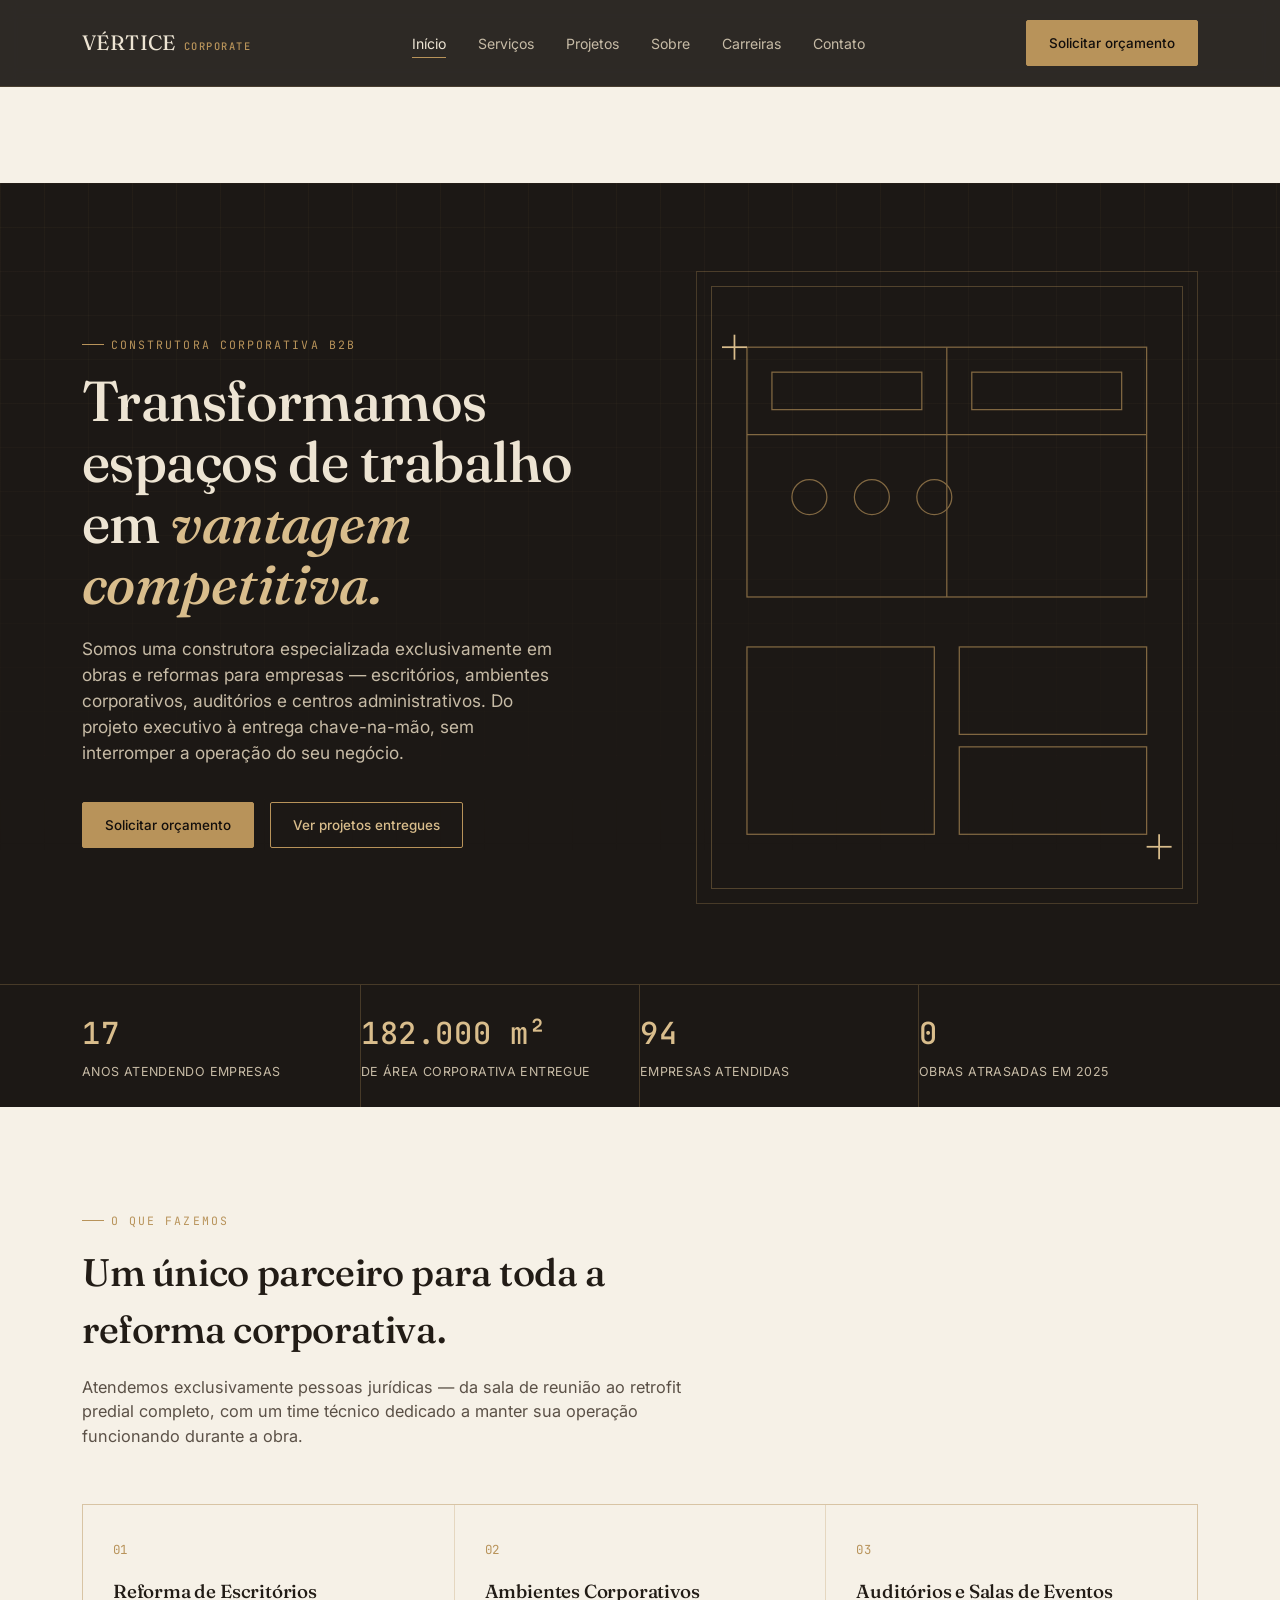
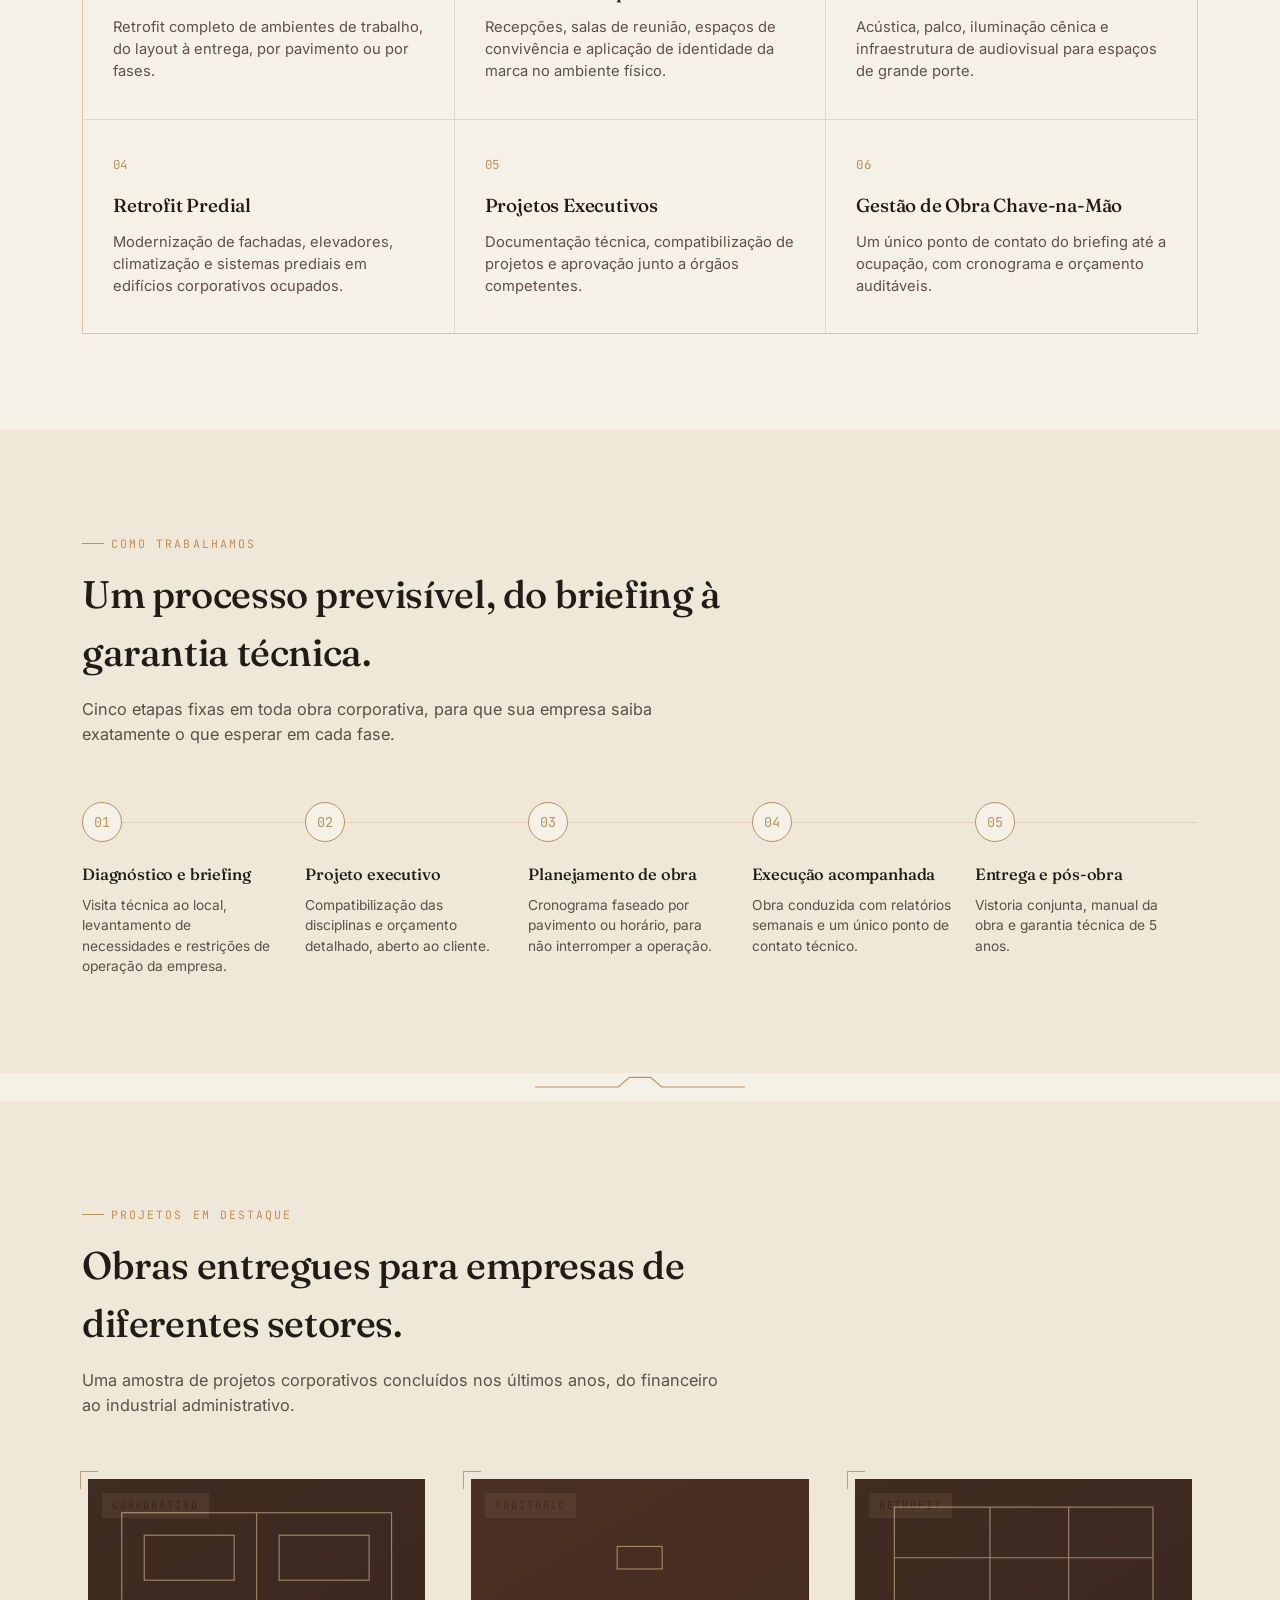
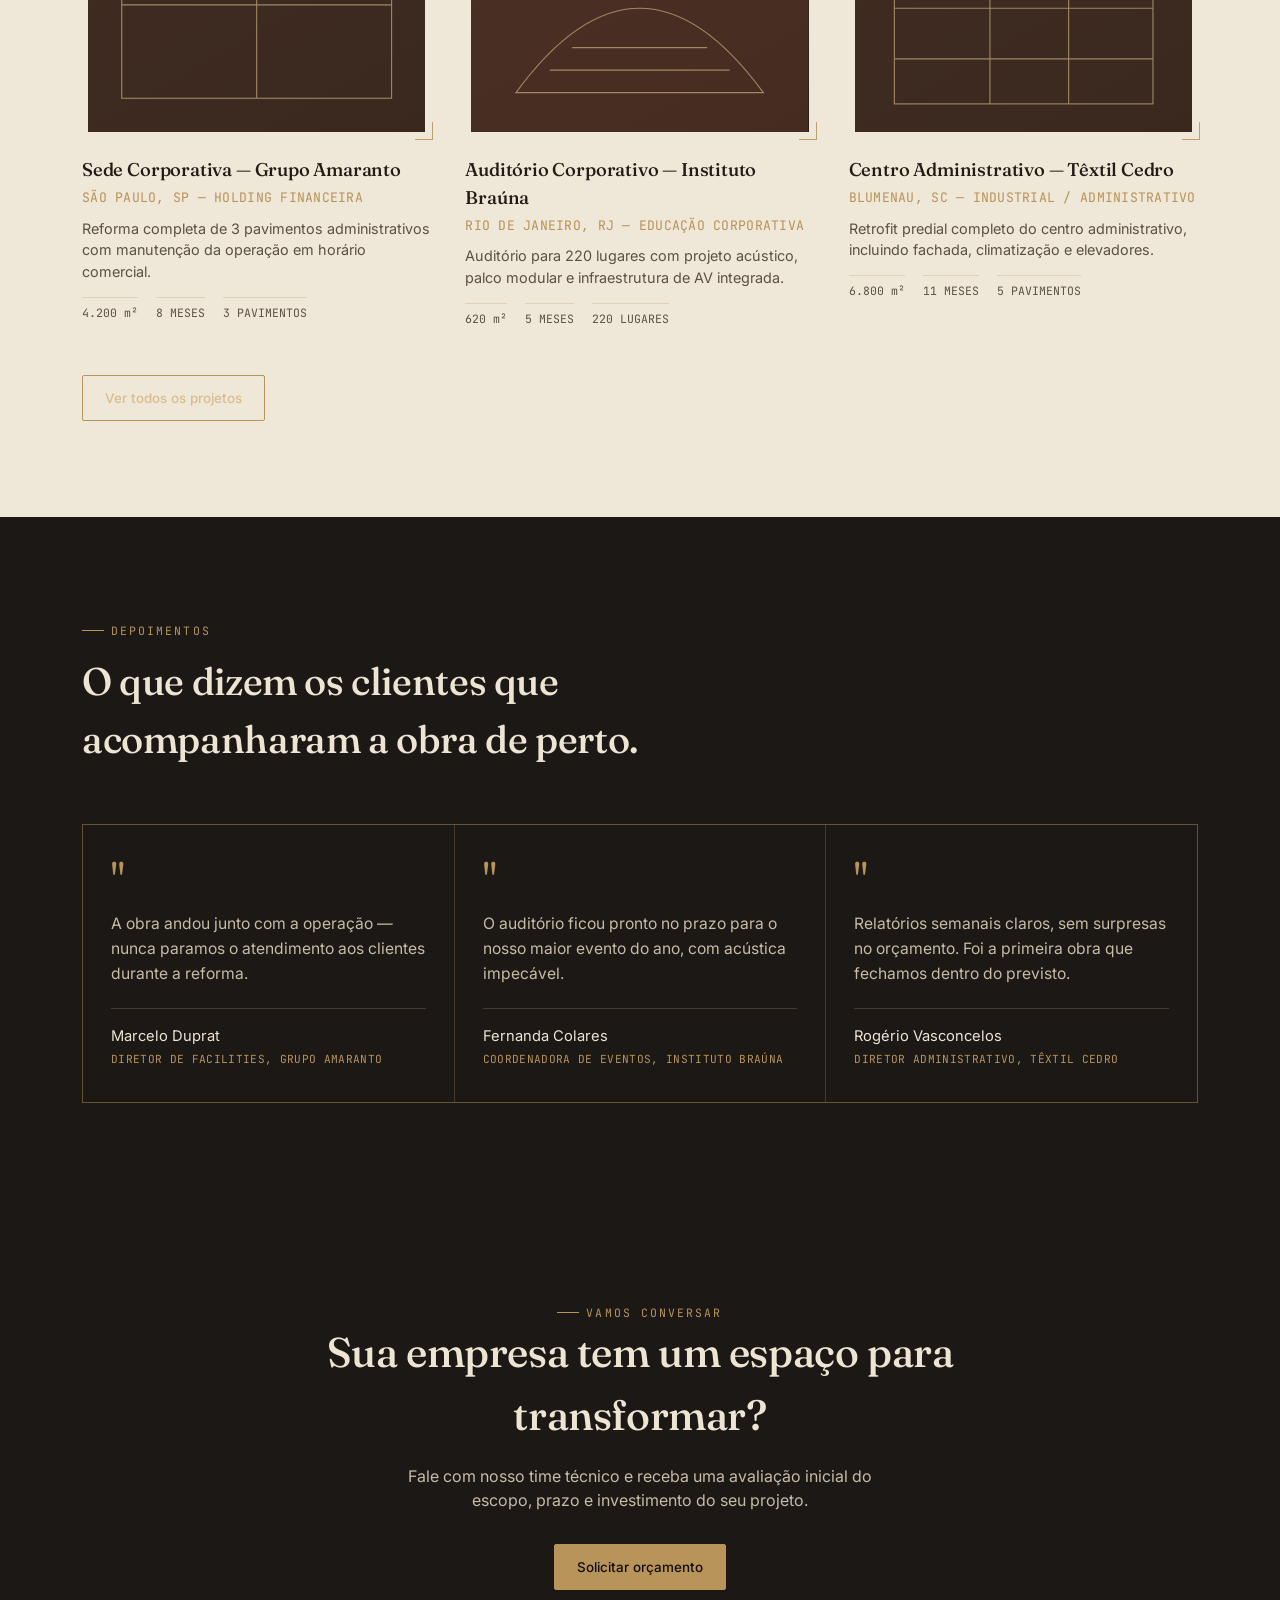
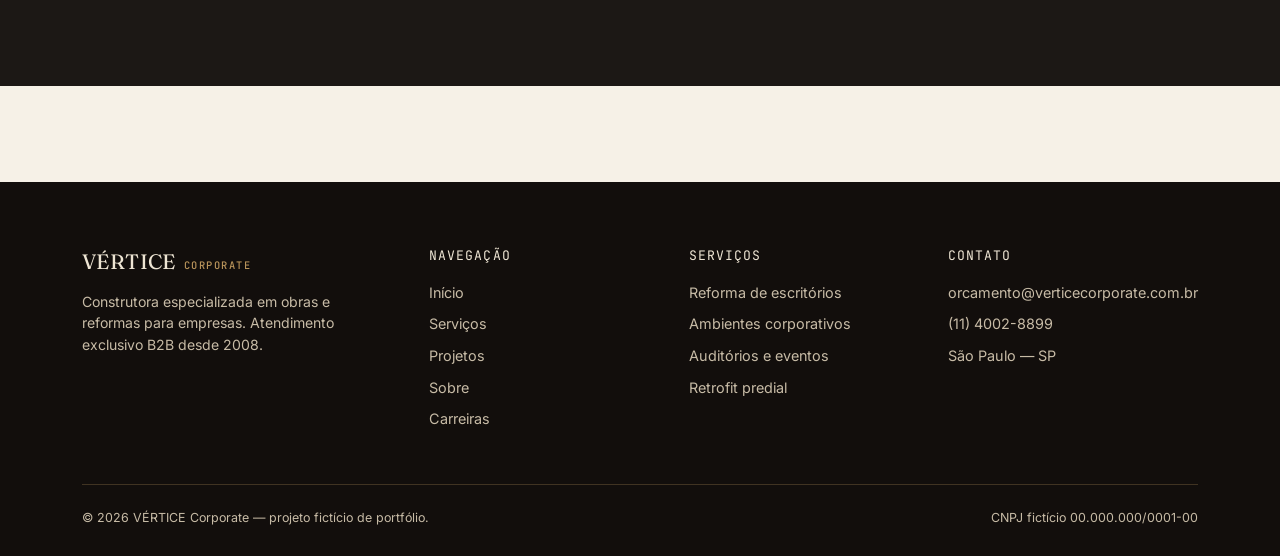
==== index.html @ 036a3c11 "Rename vertice-corporate.html to index.html" ====
<!DOCTYPE html>
<html lang="pt-BR">
<head>
<meta charset="UTF-8">
<meta name="viewport" content="width=device-width, initial-scale=1.0">
<title>VÉRTICE Corporate — Obras e Reformas para Empresas</title>
<link rel="preconnect" href="https://fonts.googleapis.com">
<link rel="preconnect" href="https://fonts.gstatic.com" crossorigin>
<link href="https://fonts.googleapis.com/css2?family=Fraunces:opsz,wght@9..144,300;9..144,400;9..144,500;9..144,600&family=Inter:wght@400;500;600;700&family=JetBrains+Mono:wght@400;500&display=swap" rel="stylesheet">
<style>
  :root{
    --charcoal:#1C1815;
    --charcoal-2:#120E0C;
    --walnut:#3E2A20;
    --walnut-light:#5C4030;
    --brass:#B8935A;
    --brass-light:#D9BD8C;
    --ivory:#EDE4D3;
    --ivory-dim:#C7BBA6;
    --stone:#8C8377;
    --paper:#F6F1E7;
    --paper-2:#EFE7D8;
    --ink:#221C16;
    --ink-dim:#5B5147;
    --line: rgba(184,147,90,0.28);
    --radius: 2px;
    --maxw: 1180px;
    --ease: cubic-bezier(.16,.84,.44,1);
  }

  *,*::before,*::after{ box-sizing:border-box; }
  html{ scroll-behavior:smooth; }
  body{
    margin:0;
    background:var(--paper);
    color:var(--ink);
    font-family:'Inter',system-ui,sans-serif;
    -webkit-font-smoothing:antialiased;
    line-height:1.5;
  }
  h1,h2,h3,h4{
    font-family:'Fraunces',serif;
    font-weight:500;
    margin:0;
    letter-spacing:-0.01em;
  }
  p{ margin:0; }
  a{ color:inherit; text-decoration:none; }
  img{ max-width:100%; display:block; }
  ul{ margin:0; padding:0; list-style:none; }
  button{ font-family:inherit; cursor:pointer; }

  .mono{
    font-family:'JetBrains Mono',monospace;
    letter-spacing:0.02em;
  }
  .eyebrow{
    font-family:'JetBrains Mono',monospace;
    font-size:0.72rem;
    letter-spacing:0.18em;
    text-transform:uppercase;
    color:var(--brass);
    display:inline-flex;
    align-items:center;
    gap:0.6em;
  }
  .eyebrow::before{
    content:"";
    width:22px; height:1px;
    background:var(--brass);
    display:inline-block;
  }

  :focus-visible{
    outline:2px solid var(--brass);
    outline-offset:3px;
  }

  .wrap{
    max-width:var(--maxw);
    margin:0 auto;
    padding:0 32px;
  }

  /* ---------- HEADER ---------- */
  .site-header{
    position:sticky; top:0; z-index:100;
    background:rgba(28,24,21,0.92);
    backdrop-filter:blur(10px);
    border-bottom:1px solid rgba(184,147,90,0.2);
  }
  .header-inner{
    display:flex; align-items:center; justify-content:space-between;
    padding:20px 32px;
    max-width:var(--maxw); margin:0 auto;
  }
  .logo{
    font-family:'Fraunces',serif;
    font-size:1.3rem;
    color:var(--ivory);
    letter-spacing:0.02em;
    display:flex; align-items:baseline; gap:8px;
  }
  .logo span{
    color:var(--brass);
    font-family:'JetBrains Mono',monospace;
    font-size:0.65rem;
    letter-spacing:0.14em;
    font-weight:500;
  }
  nav.main-nav{ display:flex; align-items:center; gap:36px; }
  nav.main-nav ul{ display:flex; gap:32px; }
  nav.main-nav a{
    font-size:0.88rem;
    color:var(--ivory-dim);
    position:relative;
    padding:6px 0;
    transition:color .2s var(--ease);
  }
  nav.main-nav a:hover, nav.main-nav a.active{ color:var(--ivory); }
  nav.main-nav a.active::after{
    content:"";
    position:absolute; left:0; bottom:0;
    width:100%; height:1px;
    background:var(--brass);
  }
  .btn{
    display:inline-flex; align-items:center; gap:10px;
    padding:12px 22px;
    font-size:0.84rem; font-weight:500;
    border:1px solid var(--brass);
    color:var(--brass-light);
    background:transparent;
    border-radius:var(--radius);
    transition:all .25s var(--ease);
    white-space:nowrap;
  }
  .btn:hover{ background:var(--brass); color:var(--charcoal-2); }
  .btn-solid{ background:var(--brass); color:var(--charcoal-2); }
  .btn-solid:hover{ background:var(--brass-light); border-color:var(--brass-light); }

  .menu-toggle{
    display:none;
    background:none; border:none;
    width:32px; height:22px;
    position:relative;
  }
  .menu-toggle span{
    position:absolute; left:0; width:100%; height:1px;
    background:var(--ivory);
    transition:all .25s var(--ease);
  }
  .menu-toggle span:nth-child(1){ top:0; }
  .menu-toggle span:nth-child(2){ top:10px; }
  .menu-toggle span:nth-child(3){ top:20px; }
  .menu-toggle.open span:nth-child(1){ transform:translateY(10px) rotate(45deg); }
  .menu-toggle.open span:nth-child(2){ opacity:0; }
  .menu-toggle.open span:nth-child(3){ transform:translateY(-10px) rotate(-45deg); }

  /* ---------- PAGES ---------- */
  .page{ display:none; }
  .page.active{ display:block; animation:fadeIn .5s var(--ease); }
  @keyframes fadeIn{ from{opacity:0; transform:translateY(8px);} to{opacity:1; transform:translateY(0);} }

  section{ padding:96px 0; }
  .section-dark{ background:var(--charcoal); color:var(--ivory); }
  .section-walnut{
    background:
      repeating-linear-gradient(100deg, rgba(184,147,90,0.05) 0px, rgba(184,147,90,0.05) 1px, transparent 1px, transparent 14px),
      linear-gradient(160deg, var(--walnut), var(--walnut-light));
    color:var(--ivory);
  }
  .section-paper{ background:var(--paper); }
  .section-paper2{ background:var(--paper-2); }

  .section-head{
    max-width:640px;
    margin-bottom:56px;
  }
  .section-head h2{ font-size:clamp(1.8rem,3vw,2.6rem); margin-top:14px; }
  .section-head p{ margin-top:16px; color:var(--ink-dim); font-size:1.02rem; }
  .section-dark .section-head p, .section-walnut .section-head p{ color:var(--ivory-dim); }

  /* dovetail divider */
  .divider{ display:flex; justify-content:center; padding:0 32px; }
  .divider svg{ width:240px; height:28px; }
  .divider line, .divider path{ stroke:var(--brass); stroke-width:1.3; fill:none; }

  /* crop-mark corner card */
  .crop-card{ position:relative; padding:6px; }
  .crop-card::before, .crop-card::after{
    content:""; position:absolute; width:18px; height:18px;
    border-color:var(--brass); border-style:solid; border-width:0;
    opacity:0.85;
  }
  .crop-card::before{ top:-2px; left:-2px; border-top-width:1.5px; border-left-width:1.5px; }
  .crop-card::after{ bottom:-2px; right:-2px; border-bottom-width:1.5px; border-right-width:1.5px; }

  /* ---------- HERO ---------- */
  .hero{
    background:var(--charcoal);
    color:var(--ivory);
    padding:88px 0 0;
    position:relative;
    overflow:hidden;
  }
  .hero::before{
    content:"";
    position:absolute; inset:0;
    background-image:
      linear-gradient(rgba(184,147,90,0.06) 1px, transparent 1px),
      linear-gradient(90deg, rgba(184,147,90,0.06) 1px, transparent 1px);
    background-size:44px 44px;
    mask-image:linear-gradient(180deg, rgba(0,0,0,0.9), transparent 75%);
    pointer-events:none;
  }
  .hero-grid{
    position:relative;
    display:grid;
    grid-template-columns:1.05fr 0.95fr;
    gap:60px;
    align-items:center;
  }
  .hero h1{
    font-size:clamp(2.4rem,4.4vw,3.6rem);
    line-height:1.08;
    margin-top:18px;
    color:var(--ivory);
  }
  .hero h1 em{ font-style:italic; color:var(--brass-light); }
  .hero p.lead{
    margin-top:22px;
    font-size:1.08rem;
    color:var(--ivory-dim);
    max-width:480px;
  }
  .hero-cta{ display:flex; gap:16px; margin-top:36px; flex-wrap:wrap; }

  .hero-art{
    position:relative;
    aspect-ratio:4/5;
    border:1px solid var(--line);
  }
  .hero-art .frame{
    position:absolute; inset:14px;
    border:1px solid rgba(184,147,90,0.35);
  }
  .hero-art svg{ width:100%; height:100%; }

  .stats-strip{
    border-top:1px solid var(--line);
    margin-top:80px;
  }
  .stats-strip .wrap{
    display:grid;
    grid-template-columns:repeat(4,1fr);
  }
  .stat{
    padding:26px 0 26px 0;
    border-right:1px solid var(--line);
    padding-left:0;
  }
  .stat:last-child{ border-right:none; }
  .stat .num{ font-size:1.9rem; color:var(--brass-light); font-weight:500; }
  .stat .lbl{ font-size:0.78rem; color:var(--ivory-dim); margin-top:6px; letter-spacing:0.03em; }

  /* ---------- SERVICES GRID ---------- */
  .services-grid{
    display:grid;
    grid-template-columns:repeat(3,1fr);
    gap:1px;
    background:var(--line);
    border:1px solid var(--line);
  }
  .service-card{
    background:var(--paper);
    padding:36px 30px;
    transition:background .3s var(--ease);
  }
  .service-card:hover{ background:var(--paper-2); }
  .service-num{ font-family:'JetBrains Mono',monospace; color:var(--brass); font-size:0.78rem; }
  .service-card h3{ font-size:1.18rem; margin-top:18px; color:var(--ink); }
  .service-card p{ margin-top:10px; color:var(--ink-dim); font-size:0.92rem; }

  /* ---------- PROJECT CARDS ---------- */
  .projects-grid{
    display:grid;
    grid-template-columns:repeat(3,1fr);
    gap:44px 34px;
  }
  .projects-grid.two-col{ grid-template-columns:repeat(2,1fr); }
  .project-card{ }
  .project-thumb{
    aspect-ratio:4/3;
    background:linear-gradient(150deg, var(--walnut-light), var(--charcoal));
    position:relative;
    overflow:hidden;
  }
  .project-thumb svg{ width:100%; height:100%; opacity:0.9; }
  .project-tag{
    position:absolute; top:14px; left:14px;
    font-family:'JetBrains Mono',monospace;
    font-size:0.68rem; letter-spacing:0.08em;
    color:var(--charcoal-2);
    background:var(--brass-light);
    padding:4px 10px;
  }
  .project-meta{ padding-top:18px; }
  .project-meta h3{ font-size:1.15rem; color:var(--ink); }
  .project-meta .loc{ color:var(--brass); font-size:0.82rem; margin-top:4px; font-family:'JetBrains Mono',monospace; }
  .project-meta p{ margin-top:10px; color:var(--ink-dim); font-size:0.9rem; }
  .project-specs{ display:flex; gap:18px; margin-top:14px; flex-wrap:wrap; }
  .project-specs span{ font-family:'JetBrains Mono',monospace; font-size:0.72rem; color:var(--ink-dim); border-top:1px solid var(--line); padding-top:6px; }

  /* ---------- CTA BAND ---------- */
  .cta-band{
    background:var(--charcoal);
    color:var(--ivory);
    text-align:center;
  }
  .cta-band h2{ font-size:clamp(1.8rem,3.4vw,2.6rem); max-width:680px; margin:0 auto; }
  .cta-band p{ color:var(--ivory-dim); margin-top:18px; max-width:520px; margin-left:auto; margin-right:auto; }
  .cta-band .hero-cta{ justify-content:center; margin-top:32px; }

  /* ---------- FOOTER ---------- */
  footer{
    background:var(--charcoal-2);
    color:var(--ivory-dim);
    padding:64px 0 28px;
  }
  .footer-grid{
    display:grid;
    grid-template-columns:1.4fr 1fr 1fr 1fr;
    gap:40px;
    padding-bottom:44px;
    border-bottom:1px solid var(--line);
  }
  .footer-grid h4{ color:var(--ivory); font-size:0.82rem; letter-spacing:0.08em; text-transform:uppercase; font-family:'JetBrains Mono',monospace; font-weight:400; margin-bottom:16px; }
  .footer-grid li{ margin-bottom:10px; font-size:0.9rem; }
  .footer-grid a:hover{ color:var(--brass-light); }
  .footer-bottom{
    display:flex; justify-content:space-between; padding-top:24px;
    font-size:0.78rem; flex-wrap:wrap; gap:10px;
  }

  /* ---------- ABOUT PAGE ---------- */
  .about-hero{ background:var(--charcoal); color:var(--ivory); padding:80px 0 70px; }
  .about-hero h1{ font-size:clamp(2rem,3.6vw,2.8rem); margin-top:16px; max-width:680px; }
  .split{
    display:grid; grid-template-columns:0.9fr 1.1fr; gap:64px; align-items:start;
  }
  .values-list{ display:grid; gap:30px; }
  .value-item{ display:grid; grid-template-columns:auto 1fr; gap:20px; }
  .value-num{ font-family:'JetBrains Mono',monospace; color:var(--brass); font-size:0.9rem; padding-top:2px; }
  .value-item h4{ font-size:1.05rem; }
  .value-item p{ color:var(--ink-dim); font-size:0.92rem; margin-top:8px; }

  .timeline{ display:grid; gap:0; }
  .timeline-item{
    display:grid; grid-template-columns:90px 1fr; gap:24px;
    padding:22px 0; border-top:1px solid var(--line);
  }
  .timeline-item:last-child{ border-bottom:1px solid var(--line); }
  .timeline-year{ font-family:'JetBrains Mono',monospace; color:var(--brass); font-size:0.9rem; }
  .timeline-item h4{ font-size:1rem; }
  .timeline-item p{ color:var(--ink-dim); font-size:0.88rem; margin-top:6px; }

  .team-grid{ display:grid; grid-template-columns:repeat(4,1fr); gap:28px; }
  .team-card{ text-align:left; }
  .team-photo{
    aspect-ratio:3/4;
    background:linear-gradient(160deg, var(--walnut-light), var(--charcoal));
    margin-bottom:14px;
    position:relative;
  }
  .team-photo svg{ width:100%; height:100%; opacity:0.85; }
  .team-card h4{ font-size:0.98rem; }
  .team-card .role{ font-family:'JetBrains Mono',monospace; font-size:0.72rem; color:var(--brass); margin-top:4px; }

  .cert-strip{ display:flex; gap:40px; flex-wrap:wrap; align-items:center; }
  .cert{ display:flex; align-items:center; gap:12px; font-size:0.85rem; color:var(--ink-dim); }
  .cert svg{ width:26px; height:26px; flex:none; }

  /* ---------- CONTACT PAGE ---------- */
  .contact-hero{ background:var(--charcoal); color:var(--ivory); padding:80px 0 60px; }
  .contact-hero h1{ font-size:clamp(2rem,3.6vw,2.8rem); margin-top:16px; max-width:640px; }
  .contact-grid{ display:grid; grid-template-columns:1fr 1.15fr; gap:64px; }
  .contact-info-list{ display:grid; gap:26px; margin-top:36px; }
  .contact-info-item h4{ font-family:'JetBrains Mono',monospace; font-size:0.72rem; letter-spacing:0.08em; text-transform:uppercase; color:var(--brass); margin-bottom:6px; font-weight:500;}
  .contact-info-item p{ font-size:0.98rem; }

  .field{ margin-bottom:22px; }
  .field label{ display:block; font-size:0.8rem; margin-bottom:8px; color:var(--ink-dim); font-family:'JetBrains Mono',monospace; letter-spacing:0.02em; }
  .field input, .field select, .field textarea{
    width:100%; padding:13px 14px;
    background:var(--paper);
    border:1px solid rgba(34,28,22,0.2);
    border-radius:var(--radius);
    font-family:'Inter',sans-serif;
    font-size:0.95rem;
    color:var(--ink);
    transition:border-color .2s;
  }
  .field input:focus, .field select:focus, .field textarea:focus{
    outline:none; border-color:var(--brass);
  }
  .field-row{ display:grid; grid-template-columns:1fr 1fr; gap:18px; }
  .form-note{ font-size:0.82rem; color:var(--ink-dim); margin-top:6px; }
  .success-msg{
    display:none;
    padding:18px 20px;
    border:1px solid var(--brass);
    color:var(--ink);
    background:var(--paper-2);
    font-size:0.92rem;
    margin-top:18px;
  }
  .success-msg.show{ display:block; }

  /* ---------- SERVICES PAGE DETAIL ---------- */
  .service-detail{
    display:grid; grid-template-columns:auto 1fr; gap:30px;
    padding:40px 0; border-top:1px solid var(--line);
  }
  .service-detail:last-child{ border-bottom:1px solid var(--line); }
  .service-detail .num{ font-family:'JetBrains Mono',monospace; color:var(--brass); font-size:1.1rem; }
  .service-detail h3{ font-size:1.35rem; }
  .service-detail p{ color:var(--ink-dim); margin-top:10px; max-width:640px; }
  .service-detail .tags{ display:flex; gap:10px; margin-top:16px; flex-wrap:wrap; }
  .service-detail .tags span{
    font-family:'JetBrains Mono',monospace; font-size:0.7rem;
    border:1px solid var(--line); padding:5px 10px; color:var(--ink-dim);
  }

  /* ---------- PROCESS (COMO TRABALHAMOS) ---------- */
  .process-row{
    display:grid;
    grid-template-columns:repeat(5,1fr);
    position:relative;
  }
  .process-row::before{
    content:"";
    position:absolute; top:20px; left:0; right:0;
    height:1px; background:var(--line);
    z-index:0;
  }
  .process-item{ position:relative; padding-right:24px; }
  .process-item .pnum{
    width:40px; height:40px;
    border:1px solid var(--brass);
    border-radius:50%;
    display:flex; align-items:center; justify-content:center;
    font-family:'JetBrains Mono',monospace; font-size:0.85rem; color:var(--brass);
    background:var(--paper);
    position:relative; z-index:1;
  }
  .process-item h4{ font-size:1.02rem; margin-top:20px; }
  .process-item p{ font-size:0.86rem; color:var(--ink-dim); margin-top:8px; }

  /* ---------- TESTIMONIALS ---------- */
  .testi-grid{ display:grid; grid-template-columns:repeat(3,1fr); gap:1px; background:var(--line); border:1px solid var(--line); }
  .testi-card{ background:var(--charcoal); padding:34px 28px; }
  .testi-quote-mark{ font-family:'Fraunces',serif; font-size:2.6rem; color:var(--brass); line-height:1; display:block; }
  .testi-card p.quote{ font-size:0.98rem; color:var(--ivory-dim); margin-top:10px; line-height:1.6; }
  .testi-author{ margin-top:22px; padding-top:16px; border-top:1px solid var(--line); }
  .testi-author .name{ color:var(--ivory); font-size:0.92rem; }
  .testi-author .role{ font-family:'JetBrains Mono',monospace; font-size:0.7rem; color:var(--brass); margin-top:4px; letter-spacing:0.03em; }

  /* ---------- FAQ ---------- */
  .faq-list{ max-width:760px; }
  .faq-item{ border-top:1px solid var(--line); }
  .faq-item:last-child{ border-bottom:1px solid var(--line); }
  .faq-item summary{
    list-style:none;
    cursor:pointer;
    padding:22px 0;
    display:flex; justify-content:space-between; align-items:center; gap:20px;
    font-family:'Fraunces',serif; font-size:1.05rem; color:var(--ink);
  }
  .faq-item summary::-webkit-details-marker{ display:none; }
  .faq-item summary::after{
    content:"+";
    font-family:'JetBrains Mono',monospace;
    font-size:1.2rem; color:var(--brass);
    flex:none;
    transition:transform .25s var(--ease);
  }
  .faq-item[open] summary::after{ transform:rotate(45deg); }
  .faq-item .faq-a{ padding:0 0 24px; color:var(--ink-dim); font-size:0.92rem; max-width:640px; }

  /* ---------- CAREERS ---------- */
  .culture-grid{ display:grid; grid-template-columns:repeat(2,1fr); gap:30px; }
  .culture-card{ padding:30px; border:1px solid var(--line); background:var(--paper); }
  .culture-card .cnum{ font-family:'JetBrains Mono',monospace; color:var(--brass); font-size:0.78rem; }
  .culture-card h4{ font-size:1.08rem; margin-top:16px; }
  .culture-card p{ font-size:0.9rem; color:var(--ink-dim); margin-top:10px; }

  .benefits-strip{ display:flex; flex-wrap:wrap; gap:12px; }
  .benefit-chip{
    font-family:'JetBrains Mono',monospace; font-size:0.76rem;
    border:1px solid var(--line); padding:9px 16px;
    color:var(--ivory-dim);
  }

  .jobs-list{ display:grid; gap:1px; background:var(--line); border:1px solid var(--line); }
  .job-card{
    background:var(--paper); padding:26px 30px;
    display:grid; grid-template-columns:1fr auto; align-items:center; gap:20px;
  }
  .job-card h4{ font-size:1.08rem; }
  .job-badges{ display:flex; gap:10px; margin-top:10px; flex-wrap:wrap; }
  .job-badges span{ font-family:'JetBrains Mono',monospace; font-size:0.68rem; color:var(--brass); border:1px solid var(--line); padding:4px 9px; }
  .job-card p.jdesc{ font-size:0.86rem; color:var(--ink-dim); margin-top:10px; max-width:520px; }

  /* reveal animation */
  .reveal{ opacity:0; transform:translateY(18px); transition:opacity .7s var(--ease), transform .7s var(--ease); }
  .reveal.in-view{ opacity:1; transform:translateY(0); }

  @media (prefers-reduced-motion: reduce){
    html{ scroll-behavior:auto; }
    .reveal{ opacity:1; transform:none; transition:none; }
    .page.active{ animation:none; }
  }

  /* ---------- RESPONSIVE ---------- */
  @media (max-width:960px){
    nav.main-nav ul{ display:none; }
    .menu-toggle{ display:block; }
    .header-inner .btn{ display:none; }
    .hero-grid{ grid-template-columns:1fr; }
    .hero-art{ display:none; }
    .stats-strip .wrap{ grid-template-columns:repeat(2,1fr); }
    .stat:nth-child(2){ border-right:none; }
    .services-grid{ grid-template-columns:1fr; }
    .projects-grid, .projects-grid.two-col{ grid-template-columns:1fr; }
    .split{ grid-template-columns:1fr; }
    .team-grid{ grid-template-columns:repeat(2,1fr); }
    .footer-grid{ grid-template-columns:1fr 1fr; }
    .contact-grid{ grid-template-columns:1fr; }
    .field-row{ grid-template-columns:1fr; }
    section{ padding:64px 0; }
    .process-row{ grid-template-columns:1fr; gap:32px; }
    .process-row::before{ display:none; }
    .process-item{ padding-right:0; }
    .testi-grid{ grid-template-columns:1fr; }
    .culture-grid{ grid-template-columns:1fr; }
    .job-card{ grid-template-columns:1fr; }
  }

  /* mobile nav panel */
  .mobile-nav{
    display:none;
    position:fixed; inset:0; top:73px;
    background:var(--charcoal-2);
    z-index:99;
    padding:20px 32px;
  }
  .mobile-nav.open{ display:block; }
  .mobile-nav ul{ display:grid; gap:4px; }
  .mobile-nav a{
    display:block; padding:16px 0; font-size:1.1rem;
    color:var(--ivory-dim); border-bottom:1px solid var(--line);
    font-family:'Fraunces',serif;
  }
  .mobile-nav a.active{ color:var(--brass-light); }
  .mobile-nav .btn{ margin-top:24px; width:100%; justify-content:center; }
</style>
</head>
<body>

<header class="site-header">
  <div class="header-inner">
    <a href="#home" class="logo" data-nav="home">VÉRTICE <span>CORPORATE</span></a>
    <nav class="main-nav">
      <ul>
        <li><a href="#home" data-nav="home">Início</a></li>
        <li><a href="#servicos" data-nav="servicos">Serviços</a></li>
        <li><a href="#projetos" data-nav="projetos">Projetos</a></li>
        <li><a href="#sobre" data-nav="sobre">Sobre</a></li>
        <li><a href="#carreiras" data-nav="carreiras">Carreiras</a></li>
        <li><a href="#contato" data-nav="contato">Contato</a></li>
      </ul>
    </nav>
    <a href="#contato" class="btn btn-solid" data-nav="contato">Solicitar orçamento</a>
    <button class="menu-toggle" aria-label="Abrir menu" aria-expanded="false"><span></span><span></span><span></span></button>
  </div>
  <div class="mobile-nav">
    <ul>
      <li><a href="#home" data-nav="home">Início</a></li>
      <li><a href="#servicos" data-nav="servicos">Serviços</a></li>
      <li><a href="#projetos" data-nav="projetos">Projetos</a></li>
      <li><a href="#sobre" data-nav="sobre">Sobre</a></li>
      <li><a href="#carreiras" data-nav="carreiras">Carreiras</a></li>
      <li><a href="#contato" data-nav="contato">Contato</a></li>
    </ul>
    <a href="#contato" class="btn btn-solid" data-nav="contato">Solicitar orçamento</a>
  </div>
</header>

<main>

<!-- ======================= HOME ======================= -->
<section id="page-home" class="page active">

  <div class="hero">
    <div class="wrap">
      <div class="hero-grid">
        <div>
          <span class="eyebrow">Construtora corporativa B2B</span>
          <h1>Transformamos espaços de trabalho em <em>vantagem competitiva.</em></h1>
          <p class="lead">Somos uma construtora especializada exclusivamente em obras e reformas para empresas — escritórios, ambientes corporativos, auditórios e centros administrativos. Do projeto executivo à entrega chave-na-mão, sem interromper a operação do seu negócio.</p>
          <div class="hero-cta">
            <a href="#contato" class="btn btn-solid" data-nav="contato">Solicitar orçamento</a>
            <a href="#projetos" class="btn" data-nav="projetos">Ver projetos entregues</a>
          </div>
        </div>
        <div class="hero-art">
          <div class="frame"></div>
          <svg viewBox="0 0 400 500" xmlns="http://www.w3.org/2000/svg">
            <rect width="400" height="500" fill="none"/>
            <g stroke="#B8935A" stroke-width="1" opacity="0.65" fill="none">
              <rect x="40" y="60" width="320" height="200"/>
              <line x1="40" y1="130" x2="360" y2="130"/>
              <line x1="200" y1="60" x2="200" y2="260"/>
              <rect x="60" y="80" width="120" height="30"/>
              <rect x="220" y="80" width="120" height="30"/>
              <circle cx="90" cy="180" r="14"/>
              <circle cx="140" cy="180" r="14"/>
              <circle cx="190" cy="180" r="14"/>
              <rect x="40" y="300" width="150" height="150"/>
              <rect x="210" y="300" width="150" height="70"/>
              <rect x="210" y="380" width="150" height="70"/>
            </g>
            <g stroke="#D9BD8C" stroke-width="1.4">
              <line x1="30" y1="50" x2="30" y2="70"/>
              <line x1="20" y1="60" x2="40" y2="60"/>
              <line x1="370" y1="450" x2="370" y2="470"/>
              <line x1="360" y1="460" x2="380" y2="460"/>
            </g>
          </svg>
        </div>
      </div>
    </div>

    <div class="stats-strip">
      <div class="wrap">
        <div class="stat"><div class="num mono">17</div><div class="lbl">ANOS ATENDENDO EMPRESAS</div></div>
        <div class="stat"><div class="num mono">182.000 m²</div><div class="lbl">DE ÁREA CORPORATIVA ENTREGUE</div></div>
        <div class="stat"><div class="num mono">94</div><div class="lbl">EMPRESAS ATENDIDAS</div></div>
        <div class="stat"><div class="num mono">0</div><div class="lbl">OBRAS ATRASADAS EM 2025</div></div>
      </div>
    </div>
  </div>

  <section class="section-paper">
    <div class="wrap">
      <div class="section-head reveal">
        <span class="eyebrow">O que fazemos</span>
        <h2>Um único parceiro para toda a reforma corporativa.</h2>
        <p>Atendemos exclusivamente pessoas jurídicas — da sala de reunião ao retrofit predial completo, com um time técnico dedicado a manter sua operação funcionando durante a obra.</p>
      </div>
      <div class="services-grid reveal">
        <div class="service-card">
          <div class="service-num mono">01</div>
          <h3>Reforma de Escritórios</h3>
          <p>Retrofit completo de ambientes de trabalho, do layout à entrega, por pavimento ou por fases.</p>
        </div>
        <div class="service-card">
          <div class="service-num mono">02</div>
          <h3>Ambientes Corporativos</h3>
          <p>Recepções, salas de reunião, espaços de convivência e aplicação de identidade da marca no ambiente físico.</p>
        </div>
        <div class="service-card">
          <div class="service-num mono">03</div>
          <h3>Auditórios e Salas de Eventos</h3>
          <p>Acústica, palco, iluminação cênica e infraestrutura de audiovisual para espaços de grande porte.</p>
        </div>
        <div class="service-card">
          <div class="service-num mono">04</div>
          <h3>Retrofit Predial</h3>
          <p>Modernização de fachadas, elevadores, climatização e sistemas prediais em edifícios corporativos ocupados.</p>
        </div>
        <div class="service-card">
          <div class="service-num mono">05</div>
          <h3>Projetos Executivos</h3>
          <p>Documentação técnica, compatibilização de projetos e aprovação junto a órgãos competentes.</p>
        </div>
        <div class="service-card">
          <div class="service-num mono">06</div>
          <h3>Gestão de Obra Chave-na-Mão</h3>
          <p>Um único ponto de contato do briefing até a ocupação, com cronograma e orçamento auditáveis.</p>
        </div>
      </div>
    </div>
  </section>

  <section class="section-paper2">
    <div class="wrap">
      <div class="section-head reveal">
        <span class="eyebrow">Como trabalhamos</span>
        <h2>Um processo previsível, do briefing à garantia técnica.</h2>
        <p>Cinco etapas fixas em toda obra corporativa, para que sua empresa saiba exatamente o que esperar em cada fase.</p>
      </div>
      <div class="process-row reveal">
        <div class="process-item">
          <div class="pnum">01</div>
          <h4>Diagnóstico e briefing</h4>
          <p>Visita técnica ao local, levantamento de necessidades e restrições de operação da empresa.</p>
        </div>
        <div class="process-item">
          <div class="pnum">02</div>
          <h4>Projeto executivo</h4>
          <p>Compatibilização das disciplinas e orçamento detalhado, aberto ao cliente.</p>
        </div>
        <div class="process-item">
          <div class="pnum">03</div>
          <h4>Planejamento de obra</h4>
          <p>Cronograma faseado por pavimento ou horário, para não interromper a operação.</p>
        </div>
        <div class="process-item">
          <div class="pnum">04</div>
          <h4>Execução acompanhada</h4>
          <p>Obra conduzida com relatórios semanais e um único ponto de contato técnico.</p>
        </div>
        <div class="process-item">
          <div class="pnum">05</div>
          <h4>Entrega e pós-obra</h4>
          <p>Vistoria conjunta, manual da obra e garantia técnica de 5 anos.</p>
        </div>
      </div>
    </div>
  </section>

  <div class="divider section-paper">
    <svg viewBox="0 0 240 32"><line x1="0" y1="16" x2="95" y2="16"/><path d="M95,16 L108,5 H132 L145,16"/><line x1="145" y1="16" x2="240" y2="16"/></svg>
  </div>

  <section class="section-paper2">
    <div class="wrap">
      <div class="section-head reveal">
        <span class="eyebrow">Projetos em destaque</span>
        <h2>Obras entregues para empresas de diferentes setores.</h2>
        <p>Uma amostra de projetos corporativos concluídos nos últimos anos, do financeiro ao industrial administrativo.</p>
      </div>
      <div class="projects-grid reveal">

        <div class="project-card">
          <div class="crop-card">
            <div class="project-thumb">
              <span class="project-tag mono">CORPORATIVO</span>
              <svg viewBox="0 0 300 225" xmlns="http://www.w3.org/2000/svg">
                <rect width="300" height="225" fill="#3E2A20"/>
                <g stroke="#D9BD8C" stroke-width="1" fill="none" opacity="0.7">
                  <rect x="30" y="30" width="240" height="165"/>
                  <line x1="150" y1="30" x2="150" y2="195"/>
                  <line x1="30" y1="112" x2="270" y2="112"/>
                  <rect x="50" y="50" width="80" height="40"/>
                  <rect x="170" y="50" width="80" height="40"/>
                </g>
              </svg>
            </div>
          </div>
          <div class="project-meta">
            <h3>Sede Corporativa — Grupo Amaranto</h3>
            <div class="loc mono">SÃO PAULO, SP — HOLDING FINANCEIRA</div>
            <p>Reforma completa de 3 pavimentos administrativos com manutenção da operação em horário comercial.</p>
            <div class="project-specs">
              <span>4.200 m²</span>
              <span>8 MESES</span>
              <span>3 PAVIMENTOS</span>
            </div>
          </div>
        </div>

        <div class="project-card">
          <div class="crop-card">
            <div class="project-thumb">
              <span class="project-tag mono">AUDITÓRIO</span>
              <svg viewBox="0 0 300 225" xmlns="http://www.w3.org/2000/svg">
                <rect width="300" height="225" fill="#4A2F23"/>
                <g stroke="#D9BD8C" stroke-width="1" fill="none" opacity="0.7">
                  <path d="M40,190 Q150,40 260,190 Z"/>
                  <line x1="90" y1="150" x2="210" y2="150"/>
                  <line x1="70" y1="170" x2="230" y2="170"/>
                  <rect x="130" y="60" width="40" height="20"/>
                </g>
              </svg>
            </div>
          </div>
          <div class="project-meta">
            <h3>Auditório Corporativo — Instituto Braúna</h3>
            <div class="loc mono">RIO DE JANEIRO, RJ — EDUCAÇÃO CORPORATIVA</div>
            <p>Auditório para 220 lugares com projeto acústico, palco modular e infraestrutura de AV integrada.</p>
            <div class="project-specs">
              <span>620 m²</span>
              <span>5 MESES</span>
              <span>220 LUGARES</span>
            </div>
          </div>
        </div>

        <div class="project-card">
          <div class="crop-card">
            <div class="project-thumb">
              <span class="project-tag mono">RETROFIT</span>
              <svg viewBox="0 0 300 225" xmlns="http://www.w3.org/2000/svg">
                <rect width="300" height="225" fill="#3E2A20"/>
                <g stroke="#D9BD8C" stroke-width="1" fill="none" opacity="0.7">
                  <rect x="35" y="25" width="230" height="175"/>
                  <line x1="35" y1="70" x2="265" y2="70"/>
                  <line x1="35" y1="115" x2="265" y2="115"/>
                  <line x1="35" y1="160" x2="265" y2="160"/>
                  <line x1="120" y1="25" x2="120" y2="200"/>
                  <line x1="190" y1="25" x2="190" y2="200"/>
                </g>
              </svg>
            </div>
          </div>
          <div class="project-meta">
            <h3>Centro Administrativo — Têxtil Cedro</h3>
            <div class="loc mono">BLUMENAU, SC — INDUSTRIAL / ADMINISTRATIVO</div>
            <p>Retrofit predial completo do centro administrativo, incluindo fachada, climatização e elevadores.</p>
            <div class="project-specs">
              <span>6.800 m²</span>
              <span>11 MESES</span>
              <span>5 PAVIMENTOS</span>
            </div>
          </div>
        </div>

      </div>
      <div style="margin-top:48px;">
        <a href="#projetos" class="btn" data-nav="projetos">Ver todos os projetos</a>
      </div>
    </div>
  </section>

  <section class="section-dark">
    <div class="wrap">
      <div class="section-head reveal">
        <span class="eyebrow">Depoimentos</span>
        <h2>O que dizem os clientes que acompanharam a obra de perto.</h2>
      </div>
      <div class="testi-grid reveal">
        <div class="testi-card">
          <span class="testi-quote-mark">"</span>
          <p class="quote">A obra andou junto com a operação — nunca paramos o atendimento aos clientes durante a reforma.</p>
          <div class="testi-author">
            <div class="name">Marcelo Duprat</div>
            <div class="role mono">DIRETOR DE FACILITIES, GRUPO AMARANTO</div>
          </div>
        </div>
        <div class="testi-card">
          <span class="testi-quote-mark">"</span>
          <p class="quote">O auditório ficou pronto no prazo para o nosso maior evento do ano, com acústica impecável.</p>
          <div class="testi-author">
            <div class="name">Fernanda Colares</div>
            <div class="role mono">COORDENADORA DE EVENTOS, INSTITUTO BRAÚNA</div>
          </div>
        </div>
        <div class="testi-card">
          <span class="testi-quote-mark">"</span>
          <p class="quote">Relatórios semanais claros, sem surpresas no orçamento. Foi a primeira obra que fechamos dentro do previsto.</p>
          <div class="testi-author">
            <div class="name">Rogério Vasconcelos</div>
            <div class="role mono">DIRETOR ADMINISTRATIVO, TÊXTIL CEDRO</div>
          </div>
        </div>
      </div>
    </div>
  </section>

  <section class="cta-band">
    <div class="wrap reveal">
      <span class="eyebrow" style="justify-content:center;">Vamos conversar</span>
      <h2>Sua empresa tem um espaço para transformar?</h2>
      <p>Fale com nosso time técnico e receba uma avaliação inicial do escopo, prazo e investimento do seu projeto.</p>
      <div class="hero-cta">
        <a href="#contato" class="btn btn-solid" data-nav="contato">Solicitar orçamento</a>
      </div>
    </div>
  </section>

</section>

<!-- ======================= SERVIÇOS ======================= -->
<section id="page-servicos" class="page">
  <div class="about-hero">
    <div class="wrap reveal">
      <span class="eyebrow">Serviços</span>
      <h1>Da reforma pontual ao retrofit predial completo.</h1>
      <p class="lead" style="margin-top:18px;">Cada serviço é conduzido pelo mesmo time técnico, do projeto executivo à entrega — para que sua empresa tenha um único ponto de contato durante toda a obra.</p>
    </div>
  </div>

  <section class="section-paper">
    <div class="wrap">

      <div class="service-detail reveal">
        <div class="num">01</div>
        <div>
          <h3>Reforma de Escritórios</h3>
          <p>Retrofit completo de ambientes de trabalho — layout, elétrica, climatização, mobiliário e acabamento — planejado por fases para minimizar o impacto na rotina das equipes.</p>
          <div class="tags"><span>LAYOUT</span><span>ELÉTRICA E DADOS</span><span>CLIMATIZAÇÃO</span><span>MOBILIÁRIO CORPORATIVO</span></div>
        </div>
      </div>

      <div class="service-detail reveal">
        <div class="num">02</div>
        <div>
          <h3>Ambientes Corporativos</h3>
          <p>Recepções, salas de reunião, espaços de convivência e aplicação da identidade visual da empresa no ambiente físico, com foco em experiência de clientes e colaboradores.</p>
          <div class="tags"><span>RECEPÇÕES</span><span>SALAS DE REUNIÃO</span><span>BRANDING FÍSICO</span><span>ACABAMENTO PREMIUM</span></div>
        </div>
      </div>

      <div class="service-detail reveal">
        <div class="num">03</div>
        <div>
          <h3>Auditórios e Salas de Eventos</h3>
          <p>Projeto acústico, palco, iluminação cênica e infraestrutura de audiovisual para auditórios, salas de treinamento e espaços de eventos corporativos.</p>
          <div class="tags"><span>ACÚSTICA</span><span>ILUMINAÇÃO CÊNICA</span><span>AV E STREAMING</span><span>MOBILIÁRIO DE PALCO</span></div>
        </div>
      </div>

      <div class="service-detail reveal">
        <div class="num">04</div>
        <div>
          <h3>Retrofit Predial</h3>
          <p>Modernização de fachadas, elevadores, sistemas de climatização e infraestrutura predial em edifícios corporativos ocupados, com obra faseada por pavimento.</p>
          <div class="tags"><span>FACHADAS</span><span>ELEVADORES</span><span>SISTEMAS PREDIAIS</span><span>EFICIÊNCIA ENERGÉTICA</span></div>
        </div>
      </div>

      <div class="service-detail reveal">
        <div class="num">05</div>
        <div>
          <h3>Projetos Executivos</h3>
          <p>Desenvolvimento de documentação técnica, compatibilização entre disciplinas e aprovação junto aos órgãos competentes antes do início da obra.</p>
          <div class="tags"><span>PROJETO EXECUTIVO</span><span>COMPATIBILIZAÇÃO</span><span>APROVAÇÕES</span><span>ORÇAMENTO DETALHADO</span></div>
        </div>
      </div>

      <div class="service-detail reveal">
        <div class="num">06</div>
        <div>
          <h3>Gestão de Obra Chave-na-Mão</h3>
          <p>Um único ponto de contato do briefing à ocupação, com cronograma físico-financeiro auditável e relatórios semanais de andamento.</p>
          <div class="tags"><span>GESTÃO DE OBRA</span><span>CRONOGRAMA AUDITÁVEL</span><span>RELATÓRIOS SEMANAIS</span><span>ENTREGA CHAVE-NA-MÃO</span></div>
        </div>
      </div>

    </div>
  </section>

  <section class="cta-band">
    <div class="wrap reveal">
      <span class="eyebrow" style="justify-content:center;">Próximo passo</span>
      <h2>Conte o escopo do seu projeto e receba uma proposta técnica.</h2>
      <div class="hero-cta">
        <a href="#contato" class="btn btn-solid" data-nav="contato">Solicitar orçamento</a>
      </div>
    </div>
  </section>
</section>

<!-- ======================= PROJETOS ======================= -->
<section id="page-projetos" class="page">
  <div class="about-hero">
    <div class="wrap reveal">
      <span class="eyebrow">Projetos</span>
      <h1>Obras entregues para empresas de diferentes portes e setores.</h1>
      <p class="lead" style="margin-top:18px;">Selecionamos projetos que representam a amplitude do nosso trabalho — de escritórios de médio porte a retrofits prediais completos.</p>
    </div>
  </div>

  <section class="section-paper">
    <div class="wrap">
      <div class="projects-grid two-col reveal">

        <div class="project-card">
          <div class="crop-card">
            <div class="project-thumb">
              <span class="project-tag mono">CORPORATIVO</span>
              <svg viewBox="0 0 300 225"><rect width="300" height="225" fill="#3E2A20"/><g stroke="#D9BD8C" stroke-width="1" fill="none" opacity="0.7"><rect x="30" y="30" width="240" height="165"/><line x1="150" y1="30" x2="150" y2="195"/><line x1="30" y1="112" x2="270" y2="112"/><rect x="50" y="50" width="80" height="40"/></g></svg>
            </div>
          </div>
          <div class="project-meta">
            <h3>Sede Corporativa — Grupo Amaranto</h3>
            <div class="loc mono">SÃO PAULO, SP — HOLDING FINANCEIRA</div>
            <p>Reforma completa de 3 pavimentos administrativos com manutenção da operação em horário comercial.</p>
            <div class="project-specs"><span>4.200 m²</span><span>8 MESES</span><span>3 PAVIMENTOS</span></div>
          </div>
        </div>

        <div class="project-card">
          <div class="crop-card">
            <div class="project-thumb">
              <span class="project-tag mono">AUDITÓRIO</span>
              <svg viewBox="0 0 300 225"><rect width="300" height="225" fill="#4A2F23"/><g stroke="#D9BD8C" stroke-width="1" fill="none" opacity="0.7"><path d="M40,190 Q150,40 260,190 Z"/><line x1="90" y1="150" x2="210" y2="150"/></g></svg>
            </div>
          </div>
          <div class="project-meta">
            <h3>Auditório Corporativo — Instituto Braúna</h3>
            <div class="loc mono">RIO DE JANEIRO, RJ — EDUCAÇÃO CORPORATIVA</div>
            <p>Auditório para 220 lugares com projeto acústico, palco modular e infraestrutura de AV integrada.</p>
            <div class="project-specs"><span>620 m²</span><span>5 MESES</span><span>220 LUGARES</span></div>
          </div>
        </div>

        <div class="project-card">
          <div class="crop-card">
            <div class="project-thumb">
              <span class="project-tag mono">RETROFIT</span>
              <svg viewBox="0 0 300 225"><rect width="300" height="225" fill="#3E2A20"/><g stroke="#D9BD8C" stroke-width="1" fill="none" opacity="0.7"><rect x="35" y="25" width="230" height="175"/><line x1="35" y1="70" x2="265" y2="70"/><line x1="35" y1="115" x2="265" y2="115"/><line x1="120" y1="25" x2="120" y2="200"/></g></svg>
            </div>
          </div>
          <div class="project-meta">
            <h3>Centro Administrativo — Têxtil Cedro</h3>
            <div class="loc mono">BLUMENAU, SC — INDUSTRIAL / ADMINISTRATIVO</div>
            <p>Retrofit predial completo do centro administrativo, incluindo fachada, climatização e elevadores.</p>
            <div class="project-specs"><span>6.800 m²</span><span>11 MESES</span><span>5 PAVIMENTOS</span></div>
          </div>
        </div>

        <div class="project-card">
          <div class="crop-card">
            <div class="project-thumb">
              <span class="project-tag mono">ESCRITÓRIO</span>
              <svg viewBox="0 0 300 225"><rect width="300" height="225" fill="#4A2F23"/><g stroke="#D9BD8C" stroke-width="1" fill="none" opacity="0.7"><rect x="40" y="40" width="220" height="150"/><circle cx="90" cy="100" r="16"/><circle cx="150" cy="100" r="16"/><circle cx="210" cy="100" r="16"/><line x1="40" y1="150" x2="260" y2="150"/></g></svg>
            </div>
          </div>
          <div class="project-meta">
            <h3>Escritório Regional — Advocacia Ipê &amp; Mourão</h3>
            <div class="loc mono">BELO HORIZONTE, MG — SERVIÇOS JURÍDICOS</div>
            <p>Reforma de escritório com salas de reunião acusticamente isoladas e recepção alinhada à marca do escritório.</p>
            <div class="project-specs"><span>1.100 m²</span><span>4 MESES</span><span>1 PAVIMENTO</span></div>
          </div>
        </div>

        <div class="project-card">
          <div class="crop-card">
            <div class="project-thumb">
              <span class="project-tag mono">CORPORATIVO</span>
              <svg viewBox="0 0 300 225"><rect width="300" height="225" fill="#3E2A20"/><g stroke="#D9BD8C" stroke-width="1" fill="none" opacity="0.7"><rect x="30" y="35" width="110" height="80"/><rect x="160" y="35" width="110" height="80"/><rect x="30" y="130" width="240" height="60"/></g></svg>
            </div>
          </div>
          <div class="project-meta">
            <h3>Campus Corporativo — TecnoFibra Sistemas</h3>
            <div class="loc mono">CAMPINAS, SP — TECNOLOGIA</div>
            <p>Projeto e obra de novo campus administrativo com áreas de colaboração, refeitório e auditório interno.</p>
            <div class="project-specs"><span>9.400 m²</span><span>14 MESES</span><span>2 EDIFÍCIOS</span></div>
          </div>
        </div>

        <div class="project-card">
          <div class="crop-card">
            <div class="project-thumb">
              <span class="project-tag mono">RETROFIT</span>
              <svg viewBox="0 0 300 225"><rect width="300" height="225" fill="#4A2F23"/><g stroke="#D9BD8C" stroke-width="1" fill="none" opacity="0.7"><rect x="50" y="20" width="200" height="185"/><line x1="50" y1="60" x2="250" y2="60"/><line x1="50" y1="100" x2="250" y2="100"/><line x1="50" y1="140" x2="250" y2="140"/><line x1="50" y1="180" x2="250" y2="180"/></g></svg>
            </div>
          </div>
          <div class="project-meta">
            <h3>Centro Administrativo — Rede Saúde Alecrim</h3>
            <div class="loc mono">CURITIBA, PR — SAÚDE / ADMINISTRATIVO</div>
            <p>Retrofit da torre administrativa com modernização de fachada e adequação de sistemas prediais.</p>
            <div class="project-specs"><span>5.300 m²</span><span>9 MESES</span><span>7 PAVIMENTOS</span></div>
          </div>
        </div>

      </div>
    </div>
  </section>

  <section class="cta-band">
    <div class="wrap reveal">
      <span class="eyebrow" style="justify-content:center;">Seu projeto pode ser o próximo</span>
      <h2>Conte um pouco sobre o espaço que sua empresa precisa transformar.</h2>
      <div class="hero-cta">
        <a href="#contato" class="btn btn-solid" data-nav="contato">Solicitar orçamento</a>
      </div>
    </div>
  </section>

  <section class="section-paper2">
    <div class="wrap">
      <div class="section-head reveal">
        <span class="eyebrow">Perguntas frequentes</span>
        <h2>Antes de falar com o time, talvez isso já responda.</h2>
      </div>
      <div class="faq-list reveal">
        <details class="faq-item">
          <summary>Vocês atendem obras residenciais?</summary>
          <div class="faq-a">Não. Atendemos exclusivamente pessoa jurídica, em projetos corporativos, comerciais e institucionais.</div>
        </details>
        <details class="faq-item">
          <summary>É possível reformar sem interromper a operação da empresa?</summary>
          <div class="faq-a">Sim. Planejamos cronogramas por fase, por pavimento ou em horário fora do expediente quando necessário.</div>
        </details>
        <details class="faq-item">
          <summary>Como funciona o orçamento?</summary>
          <div class="faq-a">Orçamento detalhado por etapa, com cronograma físico-financeiro auditável e sem custos ocultos.</div>
        </details>
        <details class="faq-item">
          <summary>Vocês assumem o projeto executivo ou só a execução?</summary>
          <div class="faq-a">Podemos assumir desde o projeto executivo até a entrega chave-na-mão, ou apenas a execução de um projeto já pronto.</div>
        </details>
        <details class="faq-item">
          <summary>Qual o prazo médio de uma reforma corporativa?</summary>
          <div class="faq-a">Varia com o escopo: de 3 meses para ambientes pontuais a mais de 12 meses para retrofits prediais completos.</div>
        </details>
        <details class="faq-item">
          <summary>Existe garantia após a entrega?</summary>
          <div class="faq-a">Sim, garantia técnica de 5 anos para estrutura e sistemas prediais, e 1 ano para acabamentos.</div>
        </details>
      </div>
    </div>
  </section>
</section>

<!-- ======================= SOBRE ======================= -->
<section id="page-sobre" class="page">
  <div class="about-hero">
    <div class="wrap reveal">
      <span class="eyebrow">Sobre a VÉRTICE</span>
      <h1>Uma construtora que fala a língua de quem decide obras corporativas.</h1>
      <p class="lead" style="margin-top:18px;">Desde 2008, atendemos exclusivamente empresas — porque reforma corporativa tem exigências diferentes de obra residencial: prazo, continuidade operacional e previsibilidade de orçamento.</p>
    </div>
  </div>

  <section class="section-paper">
    <div class="wrap split">
      <div class="section-head reveal" style="margin-bottom:0;">
        <span class="eyebrow">Nossos valores</span>
        <h2>O que guia cada obra que entregamos.</h2>
      </div>
      <div class="values-list reveal">
        <div class="value-item">
          <div class="value-num mono">01</div>
          <div><h4>Precisão de projeto</h4><p>Toda obra começa com projeto executivo compatibilizado — reduzimos imprevistos antes de abrir o canteiro.</p></div>
        </div>
        <div class="value-item">
          <div class="value-num mono">02</div>
          <div><h4>Continuidade operacional</h4><p>Planejamos fases e horários de obra para que sua empresa continue funcionando durante a reforma.</p></div>
        </div>
        <div class="value-item">
          <div class="value-num mono">03</div>
          <div><h4>Transparência de orçamento</h4><p>Cronograma físico-financeiro auditável, com relatórios semanais compartilhados com o cliente.</p></div>
        </div>
        <div class="value-item">
          <div class="value-num mono">04</div>
          <div><h4>Segurança do trabalho</h4><p>Canteiros conduzidos sob normas NR-18 e NR-35, com equipe própria de segurança do trabalho.</p></div>
        </div>
      </div>
    </div>
  </section>

  <section class="section-walnut">
    <div class="wrap">
      <div class="section-head reveal">
        <span class="eyebrow">Trajetória</span>
        <h2>17 anos dedicados a obras para empresas.</h2>
      </div>
      <div class="timeline reveal">
        <div class="timeline-item">
          <div class="timeline-year">2008</div>
          <div><h4>Fundação</h4><p>Início das atividades com foco em reformas de escritórios de pequeno e médio porte em São Paulo.</p></div>
        </div>
        <div class="timeline-item">
          <div class="timeline-year">2013</div>
          <div><h4>Expansão para retrofit predial</h4><p>Primeiro contrato de retrofit predial completo, ampliando a atuação para sistemas de fachada e elevadores.</p></div>
        </div>
        <div class="timeline-item">
          <div class="timeline-year">2017</div>
          <div><h4>Certificação ISO 9001</h4><p>Implementação de sistema de gestão da qualidade certificado, hoje aplicado a todas as obras.</p></div>
        </div>
        <div class="timeline-item">
          <div class="timeline-year">2021</div>
          <div><h4>Núcleo de auditórios e eventos</h4><p>Criação de equipe especializada em acústica, iluminação cênica e infraestrutura de AV.</p></div>
        </div>
        <div class="timeline-item">
          <div class="timeline-year">2025</div>
          <div><h4>182.000 m² entregues</h4><p>Marca acumulada de área corporativa entregue, com 94 empresas atendidas em 11 estados.</p></div>
        </div>
      </div>
    </div>
  </section>

  <section class="section-paper2">
    <div class="wrap">
      <div class="section-head reveal">
        <span class="eyebrow">Equipe técnica</span>
        <h2>Engenheiros, arquitetos e gestores de obra dedicados ao B2B.</h2>
      </div>
      <div class="team-grid reveal">
        <div class="team-card">
          <div class="team-photo"><svg viewBox="0 0 200 260"><rect width="200" height="260" fill="#3E2A20"/><circle cx="100" cy="95" r="38" fill="none" stroke="#D9BD8C" stroke-width="1.2"/><path d="M40,230 Q100,150 160,230" fill="none" stroke="#D9BD8C" stroke-width="1.2"/></svg></div>
          <h4>Renata Cordovil</h4>
          <div class="role">DIRETORA DE ENGENHARIA</div>
        </div>
        <div class="team-card">
          <div class="team-photo"><svg viewBox="0 0 200 260"><rect width="200" height="260" fill="#4A2F23"/><circle cx="100" cy="95" r="38" fill="none" stroke="#D9BD8C" stroke-width="1.2"/><path d="M40,230 Q100,150 160,230" fill="none" stroke="#D9BD8C" stroke-width="1.2"/></svg></div>
          <h4>Thiago Maluf</h4>
          <div class="role">ARQUITETO CORPORATIVO CHEFE</div>
        </div>
        <div class="team-card">
          <div class="team-photo"><svg viewBox="0 0 200 260"><rect width="200" height="260" fill="#3E2A20"/><circle cx="100" cy="95" r="38" fill="none" stroke="#D9BD8C" stroke-width="1.2"/><path d="M40,230 Q100,150 160,230" fill="none" stroke="#D9BD8C" stroke-width="1.2"/></svg></div>
          <h4>Bianca Sarkis</h4>
          <div class="role">GERENTE DE PROJETOS EXECUTIVOS</div>
        </div>
        <div class="team-card">
          <div class="team-photo"><svg viewBox="0 0 200 260"><rect width="200" height="260" fill="#4A2F23"/><circle cx="100" cy="95" r="38" fill="none" stroke="#D9BD8C" stroke-width="1.2"/><path d="M40,230 Q100,150 160,230" fill="none" stroke="#D9BD8C" stroke-width="1.2"/></svg></div>
          <h4>Eduardo Nakashima</h4>
          <div class="role">GESTOR DE OBRAS SÊNIOR</div>
        </div>
      </div>

      <div style="margin-top:56px; padding-top:40px; border-top:1px solid var(--line);">
        <span class="eyebrow">Certificações</span>
        <div class="cert-strip" style="margin-top:20px;">
          <div class="cert"><svg viewBox="0 0 24 24" fill="none" stroke="#B8935A" stroke-width="1.3"><circle cx="12" cy="12" r="9"/><path d="M8 12l2.5 2.5L16 9"/></svg> ISO 9001 — Gestão da Qualidade</div>
          <div class="cert"><svg viewBox="0 0 24 24" fill="none" stroke="#B8935A" stroke-width="1.3"><circle cx="12" cy="12" r="9"/><path d="M8 12l2.5 2.5L16 9"/></svg> PBQP-H Nível A</div>
          <div class="cert"><svg viewBox="0 0 24 24" fill="none" stroke="#B8935A" stroke-width="1.3"><circle cx="12" cy="12" r="9"/><path d="M8 12l2.5 2.5L16 9"/></svg> NR-18 e NR-35 aplicadas</div>
        </div>
      </div>
    </div>
  </section>
</section>

<!-- ======================= CONTATO ======================= -->
<section id="page-contato" class="page">
  <div class="contact-hero">
    <div class="wrap reveal">
      <span class="eyebrow">Contato</span>
      <h1>Vamos falar sobre a obra da sua empresa.</h1>
      <p class="lead" style="margin-top:18px;">Preencha o formulário com o escopo do projeto e nosso time técnico retorna com uma avaliação inicial em até 2 dias úteis.</p>
    </div>
  </div>

  <section class="section-paper">
    <div class="wrap contact-grid">

      <div class="reveal">
        <span class="eyebrow">Informações</span>
        <div class="contact-info-list">
          <div class="contact-info-item">
            <h4>Escritório</h4>
            <p>Av. Engenheiro Luís Carlos Berrini, 1.681 — cj. 142<br>Brooklin, São Paulo — SP</p>
          </div>
          <div class="contact-info-item">
            <h4>Telefone comercial</h4>
            <p>(11) 4002-8899</p>
          </div>
          <div class="contact-info-item">
            <h4>E-mail</h4>
            <p>orcamento@verticecorporate.com.br</p>
          </div>
          <div class="contact-info-item">
            <h4>Atendimento</h4>
            <p>Segunda a sexta, 8h às 18h<br>Atendimento exclusivo para pessoa jurídica</p>
          </div>
        </div>
      </div>

      <div class="reveal">
        <form id="contact-form" action="https://formspree.io/f/xvkoonvq" method="POST">
          <input type="hidden" name="_subject" value="Nova solicitação de orçamento — site VÉRTICE">
          <div class="field-row">
            <div class="field">
              <label for="nome">Nome</label>
              <input id="nome" name="nome" type="text" required>
            </div>
            <div class="field">
              <label for="empresa">Empresa</label>
              <input id="empresa" name="empresa" type="text" required>
            </div>
          </div>
          <div class="field-row">
            <div class="field">
              <label for="email">E-mail corporativo</label>
              <input id="email" name="email" type="email" required>
            </div>
            <div class="field">
              <label for="telefone">Telefone</label>
              <input id="telefone" name="telefone" type="tel" required>
            </div>
          </div>
          <div class="field">
            <label for="tipo">Tipo de projeto</label>
            <select id="tipo" name="tipo_de_projeto">
              <option>Reforma de escritório</option>
              <option>Ambientes corporativos</option>
              <option>Auditório / sala de eventos</option>
              <option>Retrofit predial</option>
              <option>Outro</option>
            </select>
          </div>
          <div class="field">
            <label for="mensagem">Conte um pouco sobre o projeto</label>
            <textarea id="mensagem" name="mensagem" rows="5" required></textarea>
          </div>
          <button type="submit" class="btn btn-solid" id="submit-btn">Enviar solicitação</button>
          <div class="form-note">Respondemos apenas solicitações de pessoas jurídicas.</div>
          <div class="success-msg" id="success-msg">Solicitação recebida. Nosso time técnico entrará em contato em até 2 dias úteis.</div>
          <div class="success-msg" id="error-msg" style="border-color:#B85C5C;">Não foi possível enviar agora. Tente novamente ou escreva para orcamento@verticecorporate.com.br.</div>
        </form>
      </div>

    </div>
  </section>
</section>

<!-- ======================= CARREIRAS ======================= -->
<section id="page-carreiras" class="page">
  <div class="about-hero">
    <div class="wrap reveal">
      <span class="eyebrow">Trabalhe conosco</span>
      <h1>Construa, literalmente, o ambiente de trabalho de outras empresas.</h1>
      <p class="lead" style="margin-top:18px;">Somos um time técnico que passa mais tempo em canteiro do que em escritório. Se você gosta de obra com prazo, cliente exigente e resultado visível, este é o lugar.</p>
    </div>
  </div>

  <section class="section-paper">
    <div class="wrap">
      <div class="section-head reveal">
        <span class="eyebrow">Nossa cultura</span>
        <h2>Como é trabalhar na VÉRTICE.</h2>
      </div>
      <div class="culture-grid reveal">
        <div class="culture-card">
          <div class="cnum mono">01</div>
          <h4>Obra técnica, gente no centro</h4>
          <p>Canteiros organizados, seguros e com respeito ao horário e à saúde de cada profissional.</p>
        </div>
        <div class="culture-card">
          <div class="cnum mono">02</div>
          <h4>Aprendizado constante</h4>
          <p>Trilhas internas de capacitação técnica e apoio financeiro para certificações profissionais.</p>
        </div>
        <div class="culture-card">
          <div class="cnum mono">03</div>
          <h4>Crescimento real</h4>
          <p>Boa parte da liderança técnica atual começou como estagiária ou trainee na empresa.</p>
        </div>
        <div class="culture-card">
          <div class="cnum mono">04</div>
          <h4>Diversidade nos canteiros</h4>
          <p>Programas de inclusão de mulheres na construção e contratação de mão de obra local em cada obra.</p>
        </div>
      </div>
    </div>
  </section>

  <section class="section-walnut">
    <div class="wrap">
      <div class="section-head reveal">
        <span class="eyebrow">Benefícios</span>
        <h2>O que oferecemos além do salário.</h2>
      </div>
      <div class="benefits-strip reveal">
        <span class="benefit-chip">Vale-refeição e alimentação</span>
        <span class="benefit-chip">Plano de saúde e odontológico</span>
        <span class="benefit-chip">Seguro de vida</span>
        <span class="benefit-chip">Auxílio-creche</span>
        <span class="benefit-chip">Bônus por cumprimento de prazo</span>
        <span class="benefit-chip">Trilhas de certificação técnica</span>
        <span class="benefit-chip">Horário flexível no escritório</span>
      </div>
    </div>
  </section>

  <section class="section-paper2">
    <div class="wrap">
      <div class="section-head reveal">
        <span class="eyebrow">Vagas abertas</span>
        <h2>Posições em aberto no momento.</h2>
        <p>Não encontrou uma vaga compatível? Envie seu currículo mesmo assim para nosso banco de talentos.</p>
      </div>
      <div class="jobs-list reveal">
        <div class="job-card">
          <div>
            <h4>Engenheiro(a) Civil Pleno</h4>
            <div class="job-badges"><span>SÃO PAULO, SP</span><span>EFETIVO</span><span>PLENO/SÊNIOR</span></div>
            <p class="jdesc">Atuação em obras de retrofit predial e reforma corporativa, participando de todas as etapas da obra.</p>
          </div>
          <a href="#contato" class="btn" data-nav="contato">Candidatar-se</a>
        </div>
        <div class="job-card">
          <div>
            <h4>Arquiteto(a) Corporativo(a)</h4>
            <div class="job-badges"><span>SÃO PAULO, SP</span><span>EFETIVO</span><span>PLENO</span></div>
            <p class="jdesc">Desenvolvimento de projetos executivos para escritórios, recepções e ambientes corporativos.</p>
          </div>
          <a href="#contato" class="btn" data-nav="contato">Candidatar-se</a>
        </div>
        <div class="job-card">
          <div>
            <h4>Técnico(a) de Segurança do Trabalho</h4>
            <div class="job-badges"><span>BLUMENAU, SC</span><span>EFETIVO</span><span>PLENO</span></div>
            <p class="jdesc">Acompanhamento de canteiros conforme normas NR-18 e NR-35 em obras corporativas ocupadas.</p>
          </div>
          <a href="#contato" class="btn" data-nav="contato">Candidatar-se</a>
        </div>
        <div class="job-card">
          <div>
            <h4>Gestor(a) de Obras</h4>
            <div class="job-badges"><span>RIO DE JANEIRO, RJ</span><span>EFETIVO</span><span>SÊNIOR</span></div>
            <p class="jdesc">Gestão de cronograma físico-financeiro e relacionamento técnico com o cliente corporativo.</p>
          </div>
          <a href="#contato" class="btn" data-nav="contato">Candidatar-se</a>
        </div>
        <div class="job-card">
          <div>
            <h4>Estagiário(a) de Engenharia Civil</h4>
            <div class="job-badges"><span>SÃO PAULO, SP</span><span>ESTÁGIO</span><span>INICIANTE</span></div>
            <p class="jdesc">Apoio técnico em projetos executivos e acompanhamento de obra junto ao time de engenharia.</p>
          </div>
          <a href="#contato" class="btn" data-nav="contato">Candidatar-se</a>
        </div>
      </div>
    </div>
  </section>

  <section class="cta-band">
    <div class="wrap reveal">
      <span class="eyebrow" style="justify-content:center;">Banco de talentos</span>
      <h2>Envie seu currículo para carreiras@verticecorporate.com.br</h2>
      <p>Nosso time de RH analisa todos os currículos recebidos, mesmo sem vaga aberta no momento.</p>
    </div>
  </section>
</section>

</main>

<footer>
  <div class="wrap">
    <div class="footer-grid">
      <div>
        <div class="logo" style="margin-bottom:14px;">VÉRTICE <span>CORPORATE</span></div>
        <p style="font-size:0.88rem; max-width:260px;">Construtora especializada em obras e reformas para empresas. Atendimento exclusivo B2B desde 2008.</p>
      </div>
      <div>
        <h4>Navegação</h4>
        <ul>
          <li><a href="#home" data-nav="home">Início</a></li>
          <li><a href="#servicos" data-nav="servicos">Serviços</a></li>
          <li><a href="#projetos" data-nav="projetos">Projetos</a></li>
          <li><a href="#sobre" data-nav="sobre">Sobre</a></li>
          <li><a href="#carreiras" data-nav="carreiras">Carreiras</a></li>
        </ul>
      </div>
      <div>
        <h4>Serviços</h4>
        <ul>
          <li>Reforma de escritórios</li>
          <li>Ambientes corporativos</li>
          <li>Auditórios e eventos</li>
          <li>Retrofit predial</li>
        </ul>
      </div>
      <div>
        <h4>Contato</h4>
        <ul>
          <li>orcamento@verticecorporate.com.br</li>
          <li>(11) 4002-8899</li>
          <li>São Paulo — SP</li>
        </ul>
      </div>
    </div>
    <div class="footer-bottom">
      <span>© 2026 VÉRTICE Corporate — projeto fictício de portfólio.</span>
      <span>CNPJ fictício 00.000.000/0001-00</span>
    </div>
  </div>
</footer>

<script>
  const pages = document.querySelectorAll('.page');
  const navLinks = document.querySelectorAll('[data-nav]');
  const menuToggle = document.querySelector('.menu-toggle');
  const mobileNav = document.querySelector('.mobile-nav');

  function showPage(id, updateHash){
    pages.forEach(p => p.classList.toggle('active', p.id === 'page-' + id));
    navLinks.forEach(l => l.classList.toggle('active', l.dataset.nav === id));
    if(updateHash !== false){ history.replaceState(null,'','#' + id); }
    window.scrollTo({ top: 0, behavior: 'auto' });
    mobileNav.classList.remove('open');
    menuToggle.classList.remove('open');
    menuToggle.setAttribute('aria-expanded','false');
    initReveal();
  }

  navLinks.forEach(link => {
    link.addEventListener('click', (e) => {
      e.preventDefault();
      showPage(link.dataset.nav);
    });
  });

  menuToggle.addEventListener('click', () => {
    const open = mobileNav.classList.toggle('open');
    menuToggle.classList.toggle('open', open);
    menuToggle.setAttribute('aria-expanded', open ? 'true' : 'false');
  });

  const validPages = ['home','servicos','projetos','sobre','carreiras','contato'];
  const initial = location.hash.replace('#','');
  showPage(validPages.includes(initial) ? initial : 'home', false);

  function initReveal(){
    const observer = new IntersectionObserver((entries) => {
      entries.forEach(entry => {
        if(entry.isIntersecting){
          entry.target.classList.add('in-view');
          observer.unobserve(entry.target);
        }
      });
    }, { threshold: 0.12 });
    document.querySelectorAll('.page.active .reveal:not(.in-view)').forEach(el => observer.observe(el));
  }
  initReveal();

  const form = document.getElementById('contact-form');
  const successMsg = document.getElementById('success-msg');
  const errorMsg = document.getElementById('error-msg');
  const submitBtn = document.getElementById('submit-btn');

  form.addEventListener('submit', async (e) => {
    e.preventDefault();
    successMsg.classList.remove('show');
    errorMsg.classList.remove('show');
    submitBtn.disabled = true;
    submitBtn.textContent = 'Enviando...';

    try{
      const response = await fetch(form.action, {
        method: 'POST',
        body: new FormData(form),
        headers: { 'Accept': 'application/json' }
      });
      if(response.ok){
        successMsg.classList.add('show');
        form.reset();
      } else {
        errorMsg.classList.add('show');
      }
    } catch(err){
      errorMsg.classList.add('show');
    } finally {
      submitBtn.disabled = false;
      submitBtn.textContent = 'Enviar solicitação';
    }
  });
</script>

</body>
</html>
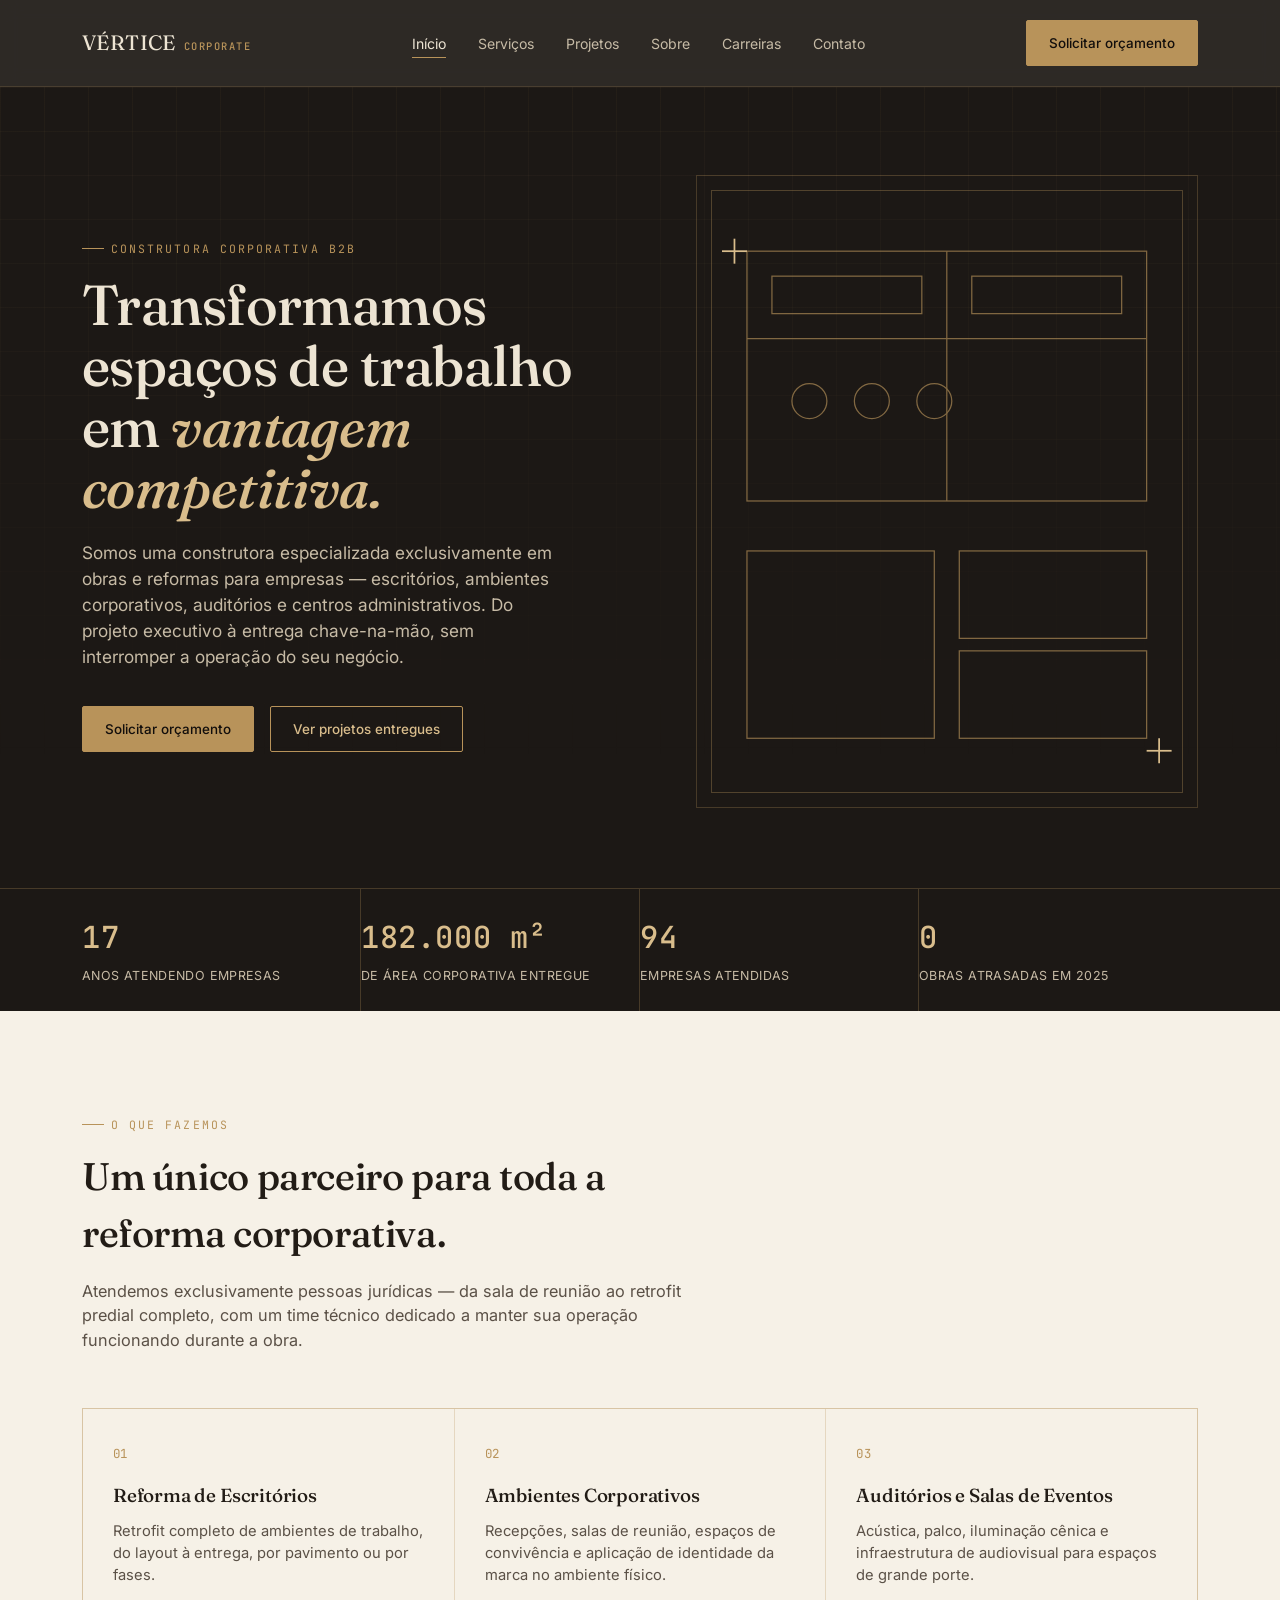
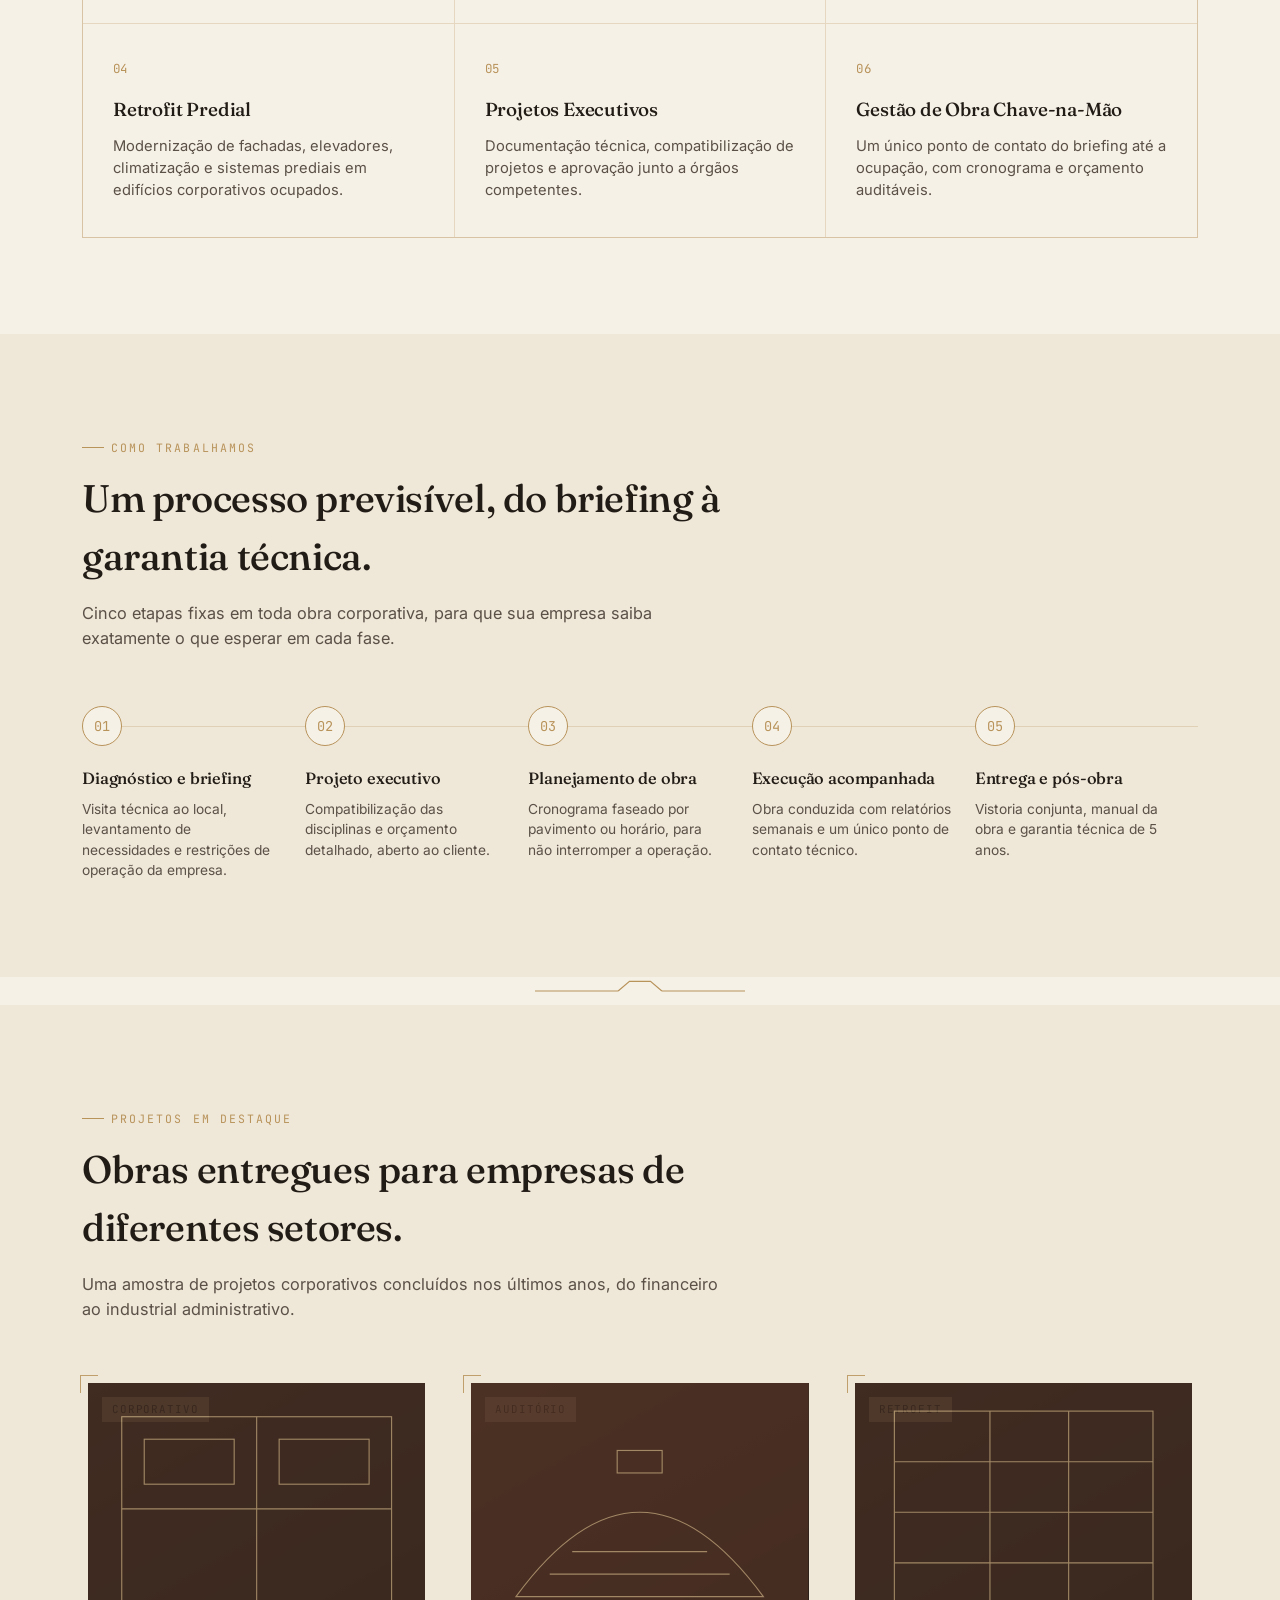
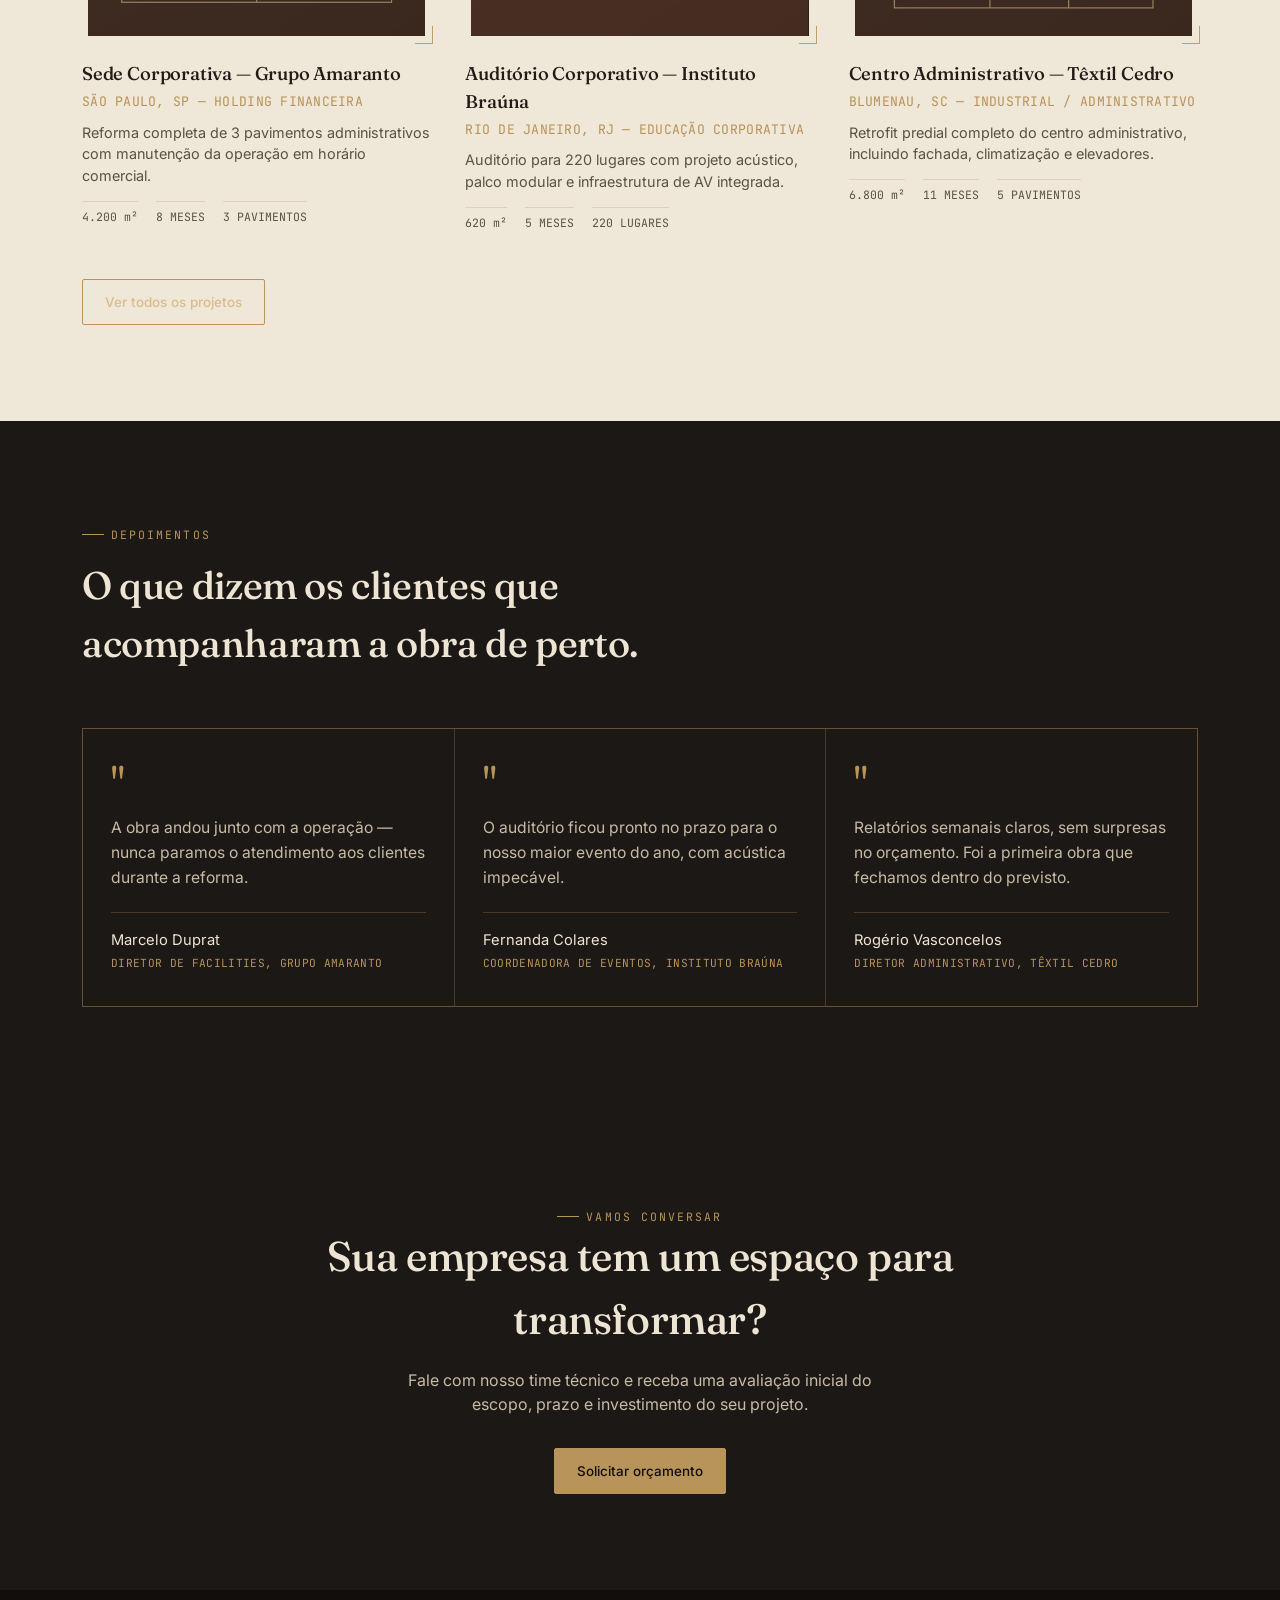
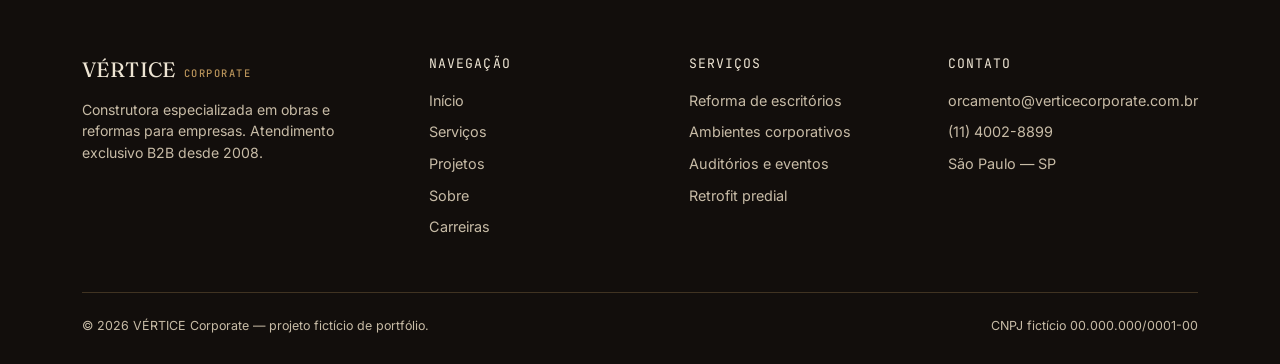
==== commit c8f5f14b: "Rename vertice-corporate (1).html to index.html" ====
--- a/index.html
+++ b/index.html
@@ -158,7 +158,7 @@
   .menu-toggle.open span:nth-child(3){ transform:translateY(-10px) rotate(-45deg); }
 
   /* ---------- PAGES ---------- */
-  .page{ display:none; }
+  .page{ display:none; padding:0; margin:0; }
   .page.active{ display:block; animation:fadeIn .5s var(--ease); }
   @keyframes fadeIn{ from{opacity:0; transform:translateY(8px);} to{opacity:1; transform:translateY(0);} }
 
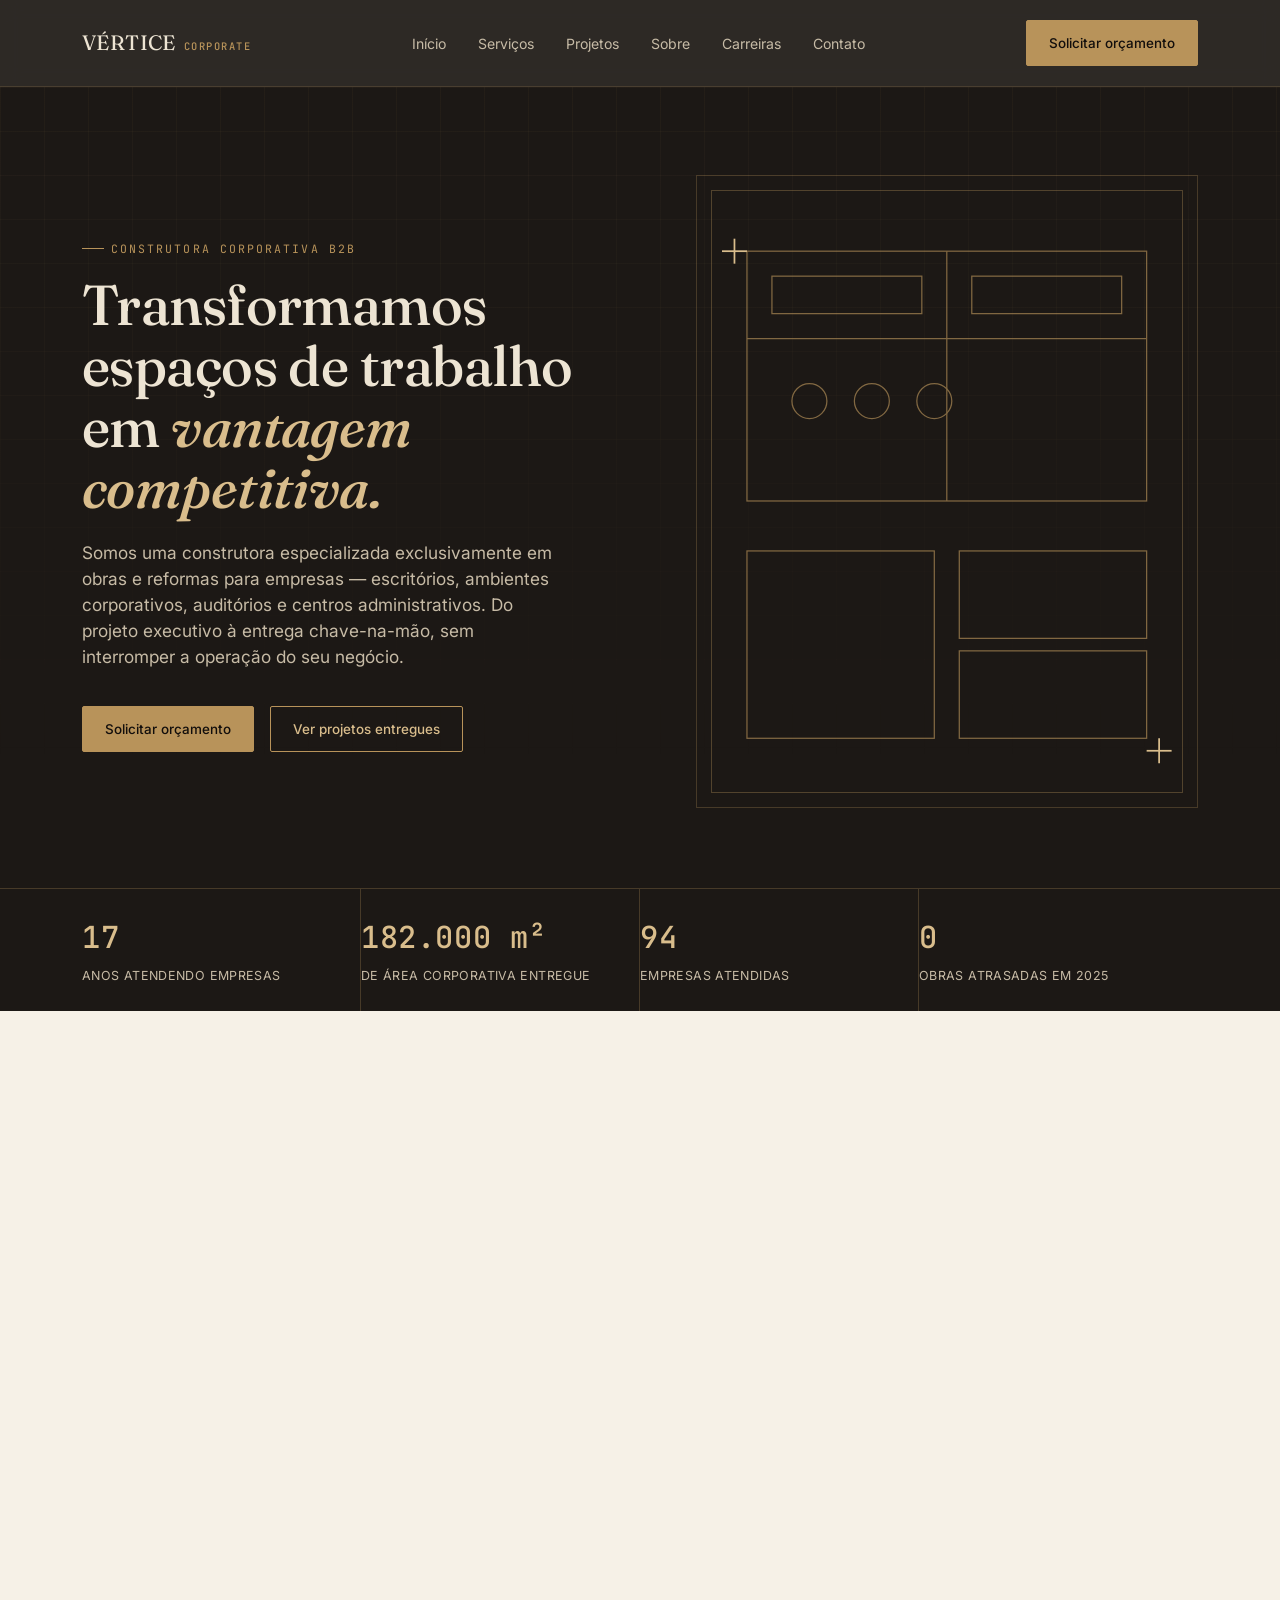
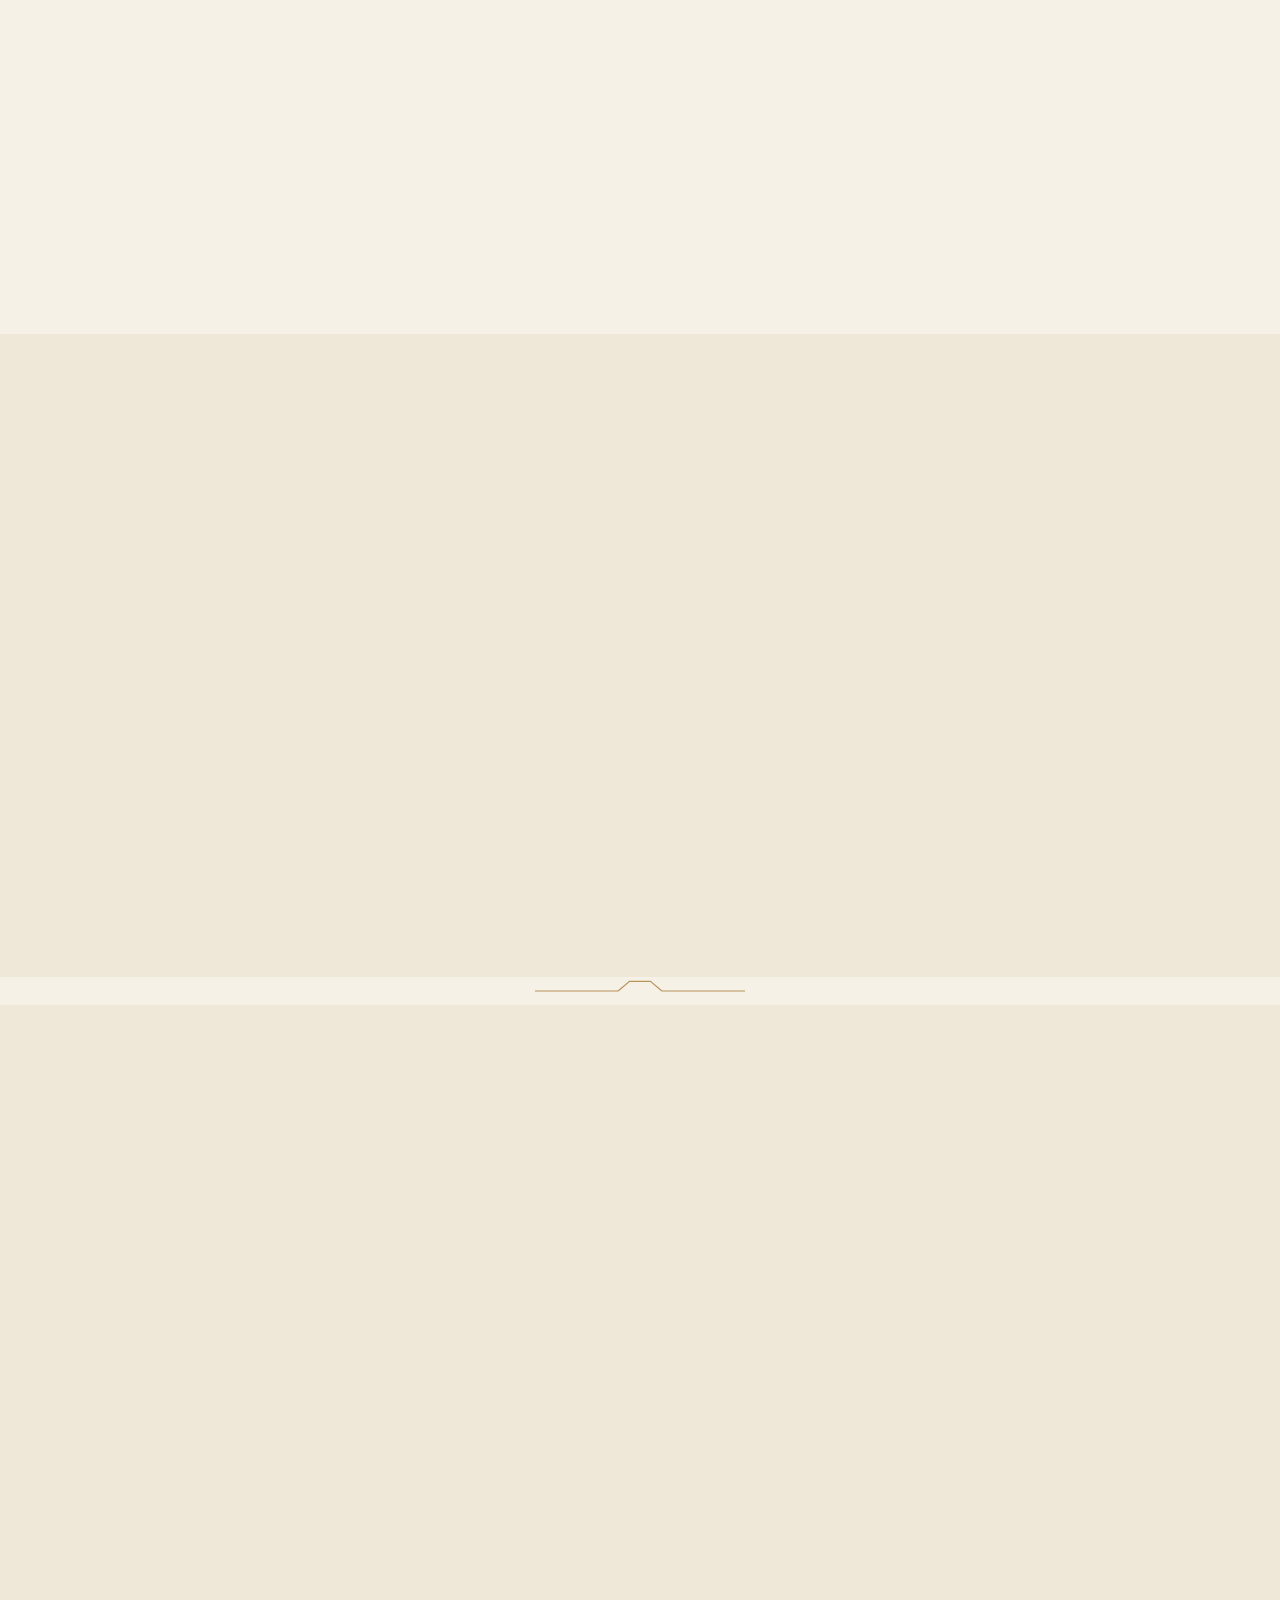
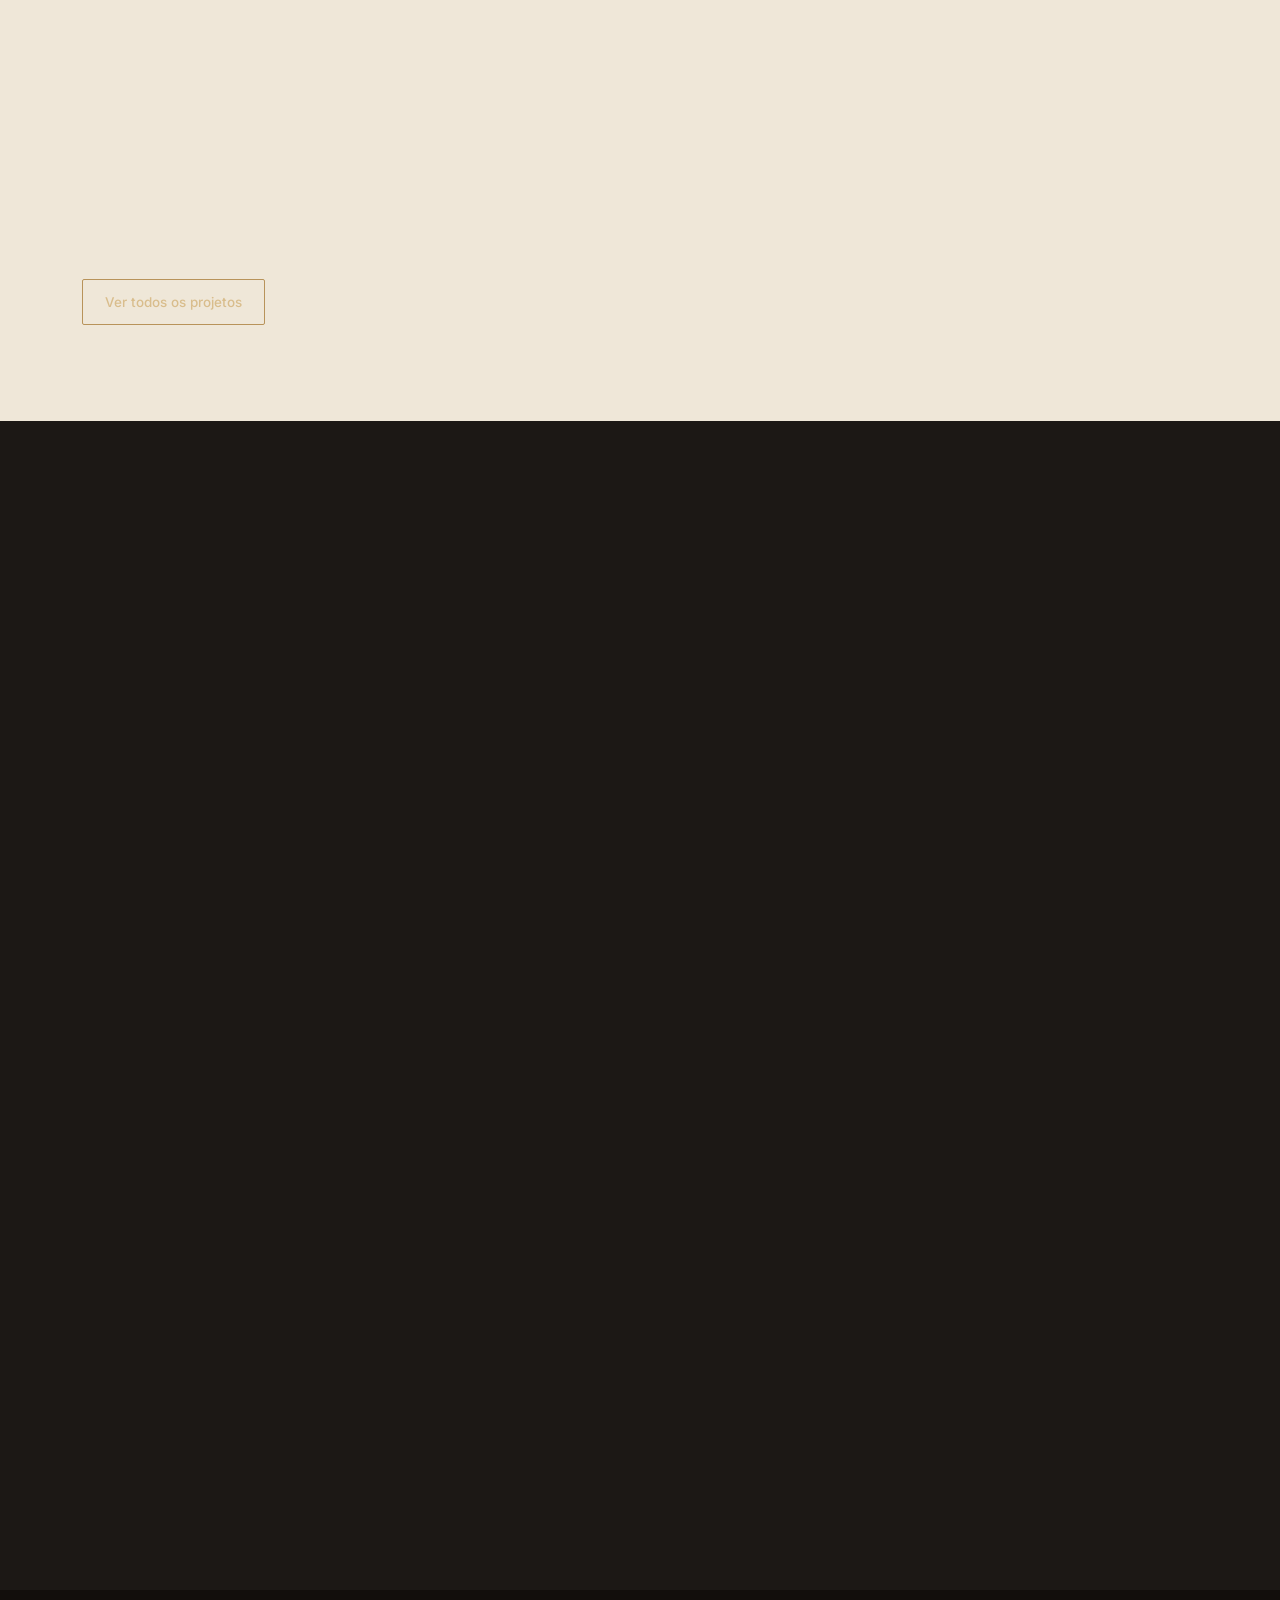
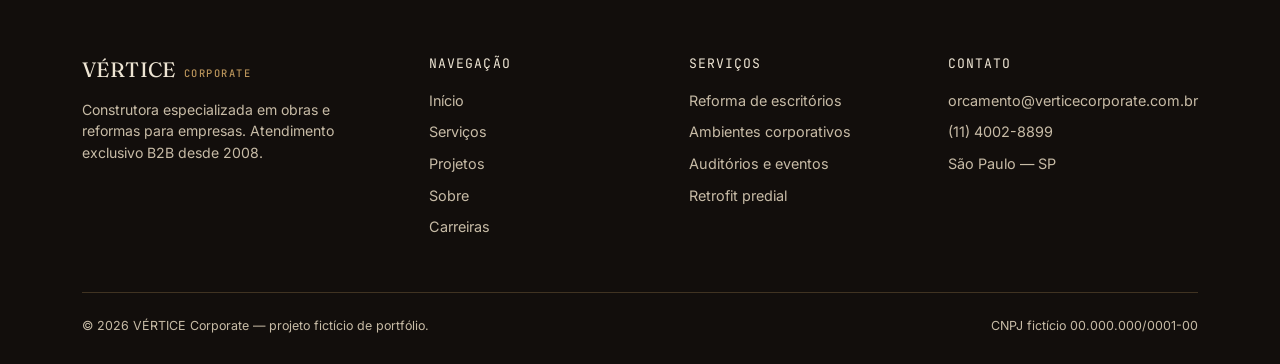
==== commit b169062d: "Rename chat.html to index.html" ====
--- a/index.html
+++ b/index.html
@@ -1,577 +1,69 @@
+
 <!DOCTYPE html>
 <html lang="pt-BR">
 <head>
-<meta charset="UTF-8">
-<meta name="viewport" content="width=device-width, initial-scale=1.0">
-<title>VÉRTICE Corporate — Obras e Reformas para Empresas</title>
-<link rel="preconnect" href="https://fonts.googleapis.com">
-<link rel="preconnect" href="https://fonts.gstatic.com" crossorigin>
-<link href="https://fonts.googleapis.com/css2?family=Fraunces:opsz,wght@9..144,300;9..144,400;9..144,500;9..144,600&family=Inter:wght@400;500;600;700&family=JetBrains+Mono:wght@400;500&display=swap" rel="stylesheet">
-<style>
-  :root{
-    --charcoal:#1C1815;
-    --charcoal-2:#120E0C;
-    --walnut:#3E2A20;
-    --walnut-light:#5C4030;
-    --brass:#B8935A;
-    --brass-light:#D9BD8C;
-    --ivory:#EDE4D3;
-    --ivory-dim:#C7BBA6;
-    --stone:#8C8377;
-    --paper:#F6F1E7;
-    --paper-2:#EFE7D8;
-    --ink:#221C16;
-    --ink-dim:#5B5147;
-    --line: rgba(184,147,90,0.28);
-    --radius: 2px;
-    --maxw: 1180px;
-    --ease: cubic-bezier(.16,.84,.44,1);
-  }
-
-  *,*::before,*::after{ box-sizing:border-box; }
-  html{ scroll-behavior:smooth; }
-  body{
-    margin:0;
-    background:var(--paper);
-    color:var(--ink);
-    font-family:'Inter',system-ui,sans-serif;
-    -webkit-font-smoothing:antialiased;
-    line-height:1.5;
-  }
-  h1,h2,h3,h4{
-    font-family:'Fraunces',serif;
-    font-weight:500;
-    margin:0;
-    letter-spacing:-0.01em;
-  }
-  p{ margin:0; }
-  a{ color:inherit; text-decoration:none; }
-  img{ max-width:100%; display:block; }
-  ul{ margin:0; padding:0; list-style:none; }
-  button{ font-family:inherit; cursor:pointer; }
-
-  .mono{
-    font-family:'JetBrains Mono',monospace;
-    letter-spacing:0.02em;
-  }
-  .eyebrow{
-    font-family:'JetBrains Mono',monospace;
-    font-size:0.72rem;
-    letter-spacing:0.18em;
-    text-transform:uppercase;
-    color:var(--brass);
-    display:inline-flex;
-    align-items:center;
-    gap:0.6em;
-  }
-  .eyebrow::before{
-    content:"";
-    width:22px; height:1px;
-    background:var(--brass);
-    display:inline-block;
-  }
-
-  :focus-visible{
-    outline:2px solid var(--brass);
-    outline-offset:3px;
-  }
-
-  .wrap{
-    max-width:var(--maxw);
-    margin:0 auto;
-    padding:0 32px;
-  }
-
-  /* ---------- HEADER ---------- */
-  .site-header{
-    position:sticky; top:0; z-index:100;
-    background:rgba(28,24,21,0.92);
-    backdrop-filter:blur(10px);
-    border-bottom:1px solid rgba(184,147,90,0.2);
-  }
-  .header-inner{
-    display:flex; align-items:center; justify-content:space-between;
-    padding:20px 32px;
-    max-width:var(--maxw); margin:0 auto;
-  }
-  .logo{
-    font-family:'Fraunces',serif;
-    font-size:1.3rem;
-    color:var(--ivory);
-    letter-spacing:0.02em;
-    display:flex; align-items:baseline; gap:8px;
-  }
-  .logo span{
-    color:var(--brass);
-    font-family:'JetBrains Mono',monospace;
-    font-size:0.65rem;
-    letter-spacing:0.14em;
-    font-weight:500;
-  }
-  nav.main-nav{ display:flex; align-items:center; gap:36px; }
-  nav.main-nav ul{ display:flex; gap:32px; }
-  nav.main-nav a{
-    font-size:0.88rem;
-    color:var(--ivory-dim);
-    position:relative;
-    padding:6px 0;
-    transition:color .2s var(--ease);
-  }
-  nav.main-nav a:hover, nav.main-nav a.active{ color:var(--ivory); }
-  nav.main-nav a.active::after{
-    content:"";
-    position:absolute; left:0; bottom:0;
-    width:100%; height:1px;
-    background:var(--brass);
-  }
-  .btn{
-    display:inline-flex; align-items:center; gap:10px;
-    padding:12px 22px;
-    font-size:0.84rem; font-weight:500;
-    border:1px solid var(--brass);
-    color:var(--brass-light);
-    background:transparent;
-    border-radius:var(--radius);
-    transition:all .25s var(--ease);
-    white-space:nowrap;
-  }
-  .btn:hover{ background:var(--brass); color:var(--charcoal-2); }
-  .btn-solid{ background:var(--brass); color:var(--charcoal-2); }
-  .btn-solid:hover{ background:var(--brass-light); border-color:var(--brass-light); }
-
-  .menu-toggle{
-    display:none;
-    background:none; border:none;
-    width:32px; height:22px;
-    position:relative;
-  }
-  .menu-toggle span{
-    position:absolute; left:0; width:100%; height:1px;
-    background:var(--ivory);
-    transition:all .25s var(--ease);
-  }
-  .menu-toggle span:nth-child(1){ top:0; }
-  .menu-toggle span:nth-child(2){ top:10px; }
-  .menu-toggle span:nth-child(3){ top:20px; }
-  .menu-toggle.open span:nth-child(1){ transform:translateY(10px) rotate(45deg); }
-  .menu-toggle.open span:nth-child(2){ opacity:0; }
-  .menu-toggle.open span:nth-child(3){ transform:translateY(-10px) rotate(-45deg); }
-
-  /* ---------- PAGES ---------- */
-  .page{ display:none; padding:0; margin:0; }
-  .page.active{ display:block; animation:fadeIn .5s var(--ease); }
-  @keyframes fadeIn{ from{opacity:0; transform:translateY(8px);} to{opacity:1; transform:translateY(0);} }
-
-  section{ padding:96px 0; }
-  .section-dark{ background:var(--charcoal); color:var(--ivory); }
-  .section-walnut{
-    background:
-      repeating-linear-gradient(100deg, rgba(184,147,90,0.05) 0px, rgba(184,147,90,0.05) 1px, transparent 1px, transparent 14px),
-      linear-gradient(160deg, var(--walnut), var(--walnut-light));
-    color:var(--ivory);
-  }
-  .section-paper{ background:var(--paper); }
-  .section-paper2{ background:var(--paper-2); }
-
-  .section-head{
-    max-width:640px;
-    margin-bottom:56px;
-  }
-  .section-head h2{ font-size:clamp(1.8rem,3vw,2.6rem); margin-top:14px; }
-  .section-head p{ margin-top:16px; color:var(--ink-dim); font-size:1.02rem; }
-  .section-dark .section-head p, .section-walnut .section-head p{ color:var(--ivory-dim); }
-
-  /* dovetail divider */
-  .divider{ display:flex; justify-content:center; padding:0 32px; }
-  .divider svg{ width:240px; height:28px; }
-  .divider line, .divider path{ stroke:var(--brass); stroke-width:1.3; fill:none; }
-
-  /* crop-mark corner card */
-  .crop-card{ position:relative; padding:6px; }
-  .crop-card::before, .crop-card::after{
-    content:""; position:absolute; width:18px; height:18px;
-    border-color:var(--brass); border-style:solid; border-width:0;
-    opacity:0.85;
-  }
-  .crop-card::before{ top:-2px; left:-2px; border-top-width:1.5px; border-left-width:1.5px; }
-  .crop-card::after{ bottom:-2px; right:-2px; border-bottom-width:1.5px; border-right-width:1.5px; }
-
-  /* ---------- HERO ---------- */
-  .hero{
-    background:var(--charcoal);
-    color:var(--ivory);
-    padding:88px 0 0;
-    position:relative;
-    overflow:hidden;
-  }
-  .hero::before{
-    content:"";
-    position:absolute; inset:0;
-    background-image:
-      linear-gradient(rgba(184,147,90,0.06) 1px, transparent 1px),
-      linear-gradient(90deg, rgba(184,147,90,0.06) 1px, transparent 1px);
-    background-size:44px 44px;
-    mask-image:linear-gradient(180deg, rgba(0,0,0,0.9), transparent 75%);
-    pointer-events:none;
-  }
-  .hero-grid{
-    position:relative;
-    display:grid;
-    grid-template-columns:1.05fr 0.95fr;
-    gap:60px;
-    align-items:center;
-  }
-  .hero h1{
-    font-size:clamp(2.4rem,4.4vw,3.6rem);
-    line-height:1.08;
-    margin-top:18px;
-    color:var(--ivory);
-  }
-  .hero h1 em{ font-style:italic; color:var(--brass-light); }
-  .hero p.lead{
-    margin-top:22px;
-    font-size:1.08rem;
-    color:var(--ivory-dim);
-    max-width:480px;
-  }
-  .hero-cta{ display:flex; gap:16px; margin-top:36px; flex-wrap:wrap; }
-
-  .hero-art{
-    position:relative;
-    aspect-ratio:4/5;
-    border:1px solid var(--line);
-  }
-  .hero-art .frame{
-    position:absolute; inset:14px;
-    border:1px solid rgba(184,147,90,0.35);
-  }
-  .hero-art svg{ width:100%; height:100%; }
-
-  .stats-strip{
-    border-top:1px solid var(--line);
-    margin-top:80px;
-  }
-  .stats-strip .wrap{
-    display:grid;
-    grid-template-columns:repeat(4,1fr);
-  }
-  .stat{
-    padding:26px 0 26px 0;
-    border-right:1px solid var(--line);
-    padding-left:0;
-  }
-  .stat:last-child{ border-right:none; }
-  .stat .num{ font-size:1.9rem; color:var(--brass-light); font-weight:500; }
-  .stat .lbl{ font-size:0.78rem; color:var(--ivory-dim); margin-top:6px; letter-spacing:0.03em; }
-
-  /* ---------- SERVICES GRID ---------- */
-  .services-grid{
-    display:grid;
-    grid-template-columns:repeat(3,1fr);
-    gap:1px;
-    background:var(--line);
-    border:1px solid var(--line);
-  }
-  .service-card{
-    background:var(--paper);
-    padding:36px 30px;
-    transition:background .3s var(--ease);
-  }
-  .service-card:hover{ background:var(--paper-2); }
-  .service-num{ font-family:'JetBrains Mono',monospace; color:var(--brass); font-size:0.78rem; }
-  .service-card h3{ font-size:1.18rem; margin-top:18px; color:var(--ink); }
-  .service-card p{ margin-top:10px; color:var(--ink-dim); font-size:0.92rem; }
-
-  /* ---------- PROJECT CARDS ---------- */
-  .projects-grid{
-    display:grid;
-    grid-template-columns:repeat(3,1fr);
-    gap:44px 34px;
-  }
-  .projects-grid.two-col{ grid-template-columns:repeat(2,1fr); }
-  .project-card{ }
-  .project-thumb{
-    aspect-ratio:4/3;
-    background:linear-gradient(150deg, var(--walnut-light), var(--charcoal));
-    position:relative;
-    overflow:hidden;
-  }
-  .project-thumb svg{ width:100%; height:100%; opacity:0.9; }
-  .project-tag{
-    position:absolute; top:14px; left:14px;
-    font-family:'JetBrains Mono',monospace;
-    font-size:0.68rem; letter-spacing:0.08em;
-    color:var(--charcoal-2);
-    background:var(--brass-light);
-    padding:4px 10px;
-  }
-  .project-meta{ padding-top:18px; }
-  .project-meta h3{ font-size:1.15rem; color:var(--ink); }
-  .project-meta .loc{ color:var(--brass); font-size:0.82rem; margin-top:4px; font-family:'JetBrains Mono',monospace; }
-  .project-meta p{ margin-top:10px; color:var(--ink-dim); font-size:0.9rem; }
-  .project-specs{ display:flex; gap:18px; margin-top:14px; flex-wrap:wrap; }
-  .project-specs span{ font-family:'JetBrains Mono',monospace; font-size:0.72rem; color:var(--ink-dim); border-top:1px solid var(--line); padding-top:6px; }
-
-  /* ---------- CTA BAND ---------- */
-  .cta-band{
-    background:var(--charcoal);
-    color:var(--ivory);
-    text-align:center;
-  }
-  .cta-band h2{ font-size:clamp(1.8rem,3.4vw,2.6rem); max-width:680px; margin:0 auto; }
-  .cta-band p{ color:var(--ivory-dim); margin-top:18px; max-width:520px; margin-left:auto; margin-right:auto; }
-  .cta-band .hero-cta{ justify-content:center; margin-top:32px; }
-
-  /* ---------- FOOTER ---------- */
-  footer{
-    background:var(--charcoal-2);
-    color:var(--ivory-dim);
-    padding:64px 0 28px;
-  }
-  .footer-grid{
-    display:grid;
-    grid-template-columns:1.4fr 1fr 1fr 1fr;
-    gap:40px;
-    padding-bottom:44px;
-    border-bottom:1px solid var(--line);
-  }
-  .footer-grid h4{ color:var(--ivory); font-size:0.82rem; letter-spacing:0.08em; text-transform:uppercase; font-family:'JetBrains Mono',monospace; font-weight:400; margin-bottom:16px; }
-  .footer-grid li{ margin-bottom:10px; font-size:0.9rem; }
-  .footer-grid a:hover{ color:var(--brass-light); }
-  .footer-bottom{
-    display:flex; justify-content:space-between; padding-top:24px;
-    font-size:0.78rem; flex-wrap:wrap; gap:10px;
-  }
-
-  /* ---------- ABOUT PAGE ---------- */
-  .about-hero{ background:var(--charcoal); color:var(--ivory); padding:80px 0 70px; }
-  .about-hero h1{ font-size:clamp(2rem,3.6vw,2.8rem); margin-top:16px; max-width:680px; }
-  .split{
-    display:grid; grid-template-columns:0.9fr 1.1fr; gap:64px; align-items:start;
-  }
-  .values-list{ display:grid; gap:30px; }
-  .value-item{ display:grid; grid-template-columns:auto 1fr; gap:20px; }
-  .value-num{ font-family:'JetBrains Mono',monospace; color:var(--brass); font-size:0.9rem; padding-top:2px; }
-  .value-item h4{ font-size:1.05rem; }
-  .value-item p{ color:var(--ink-dim); font-size:0.92rem; margin-top:8px; }
-
-  .timeline{ display:grid; gap:0; }
-  .timeline-item{
-    display:grid; grid-template-columns:90px 1fr; gap:24px;
-    padding:22px 0; border-top:1px solid var(--line);
-  }
-  .timeline-item:last-child{ border-bottom:1px solid var(--line); }
-  .timeline-year{ font-family:'JetBrains Mono',monospace; color:var(--brass); font-size:0.9rem; }
-  .timeline-item h4{ font-size:1rem; }
-  .timeline-item p{ color:var(--ink-dim); font-size:0.88rem; margin-top:6px; }
-
-  .team-grid{ display:grid; grid-template-columns:repeat(4,1fr); gap:28px; }
-  .team-card{ text-align:left; }
-  .team-photo{
-    aspect-ratio:3/4;
-    background:linear-gradient(160deg, var(--walnut-light), var(--charcoal));
-    margin-bottom:14px;
-    position:relative;
-  }
-  .team-photo svg{ width:100%; height:100%; opacity:0.85; }
-  .team-card h4{ font-size:0.98rem; }
-  .team-card .role{ font-family:'JetBrains Mono',monospace; font-size:0.72rem; color:var(--brass); margin-top:4px; }
-
-  .cert-strip{ display:flex; gap:40px; flex-wrap:wrap; align-items:center; }
-  .cert{ display:flex; align-items:center; gap:12px; font-size:0.85rem; color:var(--ink-dim); }
-  .cert svg{ width:26px; height:26px; flex:none; }
-
-  /* ---------- CONTACT PAGE ---------- */
-  .contact-hero{ background:var(--charcoal); color:var(--ivory); padding:80px 0 60px; }
-  .contact-hero h1{ font-size:clamp(2rem,3.6vw,2.8rem); margin-top:16px; max-width:640px; }
-  .contact-grid{ display:grid; grid-template-columns:1fr 1.15fr; gap:64px; }
-  .contact-info-list{ display:grid; gap:26px; margin-top:36px; }
-  .contact-info-item h4{ font-family:'JetBrains Mono',monospace; font-size:0.72rem; letter-spacing:0.08em; text-transform:uppercase; color:var(--brass); margin-bottom:6px; font-weight:500;}
-  .contact-info-item p{ font-size:0.98rem; }
-
-  .field{ margin-bottom:22px; }
-  .field label{ display:block; font-size:0.8rem; margin-bottom:8px; color:var(--ink-dim); font-family:'JetBrains Mono',monospace; letter-spacing:0.02em; }
-  .field input, .field select, .field textarea{
-    width:100%; padding:13px 14px;
-    background:var(--paper);
-    border:1px solid rgba(34,28,22,0.2);
-    border-radius:var(--radius);
-    font-family:'Inter',sans-serif;
-    font-size:0.95rem;
-    color:var(--ink);
-    transition:border-color .2s;
-  }
-  .field input:focus, .field select:focus, .field textarea:focus{
-    outline:none; border-color:var(--brass);
-  }
-  .field-row{ display:grid; grid-template-columns:1fr 1fr; gap:18px; }
-  .form-note{ font-size:0.82rem; color:var(--ink-dim); margin-top:6px; }
-  .success-msg{
-    display:none;
-    padding:18px 20px;
-    border:1px solid var(--brass);
-    color:var(--ink);
-    background:var(--paper-2);
-    font-size:0.92rem;
-    margin-top:18px;
-  }
-  .success-msg.show{ display:block; }
-
-  /* ---------- SERVICES PAGE DETAIL ---------- */
-  .service-detail{
-    display:grid; grid-template-columns:auto 1fr; gap:30px;
-    padding:40px 0; border-top:1px solid var(--line);
-  }
-  .service-detail:last-child{ border-bottom:1px solid var(--line); }
-  .service-detail .num{ font-family:'JetBrains Mono',monospace; color:var(--brass); font-size:1.1rem; }
-  .service-detail h3{ font-size:1.35rem; }
-  .service-detail p{ color:var(--ink-dim); margin-top:10px; max-width:640px; }
-  .service-detail .tags{ display:flex; gap:10px; margin-top:16px; flex-wrap:wrap; }
-  .service-detail .tags span{
-    font-family:'JetBrains Mono',monospace; font-size:0.7rem;
-    border:1px solid var(--line); padding:5px 10px; color:var(--ink-dim);
-  }
-
-  /* ---------- PROCESS (COMO TRABALHAMOS) ---------- */
-  .process-row{
-    display:grid;
-    grid-template-columns:repeat(5,1fr);
-    position:relative;
-  }
-  .process-row::before{
-    content:"";
-    position:absolute; top:20px; left:0; right:0;
-    height:1px; background:var(--line);
-    z-index:0;
-  }
-  .process-item{ position:relative; padding-right:24px; }
-  .process-item .pnum{
-    width:40px; height:40px;
-    border:1px solid var(--brass);
-    border-radius:50%;
-    display:flex; align-items:center; justify-content:center;
-    font-family:'JetBrains Mono',monospace; font-size:0.85rem; color:var(--brass);
-    background:var(--paper);
-    position:relative; z-index:1;
-  }
-  .process-item h4{ font-size:1.02rem; margin-top:20px; }
-  .process-item p{ font-size:0.86rem; color:var(--ink-dim); margin-top:8px; }
-
-  /* ---------- TESTIMONIALS ---------- */
-  .testi-grid{ display:grid; grid-template-columns:repeat(3,1fr); gap:1px; background:var(--line); border:1px solid var(--line); }
-  .testi-card{ background:var(--charcoal); padding:34px 28px; }
-  .testi-quote-mark{ font-family:'Fraunces',serif; font-size:2.6rem; color:var(--brass); line-height:1; display:block; }
-  .testi-card p.quote{ font-size:0.98rem; color:var(--ivory-dim); margin-top:10px; line-height:1.6; }
-  .testi-author{ margin-top:22px; padding-top:16px; border-top:1px solid var(--line); }
-  .testi-author .name{ color:var(--ivory); font-size:0.92rem; }
-  .testi-author .role{ font-family:'JetBrains Mono',monospace; font-size:0.7rem; color:var(--brass); margin-top:4px; letter-spacing:0.03em; }
-
-  /* ---------- FAQ ---------- */
-  .faq-list{ max-width:760px; }
-  .faq-item{ border-top:1px solid var(--line); }
-  .faq-item:last-child{ border-bottom:1px solid var(--line); }
-  .faq-item summary{
-    list-style:none;
-    cursor:pointer;
-    padding:22px 0;
-    display:flex; justify-content:space-between; align-items:center; gap:20px;
-    font-family:'Fraunces',serif; font-size:1.05rem; color:var(--ink);
-  }
-  .faq-item summary::-webkit-details-marker{ display:none; }
-  .faq-item summary::after{
-    content:"+";
-    font-family:'JetBrains Mono',monospace;
-    font-size:1.2rem; color:var(--brass);
-    flex:none;
-    transition:transform .25s var(--ease);
-  }
-  .faq-item[open] summary::after{ transform:rotate(45deg); }
-  .faq-item .faq-a{ padding:0 0 24px; color:var(--ink-dim); font-size:0.92rem; max-width:640px; }
-
-  /* ---------- CAREERS ---------- */
-  .culture-grid{ display:grid; grid-template-columns:repeat(2,1fr); gap:30px; }
-  .culture-card{ padding:30px; border:1px solid var(--line); background:var(--paper); }
-  .culture-card .cnum{ font-family:'JetBrains Mono',monospace; color:var(--brass); font-size:0.78rem; }
-  .culture-card h4{ font-size:1.08rem; margin-top:16px; }
-  .culture-card p{ font-size:0.9rem; color:var(--ink-dim); margin-top:10px; }
-
-  .benefits-strip{ display:flex; flex-wrap:wrap; gap:12px; }
-  .benefit-chip{
-    font-family:'JetBrains Mono',monospace; font-size:0.76rem;
-    border:1px solid var(--line); padding:9px 16px;
-    color:var(--ivory-dim);
-  }
-
-  .jobs-list{ display:grid; gap:1px; background:var(--line); border:1px solid var(--line); }
-  .job-card{
-    background:var(--paper); padding:26px 30px;
-    display:grid; grid-template-columns:1fr auto; align-items:center; gap:20px;
-  }
-  .job-card h4{ font-size:1.08rem; }
-  .job-badges{ display:flex; gap:10px; margin-top:10px; flex-wrap:wrap; }
-  .job-badges span{ font-family:'JetBrains Mono',monospace; font-size:0.68rem; color:var(--brass); border:1px solid var(--line); padding:4px 9px; }
-  .job-card p.jdesc{ font-size:0.86rem; color:var(--ink-dim); margin-top:10px; max-width:520px; }
-
-  /* reveal animation */
-  .reveal{ opacity:0; transform:translateY(18px); transition:opacity .7s var(--ease), transform .7s var(--ease); }
-  .reveal.in-view{ opacity:1; transform:translateY(0); }
-
-  @media (prefers-reduced-motion: reduce){
-    html{ scroll-behavior:auto; }
-    .reveal{ opacity:1; transform:none; transition:none; }
-    .page.active{ animation:none; }
-  }
-
-  /* ---------- RESPONSIVE ---------- */
-  @media (max-width:960px){
-    nav.main-nav ul{ display:none; }
-    .menu-toggle{ display:block; }
-    .header-inner .btn{ display:none; }
-    .hero-grid{ grid-template-columns:1fr; }
-    .hero-art{ display:none; }
-    .stats-strip .wrap{ grid-template-columns:repeat(2,1fr); }
-    .stat:nth-child(2){ border-right:none; }
-    .services-grid{ grid-template-columns:1fr; }
-    .projects-grid, .projects-grid.two-col{ grid-template-columns:1fr; }
-    .split{ grid-template-columns:1fr; }
-    .team-grid{ grid-template-columns:repeat(2,1fr); }
-    .footer-grid{ grid-template-columns:1fr 1fr; }
-    .contact-grid{ grid-template-columns:1fr; }
-    .field-row{ grid-template-columns:1fr; }
-    section{ padding:64px 0; }
-    .process-row{ grid-template-columns:1fr; gap:32px; }
-    .process-row::before{ display:none; }
-    .process-item{ padding-right:0; }
-    .testi-grid{ grid-template-columns:1fr; }
-    .culture-grid{ grid-template-columns:1fr; }
-    .job-card{ grid-template-columns:1fr; }
-  }
-
-  /* mobile nav panel */
-  .mobile-nav{
-    display:none;
-    position:fixed; inset:0; top:73px;
-    background:var(--charcoal-2);
-    z-index:99;
-    padding:20px 32px;
-  }
-  .mobile-nav.open{ display:block; }
-  .mobile-nav ul{ display:grid; gap:4px; }
-  .mobile-nav a{
-    display:block; padding:16px 0; font-size:1.1rem;
-    color:var(--ivory-dim); border-bottom:1px solid var(--line);
-    font-family:'Fraunces',serif;
-  }
-  .mobile-nav a.active{ color:var(--brass-light); }
-  .mobile-nav .btn{ margin-top:24px; width:100%; justify-content:center; }
-</style>
+  <meta charset="UTF-8">
+  <meta name="viewport" content="width=device-width, initial-scale=1.0">
+
+  <title>VÉRTICE Corporate — Obras e Reformas para Empresas</title>
+
+  <!-- Google Fonts -->
+  <link rel="preconnect" href="https://fonts.googleapis.com">
+  <link rel="preconnect" href="https://fonts.gstatic.com" crossorigin>
+
+  <link
+    href="https://fonts.googleapis.com/css2?family=Fraunces:opsz,wght@9..144,300;9..144,400;9..144,500;9..144,600&family=Inter:wght@400;500;600;700&family=JetBrains+Mono:wght@400;500&display=swap"
+    rel="stylesheet"
+  >
+
+  <!-- CSS principal -->
+  <link rel="stylesheet" href="style.css">
+
+   <!-- JavaScript -->
+  <script src="script.js"></script>
 </head>
+
 <body>
 
-<header class="site-header">
-  <div class="header-inner">
-    <a href="#home" class="logo" data-nav="home">VÉRTICE <span>CORPORATE</span></a>
-    <nav class="main-nav">
+  <!-- =====================================================
+       HEADER
+  ====================================================== -->
+
+  <header class="site-header">
+    <div class="header-inner">
+
+      <a href="#home" class="logo" data-nav="home">
+        VÉRTICE <span>CORPORATE</span>
+      </a>
+
+      <nav class="main-nav">
+        <ul>
+          <li><a href="#home" data-nav="home">Início</a></li>
+          <li><a href="#servicos" data-nav="servicos">Serviços</a></li>
+          <li><a href="#projetos" data-nav="projetos">Projetos</a></li>
+          <li><a href="#sobre" data-nav="sobre">Sobre</a></li>
+          <li><a href="#carreiras" data-nav="carreiras">Carreiras</a></li>
+          <li><a href="#contato" data-nav="contato">Contato</a></li>
+        </ul>
+      </nav>
+
+      <a href="#contato" class="btn btn-solid" data-nav="contato">
+        Solicitar orçamento
+      </a>
+
+      <button
+        class="menu-toggle"
+        aria-label="Abrir menu"
+        aria-expanded="false"
+      >
+        <span></span>
+        <span></span>
+        <span></span>
+      </button>
+
+    </div>
+
+    <div class="mobile-nav">
       <ul>
         <li><a href="#home" data-nav="home">Início</a></li>
         <li><a href="#servicos" data-nav="servicos">Serviços</a></li>
@@ -580,979 +72,2017 @@
         <li><a href="#carreiras" data-nav="carreiras">Carreiras</a></li>
         <li><a href="#contato" data-nav="contato">Contato</a></li>
       </ul>
-    </nav>
-    <a href="#contato" class="btn btn-solid" data-nav="contato">Solicitar orçamento</a>
-    <button class="menu-toggle" aria-label="Abrir menu" aria-expanded="false"><span></span><span></span><span></span></button>
-  </div>
-  <div class="mobile-nav">
-    <ul>
-      <li><a href="#home" data-nav="home">Início</a></li>
-      <li><a href="#servicos" data-nav="servicos">Serviços</a></li>
-      <li><a href="#projetos" data-nav="projetos">Projetos</a></li>
-      <li><a href="#sobre" data-nav="sobre">Sobre</a></li>
-      <li><a href="#carreiras" data-nav="carreiras">Carreiras</a></li>
-      <li><a href="#contato" data-nav="contato">Contato</a></li>
-    </ul>
-    <a href="#contato" class="btn btn-solid" data-nav="contato">Solicitar orçamento</a>
-  </div>
-</header>
-
-<main>
-
-<!-- ======================= HOME ======================= -->
-<section id="page-home" class="page active">
-
-  <div class="hero">
-    <div class="wrap">
-      <div class="hero-grid">
-        <div>
-          <span class="eyebrow">Construtora corporativa B2B</span>
-          <h1>Transformamos espaços de trabalho em <em>vantagem competitiva.</em></h1>
-          <p class="lead">Somos uma construtora especializada exclusivamente em obras e reformas para empresas — escritórios, ambientes corporativos, auditórios e centros administrativos. Do projeto executivo à entrega chave-na-mão, sem interromper a operação do seu negócio.</p>
-          <div class="hero-cta">
-            <a href="#contato" class="btn btn-solid" data-nav="contato">Solicitar orçamento</a>
-            <a href="#projetos" class="btn" data-nav="projetos">Ver projetos entregues</a>
-          </div>
-        </div>
-        <div class="hero-art">
-          <div class="frame"></div>
-          <svg viewBox="0 0 400 500" xmlns="http://www.w3.org/2000/svg">
-            <rect width="400" height="500" fill="none"/>
-            <g stroke="#B8935A" stroke-width="1" opacity="0.65" fill="none">
-              <rect x="40" y="60" width="320" height="200"/>
-              <line x1="40" y1="130" x2="360" y2="130"/>
-              <line x1="200" y1="60" x2="200" y2="260"/>
-              <rect x="60" y="80" width="120" height="30"/>
-              <rect x="220" y="80" width="120" height="30"/>
-              <circle cx="90" cy="180" r="14"/>
-              <circle cx="140" cy="180" r="14"/>
-              <circle cx="190" cy="180" r="14"/>
-              <rect x="40" y="300" width="150" height="150"/>
-              <rect x="210" y="300" width="150" height="70"/>
-              <rect x="210" y="380" width="150" height="70"/>
-            </g>
-            <g stroke="#D9BD8C" stroke-width="1.4">
-              <line x1="30" y1="50" x2="30" y2="70"/>
-              <line x1="20" y1="60" x2="40" y2="60"/>
-              <line x1="370" y1="450" x2="370" y2="470"/>
-              <line x1="360" y1="460" x2="380" y2="460"/>
-            </g>
-          </svg>
-        </div>
-      </div>
+
+      <a href="#contato" class="btn btn-solid" data-nav="contato">
+        Solicitar orçamento
+      </a>
     </div>
-
-    <div class="stats-strip">
-      <div class="wrap">
-        <div class="stat"><div class="num mono">17</div><div class="lbl">ANOS ATENDENDO EMPRESAS</div></div>
-        <div class="stat"><div class="num mono">182.000 m²</div><div class="lbl">DE ÁREA CORPORATIVA ENTREGUE</div></div>
-        <div class="stat"><div class="num mono">94</div><div class="lbl">EMPRESAS ATENDIDAS</div></div>
-        <div class="stat"><div class="num mono">0</div><div class="lbl">OBRAS ATRASADAS EM 2025</div></div>
-      </div>
-    </div>
-  </div>
-
-  <section class="section-paper">
-    <div class="wrap">
-      <div class="section-head reveal">
-        <span class="eyebrow">O que fazemos</span>
-        <h2>Um único parceiro para toda a reforma corporativa.</h2>
-        <p>Atendemos exclusivamente pessoas jurídicas — da sala de reunião ao retrofit predial completo, com um time técnico dedicado a manter sua operação funcionando durante a obra.</p>
-      </div>
-      <div class="services-grid reveal">
-        <div class="service-card">
-          <div class="service-num mono">01</div>
-          <h3>Reforma de Escritórios</h3>
-          <p>Retrofit completo de ambientes de trabalho, do layout à entrega, por pavimento ou por fases.</p>
-        </div>
-        <div class="service-card">
-          <div class="service-num mono">02</div>
-          <h3>Ambientes Corporativos</h3>
-          <p>Recepções, salas de reunião, espaços de convivência e aplicação de identidade da marca no ambiente físico.</p>
-        </div>
-        <div class="service-card">
-          <div class="service-num mono">03</div>
-          <h3>Auditórios e Salas de Eventos</h3>
-          <p>Acústica, palco, iluminação cênica e infraestrutura de audiovisual para espaços de grande porte.</p>
-        </div>
-        <div class="service-card">
-          <div class="service-num mono">04</div>
-          <h3>Retrofit Predial</h3>
-          <p>Modernização de fachadas, elevadores, climatização e sistemas prediais em edifícios corporativos ocupados.</p>
-        </div>
-        <div class="service-card">
-          <div class="service-num mono">05</div>
-          <h3>Projetos Executivos</h3>
-          <p>Documentação técnica, compatibilização de projetos e aprovação junto a órgãos competentes.</p>
-        </div>
-        <div class="service-card">
-          <div class="service-num mono">06</div>
-          <h3>Gestão de Obra Chave-na-Mão</h3>
-          <p>Um único ponto de contato do briefing até a ocupação, com cronograma e orçamento auditáveis.</p>
-        </div>
-      </div>
-    </div>
-  </section>
-
-  <section class="section-paper2">
-    <div class="wrap">
-      <div class="section-head reveal">
-        <span class="eyebrow">Como trabalhamos</span>
-        <h2>Um processo previsível, do briefing à garantia técnica.</h2>
-        <p>Cinco etapas fixas em toda obra corporativa, para que sua empresa saiba exatamente o que esperar em cada fase.</p>
-      </div>
-      <div class="process-row reveal">
-        <div class="process-item">
-          <div class="pnum">01</div>
-          <h4>Diagnóstico e briefing</h4>
-          <p>Visita técnica ao local, levantamento de necessidades e restrições de operação da empresa.</p>
-        </div>
-        <div class="process-item">
-          <div class="pnum">02</div>
-          <h4>Projeto executivo</h4>
-          <p>Compatibilização das disciplinas e orçamento detalhado, aberto ao cliente.</p>
-        </div>
-        <div class="process-item">
-          <div class="pnum">03</div>
-          <h4>Planejamento de obra</h4>
-          <p>Cronograma faseado por pavimento ou horário, para não interromper a operação.</p>
-        </div>
-        <div class="process-item">
-          <div class="pnum">04</div>
-          <h4>Execução acompanhada</h4>
-          <p>Obra conduzida com relatórios semanais e um único ponto de contato técnico.</p>
-        </div>
-        <div class="process-item">
-          <div class="pnum">05</div>
-          <h4>Entrega e pós-obra</h4>
-          <p>Vistoria conjunta, manual da obra e garantia técnica de 5 anos.</p>
-        </div>
-      </div>
-    </div>
-  </section>
-
-  <div class="divider section-paper">
-    <svg viewBox="0 0 240 32"><line x1="0" y1="16" x2="95" y2="16"/><path d="M95,16 L108,5 H132 L145,16"/><line x1="145" y1="16" x2="240" y2="16"/></svg>
-  </div>
-
-  <section class="section-paper2">
-    <div class="wrap">
-      <div class="section-head reveal">
-        <span class="eyebrow">Projetos em destaque</span>
-        <h2>Obras entregues para empresas de diferentes setores.</h2>
-        <p>Uma amostra de projetos corporativos concluídos nos últimos anos, do financeiro ao industrial administrativo.</p>
-      </div>
-      <div class="projects-grid reveal">
-
-        <div class="project-card">
-          <div class="crop-card">
-            <div class="project-thumb">
-              <span class="project-tag mono">CORPORATIVO</span>
-              <svg viewBox="0 0 300 225" xmlns="http://www.w3.org/2000/svg">
-                <rect width="300" height="225" fill="#3E2A20"/>
-                <g stroke="#D9BD8C" stroke-width="1" fill="none" opacity="0.7">
-                  <rect x="30" y="30" width="240" height="165"/>
-                  <line x1="150" y1="30" x2="150" y2="195"/>
-                  <line x1="30" y1="112" x2="270" y2="112"/>
-                  <rect x="50" y="50" width="80" height="40"/>
-                  <rect x="170" y="50" width="80" height="40"/>
+  </header>
+
+
+  <!-- =====================================================
+       CONTEÚDO PRINCIPAL
+  ====================================================== -->
+
+  <main>
+
+    <!-- ===================== HOME ===================== -->
+
+    <section id="page-home" class="page active">
+
+      <div class="hero">
+        <div class="wrap">
+
+          <div class="hero-grid">
+
+            <div>
+              <span class="eyebrow">
+                Construtora corporativa B2B
+              </span>
+
+              <h1>
+                Transformamos espaços de trabalho em
+                <em>vantagem competitiva.</em>
+              </h1>
+
+              <p class="lead">
+                Somos uma construtora especializada exclusivamente em obras
+                e reformas para empresas — escritórios, ambientes corporativos,
+                auditórios e centros administrativos. Do projeto executivo à
+                entrega chave-na-mão, sem interromper a operação do seu negócio.
+              </p>
+
+              <div class="hero-cta">
+                <a href="#contato" class="btn btn-solid" data-nav="contato">
+                  Solicitar orçamento
+                </a>
+
+                <a href="#projetos" class="btn" data-nav="projetos">
+                  Ver projetos entregues
+                </a>
+              </div>
+            </div>
+
+            <div class="hero-art">
+              <div class="frame"></div>
+
+              <svg viewBox="0 0 400 500" xmlns="http://www.w3.org/2000/svg">
+                <rect width="400" height="500" fill="none"/>
+
+                <g stroke="#B8935A" stroke-width="1" opacity="0.65" fill="none">
+                  <rect x="40" y="60" width="320" height="200"/>
+                  <line x1="40" y1="130" x2="360" y2="130"/>
+                  <line x1="200" y1="60" x2="200" y2="260"/>
+                  <rect x="60" y="80" width="120" height="30"/>
+                  <rect x="220" y="80" width="120" height="30"/>
+                  <circle cx="90" cy="180" r="14"/>
+                  <circle cx="140" cy="180" r="14"/>
+                  <circle cx="190" cy="180" r="14"/>
+                  <rect x="40" y="300" width="150" height="150"/>
+                  <rect x="210" y="300" width="150" height="70"/>
+                  <rect x="210" y="380" width="150" height="70"/>
+                </g>
+
+                <g stroke="#D9BD8C" stroke-width="1.4">
+                  <line x1="30" y1="50" x2="30" y2="70"/>
+                  <line x1="20" y1="60" x2="40" y2="60"/>
+                  <line x1="370" y1="450" x2="370" y2="470"/>
+                  <line x1="360" y1="460" x2="380" y2="460"/>
                 </g>
               </svg>
             </div>
-          </div>
-          <div class="project-meta">
-            <h3>Sede Corporativa — Grupo Amaranto</h3>
-            <div class="loc mono">SÃO PAULO, SP — HOLDING FINANCEIRA</div>
-            <p>Reforma completa de 3 pavimentos administrativos com manutenção da operação em horário comercial.</p>
-            <div class="project-specs">
-              <span>4.200 m²</span>
-              <span>8 MESES</span>
-              <span>3 PAVIMENTOS</span>
-            </div>
-          </div>
-        </div>
-
-        <div class="project-card">
-          <div class="crop-card">
-            <div class="project-thumb">
-              <span class="project-tag mono">AUDITÓRIO</span>
-              <svg viewBox="0 0 300 225" xmlns="http://www.w3.org/2000/svg">
-                <rect width="300" height="225" fill="#4A2F23"/>
-                <g stroke="#D9BD8C" stroke-width="1" fill="none" opacity="0.7">
-                  <path d="M40,190 Q150,40 260,190 Z"/>
-                  <line x1="90" y1="150" x2="210" y2="150"/>
-                  <line x1="70" y1="170" x2="230" y2="170"/>
-                  <rect x="130" y="60" width="40" height="20"/>
-                </g>
-              </svg>
-            </div>
-          </div>
-          <div class="project-meta">
-            <h3>Auditório Corporativo — Instituto Braúna</h3>
-            <div class="loc mono">RIO DE JANEIRO, RJ — EDUCAÇÃO CORPORATIVA</div>
-            <p>Auditório para 220 lugares com projeto acústico, palco modular e infraestrutura de AV integrada.</p>
-            <div class="project-specs">
-              <span>620 m²</span>
-              <span>5 MESES</span>
-              <span>220 LUGARES</span>
-            </div>
-          </div>
-        </div>
-
-        <div class="project-card">
-          <div class="crop-card">
-            <div class="project-thumb">
-              <span class="project-tag mono">RETROFIT</span>
-              <svg viewBox="0 0 300 225" xmlns="http://www.w3.org/2000/svg">
-                <rect width="300" height="225" fill="#3E2A20"/>
-                <g stroke="#D9BD8C" stroke-width="1" fill="none" opacity="0.7">
-                  <rect x="35" y="25" width="230" height="175"/>
-                  <line x1="35" y1="70" x2="265" y2="70"/>
-                  <line x1="35" y1="115" x2="265" y2="115"/>
-                  <line x1="35" y1="160" x2="265" y2="160"/>
-                  <line x1="120" y1="25" x2="120" y2="200"/>
-                  <line x1="190" y1="25" x2="190" y2="200"/>
-                </g>
-              </svg>
-            </div>
-          </div>
-          <div class="project-meta">
-            <h3>Centro Administrativo — Têxtil Cedro</h3>
-            <div class="loc mono">BLUMENAU, SC — INDUSTRIAL / ADMINISTRATIVO</div>
-            <p>Retrofit predial completo do centro administrativo, incluindo fachada, climatização e elevadores.</p>
-            <div class="project-specs">
-              <span>6.800 m²</span>
-              <span>11 MESES</span>
-              <span>5 PAVIMENTOS</span>
-            </div>
-          </div>
-        </div>
-
+
+          </div>
+        </div>
+
+        <div class="stats-strip">
+          <div class="wrap">
+
+            <div class="stat">
+              <div class="num mono">17</div>
+              <div class="lbl">ANOS ATENDENDO EMPRESAS</div>
+            </div>
+
+            <div class="stat">
+              <div class="num mono">182.000 m²</div>
+              <div class="lbl">DE ÁREA CORPORATIVA ENTREGUE</div>
+            </div>
+
+            <div class="stat">
+              <div class="num mono">94</div>
+              <div class="lbl">EMPRESAS ATENDIDAS</div>
+            </div>
+
+            <div class="stat">
+              <div class="num mono">0</div>
+              <div class="lbl">OBRAS ATRASADAS EM 2025</div>
+            </div>
+
+          </div>
+        </div>
       </div>
-      <div style="margin-top:48px;">
-        <a href="#projetos" class="btn" data-nav="projetos">Ver todos os projetos</a>
+
+
+      <!-- ================= SERVIÇOS RESUMIDOS ================= -->
+
+      <section class="section-paper">
+
+        <div class="wrap">
+
+          <div class="section-head reveal">
+            <span class="eyebrow">O que fazemos</span>
+
+            <h2>
+              Um único parceiro para toda a reforma corporativa.
+            </h2>
+
+            <p>
+              Atendemos exclusivamente pessoas jurídicas — da sala de reunião
+              ao retrofit predial completo, com um time técnico dedicado a
+              manter sua operação funcionando durante a obra.
+            </p>
+          </div>
+
+          <div class="services-grid reveal">
+
+            <div class="service-card">
+              <div class="service-num mono">01</div>
+              <h3>Reforma de Escritórios</h3>
+              <p>
+                Retrofit completo de ambientes de trabalho, do layout à
+                entrega, por pavimento ou por fases.
+              </p>
+            </div>
+
+            <div class="service-card">
+              <div class="service-num mono">02</div>
+              <h3>Ambientes Corporativos</h3>
+              <p>
+                Recepções, salas de reunião, espaços de convivência e
+                aplicação de identidade da marca no ambiente físico.
+              </p>
+            </div>
+
+            <div class="service-card">
+              <div class="service-num mono">03</div>
+              <h3>Auditórios e Salas de Eventos</h3>
+              <p>
+                Acústica, palco, iluminação cênica e infraestrutura de
+                audiovisual para espaços de grande porte.
+              </p>
+            </div>
+
+            <div class="service-card">
+              <div class="service-num mono">04</div>
+              <h3>Retrofit Predial</h3>
+              <p>
+                Modernização de fachadas, elevadores, climatização e sistemas
+                prediais em edifícios corporativos ocupados.
+              </p>
+            </div>
+
+            <div class="service-card">
+              <div class="service-num mono">05</div>
+              <h3>Projetos Executivos</h3>
+              <p>
+                Documentação técnica, compatibilização de projetos e aprovação
+                junto a órgãos competentes.
+              </p>
+            </div>
+
+            <div class="service-card">
+              <div class="service-num mono">06</div>
+              <h3>Gestão de Obra Chave-na-Mão</h3>
+              <p>
+                Um único ponto de contato do briefing até a ocupação,
+                com cronograma e orçamento auditáveis.
+              </p>
+            </div>
+
+          </div>
+
+        </div>
+
+      </section>
+
+
+      <!-- ================= PROCESSO ================= -->
+
+      <section class="section-paper2">
+
+        <div class="wrap">
+
+          <div class="section-head reveal">
+            <span class="eyebrow">Como trabalhamos</span>
+
+            <h2>
+              Um processo previsível, do briefing à garantia técnica.
+            </h2>
+
+            <p>
+              Cinco etapas fixas em toda obra corporativa, para que sua empresa
+              saiba exatamente o que esperar em cada fase.
+            </p>
+          </div>
+
+          <div class="process-row reveal">
+
+            <div class="process-item">
+              <div class="pnum">01</div>
+              <h4>Diagnóstico e briefing</h4>
+              <p>
+                Visita técnica ao local, levantamento de necessidades e
+                restrições de operação da empresa.
+              </p>
+            </div>
+
+            <div class="process-item">
+              <div class="pnum">02</div>
+              <h4>Projeto executivo</h4>
+              <p>
+                Compatibilização das disciplinas e orçamento detalhado,
+                aberto ao cliente.
+              </p>
+            </div>
+
+            <div class="process-item">
+              <div class="pnum">03</div>
+              <h4>Planejamento de obra</h4>
+              <p>
+                Cronograma faseado por pavimento ou horário, para não
+                interromper a operação.
+              </p>
+            </div>
+
+            <div class="process-item">
+              <div class="pnum">04</div>
+              <h4>Execução acompanhada</h4>
+              <p>
+                Obra conduzida com relatórios semanais e um único ponto
+                de contato técnico.
+              </p>
+            </div>
+
+            <div class="process-item">
+              <div class="pnum">05</div>
+              <h4>Entrega e pós-obra</h4>
+              <p>
+                Vistoria conjunta, manual da obra e garantia técnica de 5 anos.
+              </p>
+            </div>
+
+          </div>
+
+        </div>
+
+      </section>
+
+
+      <!-- ================= DIVISOR ================= -->
+
+      <div class="divider section-paper">
+        <svg viewBox="0 0 240 32">
+          <line x1="0" y1="16" x2="95" y2="16"/>
+          <path d="M95,16 L108,5 H132 L145,16"/>
+          <line x1="145" y1="16" x2="240" y2="16"/>
+        </svg>
       </div>
+
+
+      <!-- ================= PROJETOS HOME ================= -->
+
+      <section class="section-paper2">
+
+        <div class="wrap">
+
+          <div class="section-head reveal">
+            <span class="eyebrow">Projetos em destaque</span>
+
+            <h2>
+              Obras entregues para empresas de diferentes setores.
+            </h2>
+
+            <p>
+              Uma amostra de projetos corporativos concluídos nos últimos anos,
+              do financeiro ao industrial administrativo.
+            </p>
+          </div>
+
+          <div class="projects-grid reveal">
+
+            <!-- Projeto 1 -->
+            <div class="project-card">
+
+              <div class="crop-card">
+                <div class="project-thumb">
+
+                  <span class="project-tag mono">
+                    CORPORATIVO
+                  </span>
+
+                  <svg viewBox="0 0 300 225" xmlns="http://www.w3.org/2000/svg">
+
+                    <rect width="300" height="225" fill="#3E2A20"/>
+
+                    <g
+                      stroke="#D9BD8C"
+                      stroke-width="1"
+                      fill="none"
+                      opacity="0.7"
+                    >
+                      <rect x="30" y="30" width="240" height="165"/>
+                      <line x1="150" y1="30" x2="150" y2="195"/>
+                      <line x1="30" y1="112" x2="270" y2="112"/>
+                      <rect x="50" y="50" width="80" height="40"/>
+                      <rect x="170" y="50" width="80" height="40"/>
+                    </g>
+
+                  </svg>
+
+                </div>
+              </div>
+
+              <div class="project-meta">
+
+                <h3>
+                  Sede Corporativa — Grupo Amaranto
+                </h3>
+
+                <div class="loc mono">
+                  SÃO PAULO, SP — HOLDING FINANCEIRA
+                </div>
+
+                <p>
+                  Reforma completa de 3 pavimentos administrativos com
+                  manutenção da operação em horário comercial.
+                </p>
+
+                <div class="project-specs">
+                  <span>4.200 m²</span>
+                  <span>8 MESES</span>
+                  <span>3 PAVIMENTOS</span>
+                </div>
+
+              </div>
+
+            </div>
+
+
+            <!-- Projeto 2 -->
+            <div class="project-card">
+
+              <div class="crop-card">
+                <div class="project-thumb">
+
+                  <span class="project-tag mono">
+                    AUDITÓRIO
+                  </span>
+
+                  <svg viewBox="0 0 300 225" xmlns="http://www.w3.org/2000/svg">
+
+                    <rect width="300" height="225" fill="#4A2F23"/>
+
+                    <g
+                      stroke="#D9BD8C"
+                      stroke-width="1"
+                      fill="none"
+                      opacity="0.7"
+                    >
+                      <path d="M40,190 Q150,40 260,190 Z"/>
+                      <line x1="90" y1="150" x2="210" y2="150"/>
+                      <line x1="70" y1="170" x2="230" y2="170"/>
+                      <rect x="130" y="60" width="40" height="20"/>
+                    </g>
+
+                  </svg>
+
+                </div>
+              </div>
+
+              <div class="project-meta">
+
+                <h3>
+                  Auditório Corporativo — Instituto Braúna
+                </h3>
+
+                <div class="loc mono">
+                  RIO DE JANEIRO, RJ — EDUCAÇÃO CORPORATIVA
+                </div>
+
+                <p>
+                  Auditório para 220 lugares com projeto acústico,
+                  palco modular e infraestrutura de AV integrada.
+                </p>
+
+                <div class="project-specs">
+                  <span>620 m²</span>
+                  <span>5 MESES</span>
+                  <span>220 LUGARES</span>
+                </div>
+
+              </div>
+
+            </div>
+
+
+            <!-- Projeto 3 -->
+            <div class="project-card">
+
+              <div class="crop-card">
+                <div class="project-thumb">
+
+                  <span class="project-tag mono">
+                    RETROFIT
+                  </span>
+
+                  <svg viewBox="0 0 300 225" xmlns="http://www.w3.org/2000/svg">
+
+                    <rect width="300" height="225" fill="#3E2A20"/>
+
+                    <g
+                      stroke="#D9BD8C"
+                      stroke-width="1"
+                      fill="none"
+                      opacity="0.7"
+                    >
+                      <rect x="35" y="25" width="230" height="175"/>
+                      <line x1="35" y1="70" x2="265" y2="70"/>
+                      <line x1="35" y1="115" x2="265" y2="115"/>
+                      <line x1="35" y1="160" x2="265" y2="160"/>
+                      <line x1="120" y1="25" x2="120" y2="200"/>
+                      <line x1="190" y1="25" x2="190" y2="200"/>
+                    </g>
+
+                  </svg>
+
+                </div>
+              </div>
+
+              <div class="project-meta">
+
+                <h3>
+                  Centro Administrativo — Têxtil Cedro
+                </h3>
+
+                <div class="loc mono">
+                  BLUMENAU, SC — INDUSTRIAL / ADMINISTRATIVO
+                </div>
+
+                <p>
+                  Retrofit predial completo do centro administrativo,
+                  incluindo fachada, climatização e elevadores.
+                </p>
+
+                <div class="project-specs">
+                  <span>6.800 m²</span>
+                  <span>11 MESES</span>
+                  <span>5 PAVIMENTOS</span>
+                </div>
+
+              </div>
+
+            </div>
+
+          </div>
+
+          <div class="project-action">
+            <a href="#projetos" class="btn" data-nav="projetos">
+              Ver todos os projetos
+            </a>
+          </div>
+
+        </div>
+
+      </section>
+
+
+      <!-- ================= DEPOIMENTOS ================= -->
+
+      <section class="section-dark">
+
+        <div class="wrap">
+
+          <div class="section-head reveal">
+            <span class="eyebrow">Depoimentos</span>
+
+            <h2>
+              O que dizem os clientes que acompanharam a obra de perto.
+            </h2>
+          </div>
+
+          <div class="testi-grid reveal">
+
+            <div class="testi-card">
+              <span class="testi-quote-mark">"</span>
+
+              <p class="quote">
+                A obra andou junto com a operação — nunca paramos o atendimento
+                aos clientes durante a reforma.
+              </p>
+
+              <div class="testi-author">
+                <div class="name">Marcelo Duprat</div>
+                <div class="role mono">
+                  DIRETOR DE FACILITIES, GRUPO AMARANTO
+                </div>
+              </div>
+            </div>
+
+            <div class="testi-card">
+              <span class="testi-quote-mark">"</span>
+
+              <p class="quote">
+                O auditório ficou pronto no prazo para o nosso maior evento
+                do ano, com acústica impecável.
+              </p>
+
+              <div class="testi-author">
+                <div class="name">Fernanda Colares</div>
+                <div class="role mono">
+                  COORDENADORA DE EVENTOS, INSTITUTO BRAÚNA
+                </div>
+              </div>
+            </div>
+
+            <div class="testi-card">
+              <span class="testi-quote-mark">"</span>
+
+              <p class="quote">
+                Relatórios semanais claros, sem surpresas no orçamento.
+                Foi a primeira obra que fechamos dentro do previsto.
+              </p>
+
+              <div class="testi-author">
+                <div class="name">Rogério Vasconcelos</div>
+                <div class="role mono">
+                  DIRETOR ADMINISTRATIVO, TÊXTIL CEDRO
+                </div>
+              </div>
+            </div>
+
+          </div>
+
+        </div>
+
+      </section>
+
+
+      <!-- ================= CTA ================= -->
+
+      <section class="cta-band">
+
+        <div class="wrap reveal">
+
+          <span class="eyebrow eyebrow-center">
+            Vamos conversar
+          </span>
+
+          <h2>
+            Sua empresa tem um espaço para transformar?
+          </h2>
+
+          <p>
+            Fale com nosso time técnico e receba uma avaliação inicial
+            do escopo, prazo e investimento do seu projeto.
+          </p>
+
+          <div class="hero-cta">
+            <a href="#contato" class="btn btn-solid" data-nav="contato">
+              Solicitar orçamento
+            </a>
+          </div>
+
+        </div>
+
+      </section>
+
+    </section>
+
+
+    <!-- =====================================================
+         SERVIÇOS
+    ====================================================== -->
+
+    <section id="page-servicos" class="page">
+
+      <div class="about-hero">
+
+        <div class="wrap reveal">
+
+          <span class="eyebrow">Serviços</span>
+
+          <h1>
+            Da reforma pontual ao retrofit predial completo.
+          </h1>
+
+          <p class="lead hero-page-lead">
+            Cada serviço é conduzido pelo mesmo time técnico, do projeto
+            executivo à entrega — para que sua empresa tenha um único
+            ponto de contato durante toda a obra.
+          </p>
+
+        </div>
+
+      </div>
+
+
+      <section class="section-paper">
+
+        <div class="wrap">
+
+          <div class="service-detail reveal">
+            <div class="num">01</div>
+
+            <div>
+              <h3>Reforma de Escritórios</h3>
+
+              <p>
+                Retrofit completo de ambientes de trabalho — layout, elétrica,
+                climatização, mobiliário e acabamento — planejado por fases
+                para minimizar o impacto na rotina das equipes.
+              </p>
+
+              <div class="tags">
+                <span>LAYOUT</span>
+                <span>ELÉTRICA E DADOS</span>
+                <span>CLIMATIZAÇÃO</span>
+                <span>MOBILIÁRIO CORPORATIVO</span>
+              </div>
+            </div>
+          </div>
+
+
+          <div class="service-detail reveal">
+            <div class="num">02</div>
+
+            <div>
+              <h3>Ambientes Corporativos</h3>
+
+              <p>
+                Recepções, salas de reunião, espaços de convivência e aplicação
+                da identidade visual da empresa no ambiente físico, com foco
+                em experiência de clientes e colaboradores.
+              </p>
+
+              <div class="tags">
+                <span>RECEPÇÕES</span>
+                <span>SALAS DE REUNIÃO</span>
+                <span>BRANDING FÍSICO</span>
+                <span>ACABAMENTO PREMIUM</span>
+              </div>
+            </div>
+          </div>
+
+
+          <div class="service-detail reveal">
+            <div class="num">03</div>
+
+            <div>
+              <h3>Auditórios e Salas de Eventos</h3>
+
+              <p>
+                Projeto acústico, palco, iluminação cênica e infraestrutura
+                de audiovisual para auditórios, salas de treinamento
+                e espaços de eventos corporativos.
+              </p>
+
+              <div class="tags">
+                <span>ACÚSTICA</span>
+                <span>ILUMINAÇÃO CÊNICA</span>
+                <span>AV E STREAMING</span>
+                <span>MOBILIÁRIO DE PALCO</span>
+              </div>
+            </div>
+          </div>
+
+
+          <div class="service-detail reveal">
+            <div class="num">04</div>
+
+            <div>
+              <h3>Retrofit Predial</h3>
+
+              <p>
+                Modernização de fachadas, elevadores, sistemas de climatização
+                e infraestrutura predial em edifícios corporativos ocupados,
+                com obra faseada por pavimento.
+              </p>
+
+              <div class="tags">
+                <span>FACHADAS</span>
+                <span>ELEVADORES</span>
+                <span>SISTEMAS PREDIAIS</span>
+                <span>EFICIÊNCIA ENERGÉTICA</span>
+              </div>
+            </div>
+          </div>
+
+
+          <div class="service-detail reveal">
+            <div class="num">05</div>
+
+            <div>
+              <h3>Projetos Executivos</h3>
+
+              <p>
+                Desenvolvimento de documentação técnica, compatibilização
+                entre disciplinas e aprovação junto aos órgãos competentes
+                antes do início da obra.
+              </p>
+
+              <div class="tags">
+                <span>PROJETO EXECUTIVO</span>
+                <span>COMPATIBILIZAÇÃO</span>
+                <span>APROVAÇÕES</span>
+                <span>ORÇAMENTO DETALHADO</span>
+              </div>
+            </div>
+          </div>
+
+
+          <div class="service-detail reveal">
+            <div class="num">06</div>
+
+            <div>
+              <h3>Gestão de Obra Chave-na-Mão</h3>
+
+              <p>
+                Um único ponto de contato do briefing à ocupação, com
+                cronograma físico-financeiro auditável e relatórios
+                semanais de andamento.
+              </p>
+
+              <div class="tags">
+                <span>GESTÃO DE OBRA</span>
+                <span>CRONOGRAMA AUDITÁVEL</span>
+                <span>RELATÓRIOS SEMANAIS</span>
+                <span>ENTREGA CHAVE-NA-MÃO</span>
+              </div>
+            </div>
+          </div>
+
+        </div>
+
+      </section>
+
+
+      <section class="cta-band">
+
+        <div class="wrap reveal">
+
+          <span class="eyebrow eyebrow-center">
+            Próximo passo
+          </span>
+
+          <h2>
+            Conte o escopo do seu projeto e receba uma proposta técnica.
+          </h2>
+
+          <div class="hero-cta">
+            <a href="#contato" class="btn btn-solid" data-nav="contato">
+              Solicitar orçamento
+            </a>
+          </div>
+
+        </div>
+
+      </section>
+
+    </section>
+
+
+    <!-- =====================================================
+         PROJETOS
+    ====================================================== -->
+
+    <section id="page-projetos" class="page">
+
+      <div class="about-hero">
+
+        <div class="wrap reveal">
+
+          <span class="eyebrow">Projetos</span>
+
+          <h1>
+            Obras entregues para empresas de diferentes portes e setores.
+          </h1>
+
+          <p class="lead hero-page-lead">
+            Selecionamos projetos que representam a amplitude do nosso trabalho
+            — de escritórios de médio porte a retrofits prediais completos.
+          </p>
+
+        </div>
+
+      </div>
+
+
+      <section class="section-paper">
+
+        <div class="wrap">
+
+          <div class="projects-grid two-col reveal">
+
+            <!-- Os seis projetos da sua versão original entram aqui.
+                 Você pode manter exatamente o HTML dos cards que
+                 já possui. -->
+
+          </div>
+
+        </div>
+
+      </section>
+
+
+      <section class="cta-band">
+
+        <div class="wrap reveal">
+
+          <span class="eyebrow eyebrow-center">
+            Seu projeto pode ser o próximo
+          </span>
+
+          <h2>
+            Conte um pouco sobre o espaço que sua empresa precisa transformar.
+          </h2>
+
+          <div class="hero-cta">
+            <a href="#contato" class="btn btn-solid" data-nav="contato">
+              Solicitar orçamento
+            </a>
+          </div>
+
+        </div>
+
+      </section>
+
+
+      <section class="section-paper2">
+
+        <div class="wrap">
+
+          <div class="section-head reveal">
+
+            <span class="eyebrow">
+              Perguntas frequentes
+            </span>
+
+            <h2>
+              Antes de falar com o time, talvez isso já responda.
+            </h2>
+
+          </div>
+
+
+          <div class="faq-list reveal">
+
+            <details class="faq-item">
+              <summary>
+                Vocês atendem obras residenciais?
+              </summary>
+
+              <div class="faq-a">
+                Não. Atendemos exclusivamente pessoa jurídica,
+                em projetos corporativos, comerciais e institucionais.
+              </div>
+            </details>
+
+
+            <details class="faq-item">
+              <summary>
+                É possível reformar sem interromper a operação da empresa?
+              </summary>
+
+              <div class="faq-a">
+                Sim. Planejamos cronogramas por fase, por pavimento
+                ou em horário fora do expediente quando necessário.
+              </div>
+            </details>
+
+
+            <details class="faq-item">
+              <summary>
+                Como funciona o orçamento?
+              </summary>
+
+              <div class="faq-a">
+                Orçamento detalhado por etapa, com cronograma
+                físico-financeiro auditável e sem custos ocultos.
+              </div>
+            </details>
+
+
+            <details class="faq-item">
+              <summary>
+                Vocês assumem o projeto executivo ou só a execução?
+              </summary>
+
+              <div class="faq-a">
+                Podemos assumir desde o projeto executivo até a entrega
+                chave-na-mão, ou apenas a execução de um projeto já pronto.
+              </div>
+            </details>
+
+
+            <details class="faq-item">
+              <summary>
+                Qual o prazo médio de uma reforma corporativa?
+              </summary>
+
+              <div class="faq-a">
+                Varia com o escopo: de 3 meses para ambientes pontuais
+                a mais de 12 meses para retrofits prediais completos.
+              </div>
+            </details>
+
+
+            <details class="faq-item">
+              <summary>
+                Existe garantia após a entrega?
+              </summary>
+
+              <div class="faq-a">
+                Sim, garantia técnica de 5 anos para estrutura e sistemas
+                prediais, e 1 ano para acabamentos.
+              </div>
+            </details>
+
+          </div>
+
+        </div>
+
+      </section>
+
+    </section>
+
+
+    <!-- =====================================================
+         SOBRE
+    ====================================================== -->
+
+    <section id="page-sobre" class="page">
+
+      <div class="about-hero">
+
+        <div class="wrap reveal">
+
+          <span class="eyebrow">
+            Sobre a VÉRTICE
+          </span>
+
+          <h1>
+            Uma construtora que fala a língua de quem decide
+            obras corporativas.
+          </h1>
+
+          <p class="lead hero-page-lead">
+            Desde 2008, atendemos exclusivamente empresas — porque reforma
+            corporativa tem exigências diferentes de obra residencial:
+            prazo, continuidade operacional e previsibilidade de orçamento.
+          </p>
+
+        </div>
+
+      </div>
+
+
+      <section class="section-paper">
+
+        <div class="wrap split">
+
+          <div class="section-head reveal">
+
+            <span class="eyebrow">
+              Nossos valores
+            </span>
+
+            <h2>
+              O que guia cada obra que entregamos.
+            </h2>
+
+          </div>
+
+
+          <div class="values-list reveal">
+
+            <div class="value-item">
+              <div class="value-num mono">01</div>
+
+              <div>
+                <h4>Precisão de projeto</h4>
+
+                <p>
+                  Toda obra começa com projeto executivo compatibilizado —
+                  reduzimos imprevistos antes de abrir o canteiro.
+                </p>
+              </div>
+            </div>
+
+
+            <div class="value-item">
+              <div class="value-num mono">02</div>
+
+              <div>
+                <h4>Continuidade operacional</h4>
+
+                <p>
+                  Planejamos fases e horários de obra para que sua empresa
+                  continue funcionando durante a reforma.
+                </p>
+              </div>
+            </div>
+
+
+            <div class="value-item">
+              <div class="value-num mono">03</div>
+
+              <div>
+                <h4>Transparência de orçamento</h4>
+
+                <p>
+                  Cronograma físico-financeiro auditável, com relatórios
+                  semanais compartilhados com o cliente.
+                </p>
+              </div>
+            </div>
+
+
+            <div class="value-item">
+              <div class="value-num mono">04</div>
+
+              <div>
+                <h4>Segurança do trabalho</h4>
+
+                <p>
+                  Canteiros conduzidos sob normas NR-18 e NR-35,
+                  com equipe própria de segurança do trabalho.
+                </p>
+              </div>
+            </div>
+
+          </div>
+
+        </div>
+
+      </section>
+
+
+      <section class="section-walnut">
+
+        <div class="wrap">
+
+          <div class="section-head reveal">
+
+            <span class="eyebrow">
+              Trajetória
+            </span>
+
+            <h2>
+              17 anos dedicados a obras para empresas.
+            </h2>
+
+          </div>
+
+
+          <div class="timeline reveal">
+
+            <div class="timeline-item">
+              <div class="timeline-year">2008</div>
+
+              <div>
+                <h4>Fundação</h4>
+
+                <p>
+                  Início das atividades com foco em reformas de escritórios
+                  de pequeno e médio porte em São Paulo.
+                </p>
+              </div>
+            </div>
+
+
+            <div class="timeline-item">
+              <div class="timeline-year">2013</div>
+
+              <div>
+                <h4>Expansão para retrofit predial</h4>
+
+                <p>
+                  Primeiro contrato de retrofit predial completo, ampliando
+                  a atuação para sistemas de fachada e elevadores.
+                </p>
+              </div>
+            </div>
+
+
+            <div class="timeline-item">
+              <div class="timeline-year">2017</div>
+
+              <div>
+                <h4>Certificação ISO 9001</h4>
+
+                <p>
+                  Implementação de sistema de gestão da qualidade certificado,
+                  hoje aplicado a todas as obras.
+                </p>
+              </div>
+            </div>
+
+
+            <div class="timeline-item">
+              <div class="timeline-year">2021</div>
+
+              <div>
+                <h4>Núcleo de auditórios e eventos</h4>
+
+                <p>
+                  Criação de equipe especializada em acústica,
+                  iluminação cênica e infraestrutura de AV.
+                </p>
+              </div>
+            </div>
+
+
+            <div class="timeline-item">
+              <div class="timeline-year">2025</div>
+
+              <div>
+                <h4>182.000 m² entregues</h4>
+
+                <p>
+                  Marca acumulada de área corporativa entregue,
+                  com 94 empresas atendidas em 11 estados.
+                </p>
+              </div>
+            </div>
+
+          </div>
+
+        </div>
+
+      </section>
+
+
+      <section class="section-paper2">
+
+        <div class="wrap">
+
+          <div class="section-head reveal">
+
+            <span class="eyebrow">
+              Equipe técnica
+            </span>
+
+            <h2>
+              Engenheiros, arquitetos e gestores de obra dedicados ao B2B.
+            </h2>
+
+          </div>
+
+
+          <div class="team-grid reveal">
+
+            <div class="team-card">
+              <div class="team-photo">
+                <svg viewBox="0 0 200 260">
+                  <rect width="200" height="260" fill="#3E2A20"/>
+                  <circle cx="100" cy="95" r="38"
+                    fill="none"
+                    stroke="#D9BD8C"
+                    stroke-width="1.2"/>
+                  <path d="M40,230 Q100,150 160,230"
+                    fill="none"
+                    stroke="#D9BD8C"
+                    stroke-width="1.2"/>
+                </svg>
+              </div>
+
+              <h4>Renata Cordovil</h4>
+              <div class="role">
+                DIRETORA DE ENGENHARIA
+              </div>
+            </div>
+
+
+            <div class="team-card">
+              <div class="team-photo">
+                <svg viewBox="0 0 200 260">
+                  <rect width="200" height="260" fill="#4A2F23"/>
+                  <circle cx="100" cy="95" r="38"
+                    fill="none"
+                    stroke="#D9BD8C"
+                    stroke-width="1.2"/>
+                  <path d="M40,230 Q100,150 160,230"
+                    fill="none"
+                    stroke="#D9BD8C"
+                    stroke-width="1.2"/>
+                </svg>
+              </div>
+
+              <h4>Thiago Maluf</h4>
+
+              <div class="role">
+                ARQUITETO CORPORATIVO CHEFE
+              </div>
+            </div>
+
+
+            <div class="team-card">
+              <div class="team-photo">
+                <svg viewBox="0 0 200 260">
+                  <rect width="200" height="260" fill="#3E2A20"/>
+                  <circle cx="100" cy="95" r="38"
+                    fill="none"
+                    stroke="#D9BD8C"
+                    stroke-width="1.2"/>
+                  <path d="M40,230 Q100,150 160,230"
+                    fill="none"
+                    stroke="#D9BD8C"
+                    stroke-width="1.2"/>
+                </svg>
+              </div>
+
+              <h4>Bianca Sarkis</h4>
+
+              <div class="role">
+                GERENTE DE PROJETOS EXECUTIVOS
+              </div>
+            </div>
+
+
+            <div class="team-card">
+              <div class="team-photo">
+                <svg viewBox="0 0 200 260">
+                  <rect width="200" height="260" fill="#4A2F23"/>
+                  <circle cx="100" cy="95" r="38"
+                    fill="none"
+                    stroke="#D9BD8C"
+                    stroke-width="1.2"/>
+                  <path d="M40,230 Q100,150 160,230"
+                    fill="none"
+                    stroke="#D9BD8C"
+                    stroke-width="1.2"/>
+                </svg>
+              </div>
+
+              <h4>Eduardo Nakashima</h4>
+
+              <div class="role">
+                GESTOR DE OBRAS SÊNIOR
+              </div>
+            </div>
+
+          </div>
+
+
+          <div class="certifications">
+
+            <span class="eyebrow">
+              Certificações
+            </span>
+
+            <div class="cert-strip">
+
+              <div class="cert">
+                <svg viewBox="0 0 24 24"
+                  fill="none"
+                  stroke="#B8935A"
+                  stroke-width="1.3">
+                  <circle cx="12" cy="12" r="9"/>
+                  <path d="M8 12l2.5 2.5L16 9"/>
+                </svg>
+
+                ISO 9001 — Gestão da Qualidade
+              </div>
+
+
+              <div class="cert">
+                <svg viewBox="0 0 24 24"
+                  fill="none"
+                  stroke="#B8935A"
+                  stroke-width="1.3">
+                  <circle cx="12" cy="12" r="9"/>
+                  <path d="M8 12l2.5 2.5L16 9"/>
+                </svg>
+
+                PBQP-H Nível A
+              </div>
+
+
+              <div class="cert">
+                <svg viewBox="0 0 24 24"
+                  fill="none"
+                  stroke="#B8935A"
+                  stroke-width="1.3">
+                  <circle cx="12" cy="12" r="9"/>
+                  <path d="M8 12l2.5 2.5L16 9"/>
+                </svg>
+
+                NR-18 e NR-35 aplicadas
+              </div>
+
+            </div>
+
+          </div>
+
+        </div>
+
+      </section>
+
+    </section>
+
+
+    <!-- =====================================================
+         CONTATO
+    ====================================================== -->
+
+    <section id="page-contato" class="page">
+
+      <div class="contact-hero">
+
+        <div class="wrap reveal">
+
+          <span class="eyebrow">
+            Contato
+          </span>
+
+          <h1>
+            Vamos falar sobre a obra da sua empresa.
+          </h1>
+
+          <p class="lead hero-page-lead">
+            Preencha o formulário com o escopo do projeto e nosso time
+            técnico retorna com uma avaliação inicial em até 2 dias úteis.
+          </p>
+
+        </div>
+
+      </div>
+
+
+      <section class="section-paper">
+
+        <div class="wrap contact-grid">
+
+          <div class="reveal">
+
+            <span class="eyebrow">
+              Informações
+            </span>
+
+            <div class="contact-info-list">
+
+              <div class="contact-info-item">
+                <h4>Escritório</h4>
+
+                <p>
+                  Av. Engenheiro Luís Carlos Berrini, 1.681 — cj. 142<br>
+                  Brooklin, São Paulo — SP
+                </p>
+              </div>
+
+
+              <div class="contact-info-item">
+                <h4>Telefone comercial</h4>
+
+                <p>
+                  (11) 4002-8899
+                </p>
+              </div>
+
+
+              <div class="contact-info-item">
+                <h4>E-mail</h4>
+
+                <p>
+                  orcamento@verticecorporate.com.br
+                </p>
+              </div>
+
+
+              <div class="contact-info-item">
+                <h4>Atendimento</h4>
+
+                <p>
+                  Segunda a sexta, 8h às 18h<br>
+                  Atendimento exclusivo para pessoa jurídica
+                </p>
+              </div>
+
+            </div>
+
+          </div>
+
+
+          <div class="reveal">
+
+            <form
+              id="contact-form"
+              action="https://formspree.io/f/xvkoonvq"
+              method="POST"
+            >
+
+              <input
+                type="hidden"
+                name="_subject"
+                value="Nova solicitação de orçamento — site VÉRTICE"
+              >
+
+
+              <div class="field-row">
+
+                <div class="field">
+                  <label for="nome">Nome</label>
+                  <input
+                    id="nome"
+                    name="nome"
+                    type="text"
+                    required
+                  >
+                </div>
+
+
+                <div class="field">
+                  <label for="empresa">Empresa</label>
+                  <input
+                    id="empresa"
+                    name="empresa"
+                    type="text"
+                    required
+                  >
+                </div>
+
+              </div>
+
+
+              <div class="field-row">
+
+                <div class="field">
+                  <label for="email">
+                    E-mail corporativo
+                  </label>
+
+                  <input
+                    id="email"
+                    name="email"
+                    type="email"
+                    required
+                  >
+                </div>
+
+
+                <div class="field">
+                  <label for="telefone">
+                    Telefone
+                  </label>
+
+                  <input
+                    id="telefone"
+                    name="telefone"
+                    type="tel"
+                    required
+                  >
+                </div>
+
+              </div>
+
+
+              <div class="field">
+
+                <label for="tipo">
+                  Tipo de projeto
+                </label>
+
+                <select
+                  id="tipo"
+                  name="tipo_de_projeto"
+                >
+                  <option>Reforma de escritório</option>
+                  <option>Ambientes corporativos</option>
+                  <option>Auditório / sala de eventos</option>
+                  <option>Retrofit predial</option>
+                  <option>Outro</option>
+                </select>
+
+              </div>
+
+
+              <div class="field">
+
+                <label for="mensagem">
+                  Conte um pouco sobre o projeto
+                </label>
+
+                <textarea
+                  id="mensagem"
+                  name="mensagem"
+                  rows="5"
+                  required
+                ></textarea>
+
+              </div>
+
+
+              <button
+                type="submit"
+                class="btn btn-solid"
+                id="submit-btn"
+              >
+                Enviar solicitação
+              </button>
+
+
+              <div class="form-note">
+                Respondemos apenas solicitações de pessoas jurídicas.
+              </div>
+
+
+              <div
+                class="success-msg"
+                id="success-msg"
+              >
+                Solicitação recebida. Nosso time técnico entrará
+                em contato em até 2 dias úteis.
+              </div>
+
+
+              <div
+                class="success-msg error"
+                id="error-msg"
+              >
+                Não foi possível enviar agora. Tente novamente ou escreva
+                para orcamento@verticecorporate.com.br.
+              </div>
+
+            </form>
+
+          </div>
+
+        </div>
+
+      </section>
+
+    </section>
+
+
+    <!-- =====================================================
+         CARREIRAS
+    ====================================================== -->
+
+    <section id="page-carreiras" class="page">
+
+      <div class="about-hero">
+
+        <div class="wrap reveal">
+
+          <span class="eyebrow">
+            Trabalhe conosco
+          </span>
+
+          <h1>
+            Construa, literalmente, o ambiente de trabalho
+            de outras empresas.
+          </h1>
+
+          <p class="lead hero-page-lead">
+            Somos um time técnico que passa mais tempo em canteiro do que
+            em escritório. Se você gosta de obra com prazo, cliente exigente
+            e resultado visível, este é o lugar.
+          </p>
+
+        </div>
+
+      </div>
+
+
+      <section class="section-paper">
+
+        <div class="wrap">
+
+          <div class="section-head reveal">
+
+            <span class="eyebrow">
+              Nossa cultura
+            </span>
+
+            <h2>
+              Como é trabalhar na VÉRTICE.
+            </h2>
+
+          </div>
+
+
+          <div class="culture-grid reveal">
+
+            <div class="culture-card">
+              <div class="cnum mono">01</div>
+
+              <h4>
+                Obra técnica, gente no centro
+              </h4>
+
+              <p>
+                Canteiros organizados, seguros e com respeito ao horário
+                e à saúde de cada profissional.
+              </p>
+            </div>
+
+
+            <div class="culture-card">
+              <div class="cnum mono">02</div>
+
+              <h4>
+                Aprendizado constante
+              </h4>
+
+              <p>
+                Trilhas internas de capacitação técnica e apoio financeiro
+                para certificações profissionais.
+              </p>
+            </div>
+
+
+            <div class="culture-card">
+              <div class="cnum mono">03</div>
+
+              <h4>
+                Crescimento real
+              </h4>
+
+              <p>
+                Boa parte da liderança técnica atual começou como estagiária
+                ou trainee na empresa.
+              </p>
+            </div>
+
+
+            <div class="culture-card">
+              <div class="cnum mono">04</div>
+
+              <h4>
+                Diversidade nos canteiros
+              </h4>
+
+              <p>
+                Programas de inclusão de mulheres na construção e contratação
+                de mão de obra local em cada obra.
+              </p>
+            </div>
+
+          </div>
+
+        </div>
+
+      </section>
+
+
+      <section class="section-walnut">
+
+        <div class="wrap">
+
+          <div class="section-head reveal">
+
+            <span class="eyebrow">
+              Benefícios
+            </span>
+
+            <h2>
+              O que oferecemos além do salário.
+            </h2>
+
+          </div>
+
+
+          <div class="benefits-strip reveal">
+
+            <span class="benefit-chip">
+              Vale-refeição e alimentação
+            </span>
+
+            <span class="benefit-chip">
+              Plano de saúde e odontológico
+            </span>
+
+            <span class="benefit-chip">
+              Seguro de vida
+            </span>
+
+            <span class="benefit-chip">
+              Auxílio-creche
+            </span>
+
+            <span class="benefit-chip">
+              Bônus por cumprimento de prazo
+            </span>
+
+            <span class="benefit-chip">
+              Trilhas de certificação técnica
+            </span>
+
+            <span class="benefit-chip">
+              Horário flexível no escritório
+            </span>
+
+          </div>
+
+        </div>
+
+      </section>
+
+
+      <section class="section-paper2">
+
+        <div class="wrap">
+
+          <div class="section-head reveal">
+
+            <span class="eyebrow">
+              Vagas abertas
+            </span>
+
+            <h2>
+              Posições em aberto no momento.
+            </h2>
+
+            <p>
+              Não encontrou uma vaga compatível? Envie seu currículo
+              mesmo assim para nosso banco de talentos.
+            </p>
+
+          </div>
+
+
+          <div class="jobs-list reveal">
+
+            <div class="job-card">
+
+              <div>
+                <h4>
+                  Engenheiro(a) Civil Pleno
+                </h4>
+
+                <div class="job-badges">
+                  <span>SÃO PAULO, SP</span>
+                  <span>EFETIVO</span>
+                  <span>PLENO/SÊNIOR</span>
+                </div>
+
+                <p class="jdesc">
+                  Atuação em obras de retrofit predial e reforma corporativa,
+                  participando de todas as etapas da obra.
+                </p>
+              </div>
+
+              <a href="#contato" class="btn" data-nav="contato">
+                Candidatar-se
+              </a>
+
+            </div>
+
+
+            <div class="job-card">
+
+              <div>
+                <h4>
+                  Arquiteto(a) Corporativo(a)
+                </h4>
+
+                <div class="job-badges">
+                  <span>SÃO PAULO, SP</span>
+                  <span>EFETIVO</span>
+                  <span>PLENO</span>
+                </div>
+
+                <p class="jdesc">
+                  Desenvolvimento de projetos executivos para escritórios,
+                  recepções e ambientes corporativos.
+                </p>
+              </div>
+
+              <a href="#contato" class="btn" data-nav="contato">
+                Candidatar-se
+              </a>
+
+            </div>
+
+
+            <div class="job-card">
+
+              <div>
+                <h4>
+                  Técnico(a) de Segurança do Trabalho
+                </h4>
+
+                <div class="job-badges">
+                  <span>BLUMENAU, SC</span>
+                  <span>EFETIVO</span>
+                  <span>PLENO</span>
+                </div>
+
+                <p class="jdesc">
+                  Acompanhamento de canteiros conforme normas NR-18 e NR-35
+                  em obras corporativas ocupadas.
+                </p>
+              </div>
+
+              <a href="#contato" class="btn" data-nav="contato">
+                Candidatar-se
+              </a>
+
+            </div>
+
+
+            <div class="job-card">
+
+              <div>
+                <h4>
+                  Gestor(a) de Obras
+                </h4>
+
+                <div class="job-badges">
+                  <span>RIO DE JANEIRO, RJ</span>
+                  <span>EFETIVO</span>
+                  <span>SÊNIOR</span>
+                </div>
+
+                <p class="jdesc">
+                  Gestão de cronograma físico-financeiro e relacionamento
+                  técnico com o cliente corporativo.
+                </p>
+              </div>
+
+              <a href="#contato" class="btn" data-nav="contato">
+                Candidatar-se
+              </a>
+
+            </div>
+
+
+            <div class="job-card">
+
+              <div>
+                <h4>
+                  Estagiário(a) de Engenharia Civil
+                </h4>
+
+                <div class="job-badges">
+                  <span>SÃO PAULO, SP</span>
+                  <span>ESTÁGIO</span>
+                  <span>INICIANTE</span>
+                </div>
+
+                <p class="jdesc">
+                  Apoio técnico em projetos executivos e acompanhamento
+                  de obra junto ao time de engenharia.
+                </p>
+              </div>
+
+              <a href="#contato" class="btn" data-nav="contato">
+                Candidatar-se
+              </a>
+
+            </div>
+
+          </div>
+
+        </div>
+
+      </section>
+
+
+      <section class="cta-band">
+
+        <div class="wrap reveal">
+
+          <span class="eyebrow eyebrow-center">
+            Banco de talentos
+          </span>
+
+          <h2>
+            Envie seu currículo para
+            carreiras@verticecorporate.com.br
+          </h2>
+
+          <p>
+            Nosso time de RH analisa todos os currículos recebidos,
+            mesmo sem vaga aberta no momento.
+          </p>
+
+        </div>
+
+      </section>
+
+    </section>
+
+  </main>
+
+
+  <!-- =====================================================
+       FOOTER
+  ====================================================== -->
+
+  <footer>
+
+    <div class="wrap">
+
+      <div class="footer-grid">
+
+        <div>
+
+          <div class="logo footer-logo">
+            VÉRTICE <span>CORPORATE</span>
+          </div>
+
+          <p class="footer-description">
+            Construtora especializada em obras e reformas para empresas.
+            Atendimento exclusivo B2B desde 2008.
+          </p>
+
+        </div>
+
+
+        <div>
+
+          <h4>Navegação</h4>
+
+          <ul>
+            <li>
+              <a href="#home" data-nav="home">Início</a>
+            </li>
+
+            <li>
+              <a href="#servicos" data-nav="servicos">Serviços</a>
+            </li>
+
+            <li>
+              <a href="#projetos" data-nav="projetos">Projetos</a>
+            </li>
+
+            <li>
+              <a href="#sobre" data-nav="sobre">Sobre</a>
+            </li>
+
+            <li>
+              <a href="#carreiras" data-nav="carreiras">Carreiras</a>
+            </li>
+          </ul>
+
+        </div>
+
+
+        <div>
+
+          <h4>Serviços</h4>
+
+          <ul>
+            <li>Reforma de escritórios</li>
+            <li>Ambientes corporativos</li>
+            <li>Auditórios e eventos</li>
+            <li>Retrofit predial</li>
+          </ul>
+
+        </div>
+
+
+        <div>
+
+          <h4>Contato</h4>
+
+          <ul>
+            <li>
+              orcamento@verticecorporate.com.br
+            </li>
+
+            <li>
+              (11) 4002-8899
+            </li>
+
+            <li>
+              São Paulo — SP
+            </li>
+          </ul>
+
+        </div>
+
+      </div>
+
+
+      <div class="footer-bottom">
+
+        <span>
+          © 2026 VÉRTICE Corporate — projeto fictício de portfólio.
+        </span>
+
+        <span>
+          CNPJ fictício 00.000.000/0001-00
+        </span>
+
+      </div>
+
     </div>
-  </section>
-
-  <section class="section-dark">
-    <div class="wrap">
-      <div class="section-head reveal">
-        <span class="eyebrow">Depoimentos</span>
-        <h2>O que dizem os clientes que acompanharam a obra de perto.</h2>
-      </div>
-      <div class="testi-grid reveal">
-        <div class="testi-card">
-          <span class="testi-quote-mark">"</span>
-          <p class="quote">A obra andou junto com a operação — nunca paramos o atendimento aos clientes durante a reforma.</p>
-          <div class="testi-author">
-            <div class="name">Marcelo Duprat</div>
-            <div class="role mono">DIRETOR DE FACILITIES, GRUPO AMARANTO</div>
-          </div>
-        </div>
-        <div class="testi-card">
-          <span class="testi-quote-mark">"</span>
-          <p class="quote">O auditório ficou pronto no prazo para o nosso maior evento do ano, com acústica impecável.</p>
-          <div class="testi-author">
-            <div class="name">Fernanda Colares</div>
-            <div class="role mono">COORDENADORA DE EVENTOS, INSTITUTO BRAÚNA</div>
-          </div>
-        </div>
-        <div class="testi-card">
-          <span class="testi-quote-mark">"</span>
-          <p class="quote">Relatórios semanais claros, sem surpresas no orçamento. Foi a primeira obra que fechamos dentro do previsto.</p>
-          <div class="testi-author">
-            <div class="name">Rogério Vasconcelos</div>
-            <div class="role mono">DIRETOR ADMINISTRATIVO, TÊXTIL CEDRO</div>
-          </div>
-        </div>
-      </div>
-    </div>
-  </section>
-
-  <section class="cta-band">
-    <div class="wrap reveal">
-      <span class="eyebrow" style="justify-content:center;">Vamos conversar</span>
-      <h2>Sua empresa tem um espaço para transformar?</h2>
-      <p>Fale com nosso time técnico e receba uma avaliação inicial do escopo, prazo e investimento do seu projeto.</p>
-      <div class="hero-cta">
-        <a href="#contato" class="btn btn-solid" data-nav="contato">Solicitar orçamento</a>
-      </div>
-    </div>
-  </section>
-
-</section>
-
-<!-- ======================= SERVIÇOS ======================= -->
-<section id="page-servicos" class="page">
-  <div class="about-hero">
-    <div class="wrap reveal">
-      <span class="eyebrow">Serviços</span>
-      <h1>Da reforma pontual ao retrofit predial completo.</h1>
-      <p class="lead" style="margin-top:18px;">Cada serviço é conduzido pelo mesmo time técnico, do projeto executivo à entrega — para que sua empresa tenha um único ponto de contato durante toda a obra.</p>
-    </div>
-  </div>
-
-  <section class="section-paper">
-    <div class="wrap">
-
-      <div class="service-detail reveal">
-        <div class="num">01</div>
-        <div>
-          <h3>Reforma de Escritórios</h3>
-          <p>Retrofit completo de ambientes de trabalho — layout, elétrica, climatização, mobiliário e acabamento — planejado por fases para minimizar o impacto na rotina das equipes.</p>
-          <div class="tags"><span>LAYOUT</span><span>ELÉTRICA E DADOS</span><span>CLIMATIZAÇÃO</span><span>MOBILIÁRIO CORPORATIVO</span></div>
-        </div>
-      </div>
-
-      <div class="service-detail reveal">
-        <div class="num">02</div>
-        <div>
-          <h3>Ambientes Corporativos</h3>
-          <p>Recepções, salas de reunião, espaços de convivência e aplicação da identidade visual da empresa no ambiente físico, com foco em experiência de clientes e colaboradores.</p>
-          <div class="tags"><span>RECEPÇÕES</span><span>SALAS DE REUNIÃO</span><span>BRANDING FÍSICO</span><span>ACABAMENTO PREMIUM</span></div>
-        </div>
-      </div>
-
-      <div class="service-detail reveal">
-        <div class="num">03</div>
-        <div>
-          <h3>Auditórios e Salas de Eventos</h3>
-          <p>Projeto acústico, palco, iluminação cênica e infraestrutura de audiovisual para auditórios, salas de treinamento e espaços de eventos corporativos.</p>
-          <div class="tags"><span>ACÚSTICA</span><span>ILUMINAÇÃO CÊNICA</span><span>AV E STREAMING</span><span>MOBILIÁRIO DE PALCO</span></div>
-        </div>
-      </div>
-
-      <div class="service-detail reveal">
-        <div class="num">04</div>
-        <div>
-          <h3>Retrofit Predial</h3>
-          <p>Modernização de fachadas, elevadores, sistemas de climatização e infraestrutura predial em edifícios corporativos ocupados, com obra faseada por pavimento.</p>
-          <div class="tags"><span>FACHADAS</span><span>ELEVADORES</span><span>SISTEMAS PREDIAIS</span><span>EFICIÊNCIA ENERGÉTICA</span></div>
-        </div>
-      </div>
-
-      <div class="service-detail reveal">
-        <div class="num">05</div>
-        <div>
-          <h3>Projetos Executivos</h3>
-          <p>Desenvolvimento de documentação técnica, compatibilização entre disciplinas e aprovação junto aos órgãos competentes antes do início da obra.</p>
-          <div class="tags"><span>PROJETO EXECUTIVO</span><span>COMPATIBILIZAÇÃO</span><span>APROVAÇÕES</span><span>ORÇAMENTO DETALHADO</span></div>
-        </div>
-      </div>
-
-      <div class="service-detail reveal">
-        <div class="num">06</div>
-        <div>
-          <h3>Gestão de Obra Chave-na-Mão</h3>
-          <p>Um único ponto de contato do briefing à ocupação, com cronograma físico-financeiro auditável e relatórios semanais de andamento.</p>
-          <div class="tags"><span>GESTÃO DE OBRA</span><span>CRONOGRAMA AUDITÁVEL</span><span>RELATÓRIOS SEMANAIS</span><span>ENTREGA CHAVE-NA-MÃO</span></div>
-        </div>
-      </div>
-
-    </div>
-  </section>
-
-  <section class="cta-band">
-    <div class="wrap reveal">
-      <span class="eyebrow" style="justify-content:center;">Próximo passo</span>
-      <h2>Conte o escopo do seu projeto e receba uma proposta técnica.</h2>
-      <div class="hero-cta">
-        <a href="#contato" class="btn btn-solid" data-nav="contato">Solicitar orçamento</a>
-      </div>
-    </div>
-  </section>
-</section>
-
-<!-- ======================= PROJETOS ======================= -->
-<section id="page-projetos" class="page">
-  <div class="about-hero">
-    <div class="wrap reveal">
-      <span class="eyebrow">Projetos</span>
-      <h1>Obras entregues para empresas de diferentes portes e setores.</h1>
-      <p class="lead" style="margin-top:18px;">Selecionamos projetos que representam a amplitude do nosso trabalho — de escritórios de médio porte a retrofits prediais completos.</p>
-    </div>
-  </div>
-
-  <section class="section-paper">
-    <div class="wrap">
-      <div class="projects-grid two-col reveal">
-
-        <div class="project-card">
-          <div class="crop-card">
-            <div class="project-thumb">
-              <span class="project-tag mono">CORPORATIVO</span>
-              <svg viewBox="0 0 300 225"><rect width="300" height="225" fill="#3E2A20"/><g stroke="#D9BD8C" stroke-width="1" fill="none" opacity="0.7"><rect x="30" y="30" width="240" height="165"/><line x1="150" y1="30" x2="150" y2="195"/><line x1="30" y1="112" x2="270" y2="112"/><rect x="50" y="50" width="80" height="40"/></g></svg>
-            </div>
-          </div>
-          <div class="project-meta">
-            <h3>Sede Corporativa — Grupo Amaranto</h3>
-            <div class="loc mono">SÃO PAULO, SP — HOLDING FINANCEIRA</div>
-            <p>Reforma completa de 3 pavimentos administrativos com manutenção da operação em horário comercial.</p>
-            <div class="project-specs"><span>4.200 m²</span><span>8 MESES</span><span>3 PAVIMENTOS</span></div>
-          </div>
-        </div>
-
-        <div class="project-card">
-          <div class="crop-card">
-            <div class="project-thumb">
-              <span class="project-tag mono">AUDITÓRIO</span>
-              <svg viewBox="0 0 300 225"><rect width="300" height="225" fill="#4A2F23"/><g stroke="#D9BD8C" stroke-width="1" fill="none" opacity="0.7"><path d="M40,190 Q150,40 260,190 Z"/><line x1="90" y1="150" x2="210" y2="150"/></g></svg>
-            </div>
-          </div>
-          <div class="project-meta">
-            <h3>Auditório Corporativo — Instituto Braúna</h3>
-            <div class="loc mono">RIO DE JANEIRO, RJ — EDUCAÇÃO CORPORATIVA</div>
-            <p>Auditório para 220 lugares com projeto acústico, palco modular e infraestrutura de AV integrada.</p>
-            <div class="project-specs"><span>620 m²</span><span>5 MESES</span><span>220 LUGARES</span></div>
-          </div>
-        </div>
-
-        <div class="project-card">
-          <div class="crop-card">
-            <div class="project-thumb">
-              <span class="project-tag mono">RETROFIT</span>
-              <svg viewBox="0 0 300 225"><rect width="300" height="225" fill="#3E2A20"/><g stroke="#D9BD8C" stroke-width="1" fill="none" opacity="0.7"><rect x="35" y="25" width="230" height="175"/><line x1="35" y1="70" x2="265" y2="70"/><line x1="35" y1="115" x2="265" y2="115"/><line x1="120" y1="25" x2="120" y2="200"/></g></svg>
-            </div>
-          </div>
-          <div class="project-meta">
-            <h3>Centro Administrativo — Têxtil Cedro</h3>
-            <div class="loc mono">BLUMENAU, SC — INDUSTRIAL / ADMINISTRATIVO</div>
-            <p>Retrofit predial completo do centro administrativo, incluindo fachada, climatização e elevadores.</p>
-            <div class="project-specs"><span>6.800 m²</span><span>11 MESES</span><span>5 PAVIMENTOS</span></div>
-          </div>
-        </div>
-
-        <div class="project-card">
-          <div class="crop-card">
-            <div class="project-thumb">
-              <span class="project-tag mono">ESCRITÓRIO</span>
-              <svg viewBox="0 0 300 225"><rect width="300" height="225" fill="#4A2F23"/><g stroke="#D9BD8C" stroke-width="1" fill="none" opacity="0.7"><rect x="40" y="40" width="220" height="150"/><circle cx="90" cy="100" r="16"/><circle cx="150" cy="100" r="16"/><circle cx="210" cy="100" r="16"/><line x1="40" y1="150" x2="260" y2="150"/></g></svg>
-            </div>
-          </div>
-          <div class="project-meta">
-            <h3>Escritório Regional — Advocacia Ipê &amp; Mourão</h3>
-            <div class="loc mono">BELO HORIZONTE, MG — SERVIÇOS JURÍDICOS</div>
-            <p>Reforma de escritório com salas de reunião acusticamente isoladas e recepção alinhada à marca do escritório.</p>
-            <div class="project-specs"><span>1.100 m²</span><span>4 MESES</span><span>1 PAVIMENTO</span></div>
-          </div>
-        </div>
-
-        <div class="project-card">
-          <div class="crop-card">
-            <div class="project-thumb">
-              <span class="project-tag mono">CORPORATIVO</span>
-              <svg viewBox="0 0 300 225"><rect width="300" height="225" fill="#3E2A20"/><g stroke="#D9BD8C" stroke-width="1" fill="none" opacity="0.7"><rect x="30" y="35" width="110" height="80"/><rect x="160" y="35" width="110" height="80"/><rect x="30" y="130" width="240" height="60"/></g></svg>
-            </div>
-          </div>
-          <div class="project-meta">
-            <h3>Campus Corporativo — TecnoFibra Sistemas</h3>
-            <div class="loc mono">CAMPINAS, SP — TECNOLOGIA</div>
-            <p>Projeto e obra de novo campus administrativo com áreas de colaboração, refeitório e auditório interno.</p>
-            <div class="project-specs"><span>9.400 m²</span><span>14 MESES</span><span>2 EDIFÍCIOS</span></div>
-          </div>
-        </div>
-
-        <div class="project-card">
-          <div class="crop-card">
-            <div class="project-thumb">
-              <span class="project-tag mono">RETROFIT</span>
-              <svg viewBox="0 0 300 225"><rect width="300" height="225" fill="#4A2F23"/><g stroke="#D9BD8C" stroke-width="1" fill="none" opacity="0.7"><rect x="50" y="20" width="200" height="185"/><line x1="50" y1="60" x2="250" y2="60"/><line x1="50" y1="100" x2="250" y2="100"/><line x1="50" y1="140" x2="250" y2="140"/><line x1="50" y1="180" x2="250" y2="180"/></g></svg>
-            </div>
-          </div>
-          <div class="project-meta">
-            <h3>Centro Administrativo — Rede Saúde Alecrim</h3>
-            <div class="loc mono">CURITIBA, PR — SAÚDE / ADMINISTRATIVO</div>
-            <p>Retrofit da torre administrativa com modernização de fachada e adequação de sistemas prediais.</p>
-            <div class="project-specs"><span>5.300 m²</span><span>9 MESES</span><span>7 PAVIMENTOS</span></div>
-          </div>
-        </div>
-
-      </div>
-    </div>
-  </section>
-
-  <section class="cta-band">
-    <div class="wrap reveal">
-      <span class="eyebrow" style="justify-content:center;">Seu projeto pode ser o próximo</span>
-      <h2>Conte um pouco sobre o espaço que sua empresa precisa transformar.</h2>
-      <div class="hero-cta">
-        <a href="#contato" class="btn btn-solid" data-nav="contato">Solicitar orçamento</a>
-      </div>
-    </div>
-  </section>
-
-  <section class="section-paper2">
-    <div class="wrap">
-      <div class="section-head reveal">
-        <span class="eyebrow">Perguntas frequentes</span>
-        <h2>Antes de falar com o time, talvez isso já responda.</h2>
-      </div>
-      <div class="faq-list reveal">
-        <details class="faq-item">
-          <summary>Vocês atendem obras residenciais?</summary>
-          <div class="faq-a">Não. Atendemos exclusivamente pessoa jurídica, em projetos corporativos, comerciais e institucionais.</div>
-        </details>
-        <details class="faq-item">
-          <summary>É possível reformar sem interromper a operação da empresa?</summary>
-          <div class="faq-a">Sim. Planejamos cronogramas por fase, por pavimento ou em horário fora do expediente quando necessário.</div>
-        </details>
-        <details class="faq-item">
-          <summary>Como funciona o orçamento?</summary>
-          <div class="faq-a">Orçamento detalhado por etapa, com cronograma físico-financeiro auditável e sem custos ocultos.</div>
-        </details>
-        <details class="faq-item">
-          <summary>Vocês assumem o projeto executivo ou só a execução?</summary>
-          <div class="faq-a">Podemos assumir desde o projeto executivo até a entrega chave-na-mão, ou apenas a execução de um projeto já pronto.</div>
-        </details>
-        <details class="faq-item">
-          <summary>Qual o prazo médio de uma reforma corporativa?</summary>
-          <div class="faq-a">Varia com o escopo: de 3 meses para ambientes pontuais a mais de 12 meses para retrofits prediais completos.</div>
-        </details>
-        <details class="faq-item">
-          <summary>Existe garantia após a entrega?</summary>
-          <div class="faq-a">Sim, garantia técnica de 5 anos para estrutura e sistemas prediais, e 1 ano para acabamentos.</div>
-        </details>
-      </div>
-    </div>
-  </section>
-</section>
-
-<!-- ======================= SOBRE ======================= -->
-<section id="page-sobre" class="page">
-  <div class="about-hero">
-    <div class="wrap reveal">
-      <span class="eyebrow">Sobre a VÉRTICE</span>
-      <h1>Uma construtora que fala a língua de quem decide obras corporativas.</h1>
-      <p class="lead" style="margin-top:18px;">Desde 2008, atendemos exclusivamente empresas — porque reforma corporativa tem exigências diferentes de obra residencial: prazo, continuidade operacional e previsibilidade de orçamento.</p>
-    </div>
-  </div>
-
-  <section class="section-paper">
-    <div class="wrap split">
-      <div class="section-head reveal" style="margin-bottom:0;">
-        <span class="eyebrow">Nossos valores</span>
-        <h2>O que guia cada obra que entregamos.</h2>
-      </div>
-      <div class="values-list reveal">
-        <div class="value-item">
-          <div class="value-num mono">01</div>
-          <div><h4>Precisão de projeto</h4><p>Toda obra começa com projeto executivo compatibilizado — reduzimos imprevistos antes de abrir o canteiro.</p></div>
-        </div>
-        <div class="value-item">
-          <div class="value-num mono">02</div>
-          <div><h4>Continuidade operacional</h4><p>Planejamos fases e horários de obra para que sua empresa continue funcionando durante a reforma.</p></div>
-        </div>
-        <div class="value-item">
-          <div class="value-num mono">03</div>
-          <div><h4>Transparência de orçamento</h4><p>Cronograma físico-financeiro auditável, com relatórios semanais compartilhados com o cliente.</p></div>
-        </div>
-        <div class="value-item">
-          <div class="value-num mono">04</div>
-          <div><h4>Segurança do trabalho</h4><p>Canteiros conduzidos sob normas NR-18 e NR-35, com equipe própria de segurança do trabalho.</p></div>
-        </div>
-      </div>
-    </div>
-  </section>
-
-  <section class="section-walnut">
-    <div class="wrap">
-      <div class="section-head reveal">
-        <span class="eyebrow">Trajetória</span>
-        <h2>17 anos dedicados a obras para empresas.</h2>
-      </div>
-      <div class="timeline reveal">
-        <div class="timeline-item">
-          <div class="timeline-year">2008</div>
-          <div><h4>Fundação</h4><p>Início das atividades com foco em reformas de escritórios de pequeno e médio porte em São Paulo.</p></div>
-        </div>
-        <div class="timeline-item">
-          <div class="timeline-year">2013</div>
-          <div><h4>Expansão para retrofit predial</h4><p>Primeiro contrato de retrofit predial completo, ampliando a atuação para sistemas de fachada e elevadores.</p></div>
-        </div>
-        <div class="timeline-item">
-          <div class="timeline-year">2017</div>
-          <div><h4>Certificação ISO 9001</h4><p>Implementação de sistema de gestão da qualidade certificado, hoje aplicado a todas as obras.</p></div>
-        </div>
-        <div class="timeline-item">
-          <div class="timeline-year">2021</div>
-          <div><h4>Núcleo de auditórios e eventos</h4><p>Criação de equipe especializada em acústica, iluminação cênica e infraestrutura de AV.</p></div>
-        </div>
-        <div class="timeline-item">
-          <div class="timeline-year">2025</div>
-          <div><h4>182.000 m² entregues</h4><p>Marca acumulada de área corporativa entregue, com 94 empresas atendidas em 11 estados.</p></div>
-        </div>
-      </div>
-    </div>
-  </section>
-
-  <section class="section-paper2">
-    <div class="wrap">
-      <div class="section-head reveal">
-        <span class="eyebrow">Equipe técnica</span>
-        <h2>Engenheiros, arquitetos e gestores de obra dedicados ao B2B.</h2>
-      </div>
-      <div class="team-grid reveal">
-        <div class="team-card">
-          <div class="team-photo"><svg viewBox="0 0 200 260"><rect width="200" height="260" fill="#3E2A20"/><circle cx="100" cy="95" r="38" fill="none" stroke="#D9BD8C" stroke-width="1.2"/><path d="M40,230 Q100,150 160,230" fill="none" stroke="#D9BD8C" stroke-width="1.2"/></svg></div>
-          <h4>Renata Cordovil</h4>
-          <div class="role">DIRETORA DE ENGENHARIA</div>
-        </div>
-        <div class="team-card">
-          <div class="team-photo"><svg viewBox="0 0 200 260"><rect width="200" height="260" fill="#4A2F23"/><circle cx="100" cy="95" r="38" fill="none" stroke="#D9BD8C" stroke-width="1.2"/><path d="M40,230 Q100,150 160,230" fill="none" stroke="#D9BD8C" stroke-width="1.2"/></svg></div>
-          <h4>Thiago Maluf</h4>
-          <div class="role">ARQUITETO CORPORATIVO CHEFE</div>
-        </div>
-        <div class="team-card">
-          <div class="team-photo"><svg viewBox="0 0 200 260"><rect width="200" height="260" fill="#3E2A20"/><circle cx="100" cy="95" r="38" fill="none" stroke="#D9BD8C" stroke-width="1.2"/><path d="M40,230 Q100,150 160,230" fill="none" stroke="#D9BD8C" stroke-width="1.2"/></svg></div>
-          <h4>Bianca Sarkis</h4>
-          <div class="role">GERENTE DE PROJETOS EXECUTIVOS</div>
-        </div>
-        <div class="team-card">
-          <div class="team-photo"><svg viewBox="0 0 200 260"><rect width="200" height="260" fill="#4A2F23"/><circle cx="100" cy="95" r="38" fill="none" stroke="#D9BD8C" stroke-width="1.2"/><path d="M40,230 Q100,150 160,230" fill="none" stroke="#D9BD8C" stroke-width="1.2"/></svg></div>
-          <h4>Eduardo Nakashima</h4>
-          <div class="role">GESTOR DE OBRAS SÊNIOR</div>
-        </div>
-      </div>
-
-      <div style="margin-top:56px; padding-top:40px; border-top:1px solid var(--line);">
-        <span class="eyebrow">Certificações</span>
-        <div class="cert-strip" style="margin-top:20px;">
-          <div class="cert"><svg viewBox="0 0 24 24" fill="none" stroke="#B8935A" stroke-width="1.3"><circle cx="12" cy="12" r="9"/><path d="M8 12l2.5 2.5L16 9"/></svg> ISO 9001 — Gestão da Qualidade</div>
-          <div class="cert"><svg viewBox="0 0 24 24" fill="none" stroke="#B8935A" stroke-width="1.3"><circle cx="12" cy="12" r="9"/><path d="M8 12l2.5 2.5L16 9"/></svg> PBQP-H Nível A</div>
-          <div class="cert"><svg viewBox="0 0 24 24" fill="none" stroke="#B8935A" stroke-width="1.3"><circle cx="12" cy="12" r="9"/><path d="M8 12l2.5 2.5L16 9"/></svg> NR-18 e NR-35 aplicadas</div>
-        </div>
-      </div>
-    </div>
-  </section>
-</section>
-
-<!-- ======================= CONTATO ======================= -->
-<section id="page-contato" class="page">
-  <div class="contact-hero">
-    <div class="wrap reveal">
-      <span class="eyebrow">Contato</span>
-      <h1>Vamos falar sobre a obra da sua empresa.</h1>
-      <p class="lead" style="margin-top:18px;">Preencha o formulário com o escopo do projeto e nosso time técnico retorna com uma avaliação inicial em até 2 dias úteis.</p>
-    </div>
-  </div>
-
-  <section class="section-paper">
-    <div class="wrap contact-grid">
-
-      <div class="reveal">
-        <span class="eyebrow">Informações</span>
-        <div class="contact-info-list">
-          <div class="contact-info-item">
-            <h4>Escritório</h4>
-            <p>Av. Engenheiro Luís Carlos Berrini, 1.681 — cj. 142<br>Brooklin, São Paulo — SP</p>
-          </div>
-          <div class="contact-info-item">
-            <h4>Telefone comercial</h4>
-            <p>(11) 4002-8899</p>
-          </div>
-          <div class="contact-info-item">
-            <h4>E-mail</h4>
-            <p>orcamento@verticecorporate.com.br</p>
-          </div>
-          <div class="contact-info-item">
-            <h4>Atendimento</h4>
-            <p>Segunda a sexta, 8h às 18h<br>Atendimento exclusivo para pessoa jurídica</p>
-          </div>
-        </div>
-      </div>
-
-      <div class="reveal">
-        <form id="contact-form" action="https://formspree.io/f/xvkoonvq" method="POST">
-          <input type="hidden" name="_subject" value="Nova solicitação de orçamento — site VÉRTICE">
-          <div class="field-row">
-            <div class="field">
-              <label for="nome">Nome</label>
-              <input id="nome" name="nome" type="text" required>
-            </div>
-            <div class="field">
-              <label for="empresa">Empresa</label>
-              <input id="empresa" name="empresa" type="text" required>
-            </div>
-          </div>
-          <div class="field-row">
-            <div class="field">
-              <label for="email">E-mail corporativo</label>
-              <input id="email" name="email" type="email" required>
-            </div>
-            <div class="field">
-              <label for="telefone">Telefone</label>
-              <input id="telefone" name="telefone" type="tel" required>
-            </div>
-          </div>
-          <div class="field">
-            <label for="tipo">Tipo de projeto</label>
-            <select id="tipo" name="tipo_de_projeto">
-              <option>Reforma de escritório</option>
-              <option>Ambientes corporativos</option>
-              <option>Auditório / sala de eventos</option>
-              <option>Retrofit predial</option>
-              <option>Outro</option>
-            </select>
-          </div>
-          <div class="field">
-            <label for="mensagem">Conte um pouco sobre o projeto</label>
-            <textarea id="mensagem" name="mensagem" rows="5" required></textarea>
-          </div>
-          <button type="submit" class="btn btn-solid" id="submit-btn">Enviar solicitação</button>
-          <div class="form-note">Respondemos apenas solicitações de pessoas jurídicas.</div>
-          <div class="success-msg" id="success-msg">Solicitação recebida. Nosso time técnico entrará em contato em até 2 dias úteis.</div>
-          <div class="success-msg" id="error-msg" style="border-color:#B85C5C;">Não foi possível enviar agora. Tente novamente ou escreva para orcamento@verticecorporate.com.br.</div>
-        </form>
-      </div>
-
-    </div>
-  </section>
-</section>
-
-<!-- ======================= CARREIRAS ======================= -->
-<section id="page-carreiras" class="page">
-  <div class="about-hero">
-    <div class="wrap reveal">
-      <span class="eyebrow">Trabalhe conosco</span>
-      <h1>Construa, literalmente, o ambiente de trabalho de outras empresas.</h1>
-      <p class="lead" style="margin-top:18px;">Somos um time técnico que passa mais tempo em canteiro do que em escritório. Se você gosta de obra com prazo, cliente exigente e resultado visível, este é o lugar.</p>
-    </div>
-  </div>
-
-  <section class="section-paper">
-    <div class="wrap">
-      <div class="section-head reveal">
-        <span class="eyebrow">Nossa cultura</span>
-        <h2>Como é trabalhar na VÉRTICE.</h2>
-      </div>
-      <div class="culture-grid reveal">
-        <div class="culture-card">
-          <div class="cnum mono">01</div>
-          <h4>Obra técnica, gente no centro</h4>
-          <p>Canteiros organizados, seguros e com respeito ao horário e à saúde de cada profissional.</p>
-        </div>
-        <div class="culture-card">
-          <div class="cnum mono">02</div>
-          <h4>Aprendizado constante</h4>
-          <p>Trilhas internas de capacitação técnica e apoio financeiro para certificações profissionais.</p>
-        </div>
-        <div class="culture-card">
-          <div class="cnum mono">03</div>
-          <h4>Crescimento real</h4>
-          <p>Boa parte da liderança técnica atual começou como estagiária ou trainee na empresa.</p>
-        </div>
-        <div class="culture-card">
-          <div class="cnum mono">04</div>
-          <h4>Diversidade nos canteiros</h4>
-          <p>Programas de inclusão de mulheres na construção e contratação de mão de obra local em cada obra.</p>
-        </div>
-      </div>
-    </div>
-  </section>
-
-  <section class="section-walnut">
-    <div class="wrap">
-      <div class="section-head reveal">
-        <span class="eyebrow">Benefícios</span>
-        <h2>O que oferecemos além do salário.</h2>
-      </div>
-      <div class="benefits-strip reveal">
-        <span class="benefit-chip">Vale-refeição e alimentação</span>
-        <span class="benefit-chip">Plano de saúde e odontológico</span>
-        <span class="benefit-chip">Seguro de vida</span>
-        <span class="benefit-chip">Auxílio-creche</span>
-        <span class="benefit-chip">Bônus por cumprimento de prazo</span>
-        <span class="benefit-chip">Trilhas de certificação técnica</span>
-        <span class="benefit-chip">Horário flexível no escritório</span>
-      </div>
-    </div>
-  </section>
-
-  <section class="section-paper2">
-    <div class="wrap">
-      <div class="section-head reveal">
-        <span class="eyebrow">Vagas abertas</span>
-        <h2>Posições em aberto no momento.</h2>
-        <p>Não encontrou uma vaga compatível? Envie seu currículo mesmo assim para nosso banco de talentos.</p>
-      </div>
-      <div class="jobs-list reveal">
-        <div class="job-card">
-          <div>
-            <h4>Engenheiro(a) Civil Pleno</h4>
-            <div class="job-badges"><span>SÃO PAULO, SP</span><span>EFETIVO</span><span>PLENO/SÊNIOR</span></div>
-            <p class="jdesc">Atuação em obras de retrofit predial e reforma corporativa, participando de todas as etapas da obra.</p>
-          </div>
-          <a href="#contato" class="btn" data-nav="contato">Candidatar-se</a>
-        </div>
-        <div class="job-card">
-          <div>
-            <h4>Arquiteto(a) Corporativo(a)</h4>
-            <div class="job-badges"><span>SÃO PAULO, SP</span><span>EFETIVO</span><span>PLENO</span></div>
-            <p class="jdesc">Desenvolvimento de projetos executivos para escritórios, recepções e ambientes corporativos.</p>
-          </div>
-          <a href="#contato" class="btn" data-nav="contato">Candidatar-se</a>
-        </div>
-        <div class="job-card">
-          <div>
-            <h4>Técnico(a) de Segurança do Trabalho</h4>
-            <div class="job-badges"><span>BLUMENAU, SC</span><span>EFETIVO</span><span>PLENO</span></div>
-            <p class="jdesc">Acompanhamento de canteiros conforme normas NR-18 e NR-35 em obras corporativas ocupadas.</p>
-          </div>
-          <a href="#contato" class="btn" data-nav="contato">Candidatar-se</a>
-        </div>
-        <div class="job-card">
-          <div>
-            <h4>Gestor(a) de Obras</h4>
-            <div class="job-badges"><span>RIO DE JANEIRO, RJ</span><span>EFETIVO</span><span>SÊNIOR</span></div>
-            <p class="jdesc">Gestão de cronograma físico-financeiro e relacionamento técnico com o cliente corporativo.</p>
-          </div>
-          <a href="#contato" class="btn" data-nav="contato">Candidatar-se</a>
-        </div>
-        <div class="job-card">
-          <div>
-            <h4>Estagiário(a) de Engenharia Civil</h4>
-            <div class="job-badges"><span>SÃO PAULO, SP</span><span>ESTÁGIO</span><span>INICIANTE</span></div>
-            <p class="jdesc">Apoio técnico em projetos executivos e acompanhamento de obra junto ao time de engenharia.</p>
-          </div>
-          <a href="#contato" class="btn" data-nav="contato">Candidatar-se</a>
-        </div>
-      </div>
-    </div>
-  </section>
-
-  <section class="cta-band">
-    <div class="wrap reveal">
-      <span class="eyebrow" style="justify-content:center;">Banco de talentos</span>
-      <h2>Envie seu currículo para carreiras@verticecorporate.com.br</h2>
-      <p>Nosso time de RH analisa todos os currículos recebidos, mesmo sem vaga aberta no momento.</p>
-    </div>
-  </section>
-</section>
-
-</main>
-
-<footer>
-  <div class="wrap">
-    <div class="footer-grid">
-      <div>
-        <div class="logo" style="margin-bottom:14px;">VÉRTICE <span>CORPORATE</span></div>
-        <p style="font-size:0.88rem; max-width:260px;">Construtora especializada em obras e reformas para empresas. Atendimento exclusivo B2B desde 2008.</p>
-      </div>
-      <div>
-        <h4>Navegação</h4>
-        <ul>
-          <li><a href="#home" data-nav="home">Início</a></li>
-          <li><a href="#servicos" data-nav="servicos">Serviços</a></li>
-          <li><a href="#projetos" data-nav="projetos">Projetos</a></li>
-          <li><a href="#sobre" data-nav="sobre">Sobre</a></li>
-          <li><a href="#carreiras" data-nav="carreiras">Carreiras</a></li>
-        </ul>
-      </div>
-      <div>
-        <h4>Serviços</h4>
-        <ul>
-          <li>Reforma de escritórios</li>
-          <li>Ambientes corporativos</li>
-          <li>Auditórios e eventos</li>
-          <li>Retrofit predial</li>
-        </ul>
-      </div>
-      <div>
-        <h4>Contato</h4>
-        <ul>
-          <li>orcamento@verticecorporate.com.br</li>
-          <li>(11) 4002-8899</li>
-          <li>São Paulo — SP</li>
-        </ul>
-      </div>
-    </div>
-    <div class="footer-bottom">
-      <span>© 2026 VÉRTICE Corporate — projeto fictício de portfólio.</span>
-      <span>CNPJ fictício 00.000.000/0001-00</span>
-    </div>
-  </div>
-</footer>
-
-<script>
-  const pages = document.querySelectorAll('.page');
-  const navLinks = document.querySelectorAll('[data-nav]');
-  const menuToggle = document.querySelector('.menu-toggle');
-  const mobileNav = document.querySelector('.mobile-nav');
-
-  function showPage(id, updateHash){
-    pages.forEach(p => p.classList.toggle('active', p.id === 'page-' + id));
-    navLinks.forEach(l => l.classList.toggle('active', l.dataset.nav === id));
-    if(updateHash !== false){ history.replaceState(null,'','#' + id); }
-    window.scrollTo({ top: 0, behavior: 'auto' });
-    mobileNav.classList.remove('open');
-    menuToggle.classList.remove('open');
-    menuToggle.setAttribute('aria-expanded','false');
-    initReveal();
-  }
-
-  navLinks.forEach(link => {
-    link.addEventListener('click', (e) => {
-      e.preventDefault();
-      showPage(link.dataset.nav);
-    });
-  });
-
-  menuToggle.addEventListener('click', () => {
-    const open = mobileNav.classList.toggle('open');
-    menuToggle.classList.toggle('open', open);
-    menuToggle.setAttribute('aria-expanded', open ? 'true' : 'false');
-  });
-
-  const validPages = ['home','servicos','projetos','sobre','carreiras','contato'];
-  const initial = location.hash.replace('#','');
-  showPage(validPages.includes(initial) ? initial : 'home', false);
-
-  function initReveal(){
-    const observer = new IntersectionObserver((entries) => {
-      entries.forEach(entry => {
-        if(entry.isIntersecting){
-          entry.target.classList.add('in-view');
-          observer.unobserve(entry.target);
-        }
-      });
-    }, { threshold: 0.12 });
-    document.querySelectorAll('.page.active .reveal:not(.in-view)').forEach(el => observer.observe(el));
-  }
-  initReveal();
-
-  const form = document.getElementById('contact-form');
-  const successMsg = document.getElementById('success-msg');
-  const errorMsg = document.getElementById('error-msg');
-  const submitBtn = document.getElementById('submit-btn');
-
-  form.addEventListener('submit', async (e) => {
-    e.preventDefault();
-    successMsg.classList.remove('show');
-    errorMsg.classList.remove('show');
-    submitBtn.disabled = true;
-    submitBtn.textContent = 'Enviando...';
-
-    try{
-      const response = await fetch(form.action, {
-        method: 'POST',
-        body: new FormData(form),
-        headers: { 'Accept': 'application/json' }
-      });
-      if(response.ok){
-        successMsg.classList.add('show');
-        form.reset();
-      } else {
-        errorMsg.classList.add('show');
-      }
-    } catch(err){
-      errorMsg.classList.add('show');
-    } finally {
-      submitBtn.disabled = false;
-      submitBtn.textContent = 'Enviar solicitação';
-    }
-  });
-</script>
+
+  </footer>
+
 
 </body>
 </html>
+
--- a/style.css
+++ b/style.css
@@ -0,0 +1,1930 @@
+
+
+:root {
+  --charcoal: #1C1815;
+  --charcoal-2: #120E0C;
+
+  --walnut: #3E2A20;
+  --walnut-light: #5C4030;
+
+  --brass: #B8935A;
+  --brass-light: #D9BD8C;
+
+  --ivory: #EDE4D3;
+  --ivory-dim: #C7BBA6;
+
+  --stone: #8C8377;
+
+  --paper: #F6F1E7;
+  --paper-2: #EFE7D8;
+
+  --ink: #221C16;
+  --ink-dim: #5B5147;
+
+  --line: rgba(184, 147, 90, 0.28);
+
+  --radius: 2px;
+  --maxw: 1180px;
+
+  --ease: cubic-bezier(.16, .84, .44, 1);
+}
+
+
+/* =========================================================
+   RESET
+========================================================= */
+
+*,
+*::before,
+*::after {
+  box-sizing: border-box;
+}
+
+html {
+  scroll-behavior: smooth;
+}
+
+body {
+  margin: 0;
+  background: var(--paper);
+  color: var(--ink);
+  font-family: 'Inter', system-ui, sans-serif;
+  -webkit-font-smoothing: antialiased;
+  line-height: 1.5;
+}
+
+h1,
+h2,
+h3,
+h4 {
+  font-family: 'Fraunces', serif;
+  font-weight: 500;
+  margin: 0;
+  letter-spacing: -0.01em;
+}
+
+p {
+  margin: 0;
+}
+
+a {
+  color: inherit;
+  text-decoration: none;
+}
+
+img {
+  max-width: 100%;
+  display: block;
+}
+
+ul {
+  margin: 0;
+  padding: 0;
+  list-style: none;
+}
+
+button {
+  font-family: inherit;
+  cursor: pointer;
+}
+
+
+/* =========================================================
+   UTILITIES
+========================================================= */
+
+.mono {
+  font-family: 'JetBrains Mono', monospace;
+  letter-spacing: 0.02em;
+}
+
+.eyebrow {
+  font-family: 'JetBrains Mono', monospace;
+  font-size: 0.72rem;
+  letter-spacing: 0.18em;
+  text-transform: uppercase;
+  color: var(--brass);
+  display: inline-flex;
+  align-items: center;
+  gap: 0.6em;
+}
+
+.eyebrow::before {
+  content: "";
+  width: 22px;
+  height: 1px;
+  background: var(--brass);
+  display: inline-block;
+}
+
+.eyebrow-center {
+  justify-content: center;
+}
+
+:focus-visible {
+  outline: 2px solid var(--brass);
+  outline-offset: 3px;
+}
+
+.wrap {
+  max-width: var(--maxw);
+  margin: 0 auto;
+  padding: 0 32px;
+}
+
+
+/* =========================================================
+   BUTTONS
+========================================================= */
+
+.btn {
+  display: inline-flex;
+  align-items: center;
+  gap: 10px;
+
+  padding: 12px 22px;
+
+  font-size: 0.84rem;
+  font-weight: 500;
+
+  border: 1px solid var(--brass);
+  color: var(--brass-light);
+  background: transparent;
+
+  border-radius: var(--radius);
+
+  transition: all 0.25s var(--ease);
+
+  white-space: nowrap;
+}
+
+.btn:hover {
+  background: var(--brass);
+  color: var(--charcoal-2);
+}
+
+.btn-solid {
+  background: var(--brass);
+  color: var(--charcoal-2);
+}
+
+.btn-solid:hover {
+  background: var(--brass-light);
+  border-color: var(--brass-light);
+}
+
+
+/* =========================================================
+   HEADER
+========================================================= */
+
+.site-header {
+  position: sticky;
+  top: 0;
+  z-index: 100;
+
+  background: rgba(28, 24, 21, 0.92);
+
+  backdrop-filter: blur(10px);
+
+  border-bottom: 1px solid rgba(184, 147, 90, 0.2);
+}
+
+.header-inner {
+  display: flex;
+  align-items: center;
+  justify-content: space-between;
+
+  padding: 20px 32px;
+
+  max-width: var(--maxw);
+  margin: 0 auto;
+}
+
+.logo {
+  font-family: 'Fraunces', serif;
+  font-size: 1.3rem;
+  color: var(--ivory);
+  letter-spacing: 0.02em;
+
+  display: flex;
+  align-items: baseline;
+  gap: 8px;
+}
+
+.logo span {
+  color: var(--brass);
+
+  font-family: 'JetBrains Mono', monospace;
+
+  font-size: 0.65rem;
+  letter-spacing: 0.14em;
+  font-weight: 500;
+}
+
+.main-nav {
+  display: flex;
+  align-items: center;
+  gap: 36px;
+}
+
+.main-nav ul {
+  display: flex;
+  gap: 32px;
+}
+
+.main-nav a {
+  font-size: 0.88rem;
+  color: var(--ivory-dim);
+
+  position: relative;
+  padding: 6px 0;
+
+  transition: color 0.2s var(--ease);
+}
+
+.main-nav a:hover,
+.main-nav a.active {
+  color: var(--ivory);
+}
+
+.main-nav a.active::after {
+  content: "";
+
+  position: absolute;
+  left: 0;
+  bottom: 0;
+
+  width: 100%;
+  height: 1px;
+
+  background: var(--brass);
+}
+
+
+/* =========================================================
+   MOBILE MENU
+========================================================= */
+
+.menu-toggle {
+  display: none;
+
+  background: none;
+  border: none;
+
+  width: 32px;
+  height: 22px;
+
+  position: relative;
+}
+
+.menu-toggle span {
+  position: absolute;
+
+  left: 0;
+
+  width: 100%;
+  height: 1px;
+
+  background: var(--ivory);
+
+  transition: all 0.25s var(--ease);
+}
+
+.menu-toggle span:nth-child(1) {
+  top: 0;
+}
+
+.menu-toggle span:nth-child(2) {
+  top: 10px;
+}
+
+.menu-toggle span:nth-child(3) {
+  top: 20px;
+}
+
+.menu-toggle.open span:nth-child(1) {
+  transform: translateY(10px) rotate(45deg);
+}
+
+.menu-toggle.open span:nth-child(2) {
+  opacity: 0;
+}
+
+.menu-toggle.open span:nth-child(3) {
+  transform: translateY(-10px) rotate(-45deg);
+}
+
+.mobile-nav {
+  display: none;
+
+  position: fixed;
+  inset: 0;
+  top: 73px;
+
+  background: var(--charcoal-2);
+
+  z-index: 99;
+
+  padding: 20px 32px;
+}
+
+.mobile-nav.open {
+  display: block;
+}
+
+.mobile-nav ul {
+  display: grid;
+  gap: 4px;
+}
+
+.mobile-nav a {
+  display: block;
+
+  padding: 16px 0;
+
+  font-size: 1.1rem;
+
+  color: var(--ivory-dim);
+
+  border-bottom: 1px solid var(--line);
+
+  font-family: 'Fraunces', serif;
+}
+
+.mobile-nav a.active {
+  color: var(--brass-light);
+}
+
+.mobile-nav .btn {
+  margin-top: 24px;
+  width: 100%;
+  justify-content: center;
+}
+
+
+/* =========================================================
+   PAGES
+========================================================= */
+
+.page {
+  display: none;
+  padding: 0;
+  margin: 0;
+}
+
+.page.active {
+  display: block;
+  animation: fadeIn 0.5s var(--ease);
+}
+
+@keyframes fadeIn {
+  from {
+    opacity: 0;
+    transform: translateY(8px);
+  }
+
+  to {
+    opacity: 1;
+    transform: translateY(0);
+  }
+}
+
+
+/* =========================================================
+   SECTIONS
+========================================================= */
+
+section {
+  padding: 96px 0;
+}
+
+.section-dark {
+  background: var(--charcoal);
+  color: var(--ivory);
+}
+
+.section-walnut {
+  background:
+    repeating-linear-gradient(
+      100deg,
+      rgba(184, 147, 90, 0.05) 0px,
+      rgba(184, 147, 90, 0.05) 1px,
+      transparent 1px,
+      transparent 14px
+    ),
+    linear-gradient(
+      160deg,
+      var(--walnut),
+      var(--walnut-light)
+    );
+
+  color: var(--ivory);
+}
+
+.section-paper {
+  background: var(--paper);
+}
+
+.section-paper2 {
+  background: var(--paper-2);
+}
+
+
+/* =========================================================
+   SECTION HEADINGS
+========================================================= */
+
+.section-head {
+  max-width: 640px;
+  margin-bottom: 56px;
+}
+
+.section-head h2 {
+  font-size: clamp(1.8rem, 3vw, 2.6rem);
+  margin-top: 14px;
+}
+
+.section-head p {
+  margin-top: 16px;
+
+  color: var(--ink-dim);
+
+  font-size: 1.02rem;
+}
+
+.section-dark .section-head p,
+.section-walnut .section-head p {
+  color: var(--ivory-dim);
+}
+
+
+/* =========================================================
+   HERO
+========================================================= */
+
+.hero {
+  background: var(--charcoal);
+  color: var(--ivory);
+
+  padding: 88px 0 0;
+
+  position: relative;
+  overflow: hidden;
+}
+
+.hero::before {
+  content: "";
+
+  position: absolute;
+  inset: 0;
+
+  background-image:
+    linear-gradient(
+      rgba(184, 147, 90, 0.06) 1px,
+      transparent 1px
+    ),
+    linear-gradient(
+      90deg,
+      rgba(184, 147, 90, 0.06) 1px,
+      transparent 1px
+    );
+
+  background-size: 44px 44px;
+
+  mask-image:
+    linear-gradient(
+      180deg,
+      rgba(0, 0, 0, 0.9),
+      transparent 75%
+    );
+
+  pointer-events: none;
+}
+
+.hero-grid {
+  position: relative;
+
+  display: grid;
+
+  grid-template-columns: 1.05fr 0.95fr;
+
+  gap: 60px;
+
+  align-items: center;
+}
+
+.hero h1 {
+  font-size: clamp(2.4rem, 4.4vw, 3.6rem);
+
+  line-height: 1.08;
+
+  margin-top: 18px;
+
+  color: var(--ivory);
+}
+
+.hero h1 em {
+  font-style: italic;
+  color: var(--brass-light);
+}
+
+.hero p.lead {
+  margin-top: 22px;
+
+  font-size: 1.08rem;
+
+  color: var(--ivory-dim);
+
+  max-width: 480px;
+}
+
+.hero-cta {
+  display: flex;
+
+  gap: 16px;
+
+  margin-top: 36px;
+
+  flex-wrap: wrap;
+}
+
+
+/* =========================================================
+   HERO ART
+========================================================= */
+
+.hero-art {
+  position: relative;
+
+  aspect-ratio: 4 / 5;
+
+  border: 1px solid var(--line);
+}
+
+.hero-art .frame {
+  position: absolute;
+  inset: 14px;
+
+  border: 1px solid rgba(184, 147, 90, 0.35);
+}
+
+.hero-art svg {
+  width: 100%;
+  height: 100%;
+}
+
+
+/* =========================================================
+   STATS
+========================================================= */
+
+.stats-strip {
+  border-top: 1px solid var(--line);
+
+  margin-top: 80px;
+}
+
+.stats-strip .wrap {
+  display: grid;
+  grid-template-columns: repeat(4, 1fr);
+}
+
+.stat {
+  padding: 26px 0;
+
+  border-right: 1px solid var(--line);
+}
+
+.stat:last-child {
+  border-right: none;
+}
+
+.stat .num {
+  font-size: 1.9rem;
+
+  color: var(--brass-light);
+
+  font-weight: 500;
+}
+
+.stat .lbl {
+  font-size: 0.78rem;
+
+  color: var(--ivory-dim);
+
+  margin-top: 6px;
+
+  letter-spacing: 0.03em;
+}
+
+
+/* =========================================================
+   SERVICES GRID
+========================================================= */
+
+.services-grid {
+  display: grid;
+
+  grid-template-columns: repeat(3, 1fr);
+
+  gap: 1px;
+
+  background: var(--line);
+
+  border: 1px solid var(--line);
+}
+
+.service-card {
+  background: var(--paper);
+
+  padding: 36px 30px;
+
+  transition: background 0.3s var(--ease);
+}
+
+.service-card:hover {
+  background: var(--paper-2);
+}
+
+.service-num {
+  font-family: 'JetBrains Mono', monospace;
+
+  color: var(--brass);
+
+  font-size: 0.78rem;
+}
+
+.service-card h3 {
+  font-size: 1.18rem;
+
+  margin-top: 18px;
+
+  color: var(--ink);
+}
+
+.service-card p {
+  margin-top: 10px;
+
+  color: var(--ink-dim);
+
+  font-size: 0.92rem;
+}
+
+
+/* =========================================================
+   PROJECTS
+========================================================= */
+
+.projects-grid {
+  display: grid;
+
+  grid-template-columns: repeat(3, 1fr);
+
+  gap: 44px 34px;
+}
+
+.projects-grid.two-col {
+  grid-template-columns: repeat(2, 1fr);
+}
+
+.project-thumb {
+  aspect-ratio: 4 / 3;
+
+  background:
+    linear-gradient(
+      150deg,
+      var(--walnut-light),
+      var(--charcoal)
+    );
+
+  position: relative;
+
+  overflow: hidden;
+}
+
+.project-thumb svg {
+  width: 100%;
+  height: 100%;
+
+  opacity: 0.9;
+}
+
+.project-tag {
+  position: absolute;
+
+  top: 14px;
+  left: 14px;
+
+  font-family: 'JetBrains Mono', monospace;
+
+  font-size: 0.68rem;
+
+  letter-spacing: 0.08em;
+
+  color: var(--charcoal-2);
+
+  background: var(--brass-light);
+
+  padding: 4px 10px;
+}
+
+.project-meta {
+  padding-top: 18px;
+}
+
+.project-meta h3 {
+  font-size: 1.15rem;
+
+  color: var(--ink);
+}
+
+.project-meta .loc {
+  color: var(--brass);
+
+  font-size: 0.82rem;
+
+  margin-top: 4px;
+
+  font-family: 'JetBrains Mono', monospace;
+}
+
+.project-meta p {
+  margin-top: 10px;
+
+  color: var(--ink-dim);
+
+  font-size: 0.9rem;
+}
+
+.project-specs {
+  display: flex;
+
+  gap: 18px;
+
+  margin-top: 14px;
+
+  flex-wrap: wrap;
+}
+
+.project-specs span {
+  font-family: 'JetBrains Mono', monospace;
+
+  font-size: 0.72rem;
+
+  color: var(--ink-dim);
+
+  border-top: 1px solid var(--line);
+
+  padding-top: 6px;
+}
+
+.project-action {
+  margin-top: 48px;
+}
+
+
+/* =========================================================
+   CROP CARD
+========================================================= */
+
+.crop-card {
+  position: relative;
+  padding: 6px;
+}
+
+.crop-card::before,
+.crop-card::after {
+  content: "";
+
+  position: absolute;
+
+  width: 18px;
+  height: 18px;
+
+  border-color: var(--brass);
+  border-style: solid;
+  border-width: 0;
+
+  opacity: 0.85;
+}
+
+.crop-card::before {
+  top: -2px;
+  left: -2px;
+
+  border-top-width: 1.5px;
+  border-left-width: 1.5px;
+}
+
+.crop-card::after {
+  bottom: -2px;
+  right: -2px;
+
+  border-bottom-width: 1.5px;
+  border-right-width: 1.5px;
+}
+
+
+/* =========================================================
+   DIVIDER
+========================================================= */
+
+.divider {
+  display: flex;
+
+  justify-content: center;
+
+  padding: 0 32px;
+}
+
+.divider svg {
+  width: 240px;
+  height: 28px;
+}
+
+.divider line,
+.divider path {
+  stroke: var(--brass);
+
+  stroke-width: 1.3;
+
+  fill: none;
+}
+
+
+/* =========================================================
+   CTA BAND
+========================================================= */
+
+.cta-band {
+  background: var(--charcoal);
+
+  color: var(--ivory);
+
+  text-align: center;
+}
+
+.cta-band h2 {
+  font-size: clamp(1.8rem, 3.4vw, 2.6rem);
+
+  max-width: 680px;
+
+  margin: 0 auto;
+}
+
+.cta-band p {
+  color: var(--ivory-dim);
+
+  margin-top: 18px;
+
+  max-width: 520px;
+
+  margin-left: auto;
+  margin-right: auto;
+}
+
+.cta-band .hero-cta {
+  justify-content: center;
+
+  margin-top: 32px;
+}
+
+
+/* =========================================================
+   INNER PAGE HERO
+========================================================= */
+
+.about-hero,
+.contact-hero {
+  background: var(--charcoal);
+
+  color: var(--ivory);
+
+  padding: 80px 0 70px;
+}
+
+.about-hero h1,
+.contact-hero h1 {
+  font-size: clamp(2rem, 3.6vw, 2.8rem);
+
+  margin-top: 16px;
+
+  max-width: 680px;
+}
+
+.hero-page-lead {
+  margin-top: 18px;
+}
+
+
+/* =========================================================
+   PROCESS
+========================================================= */
+
+.process-row {
+  display: grid;
+
+  grid-template-columns: repeat(5, 1fr);
+
+  position: relative;
+}
+
+.process-row::before {
+  content: "";
+
+  position: absolute;
+
+  top: 20px;
+  left: 0;
+  right: 0;
+
+  height: 1px;
+
+  background: var(--line);
+
+  z-index: 0;
+}
+
+.process-item {
+  position: relative;
+
+  padding-right: 24px;
+}
+
+.process-item .pnum {
+  width: 40px;
+  height: 40px;
+
+  border: 1px solid var(--brass);
+
+  border-radius: 50%;
+
+  display: flex;
+
+  align-items: center;
+  justify-content: center;
+
+  font-family: 'JetBrains Mono', monospace;
+
+  font-size: 0.85rem;
+
+  color: var(--brass);
+
+  background: var(--paper);
+
+  position: relative;
+
+  z-index: 1;
+}
+
+.process-item h4 {
+  font-size: 1.02rem;
+
+  margin-top: 20px;
+}
+
+.process-item p {
+  font-size: 0.86rem;
+
+  color: var(--ink-dim);
+
+  margin-top: 8px;
+}
+
+
+/* =========================================================
+   TESTIMONIALS
+========================================================= */
+
+.testi-grid {
+  display: grid;
+
+  grid-template-columns: repeat(3, 1fr);
+
+  gap: 1px;
+
+  background: var(--line);
+
+  border: 1px solid var(--line);
+}
+
+.testi-card {
+  background: var(--charcoal);
+
+  padding: 34px 28px;
+}
+
+.testi-quote-mark {
+  font-family: 'Fraunces', serif;
+
+  font-size: 2.6rem;
+
+  color: var(--brass);
+
+  line-height: 1;
+
+  display: block;
+}
+
+.testi-card p.quote {
+  font-size: 0.98rem;
+
+  color: var(--ivory-dim);
+
+  margin-top: 10px;
+
+  line-height: 1.6;
+}
+
+.testi-author {
+  margin-top: 22px;
+
+  padding-top: 16px;
+
+  border-top: 1px solid var(--line);
+}
+
+.testi-author .name {
+  color: var(--ivory);
+
+  font-size: 0.92rem;
+}
+
+.testi-author .role {
+  font-family: 'JetBrains Mono', monospace;
+
+  font-size: 0.7rem;
+
+  color: var(--brass);
+
+  margin-top: 4px;
+
+  letter-spacing: 0.03em;
+}
+
+
+/* =========================================================
+   ABOUT / VALUES
+========================================================= */
+
+.split {
+  display: grid;
+
+  grid-template-columns: 0.9fr 1.1fr;
+
+  gap: 64px;
+
+  align-items: start;
+}
+
+.values-list {
+  display: grid;
+
+  gap: 30px;
+}
+
+.value-item {
+  display: grid;
+
+  grid-template-columns: auto 1fr;
+
+  gap: 20px;
+}
+
+.value-num {
+  font-family: 'JetBrains Mono', monospace;
+
+  color: var(--brass);
+
+  font-size: 0.9rem;
+
+  padding-top: 2px;
+}
+
+.value-item h4 {
+  font-size: 1.05rem;
+}
+
+.value-item p {
+  color: var(--ink-dim);
+
+  font-size: 0.92rem;
+
+  margin-top: 8px;
+}
+
+
+/* =========================================================
+   TIMELINE
+========================================================= */
+
+.timeline {
+  display: grid;
+
+  gap: 0;
+}
+
+.timeline-item {
+  display: grid;
+
+  grid-template-columns: 90px 1fr;
+
+  gap: 24px;
+
+  padding: 22px 0;
+
+  border-top: 1px solid var(--line);
+}
+
+.timeline-item:last-child {
+  border-bottom: 1px solid var(--line);
+}
+
+.timeline-year {
+  font-family: 'JetBrains Mono', monospace;
+
+  color: var(--brass);
+
+  font-size: 0.9rem;
+}
+
+.timeline-item h4 {
+  font-size: 1rem;
+}
+
+.timeline-item p {
+  color: var(--ink-dim);
+
+  font-size: 0.88rem;
+
+  margin-top: 6px;
+}
+
+
+/* =========================================================
+   TEAM
+========================================================= */
+
+.team-grid {
+  display: grid;
+
+  grid-template-columns: repeat(4, 1fr);
+
+  gap: 28px;
+}
+
+.team-card {
+  text-align: left;
+}
+
+.team-photo {
+  aspect-ratio: 3 / 4;
+
+  background:
+    linear-gradient(
+      160deg,
+      var(--walnut-light),
+      var(--charcoal)
+    );
+
+  margin-bottom: 14px;
+
+  position: relative;
+}
+
+.team-photo svg {
+  width: 100%;
+  height: 100%;
+
+  opacity: 0.85;
+}
+
+.team-card h4 {
+  font-size: 0.98rem;
+}
+
+.team-card .role {
+  font-family: 'JetBrains Mono', monospace;
+
+  font-size: 0.72rem;
+
+  color: var(--brass);
+
+  margin-top: 4px;
+}
+
+.certifications {
+  margin-top: 56px;
+
+  padding-top: 40px;
+
+  border-top: 1px solid var(--line);
+}
+
+.cert-strip {
+  display: flex;
+
+  gap: 40px;
+
+  flex-wrap: wrap;
+
+  align-items: center;
+
+  margin-top: 20px;
+}
+
+.cert {
+  display: flex;
+
+  align-items: center;
+
+  gap: 12px;
+
+  font-size: 0.85rem;
+
+  color: var(--ink-dim);
+}
+
+.cert svg {
+  width: 26px;
+  height: 26px;
+
+  flex: none;
+}
+
+
+/* =========================================================
+   CONTACT
+========================================================= */
+
+.contact-grid {
+  display: grid;
+
+  grid-template-columns: 1fr 1.15fr;
+
+  gap: 64px;
+}
+
+.contact-info-list {
+  display: grid;
+
+  gap: 26px;
+
+  margin-top: 36px;
+}
+
+.contact-info-item h4 {
+  font-family: 'JetBrains Mono', monospace;
+
+  font-size: 0.72rem;
+
+  letter-spacing: 0.08em;
+
+  text-transform: uppercase;
+
+  color: var(--brass);
+
+  margin-bottom: 6px;
+
+  font-weight: 500;
+}
+
+.contact-info-item p {
+  font-size: 0.98rem;
+}
+
+
+/* =========================================================
+   FORM
+========================================================= */
+
+.field {
+  margin-bottom: 22px;
+}
+
+.field label {
+  display: block;
+
+  font-size: 0.8rem;
+
+  margin-bottom: 8px;
+
+  color: var(--ink-dim);
+
+  font-family: 'JetBrains Mono', monospace;
+
+  letter-spacing: 0.02em;
+}
+
+.field input,
+.field select,
+.field textarea {
+  width: 100%;
+
+  padding: 13px 14px;
+
+  background: var(--paper);
+
+  border: 1px solid rgba(34, 28, 22, 0.2);
+
+  border-radius: var(--radius);
+
+  font-family: 'Inter', sans-serif;
+
+  font-size: 0.95rem;
+
+  color: var(--ink);
+
+  transition: border-color 0.2s;
+}
+
+.field input:focus,
+.field select:focus,
+.field textarea:focus {
+  outline: none;
+
+  border-color: var(--brass);
+}
+
+.field-row {
+  display: grid;
+
+  grid-template-columns: 1fr 1fr;
+
+  gap: 18px;
+}
+
+.form-note {
+  font-size: 0.82rem;
+
+  color: var(--ink-dim);
+
+  margin-top: 6px;
+}
+
+.success-msg {
+  display: none;
+
+  padding: 18px 20px;
+
+  border: 1px solid var(--brass);
+
+  color: var(--ink);
+
+  background: var(--paper-2);
+
+  font-size: 0.92rem;
+
+  margin-top: 18px;
+}
+
+.success-msg.show {
+  display: block;
+}
+
+.success-msg.error {
+  border-color: #B85C5C;
+}
+
+
+/* =========================================================
+   SERVICES DETAIL
+========================================================= */
+
+.service-detail {
+  display: grid;
+
+  grid-template-columns: auto 1fr;
+
+  gap: 30px;
+
+  padding: 40px 0;
+
+  border-top: 1px solid var(--line);
+}
+
+.service-detail:last-child {
+  border-bottom: 1px solid var(--line);
+}
+
+.service-detail .num {
+  font-family: 'JetBrains Mono', monospace;
+
+  color: var(--brass);
+
+  font-size: 1.1rem;
+}
+
+.service-detail h3 {
+  font-size: 1.35rem;
+}
+
+.service-detail p {
+  color: var(--ink-dim);
+
+  margin-top: 10px;
+
+  max-width: 640px;
+}
+
+.service-detail .tags {
+  display: flex;
+
+  gap: 10px;
+
+  margin-top: 16px;
+
+  flex-wrap: wrap;
+}
+
+.service-detail .tags span {
+  font-family: 'JetBrains Mono', monospace;
+
+  font-size: 0.7rem;
+
+  border: 1px solid var(--line);
+
+  padding: 5px 10px;
+
+  color: var(--ink-dim);
+}
+
+
+/* =========================================================
+   FAQ
+========================================================= */
+
+.faq-list {
+  max-width: 760px;
+}
+
+.faq-item {
+  border-top: 1px solid var(--line);
+}
+
+.faq-item:last-child {
+  border-bottom: 1px solid var(--line);
+}
+
+.faq-item summary {
+  list-style: none;
+
+  cursor: pointer;
+
+  padding: 22px 0;
+
+  display: flex;
+
+  justify-content: space-between;
+
+  align-items: center;
+
+  gap: 20px;
+
+  font-family: 'Fraunces', serif;
+
+  font-size: 1.05rem;
+
+  color: var(--ink);
+}
+
+.faq-item summary::-webkit-details-marker {
+  display: none;
+}
+
+.faq-item summary::after {
+  content: "+";
+
+  font-family: 'JetBrains Mono', monospace;
+
+  font-size: 1.2rem;
+
+  color: var(--brass);
+
+  flex: none;
+
+  transition: transform 0.25s var(--ease);
+}
+
+.faq-item[open] summary::after {
+  transform: rotate(45deg);
+}
+
+.faq-item .faq-a {
+  padding: 0 0 24px;
+
+  color: var(--ink-dim);
+
+  font-size: 0.92rem;
+
+  max-width: 640px;
+}
+
+
+/* =========================================================
+   CAREERS
+========================================================= */
+
+.culture-grid {
+  display: grid;
+
+  grid-template-columns: repeat(2, 1fr);
+
+  gap: 30px;
+}
+
+.culture-card {
+  padding: 30px;
+
+  border: 1px solid var(--line);
+
+  background: var(--paper);
+}
+
+.culture-card .cnum {
+  font-family: 'JetBrains Mono', monospace;
+
+  color: var(--brass);
+
+  font-size: 0.78rem;
+}
+
+.culture-card h4 {
+  font-size: 1.08rem;
+
+  margin-top: 16px;
+}
+
+.culture-card p {
+  font-size: 0.9rem;
+
+  color: var(--ink-dim);
+
+  margin-top: 10px;
+}
+
+.benefits-strip {
+  display: flex;
+
+  flex-wrap: wrap;
+
+  gap: 12px;
+}
+
+.benefit-chip {
+  font-family: 'JetBrains Mono', monospace;
+
+  font-size: 0.76rem;
+
+  border: 1px solid var(--line);
+
+  padding: 9px 16px;
+
+  color: var(--ivory-dim);
+}
+
+.jobs-list {
+  display: grid;
+
+  gap: 1px;
+
+  background: var(--line);
+
+  border: 1px solid var(--line);
+}
+
+.job-card {
+  background: var(--paper);
+
+  padding: 26px 30px;
+
+  display: grid;
+
+  grid-template-columns: 1fr auto;
+
+  align-items: center;
+
+  gap: 20px;
+}
+
+.job-card h4 {
+  font-size: 1.08rem;
+}
+
+.job-badges {
+  display: flex;
+
+  gap: 10px;
+
+  margin-top: 10px;
+
+  flex-wrap: wrap;
+}
+
+.job-badges span {
+  font-family: 'JetBrains Mono', monospace;
+
+  font-size: 0.68rem;
+
+  color: var(--brass);
+
+  border: 1px solid var(--line);
+
+  padding: 4px 9px;
+}
+
+.job-card p.jdesc {
+  font-size: 0.86rem;
+
+  color: var(--ink-dim);
+
+  margin-top: 10px;
+
+  max-width: 520px;
+}
+
+
+/* =========================================================
+   FOOTER
+========================================================= */
+
+footer {
+  background: var(--charcoal-2);
+
+  color: var(--ivory-dim);
+
+  padding: 64px 0 28px;
+}
+
+.footer-grid {
+  display: grid;
+
+  grid-template-columns: 1.4fr 1fr 1fr 1fr;
+
+  gap: 40px;
+
+  padding-bottom: 44px;
+
+  border-bottom: 1px solid var(--line);
+}
+
+.footer-grid h4 {
+  color: var(--ivory);
+
+  font-size: 0.82rem;
+
+  letter-spacing: 0.08em;
+
+  text-transform: uppercase;
+
+  font-family: 'JetBrains Mono', monospace;
+
+  font-weight: 400;
+
+  margin-bottom: 16px;
+}
+
+.footer-grid li {
+  margin-bottom: 10px;
+
+  font-size: 0.9rem;
+}
+
+.footer-grid a:hover {
+  color: var(--brass-light);
+}
+
+.footer-logo {
+  margin-bottom: 14px;
+}
+
+.footer-description {
+  font-size: 0.88rem;
+
+  max-width: 260px;
+}
+
+.footer-bottom {
+  display: flex;
+
+  justify-content: space-between;
+
+  padding-top: 24px;
+
+  font-size: 0.78rem;
+
+  flex-wrap: wrap;
+
+  gap: 10px;
+}
+
+
+/* =========================================================
+   ANIMATIONS
+========================================================= */
+
+.reveal {
+  opacity: 0;
+
+  transform: translateY(18px);
+
+  transition:
+    opacity 0.7s var(--ease),
+    transform 0.7s var(--ease);
+}
+
+.reveal.in-view {
+  opacity: 1;
+
+  transform: translateY(0);
+}
+
+
+/* =========================================================
+   ACCESSIBILITY
+========================================================= */
+
+@media (prefers-reduced-motion: reduce) {
+
+  html {
+    scroll-behavior: auto;
+  }
+
+  .reveal {
+    opacity: 1;
+
+    transform: none;
+
+    transition: none;
+  }
+
+  .page.active {
+    animation: none;
+  }
+}
+
+
+/* =========================================================
+   RESPONSIVE
+========================================================= */
+
+@media (max-width: 960px) {
+
+  .main-nav ul {
+    display: none;
+  }
+
+  .menu-toggle {
+    display: block;
+  }
+
+  .header-inner .btn {
+    display: none;
+  }
+
+  .hero-grid {
+    grid-template-columns: 1fr;
+  }
+
+  .hero-art {
+    display: none;
+  }
+
+  .stats-strip .wrap {
+    grid-template-columns: repeat(2, 1fr);
+  }
+
+  .stat:nth-child(2) {
+    border-right: none;
+  }
+
+  .services-grid {
+    grid-template-columns: 1fr;
+  }
+
+  .projects-grid,
+  .projects-grid.two-col {
+    grid-template-columns: 1fr;
+  }
+
+  .split {
+    grid-template-columns: 1fr;
+  }
+
+  .team-grid {
+    grid-template-columns: repeat(2, 1fr);
+  }
+
+  .footer-grid {
+    grid-template-columns: 1fr 1fr;
+  }
+
+  .contact-grid {
+    grid-template-columns: 1fr;
+  }
+
+  .field-row {
+    grid-template-columns: 1fr;
+  }
+
+  section {
+    padding: 64px 0;
+  }
+
+  .process-row {
+    grid-template-columns: 1fr;
+
+    gap: 32px;
+  }
+
+  .process-row::before {
+    display: none;
+  }
+
+  .process-item {
+    padding-right: 0;
+  }
+
+  .testi-grid {
+    grid-template-columns: 1fr;
+  }
+
+  .culture-grid {
+    grid-template-columns: 1fr;
+  }
+
+  .job-card {
+    grid-template-columns: 1fr;
+  }
+}
+
+
+/* =========================================================
+   SMALL MOBILE
+========================================================= */
+
+@media (max-width: 600px) {
+
+  .wrap {
+    padding: 0 20px;
+  }
+
+  .header-inner {
+    padding: 18px 20px;
+  }
+
+  .mobile-nav {
+    padding: 20px;
+  }
+
+  .stats-strip .wrap {
+    grid-template-columns: 1fr;
+  }
+
+  .stat {
+    border-right: none;
+
+    border-bottom: 1px solid var(--line);
+  }
+
+  .stat:last-child {
+    border-bottom: none;
+  }
+
+  .team-grid {
+    grid-template-columns: 1fr;
+  }
+
+  .footer-grid {
+    grid-template-columns: 1fr;
+  }
+
+  .timeline-item {
+    grid-template-columns: 70px 1fr;
+
+    gap: 16px;
+  }
+
+  .service-detail {
+    grid-template-columns: 1fr;
+
+    gap: 12px;
+  }
+
+  .project-specs {
+    gap: 12px;
+  }
+
+  .hero-cta {
+    flex-direction: column;
+
+    align-items: stretch;
+  }
+
+  .hero-cta .btn {
+    justify-content: center;
+  }
+
+}
+
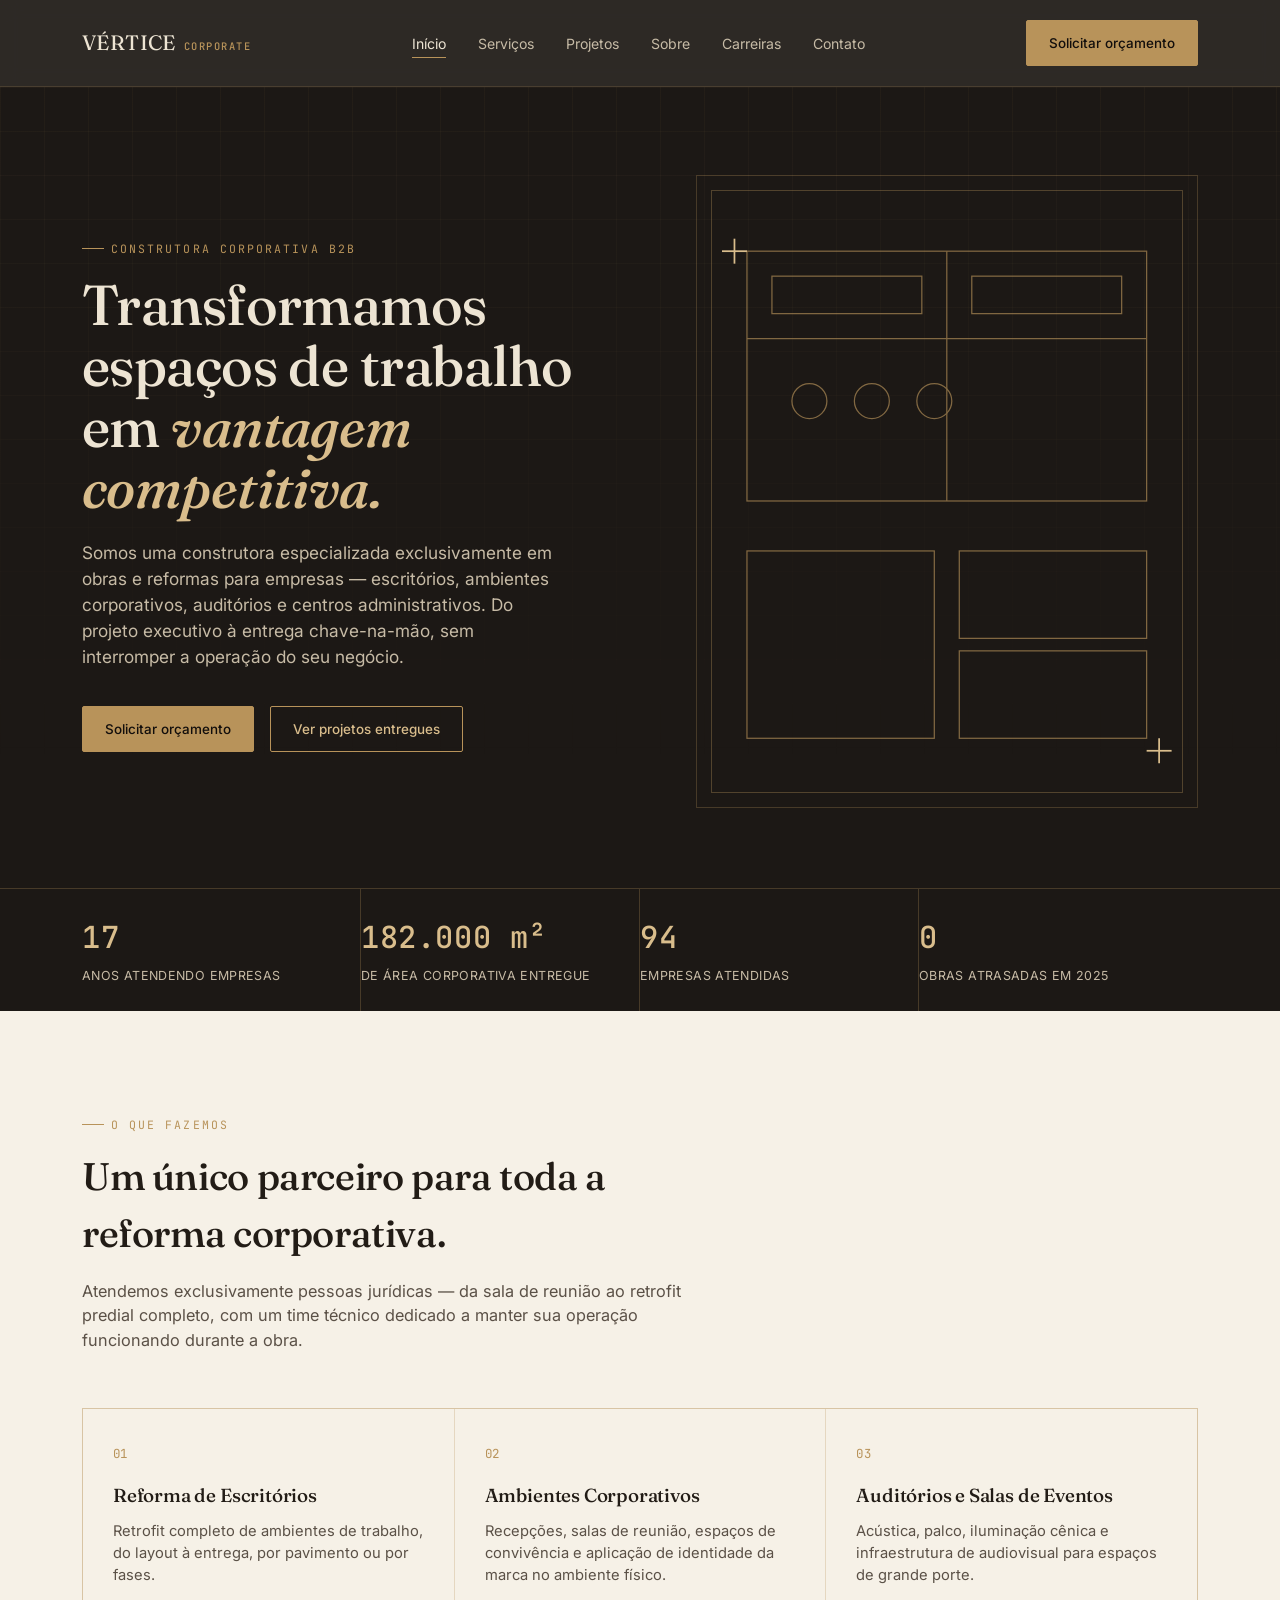
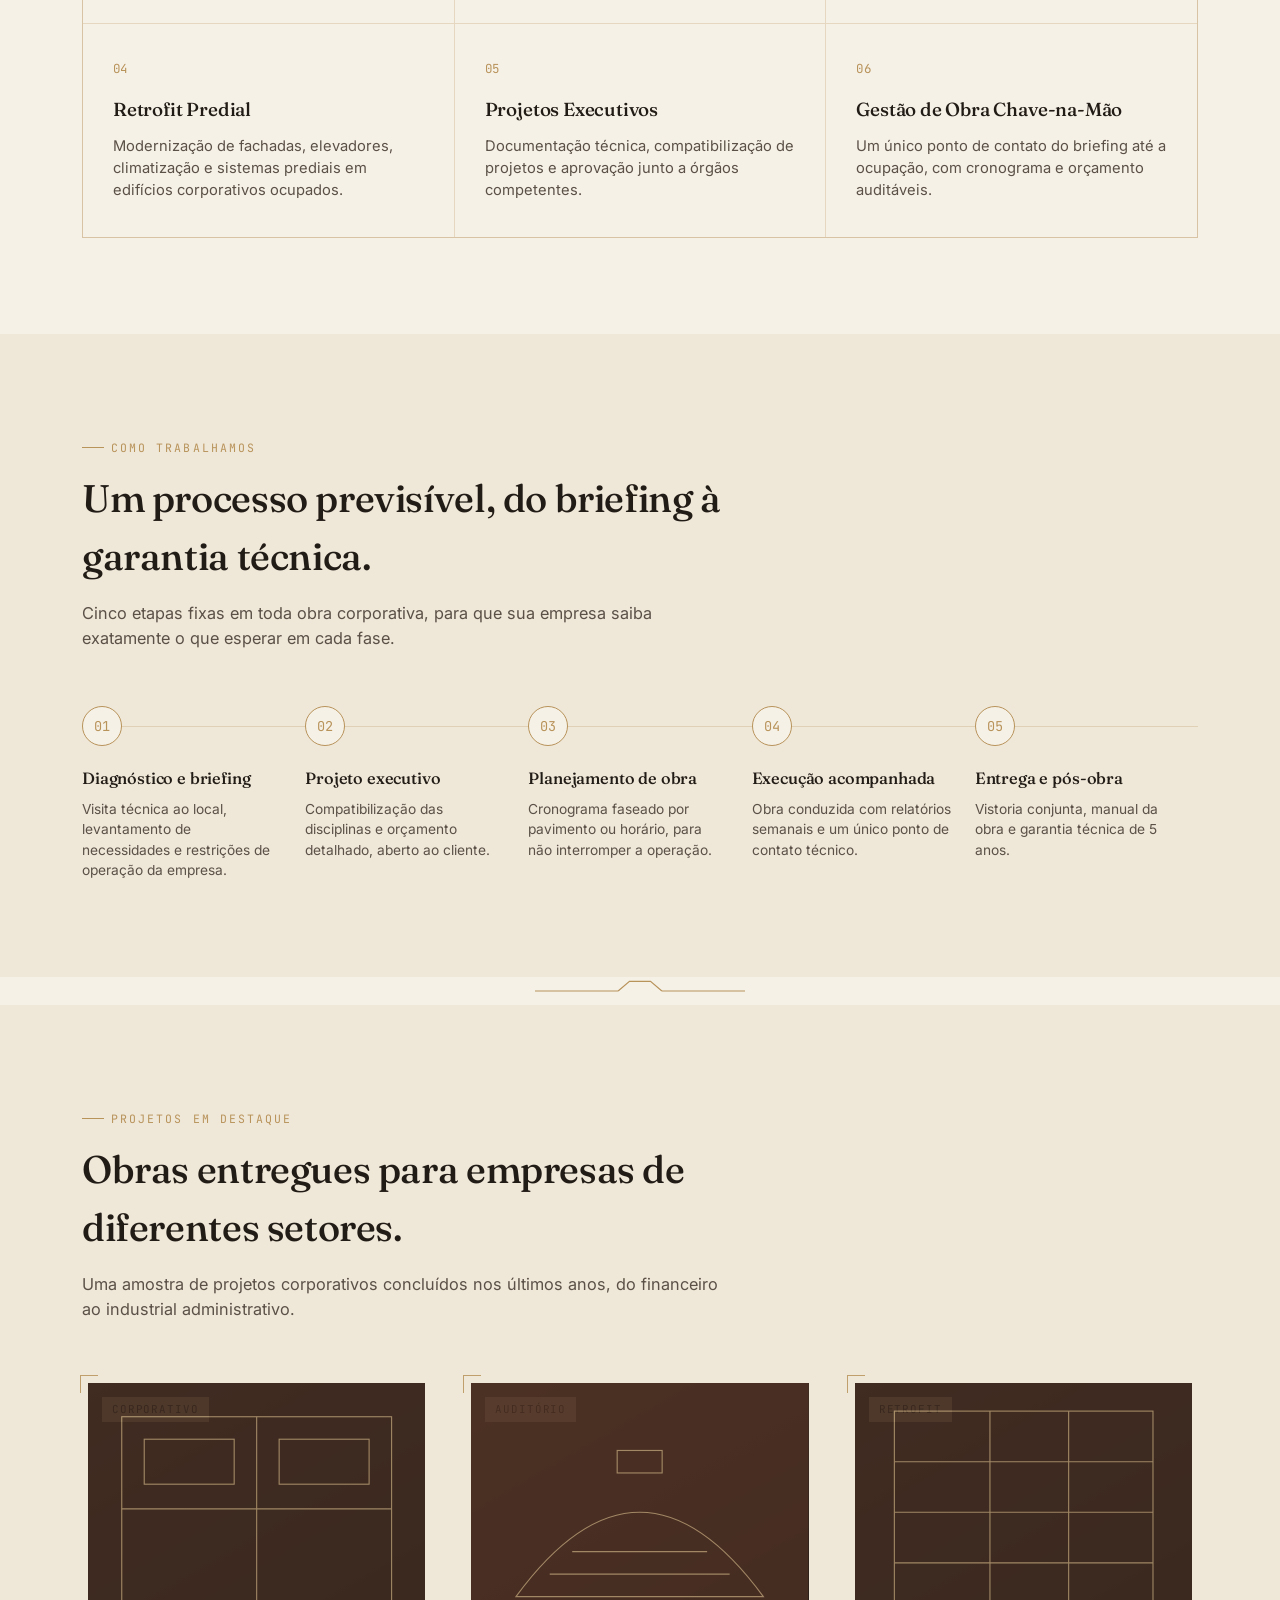
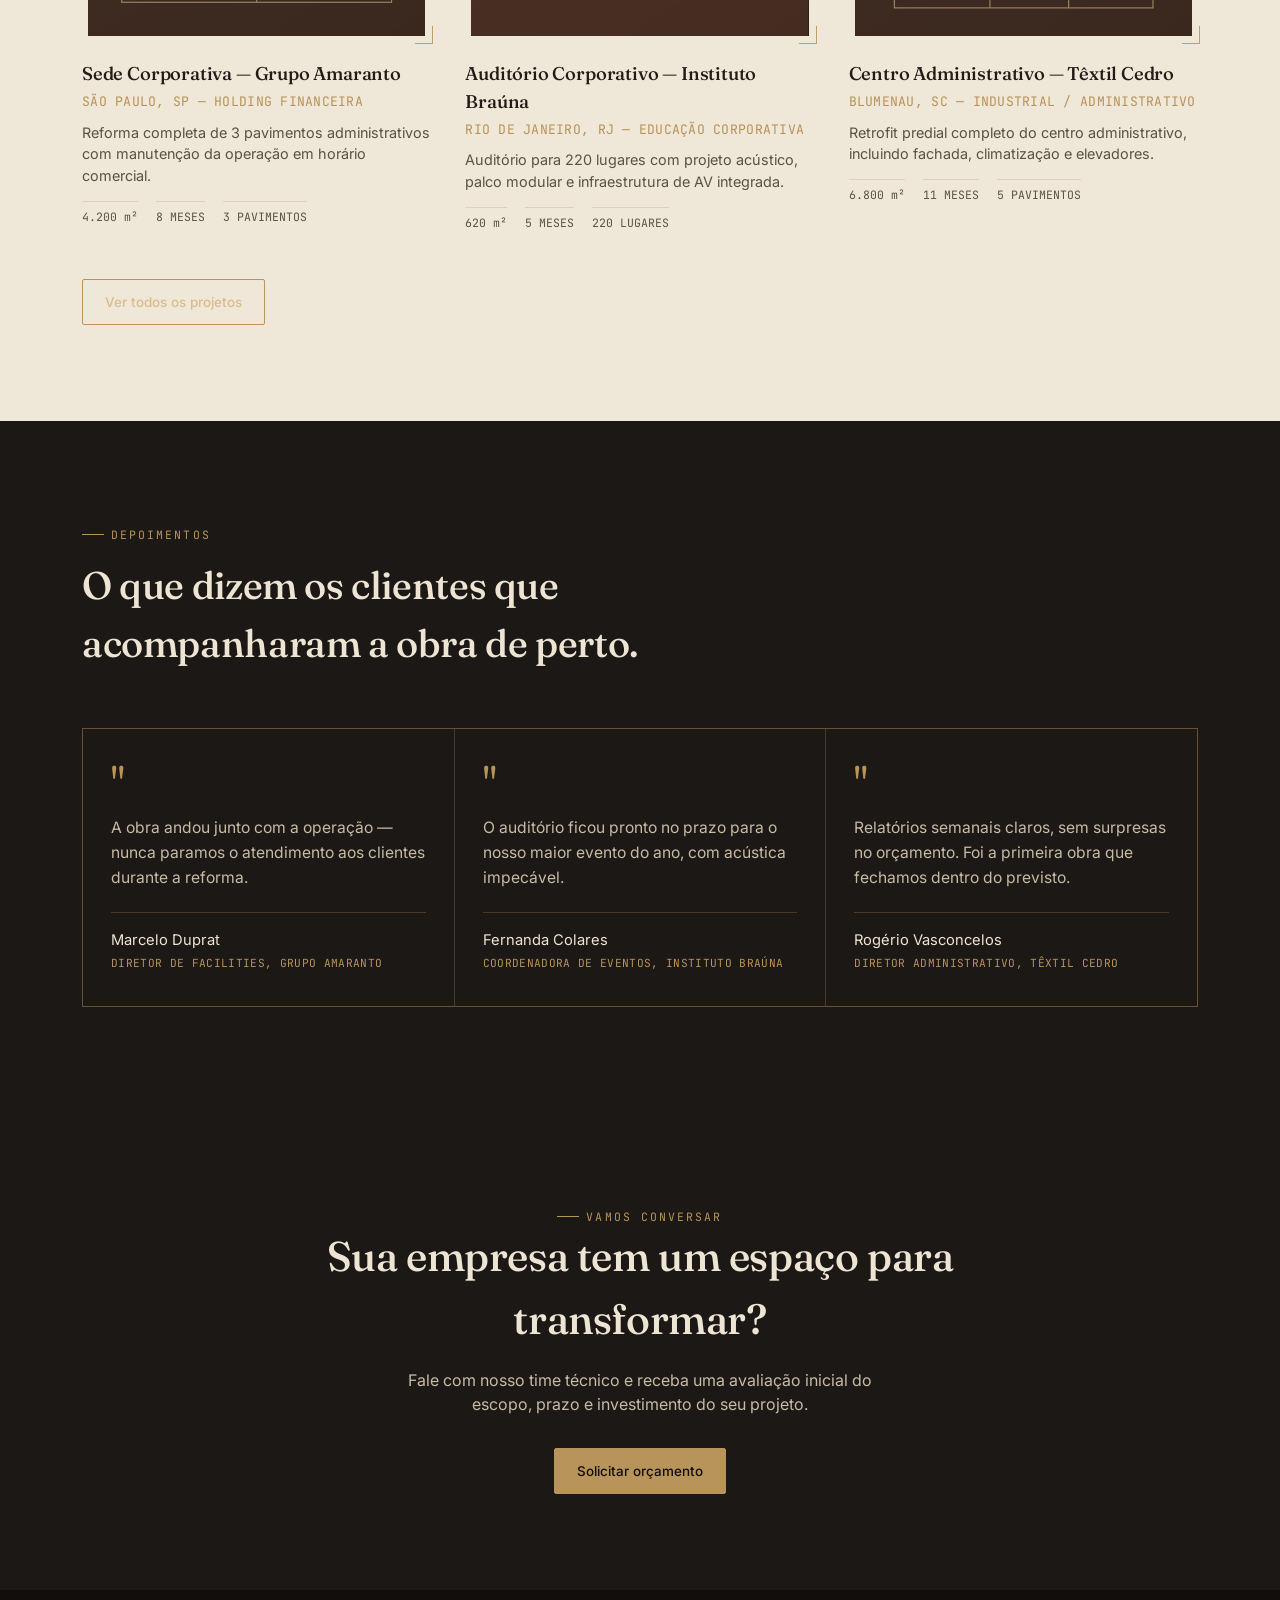
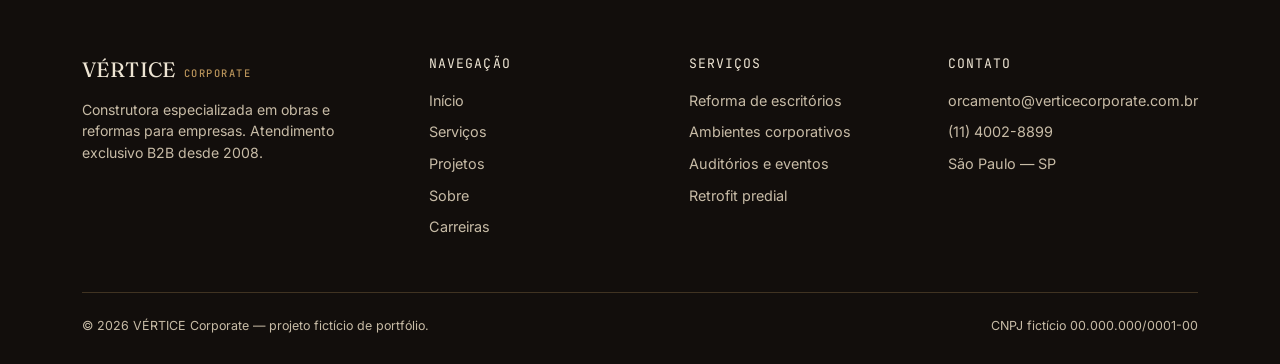
==== commit 26290b67: "Rename vertice-corporate (1).html to index.html" ====
--- a/index.html
+++ b/index.html
@@ -1,69 +1,577 @@
-
 <!DOCTYPE html>
 <html lang="pt-BR">
 <head>
-  <meta charset="UTF-8">
-  <meta name="viewport" content="width=device-width, initial-scale=1.0">
-
-  <title>VÉRTICE Corporate — Obras e Reformas para Empresas</title>
-
-  <!-- Google Fonts -->
-  <link rel="preconnect" href="https://fonts.googleapis.com">
-  <link rel="preconnect" href="https://fonts.gstatic.com" crossorigin>
-
-  <link
-    href="https://fonts.googleapis.com/css2?family=Fraunces:opsz,wght@9..144,300;9..144,400;9..144,500;9..144,600&family=Inter:wght@400;500;600;700&family=JetBrains+Mono:wght@400;500&display=swap"
-    rel="stylesheet"
-  >
-
-  <!-- CSS principal -->
-  <link rel="stylesheet" href="style.css">
-
-   <!-- JavaScript -->
-  <script src="script.js"></script>
+<meta charset="UTF-8">
+<meta name="viewport" content="width=device-width, initial-scale=1.0">
+<title>VÉRTICE Corporate — Obras e Reformas para Empresas</title>
+<link rel="preconnect" href="https://fonts.googleapis.com">
+<link rel="preconnect" href="https://fonts.gstatic.com" crossorigin>
+<link href="https://fonts.googleapis.com/css2?family=Fraunces:opsz,wght@9..144,300;9..144,400;9..144,500;9..144,600&family=Inter:wght@400;500;600;700&family=JetBrains+Mono:wght@400;500&display=swap" rel="stylesheet">
+<style>
+  :root{
+    --charcoal:#1C1815;
+    --charcoal-2:#120E0C;
+    --walnut:#3E2A20;
+    --walnut-light:#5C4030;
+    --brass:#B8935A;
+    --brass-light:#D9BD8C;
+    --ivory:#EDE4D3;
+    --ivory-dim:#C7BBA6;
+    --stone:#8C8377;
+    --paper:#F6F1E7;
+    --paper-2:#EFE7D8;
+    --ink:#221C16;
+    --ink-dim:#5B5147;
+    --line: rgba(184,147,90,0.28);
+    --radius: 2px;
+    --maxw: 1180px;
+    --ease: cubic-bezier(.16,.84,.44,1);
+  }
+
+  *,*::before,*::after{ box-sizing:border-box; }
+  html{ scroll-behavior:smooth; }
+  body{
+    margin:0;
+    background:var(--paper);
+    color:var(--ink);
+    font-family:'Inter',system-ui,sans-serif;
+    -webkit-font-smoothing:antialiased;
+    line-height:1.5;
+  }
+  h1,h2,h3,h4{
+    font-family:'Fraunces',serif;
+    font-weight:500;
+    margin:0;
+    letter-spacing:-0.01em;
+  }
+  p{ margin:0; }
+  a{ color:inherit; text-decoration:none; }
+  img{ max-width:100%; display:block; }
+  ul{ margin:0; padding:0; list-style:none; }
+  button{ font-family:inherit; cursor:pointer; }
+
+  .mono{
+    font-family:'JetBrains Mono',monospace;
+    letter-spacing:0.02em;
+  }
+  .eyebrow{
+    font-family:'JetBrains Mono',monospace;
+    font-size:0.72rem;
+    letter-spacing:0.18em;
+    text-transform:uppercase;
+    color:var(--brass);
+    display:inline-flex;
+    align-items:center;
+    gap:0.6em;
+  }
+  .eyebrow::before{
+    content:"";
+    width:22px; height:1px;
+    background:var(--brass);
+    display:inline-block;
+  }
+
+  :focus-visible{
+    outline:2px solid var(--brass);
+    outline-offset:3px;
+  }
+
+  .wrap{
+    max-width:var(--maxw);
+    margin:0 auto;
+    padding:0 32px;
+  }
+
+  /* ---------- HEADER ---------- */
+  .site-header{
+    position:sticky; top:0; z-index:100;
+    background:rgba(28,24,21,0.92);
+    backdrop-filter:blur(10px);
+    border-bottom:1px solid rgba(184,147,90,0.2);
+  }
+  .header-inner{
+    display:flex; align-items:center; justify-content:space-between;
+    padding:20px 32px;
+    max-width:var(--maxw); margin:0 auto;
+  }
+  .logo{
+    font-family:'Fraunces',serif;
+    font-size:1.3rem;
+    color:var(--ivory);
+    letter-spacing:0.02em;
+    display:flex; align-items:baseline; gap:8px;
+  }
+  .logo span{
+    color:var(--brass);
+    font-family:'JetBrains Mono',monospace;
+    font-size:0.65rem;
+    letter-spacing:0.14em;
+    font-weight:500;
+  }
+  nav.main-nav{ display:flex; align-items:center; gap:36px; }
+  nav.main-nav ul{ display:flex; gap:32px; }
+  nav.main-nav a{
+    font-size:0.88rem;
+    color:var(--ivory-dim);
+    position:relative;
+    padding:6px 0;
+    transition:color .2s var(--ease);
+  }
+  nav.main-nav a:hover, nav.main-nav a.active{ color:var(--ivory); }
+  nav.main-nav a.active::after{
+    content:"";
+    position:absolute; left:0; bottom:0;
+    width:100%; height:1px;
+    background:var(--brass);
+  }
+  .btn{
+    display:inline-flex; align-items:center; gap:10px;
+    padding:12px 22px;
+    font-size:0.84rem; font-weight:500;
+    border:1px solid var(--brass);
+    color:var(--brass-light);
+    background:transparent;
+    border-radius:var(--radius);
+    transition:all .25s var(--ease);
+    white-space:nowrap;
+  }
+  .btn:hover{ background:var(--brass); color:var(--charcoal-2); }
+  .btn-solid{ background:var(--brass); color:var(--charcoal-2); }
+  .btn-solid:hover{ background:var(--brass-light); border-color:var(--brass-light); }
+
+  .menu-toggle{
+    display:none;
+    background:none; border:none;
+    width:32px; height:22px;
+    position:relative;
+  }
+  .menu-toggle span{
+    position:absolute; left:0; width:100%; height:1px;
+    background:var(--ivory);
+    transition:all .25s var(--ease);
+  }
+  .menu-toggle span:nth-child(1){ top:0; }
+  .menu-toggle span:nth-child(2){ top:10px; }
+  .menu-toggle span:nth-child(3){ top:20px; }
+  .menu-toggle.open span:nth-child(1){ transform:translateY(10px) rotate(45deg); }
+  .menu-toggle.open span:nth-child(2){ opacity:0; }
+  .menu-toggle.open span:nth-child(3){ transform:translateY(-10px) rotate(-45deg); }
+
+  /* ---------- PAGES ---------- */
+  .page{ display:none; padding:0; margin:0; }
+  .page.active{ display:block; animation:fadeIn .5s var(--ease); }
+  @keyframes fadeIn{ from{opacity:0; transform:translateY(8px);} to{opacity:1; transform:translateY(0);} }
+
+  section{ padding:96px 0; }
+  .section-dark{ background:var(--charcoal); color:var(--ivory); }
+  .section-walnut{
+    background:
+      repeating-linear-gradient(100deg, rgba(184,147,90,0.05) 0px, rgba(184,147,90,0.05) 1px, transparent 1px, transparent 14px),
+      linear-gradient(160deg, var(--walnut), var(--walnut-light));
+    color:var(--ivory);
+  }
+  .section-paper{ background:var(--paper); }
+  .section-paper2{ background:var(--paper-2); }
+
+  .section-head{
+    max-width:640px;
+    margin-bottom:56px;
+  }
+  .section-head h2{ font-size:clamp(1.8rem,3vw,2.6rem); margin-top:14px; }
+  .section-head p{ margin-top:16px; color:var(--ink-dim); font-size:1.02rem; }
+  .section-dark .section-head p, .section-walnut .section-head p{ color:var(--ivory-dim); }
+
+  /* dovetail divider */
+  .divider{ display:flex; justify-content:center; padding:0 32px; }
+  .divider svg{ width:240px; height:28px; }
+  .divider line, .divider path{ stroke:var(--brass); stroke-width:1.3; fill:none; }
+
+  /* crop-mark corner card */
+  .crop-card{ position:relative; padding:6px; }
+  .crop-card::before, .crop-card::after{
+    content:""; position:absolute; width:18px; height:18px;
+    border-color:var(--brass); border-style:solid; border-width:0;
+    opacity:0.85;
+  }
+  .crop-card::before{ top:-2px; left:-2px; border-top-width:1.5px; border-left-width:1.5px; }
+  .crop-card::after{ bottom:-2px; right:-2px; border-bottom-width:1.5px; border-right-width:1.5px; }
+
+  /* ---------- HERO ---------- */
+  .hero{
+    background:var(--charcoal);
+    color:var(--ivory);
+    padding:88px 0 0;
+    position:relative;
+    overflow:hidden;
+  }
+  .hero::before{
+    content:"";
+    position:absolute; inset:0;
+    background-image:
+      linear-gradient(rgba(184,147,90,0.06) 1px, transparent 1px),
+      linear-gradient(90deg, rgba(184,147,90,0.06) 1px, transparent 1px);
+    background-size:44px 44px;
+    mask-image:linear-gradient(180deg, rgba(0,0,0,0.9), transparent 75%);
+    pointer-events:none;
+  }
+  .hero-grid{
+    position:relative;
+    display:grid;
+    grid-template-columns:1.05fr 0.95fr;
+    gap:60px;
+    align-items:center;
+  }
+  .hero h1{
+    font-size:clamp(2.4rem,4.4vw,3.6rem);
+    line-height:1.08;
+    margin-top:18px;
+    color:var(--ivory);
+  }
+  .hero h1 em{ font-style:italic; color:var(--brass-light); }
+  .hero p.lead{
+    margin-top:22px;
+    font-size:1.08rem;
+    color:var(--ivory-dim);
+    max-width:480px;
+  }
+  .hero-cta{ display:flex; gap:16px; margin-top:36px; flex-wrap:wrap; }
+
+  .hero-art{
+    position:relative;
+    aspect-ratio:4/5;
+    border:1px solid var(--line);
+  }
+  .hero-art .frame{
+    position:absolute; inset:14px;
+    border:1px solid rgba(184,147,90,0.35);
+  }
+  .hero-art svg{ width:100%; height:100%; }
+
+  .stats-strip{
+    border-top:1px solid var(--line);
+    margin-top:80px;
+  }
+  .stats-strip .wrap{
+    display:grid;
+    grid-template-columns:repeat(4,1fr);
+  }
+  .stat{
+    padding:26px 0 26px 0;
+    border-right:1px solid var(--line);
+    padding-left:0;
+  }
+  .stat:last-child{ border-right:none; }
+  .stat .num{ font-size:1.9rem; color:var(--brass-light); font-weight:500; }
+  .stat .lbl{ font-size:0.78rem; color:var(--ivory-dim); margin-top:6px; letter-spacing:0.03em; }
+
+  /* ---------- SERVICES GRID ---------- */
+  .services-grid{
+    display:grid;
+    grid-template-columns:repeat(3,1fr);
+    gap:1px;
+    background:var(--line);
+    border:1px solid var(--line);
+  }
+  .service-card{
+    background:var(--paper);
+    padding:36px 30px;
+    transition:background .3s var(--ease);
+  }
+  .service-card:hover{ background:var(--paper-2); }
+  .service-num{ font-family:'JetBrains Mono',monospace; color:var(--brass); font-size:0.78rem; }
+  .service-card h3{ font-size:1.18rem; margin-top:18px; color:var(--ink); }
+  .service-card p{ margin-top:10px; color:var(--ink-dim); font-size:0.92rem; }
+
+  /* ---------- PROJECT CARDS ---------- */
+  .projects-grid{
+    display:grid;
+    grid-template-columns:repeat(3,1fr);
+    gap:44px 34px;
+  }
+  .projects-grid.two-col{ grid-template-columns:repeat(2,1fr); }
+  .project-card{ }
+  .project-thumb{
+    aspect-ratio:4/3;
+    background:linear-gradient(150deg, var(--walnut-light), var(--charcoal));
+    position:relative;
+    overflow:hidden;
+  }
+  .project-thumb svg{ width:100%; height:100%; opacity:0.9; }
+  .project-tag{
+    position:absolute; top:14px; left:14px;
+    font-family:'JetBrains Mono',monospace;
+    font-size:0.68rem; letter-spacing:0.08em;
+    color:var(--charcoal-2);
+    background:var(--brass-light);
+    padding:4px 10px;
+  }
+  .project-meta{ padding-top:18px; }
+  .project-meta h3{ font-size:1.15rem; color:var(--ink); }
+  .project-meta .loc{ color:var(--brass); font-size:0.82rem; margin-top:4px; font-family:'JetBrains Mono',monospace; }
+  .project-meta p{ margin-top:10px; color:var(--ink-dim); font-size:0.9rem; }
+  .project-specs{ display:flex; gap:18px; margin-top:14px; flex-wrap:wrap; }
+  .project-specs span{ font-family:'JetBrains Mono',monospace; font-size:0.72rem; color:var(--ink-dim); border-top:1px solid var(--line); padding-top:6px; }
+
+  /* ---------- CTA BAND ---------- */
+  .cta-band{
+    background:var(--charcoal);
+    color:var(--ivory);
+    text-align:center;
+  }
+  .cta-band h2{ font-size:clamp(1.8rem,3.4vw,2.6rem); max-width:680px; margin:0 auto; }
+  .cta-band p{ color:var(--ivory-dim); margin-top:18px; max-width:520px; margin-left:auto; margin-right:auto; }
+  .cta-band .hero-cta{ justify-content:center; margin-top:32px; }
+
+  /* ---------- FOOTER ---------- */
+  footer{
+    background:var(--charcoal-2);
+    color:var(--ivory-dim);
+    padding:64px 0 28px;
+  }
+  .footer-grid{
+    display:grid;
+    grid-template-columns:1.4fr 1fr 1fr 1fr;
+    gap:40px;
+    padding-bottom:44px;
+    border-bottom:1px solid var(--line);
+  }
+  .footer-grid h4{ color:var(--ivory); font-size:0.82rem; letter-spacing:0.08em; text-transform:uppercase; font-family:'JetBrains Mono',monospace; font-weight:400; margin-bottom:16px; }
+  .footer-grid li{ margin-bottom:10px; font-size:0.9rem; }
+  .footer-grid a:hover{ color:var(--brass-light); }
+  .footer-bottom{
+    display:flex; justify-content:space-between; padding-top:24px;
+    font-size:0.78rem; flex-wrap:wrap; gap:10px;
+  }
+
+  /* ---------- ABOUT PAGE ---------- */
+  .about-hero{ background:var(--charcoal); color:var(--ivory); padding:80px 0 70px; }
+  .about-hero h1{ font-size:clamp(2rem,3.6vw,2.8rem); margin-top:16px; max-width:680px; }
+  .split{
+    display:grid; grid-template-columns:0.9fr 1.1fr; gap:64px; align-items:start;
+  }
+  .values-list{ display:grid; gap:30px; }
+  .value-item{ display:grid; grid-template-columns:auto 1fr; gap:20px; }
+  .value-num{ font-family:'JetBrains Mono',monospace; color:var(--brass); font-size:0.9rem; padding-top:2px; }
+  .value-item h4{ font-size:1.05rem; }
+  .value-item p{ color:var(--ink-dim); font-size:0.92rem; margin-top:8px; }
+
+  .timeline{ display:grid; gap:0; }
+  .timeline-item{
+    display:grid; grid-template-columns:90px 1fr; gap:24px;
+    padding:22px 0; border-top:1px solid var(--line);
+  }
+  .timeline-item:last-child{ border-bottom:1px solid var(--line); }
+  .timeline-year{ font-family:'JetBrains Mono',monospace; color:var(--brass); font-size:0.9rem; }
+  .timeline-item h4{ font-size:1rem; }
+  .timeline-item p{ color:var(--ink-dim); font-size:0.88rem; margin-top:6px; }
+
+  .team-grid{ display:grid; grid-template-columns:repeat(4,1fr); gap:28px; }
+  .team-card{ text-align:left; }
+  .team-photo{
+    aspect-ratio:3/4;
+    background:linear-gradient(160deg, var(--walnut-light), var(--charcoal));
+    margin-bottom:14px;
+    position:relative;
+  }
+  .team-photo svg{ width:100%; height:100%; opacity:0.85; }
+  .team-card h4{ font-size:0.98rem; }
+  .team-card .role{ font-family:'JetBrains Mono',monospace; font-size:0.72rem; color:var(--brass); margin-top:4px; }
+
+  .cert-strip{ display:flex; gap:40px; flex-wrap:wrap; align-items:center; }
+  .cert{ display:flex; align-items:center; gap:12px; font-size:0.85rem; color:var(--ink-dim); }
+  .cert svg{ width:26px; height:26px; flex:none; }
+
+  /* ---------- CONTACT PAGE ---------- */
+  .contact-hero{ background:var(--charcoal); color:var(--ivory); padding:80px 0 60px; }
+  .contact-hero h1{ font-size:clamp(2rem,3.6vw,2.8rem); margin-top:16px; max-width:640px; }
+  .contact-grid{ display:grid; grid-template-columns:1fr 1.15fr; gap:64px; }
+  .contact-info-list{ display:grid; gap:26px; margin-top:36px; }
+  .contact-info-item h4{ font-family:'JetBrains Mono',monospace; font-size:0.72rem; letter-spacing:0.08em; text-transform:uppercase; color:var(--brass); margin-bottom:6px; font-weight:500;}
+  .contact-info-item p{ font-size:0.98rem; }
+
+  .field{ margin-bottom:22px; }
+  .field label{ display:block; font-size:0.8rem; margin-bottom:8px; color:var(--ink-dim); font-family:'JetBrains Mono',monospace; letter-spacing:0.02em; }
+  .field input, .field select, .field textarea{
+    width:100%; padding:13px 14px;
+    background:var(--paper);
+    border:1px solid rgba(34,28,22,0.2);
+    border-radius:var(--radius);
+    font-family:'Inter',sans-serif;
+    font-size:0.95rem;
+    color:var(--ink);
+    transition:border-color .2s;
+  }
+  .field input:focus, .field select:focus, .field textarea:focus{
+    outline:none; border-color:var(--brass);
+  }
+  .field-row{ display:grid; grid-template-columns:1fr 1fr; gap:18px; }
+  .form-note{ font-size:0.82rem; color:var(--ink-dim); margin-top:6px; }
+  .success-msg{
+    display:none;
+    padding:18px 20px;
+    border:1px solid var(--brass);
+    color:var(--ink);
+    background:var(--paper-2);
+    font-size:0.92rem;
+    margin-top:18px;
+  }
+  .success-msg.show{ display:block; }
+
+  /* ---------- SERVICES PAGE DETAIL ---------- */
+  .service-detail{
+    display:grid; grid-template-columns:auto 1fr; gap:30px;
+    padding:40px 0; border-top:1px solid var(--line);
+  }
+  .service-detail:last-child{ border-bottom:1px solid var(--line); }
+  .service-detail .num{ font-family:'JetBrains Mono',monospace; color:var(--brass); font-size:1.1rem; }
+  .service-detail h3{ font-size:1.35rem; }
+  .service-detail p{ color:var(--ink-dim); margin-top:10px; max-width:640px; }
+  .service-detail .tags{ display:flex; gap:10px; margin-top:16px; flex-wrap:wrap; }
+  .service-detail .tags span{
+    font-family:'JetBrains Mono',monospace; font-size:0.7rem;
+    border:1px solid var(--line); padding:5px 10px; color:var(--ink-dim);
+  }
+
+  /* ---------- PROCESS (COMO TRABALHAMOS) ---------- */
+  .process-row{
+    display:grid;
+    grid-template-columns:repeat(5,1fr);
+    position:relative;
+  }
+  .process-row::before{
+    content:"";
+    position:absolute; top:20px; left:0; right:0;
+    height:1px; background:var(--line);
+    z-index:0;
+  }
+  .process-item{ position:relative; padding-right:24px; }
+  .process-item .pnum{
+    width:40px; height:40px;
+    border:1px solid var(--brass);
+    border-radius:50%;
+    display:flex; align-items:center; justify-content:center;
+    font-family:'JetBrains Mono',monospace; font-size:0.85rem; color:var(--brass);
+    background:var(--paper);
+    position:relative; z-index:1;
+  }
+  .process-item h4{ font-size:1.02rem; margin-top:20px; }
+  .process-item p{ font-size:0.86rem; color:var(--ink-dim); margin-top:8px; }
+
+  /* ---------- TESTIMONIALS ---------- */
+  .testi-grid{ display:grid; grid-template-columns:repeat(3,1fr); gap:1px; background:var(--line); border:1px solid var(--line); }
+  .testi-card{ background:var(--charcoal); padding:34px 28px; }
+  .testi-quote-mark{ font-family:'Fraunces',serif; font-size:2.6rem; color:var(--brass); line-height:1; display:block; }
+  .testi-card p.quote{ font-size:0.98rem; color:var(--ivory-dim); margin-top:10px; line-height:1.6; }
+  .testi-author{ margin-top:22px; padding-top:16px; border-top:1px solid var(--line); }
+  .testi-author .name{ color:var(--ivory); font-size:0.92rem; }
+  .testi-author .role{ font-family:'JetBrains Mono',monospace; font-size:0.7rem; color:var(--brass); margin-top:4px; letter-spacing:0.03em; }
+
+  /* ---------- FAQ ---------- */
+  .faq-list{ max-width:760px; }
+  .faq-item{ border-top:1px solid var(--line); }
+  .faq-item:last-child{ border-bottom:1px solid var(--line); }
+  .faq-item summary{
+    list-style:none;
+    cursor:pointer;
+    padding:22px 0;
+    display:flex; justify-content:space-between; align-items:center; gap:20px;
+    font-family:'Fraunces',serif; font-size:1.05rem; color:var(--ink);
+  }
+  .faq-item summary::-webkit-details-marker{ display:none; }
+  .faq-item summary::after{
+    content:"+";
+    font-family:'JetBrains Mono',monospace;
+    font-size:1.2rem; color:var(--brass);
+    flex:none;
+    transition:transform .25s var(--ease);
+  }
+  .faq-item[open] summary::after{ transform:rotate(45deg); }
+  .faq-item .faq-a{ padding:0 0 24px; color:var(--ink-dim); font-size:0.92rem; max-width:640px; }
+
+  /* ---------- CAREERS ---------- */
+  .culture-grid{ display:grid; grid-template-columns:repeat(2,1fr); gap:30px; }
+  .culture-card{ padding:30px; border:1px solid var(--line); background:var(--paper); }
+  .culture-card .cnum{ font-family:'JetBrains Mono',monospace; color:var(--brass); font-size:0.78rem; }
+  .culture-card h4{ font-size:1.08rem; margin-top:16px; }
+  .culture-card p{ font-size:0.9rem; color:var(--ink-dim); margin-top:10px; }
+
+  .benefits-strip{ display:flex; flex-wrap:wrap; gap:12px; }
+  .benefit-chip{
+    font-family:'JetBrains Mono',monospace; font-size:0.76rem;
+    border:1px solid var(--line); padding:9px 16px;
+    color:var(--ivory-dim);
+  }
+
+  .jobs-list{ display:grid; gap:1px; background:var(--line); border:1px solid var(--line); }
+  .job-card{
+    background:var(--paper); padding:26px 30px;
+    display:grid; grid-template-columns:1fr auto; align-items:center; gap:20px;
+  }
+  .job-card h4{ font-size:1.08rem; }
+  .job-badges{ display:flex; gap:10px; margin-top:10px; flex-wrap:wrap; }
+  .job-badges span{ font-family:'JetBrains Mono',monospace; font-size:0.68rem; color:var(--brass); border:1px solid var(--line); padding:4px 9px; }
+  .job-card p.jdesc{ font-size:0.86rem; color:var(--ink-dim); margin-top:10px; max-width:520px; }
+
+  /* reveal animation */
+  .reveal{ opacity:0; transform:translateY(18px); transition:opacity .7s var(--ease), transform .7s var(--ease); }
+  .reveal.in-view{ opacity:1; transform:translateY(0); }
+
+  @media (prefers-reduced-motion: reduce){
+    html{ scroll-behavior:auto; }
+    .reveal{ opacity:1; transform:none; transition:none; }
+    .page.active{ animation:none; }
+  }
+
+  /* ---------- RESPONSIVE ---------- */
+  @media (max-width:960px){
+    nav.main-nav ul{ display:none; }
+    .menu-toggle{ display:block; }
+    .header-inner .btn{ display:none; }
+    .hero-grid{ grid-template-columns:1fr; }
+    .hero-art{ display:none; }
+    .stats-strip .wrap{ grid-template-columns:repeat(2,1fr); }
+    .stat:nth-child(2){ border-right:none; }
+    .services-grid{ grid-template-columns:1fr; }
+    .projects-grid, .projects-grid.two-col{ grid-template-columns:1fr; }
+    .split{ grid-template-columns:1fr; }
+    .team-grid{ grid-template-columns:repeat(2,1fr); }
+    .footer-grid{ grid-template-columns:1fr 1fr; }
+    .contact-grid{ grid-template-columns:1fr; }
+    .field-row{ grid-template-columns:1fr; }
+    section{ padding:64px 0; }
+    .process-row{ grid-template-columns:1fr; gap:32px; }
+    .process-row::before{ display:none; }
+    .process-item{ padding-right:0; }
+    .testi-grid{ grid-template-columns:1fr; }
+    .culture-grid{ grid-template-columns:1fr; }
+    .job-card{ grid-template-columns:1fr; }
+  }
+
+  /* mobile nav panel */
+  .mobile-nav{
+    display:none;
+    position:fixed; inset:0; top:73px;
+    background:var(--charcoal-2);
+    z-index:99;
+    padding:20px 32px;
+  }
+  .mobile-nav.open{ display:block; }
+  .mobile-nav ul{ display:grid; gap:4px; }
+  .mobile-nav a{
+    display:block; padding:16px 0; font-size:1.1rem;
+    color:var(--ivory-dim); border-bottom:1px solid var(--line);
+    font-family:'Fraunces',serif;
+  }
+  .mobile-nav a.active{ color:var(--brass-light); }
+  .mobile-nav .btn{ margin-top:24px; width:100%; justify-content:center; }
+</style>
 </head>
-
 <body>
 
-  <!-- =====================================================
-       HEADER
-  ====================================================== -->
-
-  <header class="site-header">
-    <div class="header-inner">
-
-      <a href="#home" class="logo" data-nav="home">
-        VÉRTICE <span>CORPORATE</span>
-      </a>
-
-      <nav class="main-nav">
-        <ul>
-          <li><a href="#home" data-nav="home">Início</a></li>
-          <li><a href="#servicos" data-nav="servicos">Serviços</a></li>
-          <li><a href="#projetos" data-nav="projetos">Projetos</a></li>
-          <li><a href="#sobre" data-nav="sobre">Sobre</a></li>
-          <li><a href="#carreiras" data-nav="carreiras">Carreiras</a></li>
-          <li><a href="#contato" data-nav="contato">Contato</a></li>
-        </ul>
-      </nav>
-
-      <a href="#contato" class="btn btn-solid" data-nav="contato">
-        Solicitar orçamento
-      </a>
-
-      <button
-        class="menu-toggle"
-        aria-label="Abrir menu"
-        aria-expanded="false"
-      >
-        <span></span>
-        <span></span>
-        <span></span>
-      </button>
-
-    </div>
-
-    <div class="mobile-nav">
+<header class="site-header">
+  <div class="header-inner">
+    <a href="#home" class="logo" data-nav="home">VÉRTICE <span>CORPORATE</span></a>
+    <nav class="main-nav">
       <ul>
         <li><a href="#home" data-nav="home">Início</a></li>
         <li><a href="#servicos" data-nav="servicos">Serviços</a></li>
@@ -72,2017 +580,979 @@
         <li><a href="#carreiras" data-nav="carreiras">Carreiras</a></li>
         <li><a href="#contato" data-nav="contato">Contato</a></li>
       </ul>
-
-      <a href="#contato" class="btn btn-solid" data-nav="contato">
-        Solicitar orçamento
-      </a>
-    </div>
-  </header>
-
-
-  <!-- =====================================================
-       CONTEÚDO PRINCIPAL
-  ====================================================== -->
-
-  <main>
-
-    <!-- ===================== HOME ===================== -->
-
-    <section id="page-home" class="page active">
-
-      <div class="hero">
-        <div class="wrap">
-
-          <div class="hero-grid">
-
-            <div>
-              <span class="eyebrow">
-                Construtora corporativa B2B
-              </span>
-
-              <h1>
-                Transformamos espaços de trabalho em
-                <em>vantagem competitiva.</em>
-              </h1>
-
-              <p class="lead">
-                Somos uma construtora especializada exclusivamente em obras
-                e reformas para empresas — escritórios, ambientes corporativos,
-                auditórios e centros administrativos. Do projeto executivo à
-                entrega chave-na-mão, sem interromper a operação do seu negócio.
-              </p>
-
-              <div class="hero-cta">
-                <a href="#contato" class="btn btn-solid" data-nav="contato">
-                  Solicitar orçamento
-                </a>
-
-                <a href="#projetos" class="btn" data-nav="projetos">
-                  Ver projetos entregues
-                </a>
-              </div>
-            </div>
-
-            <div class="hero-art">
-              <div class="frame"></div>
-
-              <svg viewBox="0 0 400 500" xmlns="http://www.w3.org/2000/svg">
-                <rect width="400" height="500" fill="none"/>
-
-                <g stroke="#B8935A" stroke-width="1" opacity="0.65" fill="none">
-                  <rect x="40" y="60" width="320" height="200"/>
-                  <line x1="40" y1="130" x2="360" y2="130"/>
-                  <line x1="200" y1="60" x2="200" y2="260"/>
-                  <rect x="60" y="80" width="120" height="30"/>
-                  <rect x="220" y="80" width="120" height="30"/>
-                  <circle cx="90" cy="180" r="14"/>
-                  <circle cx="140" cy="180" r="14"/>
-                  <circle cx="190" cy="180" r="14"/>
-                  <rect x="40" y="300" width="150" height="150"/>
-                  <rect x="210" y="300" width="150" height="70"/>
-                  <rect x="210" y="380" width="150" height="70"/>
-                </g>
-
-                <g stroke="#D9BD8C" stroke-width="1.4">
-                  <line x1="30" y1="50" x2="30" y2="70"/>
-                  <line x1="20" y1="60" x2="40" y2="60"/>
-                  <line x1="370" y1="450" x2="370" y2="470"/>
-                  <line x1="360" y1="460" x2="380" y2="460"/>
+    </nav>
+    <a href="#contato" class="btn btn-solid" data-nav="contato">Solicitar orçamento</a>
+    <button class="menu-toggle" aria-label="Abrir menu" aria-expanded="false"><span></span><span></span><span></span></button>
+  </div>
+  <div class="mobile-nav">
+    <ul>
+      <li><a href="#home" data-nav="home">Início</a></li>
+      <li><a href="#servicos" data-nav="servicos">Serviços</a></li>
+      <li><a href="#projetos" data-nav="projetos">Projetos</a></li>
+      <li><a href="#sobre" data-nav="sobre">Sobre</a></li>
+      <li><a href="#carreiras" data-nav="carreiras">Carreiras</a></li>
+      <li><a href="#contato" data-nav="contato">Contato</a></li>
+    </ul>
+    <a href="#contato" class="btn btn-solid" data-nav="contato">Solicitar orçamento</a>
+  </div>
+</header>
+
+<main>
+
+<!-- ======================= HOME ======================= -->
+<section id="page-home" class="page active">
+
+  <div class="hero">
+    <div class="wrap">
+      <div class="hero-grid">
+        <div>
+          <span class="eyebrow">Construtora corporativa B2B</span>
+          <h1>Transformamos espaços de trabalho em <em>vantagem competitiva.</em></h1>
+          <p class="lead">Somos uma construtora especializada exclusivamente em obras e reformas para empresas — escritórios, ambientes corporativos, auditórios e centros administrativos. Do projeto executivo à entrega chave-na-mão, sem interromper a operação do seu negócio.</p>
+          <div class="hero-cta">
+            <a href="#contato" class="btn btn-solid" data-nav="contato">Solicitar orçamento</a>
+            <a href="#projetos" class="btn" data-nav="projetos">Ver projetos entregues</a>
+          </div>
+        </div>
+        <div class="hero-art">
+          <div class="frame"></div>
+          <svg viewBox="0 0 400 500" xmlns="http://www.w3.org/2000/svg">
+            <rect width="400" height="500" fill="none"/>
+            <g stroke="#B8935A" stroke-width="1" opacity="0.65" fill="none">
+              <rect x="40" y="60" width="320" height="200"/>
+              <line x1="40" y1="130" x2="360" y2="130"/>
+              <line x1="200" y1="60" x2="200" y2="260"/>
+              <rect x="60" y="80" width="120" height="30"/>
+              <rect x="220" y="80" width="120" height="30"/>
+              <circle cx="90" cy="180" r="14"/>
+              <circle cx="140" cy="180" r="14"/>
+              <circle cx="190" cy="180" r="14"/>
+              <rect x="40" y="300" width="150" height="150"/>
+              <rect x="210" y="300" width="150" height="70"/>
+              <rect x="210" y="380" width="150" height="70"/>
+            </g>
+            <g stroke="#D9BD8C" stroke-width="1.4">
+              <line x1="30" y1="50" x2="30" y2="70"/>
+              <line x1="20" y1="60" x2="40" y2="60"/>
+              <line x1="370" y1="450" x2="370" y2="470"/>
+              <line x1="360" y1="460" x2="380" y2="460"/>
+            </g>
+          </svg>
+        </div>
+      </div>
+    </div>
+
+    <div class="stats-strip">
+      <div class="wrap">
+        <div class="stat"><div class="num mono">17</div><div class="lbl">ANOS ATENDENDO EMPRESAS</div></div>
+        <div class="stat"><div class="num mono">182.000 m²</div><div class="lbl">DE ÁREA CORPORATIVA ENTREGUE</div></div>
+        <div class="stat"><div class="num mono">94</div><div class="lbl">EMPRESAS ATENDIDAS</div></div>
+        <div class="stat"><div class="num mono">0</div><div class="lbl">OBRAS ATRASADAS EM 2025</div></div>
+      </div>
+    </div>
+  </div>
+
+  <section class="section-paper">
+    <div class="wrap">
+      <div class="section-head reveal">
+        <span class="eyebrow">O que fazemos</span>
+        <h2>Um único parceiro para toda a reforma corporativa.</h2>
+        <p>Atendemos exclusivamente pessoas jurídicas — da sala de reunião ao retrofit predial completo, com um time técnico dedicado a manter sua operação funcionando durante a obra.</p>
+      </div>
+      <div class="services-grid reveal">
+        <div class="service-card">
+          <div class="service-num mono">01</div>
+          <h3>Reforma de Escritórios</h3>
+          <p>Retrofit completo de ambientes de trabalho, do layout à entrega, por pavimento ou por fases.</p>
+        </div>
+        <div class="service-card">
+          <div class="service-num mono">02</div>
+          <h3>Ambientes Corporativos</h3>
+          <p>Recepções, salas de reunião, espaços de convivência e aplicação de identidade da marca no ambiente físico.</p>
+        </div>
+        <div class="service-card">
+          <div class="service-num mono">03</div>
+          <h3>Auditórios e Salas de Eventos</h3>
+          <p>Acústica, palco, iluminação cênica e infraestrutura de audiovisual para espaços de grande porte.</p>
+        </div>
+        <div class="service-card">
+          <div class="service-num mono">04</div>
+          <h3>Retrofit Predial</h3>
+          <p>Modernização de fachadas, elevadores, climatização e sistemas prediais em edifícios corporativos ocupados.</p>
+        </div>
+        <div class="service-card">
+          <div class="service-num mono">05</div>
+          <h3>Projetos Executivos</h3>
+          <p>Documentação técnica, compatibilização de projetos e aprovação junto a órgãos competentes.</p>
+        </div>
+        <div class="service-card">
+          <div class="service-num mono">06</div>
+          <h3>Gestão de Obra Chave-na-Mão</h3>
+          <p>Um único ponto de contato do briefing até a ocupação, com cronograma e orçamento auditáveis.</p>
+        </div>
+      </div>
+    </div>
+  </section>
+
+  <section class="section-paper2">
+    <div class="wrap">
+      <div class="section-head reveal">
+        <span class="eyebrow">Como trabalhamos</span>
+        <h2>Um processo previsível, do briefing à garantia técnica.</h2>
+        <p>Cinco etapas fixas em toda obra corporativa, para que sua empresa saiba exatamente o que esperar em cada fase.</p>
+      </div>
+      <div class="process-row reveal">
+        <div class="process-item">
+          <div class="pnum">01</div>
+          <h4>Diagnóstico e briefing</h4>
+          <p>Visita técnica ao local, levantamento de necessidades e restrições de operação da empresa.</p>
+        </div>
+        <div class="process-item">
+          <div class="pnum">02</div>
+          <h4>Projeto executivo</h4>
+          <p>Compatibilização das disciplinas e orçamento detalhado, aberto ao cliente.</p>
+        </div>
+        <div class="process-item">
+          <div class="pnum">03</div>
+          <h4>Planejamento de obra</h4>
+          <p>Cronograma faseado por pavimento ou horário, para não interromper a operação.</p>
+        </div>
+        <div class="process-item">
+          <div class="pnum">04</div>
+          <h4>Execução acompanhada</h4>
+          <p>Obra conduzida com relatórios semanais e um único ponto de contato técnico.</p>
+        </div>
+        <div class="process-item">
+          <div class="pnum">05</div>
+          <h4>Entrega e pós-obra</h4>
+          <p>Vistoria conjunta, manual da obra e garantia técnica de 5 anos.</p>
+        </div>
+      </div>
+    </div>
+  </section>
+
+  <div class="divider section-paper">
+    <svg viewBox="0 0 240 32"><line x1="0" y1="16" x2="95" y2="16"/><path d="M95,16 L108,5 H132 L145,16"/><line x1="145" y1="16" x2="240" y2="16"/></svg>
+  </div>
+
+  <section class="section-paper2">
+    <div class="wrap">
+      <div class="section-head reveal">
+        <span class="eyebrow">Projetos em destaque</span>
+        <h2>Obras entregues para empresas de diferentes setores.</h2>
+        <p>Uma amostra de projetos corporativos concluídos nos últimos anos, do financeiro ao industrial administrativo.</p>
+      </div>
+      <div class="projects-grid reveal">
+
+        <div class="project-card">
+          <div class="crop-card">
+            <div class="project-thumb">
+              <span class="project-tag mono">CORPORATIVO</span>
+              <svg viewBox="0 0 300 225" xmlns="http://www.w3.org/2000/svg">
+                <rect width="300" height="225" fill="#3E2A20"/>
+                <g stroke="#D9BD8C" stroke-width="1" fill="none" opacity="0.7">
+                  <rect x="30" y="30" width="240" height="165"/>
+                  <line x1="150" y1="30" x2="150" y2="195"/>
+                  <line x1="30" y1="112" x2="270" y2="112"/>
+                  <rect x="50" y="50" width="80" height="40"/>
+                  <rect x="170" y="50" width="80" height="40"/>
                 </g>
               </svg>
             </div>
-
-          </div>
-        </div>
-
-        <div class="stats-strip">
-          <div class="wrap">
-
-            <div class="stat">
-              <div class="num mono">17</div>
-              <div class="lbl">ANOS ATENDENDO EMPRESAS</div>
+          </div>
+          <div class="project-meta">
+            <h3>Sede Corporativa — Grupo Amaranto</h3>
+            <div class="loc mono">SÃO PAULO, SP — HOLDING FINANCEIRA</div>
+            <p>Reforma completa de 3 pavimentos administrativos com manutenção da operação em horário comercial.</p>
+            <div class="project-specs">
+              <span>4.200 m²</span>
+              <span>8 MESES</span>
+              <span>3 PAVIMENTOS</span>
             </div>
-
-            <div class="stat">
-              <div class="num mono">182.000 m²</div>
-              <div class="lbl">DE ÁREA CORPORATIVA ENTREGUE</div>
+          </div>
+        </div>
+
+        <div class="project-card">
+          <div class="crop-card">
+            <div class="project-thumb">
+              <span class="project-tag mono">AUDITÓRIO</span>
+              <svg viewBox="0 0 300 225" xmlns="http://www.w3.org/2000/svg">
+                <rect width="300" height="225" fill="#4A2F23"/>
+                <g stroke="#D9BD8C" stroke-width="1" fill="none" opacity="0.7">
+                  <path d="M40,190 Q150,40 260,190 Z"/>
+                  <line x1="90" y1="150" x2="210" y2="150"/>
+                  <line x1="70" y1="170" x2="230" y2="170"/>
+                  <rect x="130" y="60" width="40" height="20"/>
+                </g>
+              </svg>
             </div>
-
-            <div class="stat">
-              <div class="num mono">94</div>
-              <div class="lbl">EMPRESAS ATENDIDAS</div>
+          </div>
+          <div class="project-meta">
+            <h3>Auditório Corporativo — Instituto Braúna</h3>
+            <div class="loc mono">RIO DE JANEIRO, RJ — EDUCAÇÃO CORPORATIVA</div>
+            <p>Auditório para 220 lugares com projeto acústico, palco modular e infraestrutura de AV integrada.</p>
+            <div class="project-specs">
+              <span>620 m²</span>
+              <span>5 MESES</span>
+              <span>220 LUGARES</span>
             </div>
-
-            <div class="stat">
-              <div class="num mono">0</div>
-              <div class="lbl">OBRAS ATRASADAS EM 2025</div>
+          </div>
+        </div>
+
+        <div class="project-card">
+          <div class="crop-card">
+            <div class="project-thumb">
+              <span class="project-tag mono">RETROFIT</span>
+              <svg viewBox="0 0 300 225" xmlns="http://www.w3.org/2000/svg">
+                <rect width="300" height="225" fill="#3E2A20"/>
+                <g stroke="#D9BD8C" stroke-width="1" fill="none" opacity="0.7">
+                  <rect x="35" y="25" width="230" height="175"/>
+                  <line x1="35" y1="70" x2="265" y2="70"/>
+                  <line x1="35" y1="115" x2="265" y2="115"/>
+                  <line x1="35" y1="160" x2="265" y2="160"/>
+                  <line x1="120" y1="25" x2="120" y2="200"/>
+                  <line x1="190" y1="25" x2="190" y2="200"/>
+                </g>
+              </svg>
             </div>
-
-          </div>
-        </div>
-      </div>
-
-
-      <!-- ================= SERVIÇOS RESUMIDOS ================= -->
-
-      <section class="section-paper">
-
-        <div class="wrap">
-
-          <div class="section-head reveal">
-            <span class="eyebrow">O que fazemos</span>
-
-            <h2>
-              Um único parceiro para toda a reforma corporativa.
-            </h2>
-
-            <p>
-              Atendemos exclusivamente pessoas jurídicas — da sala de reunião
-              ao retrofit predial completo, com um time técnico dedicado a
-              manter sua operação funcionando durante a obra.
-            </p>
-          </div>
-
-          <div class="services-grid reveal">
-
-            <div class="service-card">
-              <div class="service-num mono">01</div>
-              <h3>Reforma de Escritórios</h3>
-              <p>
-                Retrofit completo de ambientes de trabalho, do layout à
-                entrega, por pavimento ou por fases.
-              </p>
+          </div>
+          <div class="project-meta">
+            <h3>Centro Administrativo — Têxtil Cedro</h3>
+            <div class="loc mono">BLUMENAU, SC — INDUSTRIAL / ADMINISTRATIVO</div>
+            <p>Retrofit predial completo do centro administrativo, incluindo fachada, climatização e elevadores.</p>
+            <div class="project-specs">
+              <span>6.800 m²</span>
+              <span>11 MESES</span>
+              <span>5 PAVIMENTOS</span>
             </div>
-
-            <div class="service-card">
-              <div class="service-num mono">02</div>
-              <h3>Ambientes Corporativos</h3>
-              <p>
-                Recepções, salas de reunião, espaços de convivência e
-                aplicação de identidade da marca no ambiente físico.
-              </p>
+          </div>
+        </div>
+
+      </div>
+      <div style="margin-top:48px;">
+        <a href="#projetos" class="btn" data-nav="projetos">Ver todos os projetos</a>
+      </div>
+    </div>
+  </section>
+
+  <section class="section-dark">
+    <div class="wrap">
+      <div class="section-head reveal">
+        <span class="eyebrow">Depoimentos</span>
+        <h2>O que dizem os clientes que acompanharam a obra de perto.</h2>
+      </div>
+      <div class="testi-grid reveal">
+        <div class="testi-card">
+          <span class="testi-quote-mark">"</span>
+          <p class="quote">A obra andou junto com a operação — nunca paramos o atendimento aos clientes durante a reforma.</p>
+          <div class="testi-author">
+            <div class="name">Marcelo Duprat</div>
+            <div class="role mono">DIRETOR DE FACILITIES, GRUPO AMARANTO</div>
+          </div>
+        </div>
+        <div class="testi-card">
+          <span class="testi-quote-mark">"</span>
+          <p class="quote">O auditório ficou pronto no prazo para o nosso maior evento do ano, com acústica impecável.</p>
+          <div class="testi-author">
+            <div class="name">Fernanda Colares</div>
+            <div class="role mono">COORDENADORA DE EVENTOS, INSTITUTO BRAÚNA</div>
+          </div>
+        </div>
+        <div class="testi-card">
+          <span class="testi-quote-mark">"</span>
+          <p class="quote">Relatórios semanais claros, sem surpresas no orçamento. Foi a primeira obra que fechamos dentro do previsto.</p>
+          <div class="testi-author">
+            <div class="name">Rogério Vasconcelos</div>
+            <div class="role mono">DIRETOR ADMINISTRATIVO, TÊXTIL CEDRO</div>
+          </div>
+        </div>
+      </div>
+    </div>
+  </section>
+
+  <section class="cta-band">
+    <div class="wrap reveal">
+      <span class="eyebrow" style="justify-content:center;">Vamos conversar</span>
+      <h2>Sua empresa tem um espaço para transformar?</h2>
+      <p>Fale com nosso time técnico e receba uma avaliação inicial do escopo, prazo e investimento do seu projeto.</p>
+      <div class="hero-cta">
+        <a href="#contato" class="btn btn-solid" data-nav="contato">Solicitar orçamento</a>
+      </div>
+    </div>
+  </section>
+
+</section>
+
+<!-- ======================= SERVIÇOS ======================= -->
+<section id="page-servicos" class="page">
+  <div class="about-hero">
+    <div class="wrap reveal">
+      <span class="eyebrow">Serviços</span>
+      <h1>Da reforma pontual ao retrofit predial completo.</h1>
+      <p class="lead" style="margin-top:18px;">Cada serviço é conduzido pelo mesmo time técnico, do projeto executivo à entrega — para que sua empresa tenha um único ponto de contato durante toda a obra.</p>
+    </div>
+  </div>
+
+  <section class="section-paper">
+    <div class="wrap">
+
+      <div class="service-detail reveal">
+        <div class="num">01</div>
+        <div>
+          <h3>Reforma de Escritórios</h3>
+          <p>Retrofit completo de ambientes de trabalho — layout, elétrica, climatização, mobiliário e acabamento — planejado por fases para minimizar o impacto na rotina das equipes.</p>
+          <div class="tags"><span>LAYOUT</span><span>ELÉTRICA E DADOS</span><span>CLIMATIZAÇÃO</span><span>MOBILIÁRIO CORPORATIVO</span></div>
+        </div>
+      </div>
+
+      <div class="service-detail reveal">
+        <div class="num">02</div>
+        <div>
+          <h3>Ambientes Corporativos</h3>
+          <p>Recepções, salas de reunião, espaços de convivência e aplicação da identidade visual da empresa no ambiente físico, com foco em experiência de clientes e colaboradores.</p>
+          <div class="tags"><span>RECEPÇÕES</span><span>SALAS DE REUNIÃO</span><span>BRANDING FÍSICO</span><span>ACABAMENTO PREMIUM</span></div>
+        </div>
+      </div>
+
+      <div class="service-detail reveal">
+        <div class="num">03</div>
+        <div>
+          <h3>Auditórios e Salas de Eventos</h3>
+          <p>Projeto acústico, palco, iluminação cênica e infraestrutura de audiovisual para auditórios, salas de treinamento e espaços de eventos corporativos.</p>
+          <div class="tags"><span>ACÚSTICA</span><span>ILUMINAÇÃO CÊNICA</span><span>AV E STREAMING</span><span>MOBILIÁRIO DE PALCO</span></div>
+        </div>
+      </div>
+
+      <div class="service-detail reveal">
+        <div class="num">04</div>
+        <div>
+          <h3>Retrofit Predial</h3>
+          <p>Modernização de fachadas, elevadores, sistemas de climatização e infraestrutura predial em edifícios corporativos ocupados, com obra faseada por pavimento.</p>
+          <div class="tags"><span>FACHADAS</span><span>ELEVADORES</span><span>SISTEMAS PREDIAIS</span><span>EFICIÊNCIA ENERGÉTICA</span></div>
+        </div>
+      </div>
+
+      <div class="service-detail reveal">
+        <div class="num">05</div>
+        <div>
+          <h3>Projetos Executivos</h3>
+          <p>Desenvolvimento de documentação técnica, compatibilização entre disciplinas e aprovação junto aos órgãos competentes antes do início da obra.</p>
+          <div class="tags"><span>PROJETO EXECUTIVO</span><span>COMPATIBILIZAÇÃO</span><span>APROVAÇÕES</span><span>ORÇAMENTO DETALHADO</span></div>
+        </div>
+      </div>
+
+      <div class="service-detail reveal">
+        <div class="num">06</div>
+        <div>
+          <h3>Gestão de Obra Chave-na-Mão</h3>
+          <p>Um único ponto de contato do briefing à ocupação, com cronograma físico-financeiro auditável e relatórios semanais de andamento.</p>
+          <div class="tags"><span>GESTÃO DE OBRA</span><span>CRONOGRAMA AUDITÁVEL</span><span>RELATÓRIOS SEMANAIS</span><span>ENTREGA CHAVE-NA-MÃO</span></div>
+        </div>
+      </div>
+
+    </div>
+  </section>
+
+  <section class="cta-band">
+    <div class="wrap reveal">
+      <span class="eyebrow" style="justify-content:center;">Próximo passo</span>
+      <h2>Conte o escopo do seu projeto e receba uma proposta técnica.</h2>
+      <div class="hero-cta">
+        <a href="#contato" class="btn btn-solid" data-nav="contato">Solicitar orçamento</a>
+      </div>
+    </div>
+  </section>
+</section>
+
+<!-- ======================= PROJETOS ======================= -->
+<section id="page-projetos" class="page">
+  <div class="about-hero">
+    <div class="wrap reveal">
+      <span class="eyebrow">Projetos</span>
+      <h1>Obras entregues para empresas de diferentes portes e setores.</h1>
+      <p class="lead" style="margin-top:18px;">Selecionamos projetos que representam a amplitude do nosso trabalho — de escritórios de médio porte a retrofits prediais completos.</p>
+    </div>
+  </div>
+
+  <section class="section-paper">
+    <div class="wrap">
+      <div class="projects-grid two-col reveal">
+
+        <div class="project-card">
+          <div class="crop-card">
+            <div class="project-thumb">
+              <span class="project-tag mono">CORPORATIVO</span>
+              <svg viewBox="0 0 300 225"><rect width="300" height="225" fill="#3E2A20"/><g stroke="#D9BD8C" stroke-width="1" fill="none" opacity="0.7"><rect x="30" y="30" width="240" height="165"/><line x1="150" y1="30" x2="150" y2="195"/><line x1="30" y1="112" x2="270" y2="112"/><rect x="50" y="50" width="80" height="40"/></g></svg>
             </div>
-
-            <div class="service-card">
-              <div class="service-num mono">03</div>
-              <h3>Auditórios e Salas de Eventos</h3>
-              <p>
-                Acústica, palco, iluminação cênica e infraestrutura de
-                audiovisual para espaços de grande porte.
-              </p>
+          </div>
+          <div class="project-meta">
+            <h3>Sede Corporativa — Grupo Amaranto</h3>
+            <div class="loc mono">SÃO PAULO, SP — HOLDING FINANCEIRA</div>
+            <p>Reforma completa de 3 pavimentos administrativos com manutenção da operação em horário comercial.</p>
+            <div class="project-specs"><span>4.200 m²</span><span>8 MESES</span><span>3 PAVIMENTOS</span></div>
+          </div>
+        </div>
+
+        <div class="project-card">
+          <div class="crop-card">
+            <div class="project-thumb">
+              <span class="project-tag mono">AUDITÓRIO</span>
+              <svg viewBox="0 0 300 225"><rect width="300" height="225" fill="#4A2F23"/><g stroke="#D9BD8C" stroke-width="1" fill="none" opacity="0.7"><path d="M40,190 Q150,40 260,190 Z"/><line x1="90" y1="150" x2="210" y2="150"/></g></svg>
             </div>
-
-            <div class="service-card">
-              <div class="service-num mono">04</div>
-              <h3>Retrofit Predial</h3>
-              <p>
-                Modernização de fachadas, elevadores, climatização e sistemas
-                prediais em edifícios corporativos ocupados.
-              </p>
+          </div>
+          <div class="project-meta">
+            <h3>Auditório Corporativo — Instituto Braúna</h3>
+            <div class="loc mono">RIO DE JANEIRO, RJ — EDUCAÇÃO CORPORATIVA</div>
+            <p>Auditório para 220 lugares com projeto acústico, palco modular e infraestrutura de AV integrada.</p>
+            <div class="project-specs"><span>620 m²</span><span>5 MESES</span><span>220 LUGARES</span></div>
+          </div>
+        </div>
+
+        <div class="project-card">
+          <div class="crop-card">
+            <div class="project-thumb">
+              <span class="project-tag mono">RETROFIT</span>
+              <svg viewBox="0 0 300 225"><rect width="300" height="225" fill="#3E2A20"/><g stroke="#D9BD8C" stroke-width="1" fill="none" opacity="0.7"><rect x="35" y="25" width="230" height="175"/><line x1="35" y1="70" x2="265" y2="70"/><line x1="35" y1="115" x2="265" y2="115"/><line x1="120" y1="25" x2="120" y2="200"/></g></svg>
             </div>
-
-            <div class="service-card">
-              <div class="service-num mono">05</div>
-              <h3>Projetos Executivos</h3>
-              <p>
-                Documentação técnica, compatibilização de projetos e aprovação
-                junto a órgãos competentes.
-              </p>
+          </div>
+          <div class="project-meta">
+            <h3>Centro Administrativo — Têxtil Cedro</h3>
+            <div class="loc mono">BLUMENAU, SC — INDUSTRIAL / ADMINISTRATIVO</div>
+            <p>Retrofit predial completo do centro administrativo, incluindo fachada, climatização e elevadores.</p>
+            <div class="project-specs"><span>6.800 m²</span><span>11 MESES</span><span>5 PAVIMENTOS</span></div>
+          </div>
+        </div>
+
+        <div class="project-card">
+          <div class="crop-card">
+            <div class="project-thumb">
+              <span class="project-tag mono">ESCRITÓRIO</span>
+              <svg viewBox="0 0 300 225"><rect width="300" height="225" fill="#4A2F23"/><g stroke="#D9BD8C" stroke-width="1" fill="none" opacity="0.7"><rect x="40" y="40" width="220" height="150"/><circle cx="90" cy="100" r="16"/><circle cx="150" cy="100" r="16"/><circle cx="210" cy="100" r="16"/><line x1="40" y1="150" x2="260" y2="150"/></g></svg>
             </div>
-
-            <div class="service-card">
-              <div class="service-num mono">06</div>
-              <h3>Gestão de Obra Chave-na-Mão</h3>
-              <p>
-                Um único ponto de contato do briefing até a ocupação,
-                com cronograma e orçamento auditáveis.
-              </p>
+          </div>
+          <div class="project-meta">
+            <h3>Escritório Regional — Advocacia Ipê &amp; Mourão</h3>
+            <div class="loc mono">BELO HORIZONTE, MG — SERVIÇOS JURÍDICOS</div>
+            <p>Reforma de escritório com salas de reunião acusticamente isoladas e recepção alinhada à marca do escritório.</p>
+            <div class="project-specs"><span>1.100 m²</span><span>4 MESES</span><span>1 PAVIMENTO</span></div>
+          </div>
+        </div>
+
+        <div class="project-card">
+          <div class="crop-card">
+            <div class="project-thumb">
+              <span class="project-tag mono">CORPORATIVO</span>
+              <svg viewBox="0 0 300 225"><rect width="300" height="225" fill="#3E2A20"/><g stroke="#D9BD8C" stroke-width="1" fill="none" opacity="0.7"><rect x="30" y="35" width="110" height="80"/><rect x="160" y="35" width="110" height="80"/><rect x="30" y="130" width="240" height="60"/></g></svg>
             </div>
-
-          </div>
-
-        </div>
-
-      </section>
-
-
-      <!-- ================= PROCESSO ================= -->
-
-      <section class="section-paper2">
-
-        <div class="wrap">
-
-          <div class="section-head reveal">
-            <span class="eyebrow">Como trabalhamos</span>
-
-            <h2>
-              Um processo previsível, do briefing à garantia técnica.
-            </h2>
-
-            <p>
-              Cinco etapas fixas em toda obra corporativa, para que sua empresa
-              saiba exatamente o que esperar em cada fase.
-            </p>
-          </div>
-
-          <div class="process-row reveal">
-
-            <div class="process-item">
-              <div class="pnum">01</div>
-              <h4>Diagnóstico e briefing</h4>
-              <p>
-                Visita técnica ao local, levantamento de necessidades e
-                restrições de operação da empresa.
-              </p>
+          </div>
+          <div class="project-meta">
+            <h3>Campus Corporativo — TecnoFibra Sistemas</h3>
+            <div class="loc mono">CAMPINAS, SP — TECNOLOGIA</div>
+            <p>Projeto e obra de novo campus administrativo com áreas de colaboração, refeitório e auditório interno.</p>
+            <div class="project-specs"><span>9.400 m²</span><span>14 MESES</span><span>2 EDIFÍCIOS</span></div>
+          </div>
+        </div>
+
+        <div class="project-card">
+          <div class="crop-card">
+            <div class="project-thumb">
+              <span class="project-tag mono">RETROFIT</span>
+              <svg viewBox="0 0 300 225"><rect width="300" height="225" fill="#4A2F23"/><g stroke="#D9BD8C" stroke-width="1" fill="none" opacity="0.7"><rect x="50" y="20" width="200" height="185"/><line x1="50" y1="60" x2="250" y2="60"/><line x1="50" y1="100" x2="250" y2="100"/><line x1="50" y1="140" x2="250" y2="140"/><line x1="50" y1="180" x2="250" y2="180"/></g></svg>
             </div>
-
-            <div class="process-item">
-              <div class="pnum">02</div>
-              <h4>Projeto executivo</h4>
-              <p>
-                Compatibilização das disciplinas e orçamento detalhado,
-                aberto ao cliente.
-              </p>
+          </div>
+          <div class="project-meta">
+            <h3>Centro Administrativo — Rede Saúde Alecrim</h3>
+            <div class="loc mono">CURITIBA, PR — SAÚDE / ADMINISTRATIVO</div>
+            <p>Retrofit da torre administrativa com modernização de fachada e adequação de sistemas prediais.</p>
+            <div class="project-specs"><span>5.300 m²</span><span>9 MESES</span><span>7 PAVIMENTOS</span></div>
+          </div>
+        </div>
+
+      </div>
+    </div>
+  </section>
+
+  <section class="cta-band">
+    <div class="wrap reveal">
+      <span class="eyebrow" style="justify-content:center;">Seu projeto pode ser o próximo</span>
+      <h2>Conte um pouco sobre o espaço que sua empresa precisa transformar.</h2>
+      <div class="hero-cta">
+        <a href="#contato" class="btn btn-solid" data-nav="contato">Solicitar orçamento</a>
+      </div>
+    </div>
+  </section>
+
+  <section class="section-paper2">
+    <div class="wrap">
+      <div class="section-head reveal">
+        <span class="eyebrow">Perguntas frequentes</span>
+        <h2>Antes de falar com o time, talvez isso já responda.</h2>
+      </div>
+      <div class="faq-list reveal">
+        <details class="faq-item">
+          <summary>Vocês atendem obras residenciais?</summary>
+          <div class="faq-a">Não. Atendemos exclusivamente pessoa jurídica, em projetos corporativos, comerciais e institucionais.</div>
+        </details>
+        <details class="faq-item">
+          <summary>É possível reformar sem interromper a operação da empresa?</summary>
+          <div class="faq-a">Sim. Planejamos cronogramas por fase, por pavimento ou em horário fora do expediente quando necessário.</div>
+        </details>
+        <details class="faq-item">
+          <summary>Como funciona o orçamento?</summary>
+          <div class="faq-a">Orçamento detalhado por etapa, com cronograma físico-financeiro auditável e sem custos ocultos.</div>
+        </details>
+        <details class="faq-item">
+          <summary>Vocês assumem o projeto executivo ou só a execução?</summary>
+          <div class="faq-a">Podemos assumir desde o projeto executivo até a entrega chave-na-mão, ou apenas a execução de um projeto já pronto.</div>
+        </details>
+        <details class="faq-item">
+          <summary>Qual o prazo médio de uma reforma corporativa?</summary>
+          <div class="faq-a">Varia com o escopo: de 3 meses para ambientes pontuais a mais de 12 meses para retrofits prediais completos.</div>
+        </details>
+        <details class="faq-item">
+          <summary>Existe garantia após a entrega?</summary>
+          <div class="faq-a">Sim, garantia técnica de 5 anos para estrutura e sistemas prediais, e 1 ano para acabamentos.</div>
+        </details>
+      </div>
+    </div>
+  </section>
+</section>
+
+<!-- ======================= SOBRE ======================= -->
+<section id="page-sobre" class="page">
+  <div class="about-hero">
+    <div class="wrap reveal">
+      <span class="eyebrow">Sobre a VÉRTICE</span>
+      <h1>Uma construtora que fala a língua de quem decide obras corporativas.</h1>
+      <p class="lead" style="margin-top:18px;">Desde 2008, atendemos exclusivamente empresas — porque reforma corporativa tem exigências diferentes de obra residencial: prazo, continuidade operacional e previsibilidade de orçamento.</p>
+    </div>
+  </div>
+
+  <section class="section-paper">
+    <div class="wrap split">
+      <div class="section-head reveal" style="margin-bottom:0;">
+        <span class="eyebrow">Nossos valores</span>
+        <h2>O que guia cada obra que entregamos.</h2>
+      </div>
+      <div class="values-list reveal">
+        <div class="value-item">
+          <div class="value-num mono">01</div>
+          <div><h4>Precisão de projeto</h4><p>Toda obra começa com projeto executivo compatibilizado — reduzimos imprevistos antes de abrir o canteiro.</p></div>
+        </div>
+        <div class="value-item">
+          <div class="value-num mono">02</div>
+          <div><h4>Continuidade operacional</h4><p>Planejamos fases e horários de obra para que sua empresa continue funcionando durante a reforma.</p></div>
+        </div>
+        <div class="value-item">
+          <div class="value-num mono">03</div>
+          <div><h4>Transparência de orçamento</h4><p>Cronograma físico-financeiro auditável, com relatórios semanais compartilhados com o cliente.</p></div>
+        </div>
+        <div class="value-item">
+          <div class="value-num mono">04</div>
+          <div><h4>Segurança do trabalho</h4><p>Canteiros conduzidos sob normas NR-18 e NR-35, com equipe própria de segurança do trabalho.</p></div>
+        </div>
+      </div>
+    </div>
+  </section>
+
+  <section class="section-walnut">
+    <div class="wrap">
+      <div class="section-head reveal">
+        <span class="eyebrow">Trajetória</span>
+        <h2>17 anos dedicados a obras para empresas.</h2>
+      </div>
+      <div class="timeline reveal">
+        <div class="timeline-item">
+          <div class="timeline-year">2008</div>
+          <div><h4>Fundação</h4><p>Início das atividades com foco em reformas de escritórios de pequeno e médio porte em São Paulo.</p></div>
+        </div>
+        <div class="timeline-item">
+          <div class="timeline-year">2013</div>
+          <div><h4>Expansão para retrofit predial</h4><p>Primeiro contrato de retrofit predial completo, ampliando a atuação para sistemas de fachada e elevadores.</p></div>
+        </div>
+        <div class="timeline-item">
+          <div class="timeline-year">2017</div>
+          <div><h4>Certificação ISO 9001</h4><p>Implementação de sistema de gestão da qualidade certificado, hoje aplicado a todas as obras.</p></div>
+        </div>
+        <div class="timeline-item">
+          <div class="timeline-year">2021</div>
+          <div><h4>Núcleo de auditórios e eventos</h4><p>Criação de equipe especializada em acústica, iluminação cênica e infraestrutura de AV.</p></div>
+        </div>
+        <div class="timeline-item">
+          <div class="timeline-year">2025</div>
+          <div><h4>182.000 m² entregues</h4><p>Marca acumulada de área corporativa entregue, com 94 empresas atendidas em 11 estados.</p></div>
+        </div>
+      </div>
+    </div>
+  </section>
+
+  <section class="section-paper2">
+    <div class="wrap">
+      <div class="section-head reveal">
+        <span class="eyebrow">Equipe técnica</span>
+        <h2>Engenheiros, arquitetos e gestores de obra dedicados ao B2B.</h2>
+      </div>
+      <div class="team-grid reveal">
+        <div class="team-card">
+          <div class="team-photo"><svg viewBox="0 0 200 260"><rect width="200" height="260" fill="#3E2A20"/><circle cx="100" cy="95" r="38" fill="none" stroke="#D9BD8C" stroke-width="1.2"/><path d="M40,230 Q100,150 160,230" fill="none" stroke="#D9BD8C" stroke-width="1.2"/></svg></div>
+          <h4>Renata Cordovil</h4>
+          <div class="role">DIRETORA DE ENGENHARIA</div>
+        </div>
+        <div class="team-card">
+          <div class="team-photo"><svg viewBox="0 0 200 260"><rect width="200" height="260" fill="#4A2F23"/><circle cx="100" cy="95" r="38" fill="none" stroke="#D9BD8C" stroke-width="1.2"/><path d="M40,230 Q100,150 160,230" fill="none" stroke="#D9BD8C" stroke-width="1.2"/></svg></div>
+          <h4>Thiago Maluf</h4>
+          <div class="role">ARQUITETO CORPORATIVO CHEFE</div>
+        </div>
+        <div class="team-card">
+          <div class="team-photo"><svg viewBox="0 0 200 260"><rect width="200" height="260" fill="#3E2A20"/><circle cx="100" cy="95" r="38" fill="none" stroke="#D9BD8C" stroke-width="1.2"/><path d="M40,230 Q100,150 160,230" fill="none" stroke="#D9BD8C" stroke-width="1.2"/></svg></div>
+          <h4>Bianca Sarkis</h4>
+          <div class="role">GERENTE DE PROJETOS EXECUTIVOS</div>
+        </div>
+        <div class="team-card">
+          <div class="team-photo"><svg viewBox="0 0 200 260"><rect width="200" height="260" fill="#4A2F23"/><circle cx="100" cy="95" r="38" fill="none" stroke="#D9BD8C" stroke-width="1.2"/><path d="M40,230 Q100,150 160,230" fill="none" stroke="#D9BD8C" stroke-width="1.2"/></svg></div>
+          <h4>Eduardo Nakashima</h4>
+          <div class="role">GESTOR DE OBRAS SÊNIOR</div>
+        </div>
+      </div>
+
+      <div style="margin-top:56px; padding-top:40px; border-top:1px solid var(--line);">
+        <span class="eyebrow">Certificações</span>
+        <div class="cert-strip" style="margin-top:20px;">
+          <div class="cert"><svg viewBox="0 0 24 24" fill="none" stroke="#B8935A" stroke-width="1.3"><circle cx="12" cy="12" r="9"/><path d="M8 12l2.5 2.5L16 9"/></svg> ISO 9001 — Gestão da Qualidade</div>
+          <div class="cert"><svg viewBox="0 0 24 24" fill="none" stroke="#B8935A" stroke-width="1.3"><circle cx="12" cy="12" r="9"/><path d="M8 12l2.5 2.5L16 9"/></svg> PBQP-H Nível A</div>
+          <div class="cert"><svg viewBox="0 0 24 24" fill="none" stroke="#B8935A" stroke-width="1.3"><circle cx="12" cy="12" r="9"/><path d="M8 12l2.5 2.5L16 9"/></svg> NR-18 e NR-35 aplicadas</div>
+        </div>
+      </div>
+    </div>
+  </section>
+</section>
+
+<!-- ======================= CONTATO ======================= -->
+<section id="page-contato" class="page">
+  <div class="contact-hero">
+    <div class="wrap reveal">
+      <span class="eyebrow">Contato</span>
+      <h1>Vamos falar sobre a obra da sua empresa.</h1>
+      <p class="lead" style="margin-top:18px;">Preencha o formulário com o escopo do projeto e nosso time técnico retorna com uma avaliação inicial em até 2 dias úteis.</p>
+    </div>
+  </div>
+
+  <section class="section-paper">
+    <div class="wrap contact-grid">
+
+      <div class="reveal">
+        <span class="eyebrow">Informações</span>
+        <div class="contact-info-list">
+          <div class="contact-info-item">
+            <h4>Escritório</h4>
+            <p>Av. Engenheiro Luís Carlos Berrini, 1.681 — cj. 142<br>Brooklin, São Paulo — SP</p>
+          </div>
+          <div class="contact-info-item">
+            <h4>Telefone comercial</h4>
+            <p>(11) 4002-8899</p>
+          </div>
+          <div class="contact-info-item">
+            <h4>E-mail</h4>
+            <p>orcamento@verticecorporate.com.br</p>
+          </div>
+          <div class="contact-info-item">
+            <h4>Atendimento</h4>
+            <p>Segunda a sexta, 8h às 18h<br>Atendimento exclusivo para pessoa jurídica</p>
+          </div>
+        </div>
+      </div>
+
+      <div class="reveal">
+        <form id="contact-form" action="https://formspree.io/f/xvkoonvq" method="POST">
+          <input type="hidden" name="_subject" value="Nova solicitação de orçamento — site VÉRTICE">
+          <div class="field-row">
+            <div class="field">
+              <label for="nome">Nome</label>
+              <input id="nome" name="nome" type="text" required>
             </div>
-
-            <div class="process-item">
-              <div class="pnum">03</div>
-              <h4>Planejamento de obra</h4>
-              <p>
-                Cronograma faseado por pavimento ou horário, para não
-                interromper a operação.
-              </p>
+            <div class="field">
+              <label for="empresa">Empresa</label>
+              <input id="empresa" name="empresa" type="text" required>
             </div>
-
-            <div class="process-item">
-              <div class="pnum">04</div>
-              <h4>Execução acompanhada</h4>
-              <p>
-                Obra conduzida com relatórios semanais e um único ponto
-                de contato técnico.
-              </p>
+          </div>
+          <div class="field-row">
+            <div class="field">
+              <label for="email">E-mail corporativo</label>
+              <input id="email" name="email" type="email" required>
             </div>
-
-            <div class="process-item">
-              <div class="pnum">05</div>
-              <h4>Entrega e pós-obra</h4>
-              <p>
-                Vistoria conjunta, manual da obra e garantia técnica de 5 anos.
-              </p>
+            <div class="field">
+              <label for="telefone">Telefone</label>
+              <input id="telefone" name="telefone" type="tel" required>
             </div>
-
-          </div>
-
-        </div>
-
-      </section>
-
-
-      <!-- ================= DIVISOR ================= -->
-
-      <div class="divider section-paper">
-        <svg viewBox="0 0 240 32">
-          <line x1="0" y1="16" x2="95" y2="16"/>
-          <path d="M95,16 L108,5 H132 L145,16"/>
-          <line x1="145" y1="16" x2="240" y2="16"/>
-        </svg>
-      </div>
-
-
-      <!-- ================= PROJETOS HOME ================= -->
-
-      <section class="section-paper2">
-
-        <div class="wrap">
-
-          <div class="section-head reveal">
-            <span class="eyebrow">Projetos em destaque</span>
-
-            <h2>
-              Obras entregues para empresas de diferentes setores.
-            </h2>
-
-            <p>
-              Uma amostra de projetos corporativos concluídos nos últimos anos,
-              do financeiro ao industrial administrativo.
-            </p>
-          </div>
-
-          <div class="projects-grid reveal">
-
-            <!-- Projeto 1 -->
-            <div class="project-card">
-
-              <div class="crop-card">
-                <div class="project-thumb">
-
-                  <span class="project-tag mono">
-                    CORPORATIVO
-                  </span>
-
-                  <svg viewBox="0 0 300 225" xmlns="http://www.w3.org/2000/svg">
-
-                    <rect width="300" height="225" fill="#3E2A20"/>
-
-                    <g
-                      stroke="#D9BD8C"
-                      stroke-width="1"
-                      fill="none"
-                      opacity="0.7"
-                    >
-                      <rect x="30" y="30" width="240" height="165"/>
-                      <line x1="150" y1="30" x2="150" y2="195"/>
-                      <line x1="30" y1="112" x2="270" y2="112"/>
-                      <rect x="50" y="50" width="80" height="40"/>
-                      <rect x="170" y="50" width="80" height="40"/>
-                    </g>
-
-                  </svg>
-
-                </div>
-              </div>
-
-              <div class="project-meta">
-
-                <h3>
-                  Sede Corporativa — Grupo Amaranto
-                </h3>
-
-                <div class="loc mono">
-                  SÃO PAULO, SP — HOLDING FINANCEIRA
-                </div>
-
-                <p>
-                  Reforma completa de 3 pavimentos administrativos com
-                  manutenção da operação em horário comercial.
-                </p>
-
-                <div class="project-specs">
-                  <span>4.200 m²</span>
-                  <span>8 MESES</span>
-                  <span>3 PAVIMENTOS</span>
-                </div>
-
-              </div>
-
-            </div>
-
-
-            <!-- Projeto 2 -->
-            <div class="project-card">
-
-              <div class="crop-card">
-                <div class="project-thumb">
-
-                  <span class="project-tag mono">
-                    AUDITÓRIO
-                  </span>
-
-                  <svg viewBox="0 0 300 225" xmlns="http://www.w3.org/2000/svg">
-
-                    <rect width="300" height="225" fill="#4A2F23"/>
-
-                    <g
-                      stroke="#D9BD8C"
-                      stroke-width="1"
-                      fill="none"
-                      opacity="0.7"
-                    >
-                      <path d="M40,190 Q150,40 260,190 Z"/>
-                      <line x1="90" y1="150" x2="210" y2="150"/>
-                      <line x1="70" y1="170" x2="230" y2="170"/>
-                      <rect x="130" y="60" width="40" height="20"/>
-                    </g>
-
-                  </svg>
-
-                </div>
-              </div>
-
-              <div class="project-meta">
-
-                <h3>
-                  Auditório Corporativo — Instituto Braúna
-                </h3>
-
-                <div class="loc mono">
-                  RIO DE JANEIRO, RJ — EDUCAÇÃO CORPORATIVA
-                </div>
-
-                <p>
-                  Auditório para 220 lugares com projeto acústico,
-                  palco modular e infraestrutura de AV integrada.
-                </p>
-
-                <div class="project-specs">
-                  <span>620 m²</span>
-                  <span>5 MESES</span>
-                  <span>220 LUGARES</span>
-                </div>
-
-              </div>
-
-            </div>
-
-
-            <!-- Projeto 3 -->
-            <div class="project-card">
-
-              <div class="crop-card">
-                <div class="project-thumb">
-
-                  <span class="project-tag mono">
-                    RETROFIT
-                  </span>
-
-                  <svg viewBox="0 0 300 225" xmlns="http://www.w3.org/2000/svg">
-
-                    <rect width="300" height="225" fill="#3E2A20"/>
-
-                    <g
-                      stroke="#D9BD8C"
-                      stroke-width="1"
-                      fill="none"
-                      opacity="0.7"
-                    >
-                      <rect x="35" y="25" width="230" height="175"/>
-                      <line x1="35" y1="70" x2="265" y2="70"/>
-                      <line x1="35" y1="115" x2="265" y2="115"/>
-                      <line x1="35" y1="160" x2="265" y2="160"/>
-                      <line x1="120" y1="25" x2="120" y2="200"/>
-                      <line x1="190" y1="25" x2="190" y2="200"/>
-                    </g>
-
-                  </svg>
-
-                </div>
-              </div>
-
-              <div class="project-meta">
-
-                <h3>
-                  Centro Administrativo — Têxtil Cedro
-                </h3>
-
-                <div class="loc mono">
-                  BLUMENAU, SC — INDUSTRIAL / ADMINISTRATIVO
-                </div>
-
-                <p>
-                  Retrofit predial completo do centro administrativo,
-                  incluindo fachada, climatização e elevadores.
-                </p>
-
-                <div class="project-specs">
-                  <span>6.800 m²</span>
-                  <span>11 MESES</span>
-                  <span>5 PAVIMENTOS</span>
-                </div>
-
-              </div>
-
-            </div>
-
-          </div>
-
-          <div class="project-action">
-            <a href="#projetos" class="btn" data-nav="projetos">
-              Ver todos os projetos
-            </a>
-          </div>
-
-        </div>
-
-      </section>
-
-
-      <!-- ================= DEPOIMENTOS ================= -->
-
-      <section class="section-dark">
-
-        <div class="wrap">
-
-          <div class="section-head reveal">
-            <span class="eyebrow">Depoimentos</span>
-
-            <h2>
-              O que dizem os clientes que acompanharam a obra de perto.
-            </h2>
-          </div>
-
-          <div class="testi-grid reveal">
-
-            <div class="testi-card">
-              <span class="testi-quote-mark">"</span>
-
-              <p class="quote">
-                A obra andou junto com a operação — nunca paramos o atendimento
-                aos clientes durante a reforma.
-              </p>
-
-              <div class="testi-author">
-                <div class="name">Marcelo Duprat</div>
-                <div class="role mono">
-                  DIRETOR DE FACILITIES, GRUPO AMARANTO
-                </div>
-              </div>
-            </div>
-
-            <div class="testi-card">
-              <span class="testi-quote-mark">"</span>
-
-              <p class="quote">
-                O auditório ficou pronto no prazo para o nosso maior evento
-                do ano, com acústica impecável.
-              </p>
-
-              <div class="testi-author">
-                <div class="name">Fernanda Colares</div>
-                <div class="role mono">
-                  COORDENADORA DE EVENTOS, INSTITUTO BRAÚNA
-                </div>
-              </div>
-            </div>
-
-            <div class="testi-card">
-              <span class="testi-quote-mark">"</span>
-
-              <p class="quote">
-                Relatórios semanais claros, sem surpresas no orçamento.
-                Foi a primeira obra que fechamos dentro do previsto.
-              </p>
-
-              <div class="testi-author">
-                <div class="name">Rogério Vasconcelos</div>
-                <div class="role mono">
-                  DIRETOR ADMINISTRATIVO, TÊXTIL CEDRO
-                </div>
-              </div>
-            </div>
-
-          </div>
-
-        </div>
-
-      </section>
-
-
-      <!-- ================= CTA ================= -->
-
-      <section class="cta-band">
-
-        <div class="wrap reveal">
-
-          <span class="eyebrow eyebrow-center">
-            Vamos conversar
-          </span>
-
-          <h2>
-            Sua empresa tem um espaço para transformar?
-          </h2>
-
-          <p>
-            Fale com nosso time técnico e receba uma avaliação inicial
-            do escopo, prazo e investimento do seu projeto.
-          </p>
-
-          <div class="hero-cta">
-            <a href="#contato" class="btn btn-solid" data-nav="contato">
-              Solicitar orçamento
-            </a>
-          </div>
-
-        </div>
-
-      </section>
-
-    </section>
-
-
-    <!-- =====================================================
-         SERVIÇOS
-    ====================================================== -->
-
-    <section id="page-servicos" class="page">
-
-      <div class="about-hero">
-
-        <div class="wrap reveal">
-
-          <span class="eyebrow">Serviços</span>
-
-          <h1>
-            Da reforma pontual ao retrofit predial completo.
-          </h1>
-
-          <p class="lead hero-page-lead">
-            Cada serviço é conduzido pelo mesmo time técnico, do projeto
-            executivo à entrega — para que sua empresa tenha um único
-            ponto de contato durante toda a obra.
-          </p>
-
-        </div>
-
-      </div>
-
-
-      <section class="section-paper">
-
-        <div class="wrap">
-
-          <div class="service-detail reveal">
-            <div class="num">01</div>
-
-            <div>
-              <h3>Reforma de Escritórios</h3>
-
-              <p>
-                Retrofit completo de ambientes de trabalho — layout, elétrica,
-                climatização, mobiliário e acabamento — planejado por fases
-                para minimizar o impacto na rotina das equipes.
-              </p>
-
-              <div class="tags">
-                <span>LAYOUT</span>
-                <span>ELÉTRICA E DADOS</span>
-                <span>CLIMATIZAÇÃO</span>
-                <span>MOBILIÁRIO CORPORATIVO</span>
-              </div>
-            </div>
-          </div>
-
-
-          <div class="service-detail reveal">
-            <div class="num">02</div>
-
-            <div>
-              <h3>Ambientes Corporativos</h3>
-
-              <p>
-                Recepções, salas de reunião, espaços de convivência e aplicação
-                da identidade visual da empresa no ambiente físico, com foco
-                em experiência de clientes e colaboradores.
-              </p>
-
-              <div class="tags">
-                <span>RECEPÇÕES</span>
-                <span>SALAS DE REUNIÃO</span>
-                <span>BRANDING FÍSICO</span>
-                <span>ACABAMENTO PREMIUM</span>
-              </div>
-            </div>
-          </div>
-
-
-          <div class="service-detail reveal">
-            <div class="num">03</div>
-
-            <div>
-              <h3>Auditórios e Salas de Eventos</h3>
-
-              <p>
-                Projeto acústico, palco, iluminação cênica e infraestrutura
-                de audiovisual para auditórios, salas de treinamento
-                e espaços de eventos corporativos.
-              </p>
-
-              <div class="tags">
-                <span>ACÚSTICA</span>
-                <span>ILUMINAÇÃO CÊNICA</span>
-                <span>AV E STREAMING</span>
-                <span>MOBILIÁRIO DE PALCO</span>
-              </div>
-            </div>
-          </div>
-
-
-          <div class="service-detail reveal">
-            <div class="num">04</div>
-
-            <div>
-              <h3>Retrofit Predial</h3>
-
-              <p>
-                Modernização de fachadas, elevadores, sistemas de climatização
-                e infraestrutura predial em edifícios corporativos ocupados,
-                com obra faseada por pavimento.
-              </p>
-
-              <div class="tags">
-                <span>FACHADAS</span>
-                <span>ELEVADORES</span>
-                <span>SISTEMAS PREDIAIS</span>
-                <span>EFICIÊNCIA ENERGÉTICA</span>
-              </div>
-            </div>
-          </div>
-
-
-          <div class="service-detail reveal">
-            <div class="num">05</div>
-
-            <div>
-              <h3>Projetos Executivos</h3>
-
-              <p>
-                Desenvolvimento de documentação técnica, compatibilização
-                entre disciplinas e aprovação junto aos órgãos competentes
-                antes do início da obra.
-              </p>
-
-              <div class="tags">
-                <span>PROJETO EXECUTIVO</span>
-                <span>COMPATIBILIZAÇÃO</span>
-                <span>APROVAÇÕES</span>
-                <span>ORÇAMENTO DETALHADO</span>
-              </div>
-            </div>
-          </div>
-
-
-          <div class="service-detail reveal">
-            <div class="num">06</div>
-
-            <div>
-              <h3>Gestão de Obra Chave-na-Mão</h3>
-
-              <p>
-                Um único ponto de contato do briefing à ocupação, com
-                cronograma físico-financeiro auditável e relatórios
-                semanais de andamento.
-              </p>
-
-              <div class="tags">
-                <span>GESTÃO DE OBRA</span>
-                <span>CRONOGRAMA AUDITÁVEL</span>
-                <span>RELATÓRIOS SEMANAIS</span>
-                <span>ENTREGA CHAVE-NA-MÃO</span>
-              </div>
-            </div>
-          </div>
-
-        </div>
-
-      </section>
-
-
-      <section class="cta-band">
-
-        <div class="wrap reveal">
-
-          <span class="eyebrow eyebrow-center">
-            Próximo passo
-          </span>
-
-          <h2>
-            Conte o escopo do seu projeto e receba uma proposta técnica.
-          </h2>
-
-          <div class="hero-cta">
-            <a href="#contato" class="btn btn-solid" data-nav="contato">
-              Solicitar orçamento
-            </a>
-          </div>
-
-        </div>
-
-      </section>
-
-    </section>
-
-
-    <!-- =====================================================
-         PROJETOS
-    ====================================================== -->
-
-    <section id="page-projetos" class="page">
-
-      <div class="about-hero">
-
-        <div class="wrap reveal">
-
-          <span class="eyebrow">Projetos</span>
-
-          <h1>
-            Obras entregues para empresas de diferentes portes e setores.
-          </h1>
-
-          <p class="lead hero-page-lead">
-            Selecionamos projetos que representam a amplitude do nosso trabalho
-            — de escritórios de médio porte a retrofits prediais completos.
-          </p>
-
-        </div>
-
-      </div>
-
-
-      <section class="section-paper">
-
-        <div class="wrap">
-
-          <div class="projects-grid two-col reveal">
-
-            <!-- Os seis projetos da sua versão original entram aqui.
-                 Você pode manter exatamente o HTML dos cards que
-                 já possui. -->
-
-          </div>
-
-        </div>
-
-      </section>
-
-
-      <section class="cta-band">
-
-        <div class="wrap reveal">
-
-          <span class="eyebrow eyebrow-center">
-            Seu projeto pode ser o próximo
-          </span>
-
-          <h2>
-            Conte um pouco sobre o espaço que sua empresa precisa transformar.
-          </h2>
-
-          <div class="hero-cta">
-            <a href="#contato" class="btn btn-solid" data-nav="contato">
-              Solicitar orçamento
-            </a>
-          </div>
-
-        </div>
-
-      </section>
-
-
-      <section class="section-paper2">
-
-        <div class="wrap">
-
-          <div class="section-head reveal">
-
-            <span class="eyebrow">
-              Perguntas frequentes
-            </span>
-
-            <h2>
-              Antes de falar com o time, talvez isso já responda.
-            </h2>
-
-          </div>
-
-
-          <div class="faq-list reveal">
-
-            <details class="faq-item">
-              <summary>
-                Vocês atendem obras residenciais?
-              </summary>
-
-              <div class="faq-a">
-                Não. Atendemos exclusivamente pessoa jurídica,
-                em projetos corporativos, comerciais e institucionais.
-              </div>
-            </details>
-
-
-            <details class="faq-item">
-              <summary>
-                É possível reformar sem interromper a operação da empresa?
-              </summary>
-
-              <div class="faq-a">
-                Sim. Planejamos cronogramas por fase, por pavimento
-                ou em horário fora do expediente quando necessário.
-              </div>
-            </details>
-
-
-            <details class="faq-item">
-              <summary>
-                Como funciona o orçamento?
-              </summary>
-
-              <div class="faq-a">
-                Orçamento detalhado por etapa, com cronograma
-                físico-financeiro auditável e sem custos ocultos.
-              </div>
-            </details>
-
-
-            <details class="faq-item">
-              <summary>
-                Vocês assumem o projeto executivo ou só a execução?
-              </summary>
-
-              <div class="faq-a">
-                Podemos assumir desde o projeto executivo até a entrega
-                chave-na-mão, ou apenas a execução de um projeto já pronto.
-              </div>
-            </details>
-
-
-            <details class="faq-item">
-              <summary>
-                Qual o prazo médio de uma reforma corporativa?
-              </summary>
-
-              <div class="faq-a">
-                Varia com o escopo: de 3 meses para ambientes pontuais
-                a mais de 12 meses para retrofits prediais completos.
-              </div>
-            </details>
-
-
-            <details class="faq-item">
-              <summary>
-                Existe garantia após a entrega?
-              </summary>
-
-              <div class="faq-a">
-                Sim, garantia técnica de 5 anos para estrutura e sistemas
-                prediais, e 1 ano para acabamentos.
-              </div>
-            </details>
-
-          </div>
-
-        </div>
-
-      </section>
-
-    </section>
-
-
-    <!-- =====================================================
-         SOBRE
-    ====================================================== -->
-
-    <section id="page-sobre" class="page">
-
-      <div class="about-hero">
-
-        <div class="wrap reveal">
-
-          <span class="eyebrow">
-            Sobre a VÉRTICE
-          </span>
-
-          <h1>
-            Uma construtora que fala a língua de quem decide
-            obras corporativas.
-          </h1>
-
-          <p class="lead hero-page-lead">
-            Desde 2008, atendemos exclusivamente empresas — porque reforma
-            corporativa tem exigências diferentes de obra residencial:
-            prazo, continuidade operacional e previsibilidade de orçamento.
-          </p>
-
-        </div>
-
-      </div>
-
-
-      <section class="section-paper">
-
-        <div class="wrap split">
-
-          <div class="section-head reveal">
-
-            <span class="eyebrow">
-              Nossos valores
-            </span>
-
-            <h2>
-              O que guia cada obra que entregamos.
-            </h2>
-
-          </div>
-
-
-          <div class="values-list reveal">
-
-            <div class="value-item">
-              <div class="value-num mono">01</div>
-
-              <div>
-                <h4>Precisão de projeto</h4>
-
-                <p>
-                  Toda obra começa com projeto executivo compatibilizado —
-                  reduzimos imprevistos antes de abrir o canteiro.
-                </p>
-              </div>
-            </div>
-
-
-            <div class="value-item">
-              <div class="value-num mono">02</div>
-
-              <div>
-                <h4>Continuidade operacional</h4>
-
-                <p>
-                  Planejamos fases e horários de obra para que sua empresa
-                  continue funcionando durante a reforma.
-                </p>
-              </div>
-            </div>
-
-
-            <div class="value-item">
-              <div class="value-num mono">03</div>
-
-              <div>
-                <h4>Transparência de orçamento</h4>
-
-                <p>
-                  Cronograma físico-financeiro auditável, com relatórios
-                  semanais compartilhados com o cliente.
-                </p>
-              </div>
-            </div>
-
-
-            <div class="value-item">
-              <div class="value-num mono">04</div>
-
-              <div>
-                <h4>Segurança do trabalho</h4>
-
-                <p>
-                  Canteiros conduzidos sob normas NR-18 e NR-35,
-                  com equipe própria de segurança do trabalho.
-                </p>
-              </div>
-            </div>
-
-          </div>
-
-        </div>
-
-      </section>
-
-
-      <section class="section-walnut">
-
-        <div class="wrap">
-
-          <div class="section-head reveal">
-
-            <span class="eyebrow">
-              Trajetória
-            </span>
-
-            <h2>
-              17 anos dedicados a obras para empresas.
-            </h2>
-
-          </div>
-
-
-          <div class="timeline reveal">
-
-            <div class="timeline-item">
-              <div class="timeline-year">2008</div>
-
-              <div>
-                <h4>Fundação</h4>
-
-                <p>
-                  Início das atividades com foco em reformas de escritórios
-                  de pequeno e médio porte em São Paulo.
-                </p>
-              </div>
-            </div>
-
-
-            <div class="timeline-item">
-              <div class="timeline-year">2013</div>
-
-              <div>
-                <h4>Expansão para retrofit predial</h4>
-
-                <p>
-                  Primeiro contrato de retrofit predial completo, ampliando
-                  a atuação para sistemas de fachada e elevadores.
-                </p>
-              </div>
-            </div>
-
-
-            <div class="timeline-item">
-              <div class="timeline-year">2017</div>
-
-              <div>
-                <h4>Certificação ISO 9001</h4>
-
-                <p>
-                  Implementação de sistema de gestão da qualidade certificado,
-                  hoje aplicado a todas as obras.
-                </p>
-              </div>
-            </div>
-
-
-            <div class="timeline-item">
-              <div class="timeline-year">2021</div>
-
-              <div>
-                <h4>Núcleo de auditórios e eventos</h4>
-
-                <p>
-                  Criação de equipe especializada em acústica,
-                  iluminação cênica e infraestrutura de AV.
-                </p>
-              </div>
-            </div>
-
-
-            <div class="timeline-item">
-              <div class="timeline-year">2025</div>
-
-              <div>
-                <h4>182.000 m² entregues</h4>
-
-                <p>
-                  Marca acumulada de área corporativa entregue,
-                  com 94 empresas atendidas em 11 estados.
-                </p>
-              </div>
-            </div>
-
-          </div>
-
-        </div>
-
-      </section>
-
-
-      <section class="section-paper2">
-
-        <div class="wrap">
-
-          <div class="section-head reveal">
-
-            <span class="eyebrow">
-              Equipe técnica
-            </span>
-
-            <h2>
-              Engenheiros, arquitetos e gestores de obra dedicados ao B2B.
-            </h2>
-
-          </div>
-
-
-          <div class="team-grid reveal">
-
-            <div class="team-card">
-              <div class="team-photo">
-                <svg viewBox="0 0 200 260">
-                  <rect width="200" height="260" fill="#3E2A20"/>
-                  <circle cx="100" cy="95" r="38"
-                    fill="none"
-                    stroke="#D9BD8C"
-                    stroke-width="1.2"/>
-                  <path d="M40,230 Q100,150 160,230"
-                    fill="none"
-                    stroke="#D9BD8C"
-                    stroke-width="1.2"/>
-                </svg>
-              </div>
-
-              <h4>Renata Cordovil</h4>
-              <div class="role">
-                DIRETORA DE ENGENHARIA
-              </div>
-            </div>
-
-
-            <div class="team-card">
-              <div class="team-photo">
-                <svg viewBox="0 0 200 260">
-                  <rect width="200" height="260" fill="#4A2F23"/>
-                  <circle cx="100" cy="95" r="38"
-                    fill="none"
-                    stroke="#D9BD8C"
-                    stroke-width="1.2"/>
-                  <path d="M40,230 Q100,150 160,230"
-                    fill="none"
-                    stroke="#D9BD8C"
-                    stroke-width="1.2"/>
-                </svg>
-              </div>
-
-              <h4>Thiago Maluf</h4>
-
-              <div class="role">
-                ARQUITETO CORPORATIVO CHEFE
-              </div>
-            </div>
-
-
-            <div class="team-card">
-              <div class="team-photo">
-                <svg viewBox="0 0 200 260">
-                  <rect width="200" height="260" fill="#3E2A20"/>
-                  <circle cx="100" cy="95" r="38"
-                    fill="none"
-                    stroke="#D9BD8C"
-                    stroke-width="1.2"/>
-                  <path d="M40,230 Q100,150 160,230"
-                    fill="none"
-                    stroke="#D9BD8C"
-                    stroke-width="1.2"/>
-                </svg>
-              </div>
-
-              <h4>Bianca Sarkis</h4>
-
-              <div class="role">
-                GERENTE DE PROJETOS EXECUTIVOS
-              </div>
-            </div>
-
-
-            <div class="team-card">
-              <div class="team-photo">
-                <svg viewBox="0 0 200 260">
-                  <rect width="200" height="260" fill="#4A2F23"/>
-                  <circle cx="100" cy="95" r="38"
-                    fill="none"
-                    stroke="#D9BD8C"
-                    stroke-width="1.2"/>
-                  <path d="M40,230 Q100,150 160,230"
-                    fill="none"
-                    stroke="#D9BD8C"
-                    stroke-width="1.2"/>
-                </svg>
-              </div>
-
-              <h4>Eduardo Nakashima</h4>
-
-              <div class="role">
-                GESTOR DE OBRAS SÊNIOR
-              </div>
-            </div>
-
-          </div>
-
-
-          <div class="certifications">
-
-            <span class="eyebrow">
-              Certificações
-            </span>
-
-            <div class="cert-strip">
-
-              <div class="cert">
-                <svg viewBox="0 0 24 24"
-                  fill="none"
-                  stroke="#B8935A"
-                  stroke-width="1.3">
-                  <circle cx="12" cy="12" r="9"/>
-                  <path d="M8 12l2.5 2.5L16 9"/>
-                </svg>
-
-                ISO 9001 — Gestão da Qualidade
-              </div>
-
-
-              <div class="cert">
-                <svg viewBox="0 0 24 24"
-                  fill="none"
-                  stroke="#B8935A"
-                  stroke-width="1.3">
-                  <circle cx="12" cy="12" r="9"/>
-                  <path d="M8 12l2.5 2.5L16 9"/>
-                </svg>
-
-                PBQP-H Nível A
-              </div>
-
-
-              <div class="cert">
-                <svg viewBox="0 0 24 24"
-                  fill="none"
-                  stroke="#B8935A"
-                  stroke-width="1.3">
-                  <circle cx="12" cy="12" r="9"/>
-                  <path d="M8 12l2.5 2.5L16 9"/>
-                </svg>
-
-                NR-18 e NR-35 aplicadas
-              </div>
-
-            </div>
-
-          </div>
-
-        </div>
-
-      </section>
-
-    </section>
-
-
-    <!-- =====================================================
-         CONTATO
-    ====================================================== -->
-
-    <section id="page-contato" class="page">
-
-      <div class="contact-hero">
-
-        <div class="wrap reveal">
-
-          <span class="eyebrow">
-            Contato
-          </span>
-
-          <h1>
-            Vamos falar sobre a obra da sua empresa.
-          </h1>
-
-          <p class="lead hero-page-lead">
-            Preencha o formulário com o escopo do projeto e nosso time
-            técnico retorna com uma avaliação inicial em até 2 dias úteis.
-          </p>
-
-        </div>
-
-      </div>
-
-
-      <section class="section-paper">
-
-        <div class="wrap contact-grid">
-
-          <div class="reveal">
-
-            <span class="eyebrow">
-              Informações
-            </span>
-
-            <div class="contact-info-list">
-
-              <div class="contact-info-item">
-                <h4>Escritório</h4>
-
-                <p>
-                  Av. Engenheiro Luís Carlos Berrini, 1.681 — cj. 142<br>
-                  Brooklin, São Paulo — SP
-                </p>
-              </div>
-
-
-              <div class="contact-info-item">
-                <h4>Telefone comercial</h4>
-
-                <p>
-                  (11) 4002-8899
-                </p>
-              </div>
-
-
-              <div class="contact-info-item">
-                <h4>E-mail</h4>
-
-                <p>
-                  orcamento@verticecorporate.com.br
-                </p>
-              </div>
-
-
-              <div class="contact-info-item">
-                <h4>Atendimento</h4>
-
-                <p>
-                  Segunda a sexta, 8h às 18h<br>
-                  Atendimento exclusivo para pessoa jurídica
-                </p>
-              </div>
-
-            </div>
-
-          </div>
-
-
-          <div class="reveal">
-
-            <form
-              id="contact-form"
-              action="https://formspree.io/f/xvkoonvq"
-              method="POST"
-            >
-
-              <input
-                type="hidden"
-                name="_subject"
-                value="Nova solicitação de orçamento — site VÉRTICE"
-              >
-
-
-              <div class="field-row">
-
-                <div class="field">
-                  <label for="nome">Nome</label>
-                  <input
-                    id="nome"
-                    name="nome"
-                    type="text"
-                    required
-                  >
-                </div>
-
-
-                <div class="field">
-                  <label for="empresa">Empresa</label>
-                  <input
-                    id="empresa"
-                    name="empresa"
-                    type="text"
-                    required
-                  >
-                </div>
-
-              </div>
-
-
-              <div class="field-row">
-
-                <div class="field">
-                  <label for="email">
-                    E-mail corporativo
-                  </label>
-
-                  <input
-                    id="email"
-                    name="email"
-                    type="email"
-                    required
-                  >
-                </div>
-
-
-                <div class="field">
-                  <label for="telefone">
-                    Telefone
-                  </label>
-
-                  <input
-                    id="telefone"
-                    name="telefone"
-                    type="tel"
-                    required
-                  >
-                </div>
-
-              </div>
-
-
-              <div class="field">
-
-                <label for="tipo">
-                  Tipo de projeto
-                </label>
-
-                <select
-                  id="tipo"
-                  name="tipo_de_projeto"
-                >
-                  <option>Reforma de escritório</option>
-                  <option>Ambientes corporativos</option>
-                  <option>Auditório / sala de eventos</option>
-                  <option>Retrofit predial</option>
-                  <option>Outro</option>
-                </select>
-
-              </div>
-
-
-              <div class="field">
-
-                <label for="mensagem">
-                  Conte um pouco sobre o projeto
-                </label>
-
-                <textarea
-                  id="mensagem"
-                  name="mensagem"
-                  rows="5"
-                  required
-                ></textarea>
-
-              </div>
-
-
-              <button
-                type="submit"
-                class="btn btn-solid"
-                id="submit-btn"
-              >
-                Enviar solicitação
-              </button>
-
-
-              <div class="form-note">
-                Respondemos apenas solicitações de pessoas jurídicas.
-              </div>
-
-
-              <div
-                class="success-msg"
-                id="success-msg"
-              >
-                Solicitação recebida. Nosso time técnico entrará
-                em contato em até 2 dias úteis.
-              </div>
-
-
-              <div
-                class="success-msg error"
-                id="error-msg"
-              >
-                Não foi possível enviar agora. Tente novamente ou escreva
-                para orcamento@verticecorporate.com.br.
-              </div>
-
-            </form>
-
-          </div>
-
-        </div>
-
-      </section>
-
-    </section>
-
-
-    <!-- =====================================================
-         CARREIRAS
-    ====================================================== -->
-
-    <section id="page-carreiras" class="page">
-
-      <div class="about-hero">
-
-        <div class="wrap reveal">
-
-          <span class="eyebrow">
-            Trabalhe conosco
-          </span>
-
-          <h1>
-            Construa, literalmente, o ambiente de trabalho
-            de outras empresas.
-          </h1>
-
-          <p class="lead hero-page-lead">
-            Somos um time técnico que passa mais tempo em canteiro do que
-            em escritório. Se você gosta de obra com prazo, cliente exigente
-            e resultado visível, este é o lugar.
-          </p>
-
-        </div>
-
-      </div>
-
-
-      <section class="section-paper">
-
-        <div class="wrap">
-
-          <div class="section-head reveal">
-
-            <span class="eyebrow">
-              Nossa cultura
-            </span>
-
-            <h2>
-              Como é trabalhar na VÉRTICE.
-            </h2>
-
-          </div>
-
-
-          <div class="culture-grid reveal">
-
-            <div class="culture-card">
-              <div class="cnum mono">01</div>
-
-              <h4>
-                Obra técnica, gente no centro
-              </h4>
-
-              <p>
-                Canteiros organizados, seguros e com respeito ao horário
-                e à saúde de cada profissional.
-              </p>
-            </div>
-
-
-            <div class="culture-card">
-              <div class="cnum mono">02</div>
-
-              <h4>
-                Aprendizado constante
-              </h4>
-
-              <p>
-                Trilhas internas de capacitação técnica e apoio financeiro
-                para certificações profissionais.
-              </p>
-            </div>
-
-
-            <div class="culture-card">
-              <div class="cnum mono">03</div>
-
-              <h4>
-                Crescimento real
-              </h4>
-
-              <p>
-                Boa parte da liderança técnica atual começou como estagiária
-                ou trainee na empresa.
-              </p>
-            </div>
-
-
-            <div class="culture-card">
-              <div class="cnum mono">04</div>
-
-              <h4>
-                Diversidade nos canteiros
-              </h4>
-
-              <p>
-                Programas de inclusão de mulheres na construção e contratação
-                de mão de obra local em cada obra.
-              </p>
-            </div>
-
-          </div>
-
-        </div>
-
-      </section>
-
-
-      <section class="section-walnut">
-
-        <div class="wrap">
-
-          <div class="section-head reveal">
-
-            <span class="eyebrow">
-              Benefícios
-            </span>
-
-            <h2>
-              O que oferecemos além do salário.
-            </h2>
-
-          </div>
-
-
-          <div class="benefits-strip reveal">
-
-            <span class="benefit-chip">
-              Vale-refeição e alimentação
-            </span>
-
-            <span class="benefit-chip">
-              Plano de saúde e odontológico
-            </span>
-
-            <span class="benefit-chip">
-              Seguro de vida
-            </span>
-
-            <span class="benefit-chip">
-              Auxílio-creche
-            </span>
-
-            <span class="benefit-chip">
-              Bônus por cumprimento de prazo
-            </span>
-
-            <span class="benefit-chip">
-              Trilhas de certificação técnica
-            </span>
-
-            <span class="benefit-chip">
-              Horário flexível no escritório
-            </span>
-
-          </div>
-
-        </div>
-
-      </section>
-
-
-      <section class="section-paper2">
-
-        <div class="wrap">
-
-          <div class="section-head reveal">
-
-            <span class="eyebrow">
-              Vagas abertas
-            </span>
-
-            <h2>
-              Posições em aberto no momento.
-            </h2>
-
-            <p>
-              Não encontrou uma vaga compatível? Envie seu currículo
-              mesmo assim para nosso banco de talentos.
-            </p>
-
-          </div>
-
-
-          <div class="jobs-list reveal">
-
-            <div class="job-card">
-
-              <div>
-                <h4>
-                  Engenheiro(a) Civil Pleno
-                </h4>
-
-                <div class="job-badges">
-                  <span>SÃO PAULO, SP</span>
-                  <span>EFETIVO</span>
-                  <span>PLENO/SÊNIOR</span>
-                </div>
-
-                <p class="jdesc">
-                  Atuação em obras de retrofit predial e reforma corporativa,
-                  participando de todas as etapas da obra.
-                </p>
-              </div>
-
-              <a href="#contato" class="btn" data-nav="contato">
-                Candidatar-se
-              </a>
-
-            </div>
-
-
-            <div class="job-card">
-
-              <div>
-                <h4>
-                  Arquiteto(a) Corporativo(a)
-                </h4>
-
-                <div class="job-badges">
-                  <span>SÃO PAULO, SP</span>
-                  <span>EFETIVO</span>
-                  <span>PLENO</span>
-                </div>
-
-                <p class="jdesc">
-                  Desenvolvimento de projetos executivos para escritórios,
-                  recepções e ambientes corporativos.
-                </p>
-              </div>
-
-              <a href="#contato" class="btn" data-nav="contato">
-                Candidatar-se
-              </a>
-
-            </div>
-
-
-            <div class="job-card">
-
-              <div>
-                <h4>
-                  Técnico(a) de Segurança do Trabalho
-                </h4>
-
-                <div class="job-badges">
-                  <span>BLUMENAU, SC</span>
-                  <span>EFETIVO</span>
-                  <span>PLENO</span>
-                </div>
-
-                <p class="jdesc">
-                  Acompanhamento de canteiros conforme normas NR-18 e NR-35
-                  em obras corporativas ocupadas.
-                </p>
-              </div>
-
-              <a href="#contato" class="btn" data-nav="contato">
-                Candidatar-se
-              </a>
-
-            </div>
-
-
-            <div class="job-card">
-
-              <div>
-                <h4>
-                  Gestor(a) de Obras
-                </h4>
-
-                <div class="job-badges">
-                  <span>RIO DE JANEIRO, RJ</span>
-                  <span>EFETIVO</span>
-                  <span>SÊNIOR</span>
-                </div>
-
-                <p class="jdesc">
-                  Gestão de cronograma físico-financeiro e relacionamento
-                  técnico com o cliente corporativo.
-                </p>
-              </div>
-
-              <a href="#contato" class="btn" data-nav="contato">
-                Candidatar-se
-              </a>
-
-            </div>
-
-
-            <div class="job-card">
-
-              <div>
-                <h4>
-                  Estagiário(a) de Engenharia Civil
-                </h4>
-
-                <div class="job-badges">
-                  <span>SÃO PAULO, SP</span>
-                  <span>ESTÁGIO</span>
-                  <span>INICIANTE</span>
-                </div>
-
-                <p class="jdesc">
-                  Apoio técnico em projetos executivos e acompanhamento
-                  de obra junto ao time de engenharia.
-                </p>
-              </div>
-
-              <a href="#contato" class="btn" data-nav="contato">
-                Candidatar-se
-              </a>
-
-            </div>
-
-          </div>
-
-        </div>
-
-      </section>
-
-
-      <section class="cta-band">
-
-        <div class="wrap reveal">
-
-          <span class="eyebrow eyebrow-center">
-            Banco de talentos
-          </span>
-
-          <h2>
-            Envie seu currículo para
-            carreiras@verticecorporate.com.br
-          </h2>
-
-          <p>
-            Nosso time de RH analisa todos os currículos recebidos,
-            mesmo sem vaga aberta no momento.
-          </p>
-
-        </div>
-
-      </section>
-
-    </section>
-
-  </main>
-
-
-  <!-- =====================================================
-       FOOTER
-  ====================================================== -->
-
-  <footer>
-
+          </div>
+          <div class="field">
+            <label for="tipo">Tipo de projeto</label>
+            <select id="tipo" name="tipo_de_projeto">
+              <option>Reforma de escritório</option>
+              <option>Ambientes corporativos</option>
+              <option>Auditório / sala de eventos</option>
+              <option>Retrofit predial</option>
+              <option>Outro</option>
+            </select>
+          </div>
+          <div class="field">
+            <label for="mensagem">Conte um pouco sobre o projeto</label>
+            <textarea id="mensagem" name="mensagem" rows="5" required></textarea>
+          </div>
+          <button type="submit" class="btn btn-solid" id="submit-btn">Enviar solicitação</button>
+          <div class="form-note">Respondemos apenas solicitações de pessoas jurídicas.</div>
+          <div class="success-msg" id="success-msg">Solicitação recebida. Nosso time técnico entrará em contato em até 2 dias úteis.</div>
+          <div class="success-msg" id="error-msg" style="border-color:#B85C5C;">Não foi possível enviar agora. Tente novamente ou escreva para orcamento@verticecorporate.com.br.</div>
+        </form>
+      </div>
+
+    </div>
+  </section>
+</section>
+
+<!-- ======================= CARREIRAS ======================= -->
+<section id="page-carreiras" class="page">
+  <div class="about-hero">
+    <div class="wrap reveal">
+      <span class="eyebrow">Trabalhe conosco</span>
+      <h1>Construa, literalmente, o ambiente de trabalho de outras empresas.</h1>
+      <p class="lead" style="margin-top:18px;">Somos um time técnico que passa mais tempo em canteiro do que em escritório. Se você gosta de obra com prazo, cliente exigente e resultado visível, este é o lugar.</p>
+    </div>
+  </div>
+
+  <section class="section-paper">
     <div class="wrap">
-
-      <div class="footer-grid">
-
-        <div>
-
-          <div class="logo footer-logo">
-            VÉRTICE <span>CORPORATE</span>
-          </div>
-
-          <p class="footer-description">
-            Construtora especializada em obras e reformas para empresas.
-            Atendimento exclusivo B2B desde 2008.
-          </p>
-
-        </div>
-
-
-        <div>
-
-          <h4>Navegação</h4>
-
-          <ul>
-            <li>
-              <a href="#home" data-nav="home">Início</a>
-            </li>
-
-            <li>
-              <a href="#servicos" data-nav="servicos">Serviços</a>
-            </li>
-
-            <li>
-              <a href="#projetos" data-nav="projetos">Projetos</a>
-            </li>
-
-            <li>
-              <a href="#sobre" data-nav="sobre">Sobre</a>
-            </li>
-
-            <li>
-              <a href="#carreiras" data-nav="carreiras">Carreiras</a>
-            </li>
-          </ul>
-
-        </div>
-
-
-        <div>
-
-          <h4>Serviços</h4>
-
-          <ul>
-            <li>Reforma de escritórios</li>
-            <li>Ambientes corporativos</li>
-            <li>Auditórios e eventos</li>
-            <li>Retrofit predial</li>
-          </ul>
-
-        </div>
-
-
-        <div>
-
-          <h4>Contato</h4>
-
-          <ul>
-            <li>
-              orcamento@verticecorporate.com.br
-            </li>
-
-            <li>
-              (11) 4002-8899
-            </li>
-
-            <li>
-              São Paulo — SP
-            </li>
-          </ul>
-
-        </div>
-
-      </div>
-
-
-      <div class="footer-bottom">
-
-        <span>
-          © 2026 VÉRTICE Corporate — projeto fictício de portfólio.
-        </span>
-
-        <span>
-          CNPJ fictício 00.000.000/0001-00
-        </span>
-
-      </div>
-
-    </div>
-
-  </footer>
-
+      <div class="section-head reveal">
+        <span class="eyebrow">Nossa cultura</span>
+        <h2>Como é trabalhar na VÉRTICE.</h2>
+      </div>
+      <div class="culture-grid reveal">
+        <div class="culture-card">
+          <div class="cnum mono">01</div>
+          <h4>Obra técnica, gente no centro</h4>
+          <p>Canteiros organizados, seguros e com respeito ao horário e à saúde de cada profissional.</p>
+        </div>
+        <div class="culture-card">
+          <div class="cnum mono">02</div>
+          <h4>Aprendizado constante</h4>
+          <p>Trilhas internas de capacitação técnica e apoio financeiro para certificações profissionais.</p>
+        </div>
+        <div class="culture-card">
+          <div class="cnum mono">03</div>
+          <h4>Crescimento real</h4>
+          <p>Boa parte da liderança técnica atual começou como estagiária ou trainee na empresa.</p>
+        </div>
+        <div class="culture-card">
+          <div class="cnum mono">04</div>
+          <h4>Diversidade nos canteiros</h4>
+          <p>Programas de inclusão de mulheres na construção e contratação de mão de obra local em cada obra.</p>
+        </div>
+      </div>
+    </div>
+  </section>
+
+  <section class="section-walnut">
+    <div class="wrap">
+      <div class="section-head reveal">
+        <span class="eyebrow">Benefícios</span>
+        <h2>O que oferecemos além do salário.</h2>
+      </div>
+      <div class="benefits-strip reveal">
+        <span class="benefit-chip">Vale-refeição e alimentação</span>
+        <span class="benefit-chip">Plano de saúde e odontológico</span>
+        <span class="benefit-chip">Seguro de vida</span>
+        <span class="benefit-chip">Auxílio-creche</span>
+        <span class="benefit-chip">Bônus por cumprimento de prazo</span>
+        <span class="benefit-chip">Trilhas de certificação técnica</span>
+        <span class="benefit-chip">Horário flexível no escritório</span>
+      </div>
+    </div>
+  </section>
+
+  <section class="section-paper2">
+    <div class="wrap">
+      <div class="section-head reveal">
+        <span class="eyebrow">Vagas abertas</span>
+        <h2>Posições em aberto no momento.</h2>
+        <p>Não encontrou uma vaga compatível? Envie seu currículo mesmo assim para nosso banco de talentos.</p>
+      </div>
+      <div class="jobs-list reveal">
+        <div class="job-card">
+          <div>
+            <h4>Engenheiro(a) Civil Pleno</h4>
+            <div class="job-badges"><span>SÃO PAULO, SP</span><span>EFETIVO</span><span>PLENO/SÊNIOR</span></div>
+            <p class="jdesc">Atuação em obras de retrofit predial e reforma corporativa, participando de todas as etapas da obra.</p>
+          </div>
+          <a href="#contato" class="btn" data-nav="contato">Candidatar-se</a>
+        </div>
+        <div class="job-card">
+          <div>
+            <h4>Arquiteto(a) Corporativo(a)</h4>
+            <div class="job-badges"><span>SÃO PAULO, SP</span><span>EFETIVO</span><span>PLENO</span></div>
+            <p class="jdesc">Desenvolvimento de projetos executivos para escritórios, recepções e ambientes corporativos.</p>
+          </div>
+          <a href="#contato" class="btn" data-nav="contato">Candidatar-se</a>
+        </div>
+        <div class="job-card">
+          <div>
+            <h4>Técnico(a) de Segurança do Trabalho</h4>
+            <div class="job-badges"><span>BLUMENAU, SC</span><span>EFETIVO</span><span>PLENO</span></div>
+            <p class="jdesc">Acompanhamento de canteiros conforme normas NR-18 e NR-35 em obras corporativas ocupadas.</p>
+          </div>
+          <a href="#contato" class="btn" data-nav="contato">Candidatar-se</a>
+        </div>
+        <div class="job-card">
+          <div>
+            <h4>Gestor(a) de Obras</h4>
+            <div class="job-badges"><span>RIO DE JANEIRO, RJ</span><span>EFETIVO</span><span>SÊNIOR</span></div>
+            <p class="jdesc">Gestão de cronograma físico-financeiro e relacionamento técnico com o cliente corporativo.</p>
+          </div>
+          <a href="#contato" class="btn" data-nav="contato">Candidatar-se</a>
+        </div>
+        <div class="job-card">
+          <div>
+            <h4>Estagiário(a) de Engenharia Civil</h4>
+            <div class="job-badges"><span>SÃO PAULO, SP</span><span>ESTÁGIO</span><span>INICIANTE</span></div>
+            <p class="jdesc">Apoio técnico em projetos executivos e acompanhamento de obra junto ao time de engenharia.</p>
+          </div>
+          <a href="#contato" class="btn" data-nav="contato">Candidatar-se</a>
+        </div>
+      </div>
+    </div>
+  </section>
+
+  <section class="cta-band">
+    <div class="wrap reveal">
+      <span class="eyebrow" style="justify-content:center;">Banco de talentos</span>
+      <h2>Envie seu currículo para carreiras@verticecorporate.com.br</h2>
+      <p>Nosso time de RH analisa todos os currículos recebidos, mesmo sem vaga aberta no momento.</p>
+    </div>
+  </section>
+</section>
+
+</main>
+
+<footer>
+  <div class="wrap">
+    <div class="footer-grid">
+      <div>
+        <div class="logo" style="margin-bottom:14px;">VÉRTICE <span>CORPORATE</span></div>
+        <p style="font-size:0.88rem; max-width:260px;">Construtora especializada em obras e reformas para empresas. Atendimento exclusivo B2B desde 2008.</p>
+      </div>
+      <div>
+        <h4>Navegação</h4>
+        <ul>
+          <li><a href="#home" data-nav="home">Início</a></li>
+          <li><a href="#servicos" data-nav="servicos">Serviços</a></li>
+          <li><a href="#projetos" data-nav="projetos">Projetos</a></li>
+          <li><a href="#sobre" data-nav="sobre">Sobre</a></li>
+          <li><a href="#carreiras" data-nav="carreiras">Carreiras</a></li>
+        </ul>
+      </div>
+      <div>
+        <h4>Serviços</h4>
+        <ul>
+          <li>Reforma de escritórios</li>
+          <li>Ambientes corporativos</li>
+          <li>Auditórios e eventos</li>
+          <li>Retrofit predial</li>
+        </ul>
+      </div>
+      <div>
+        <h4>Contato</h4>
+        <ul>
+          <li>orcamento@verticecorporate.com.br</li>
+          <li>(11) 4002-8899</li>
+          <li>São Paulo — SP</li>
+        </ul>
+      </div>
+    </div>
+    <div class="footer-bottom">
+      <span>© 2026 VÉRTICE Corporate — projeto fictício de portfólio.</span>
+      <span>CNPJ fictício 00.000.000/0001-00</span>
+    </div>
+  </div>
+</footer>
+
+<script>
+  const pages = document.querySelectorAll('.page');
+  const navLinks = document.querySelectorAll('[data-nav]');
+  const menuToggle = document.querySelector('.menu-toggle');
+  const mobileNav = document.querySelector('.mobile-nav');
+
+  function showPage(id, updateHash){
+    pages.forEach(p => p.classList.toggle('active', p.id === 'page-' + id));
+    navLinks.forEach(l => l.classList.toggle('active', l.dataset.nav === id));
+    if(updateHash !== false){ history.replaceState(null,'','#' + id); }
+    window.scrollTo({ top: 0, behavior: 'auto' });
+    mobileNav.classList.remove('open');
+    menuToggle.classList.remove('open');
+    menuToggle.setAttribute('aria-expanded','false');
+    initReveal();
+  }
+
+  navLinks.forEach(link => {
+    link.addEventListener('click', (e) => {
+      e.preventDefault();
+      showPage(link.dataset.nav);
+    });
+  });
+
+  menuToggle.addEventListener('click', () => {
+    const open = mobileNav.classList.toggle('open');
+    menuToggle.classList.toggle('open', open);
+    menuToggle.setAttribute('aria-expanded', open ? 'true' : 'false');
+  });
+
+  const validPages = ['home','servicos','projetos','sobre','carreiras','contato'];
+  const initial = location.hash.replace('#','');
+  showPage(validPages.includes(initial) ? initial : 'home', false);
+
+  function initReveal(){
+    const observer = new IntersectionObserver((entries) => {
+      entries.forEach(entry => {
+        if(entry.isIntersecting){
+          entry.target.classList.add('in-view');
+          observer.unobserve(entry.target);
+        }
+      });
+    }, { threshold: 0.12 });
+    document.querySelectorAll('.page.active .reveal:not(.in-view)').forEach(el => observer.observe(el));
+  }
+  initReveal();
+
+  const form = document.getElementById('contact-form');
+  const successMsg = document.getElementById('success-msg');
+  const errorMsg = document.getElementById('error-msg');
+  const submitBtn = document.getElementById('submit-btn');
+
+  form.addEventListener('submit', async (e) => {
+    e.preventDefault();
+    successMsg.classList.remove('show');
+    errorMsg.classList.remove('show');
+    submitBtn.disabled = true;
+    submitBtn.textContent = 'Enviando...';
+
+    try{
+      const response = await fetch(form.action, {
+        method: 'POST',
+        body: new FormData(form),
+        headers: { 'Accept': 'application/json' }
+      });
+      if(response.ok){
+        successMsg.classList.add('show');
+        form.reset();
+      } else {
+        errorMsg.classList.add('show');
+      }
+    } catch(err){
+      errorMsg.classList.add('show');
+    } finally {
+      submitBtn.disabled = false;
+      submitBtn.textContent = 'Enviar solicitação';
+    }
+  });
+</script>
 
 </body>
 </html>
-
